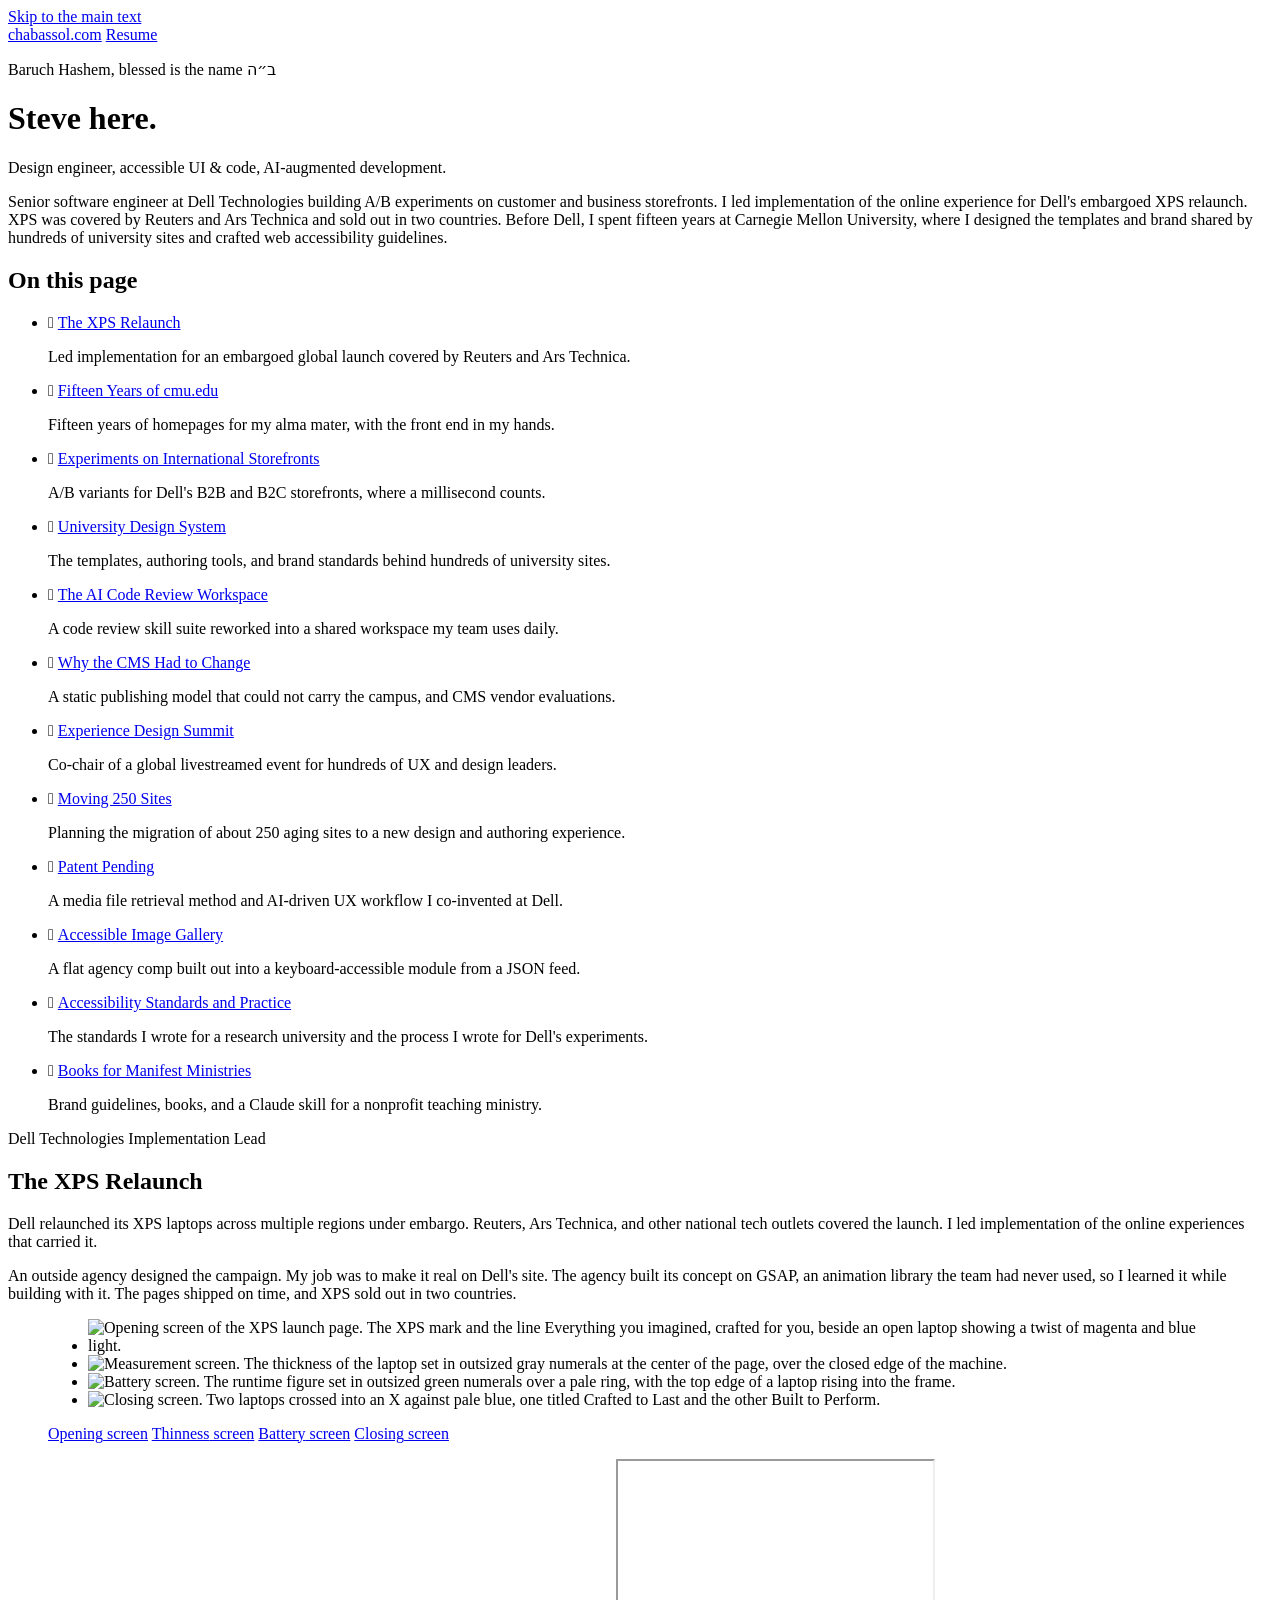
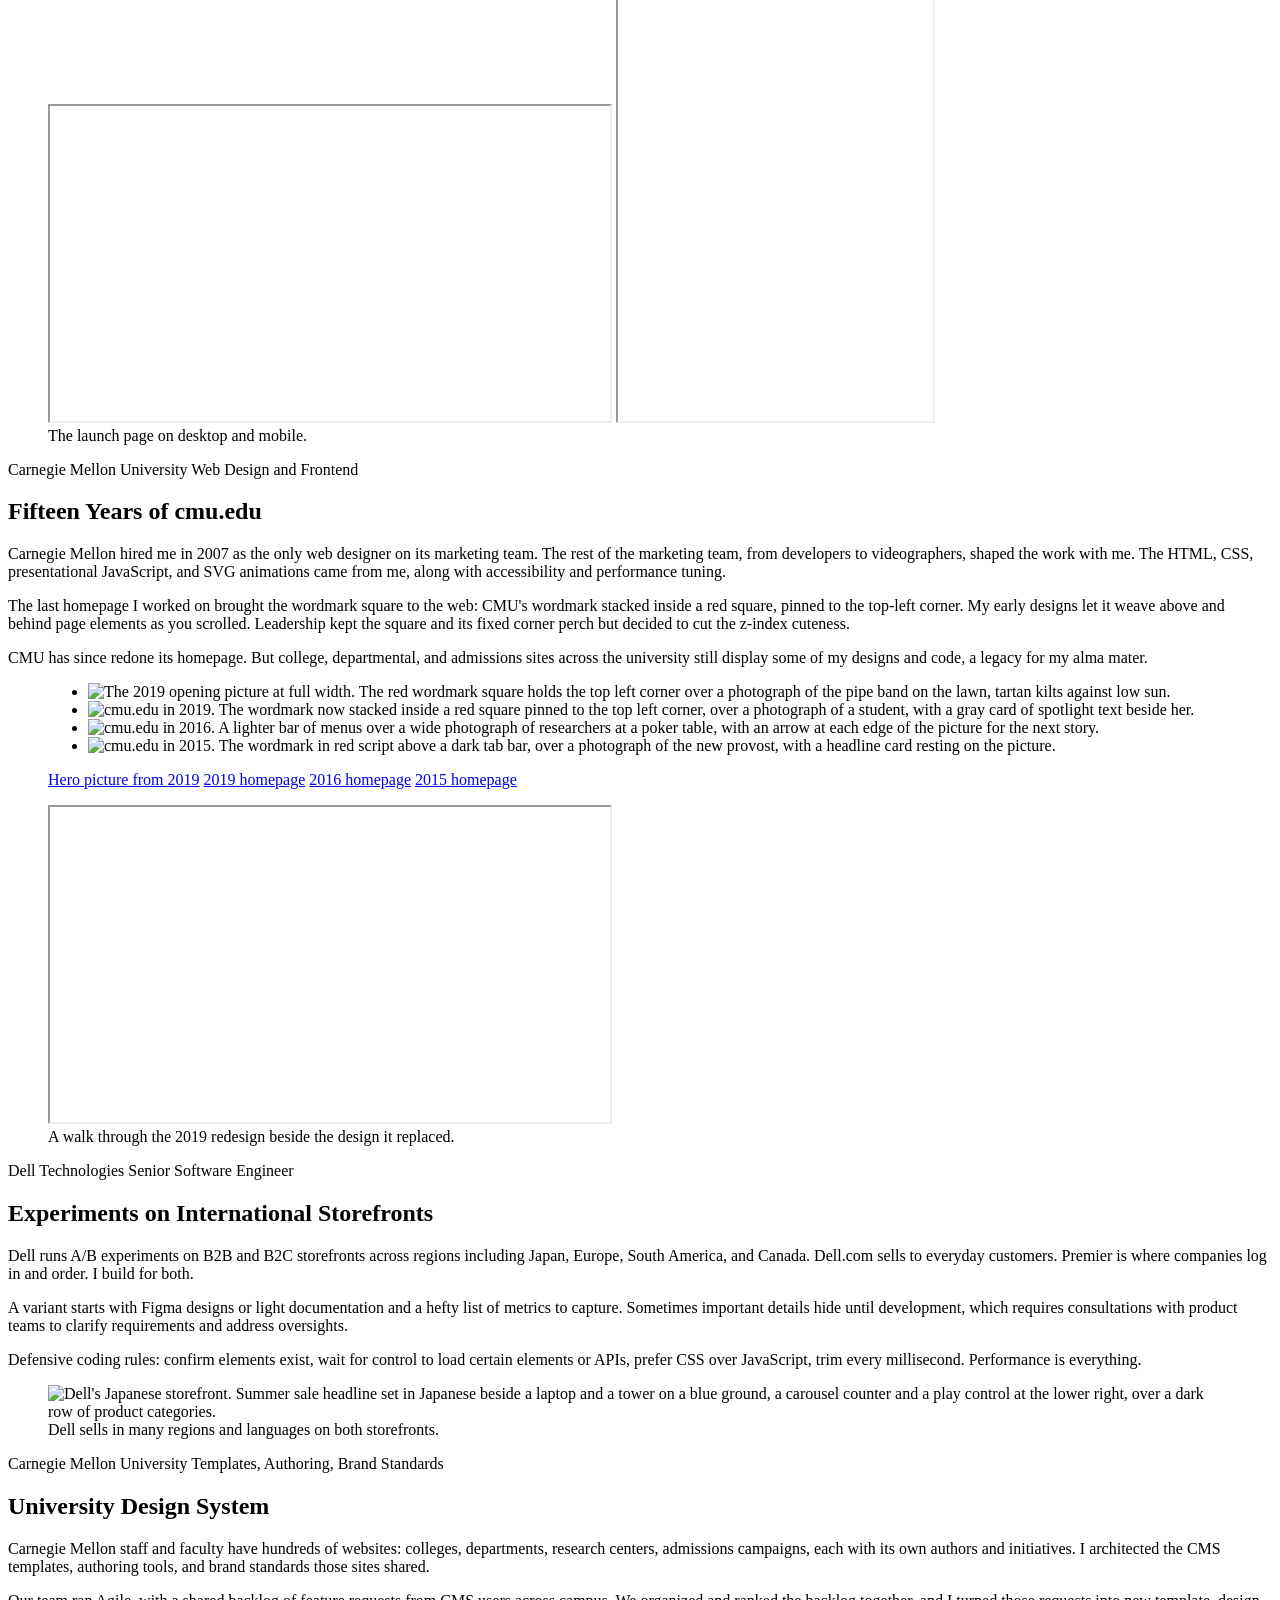
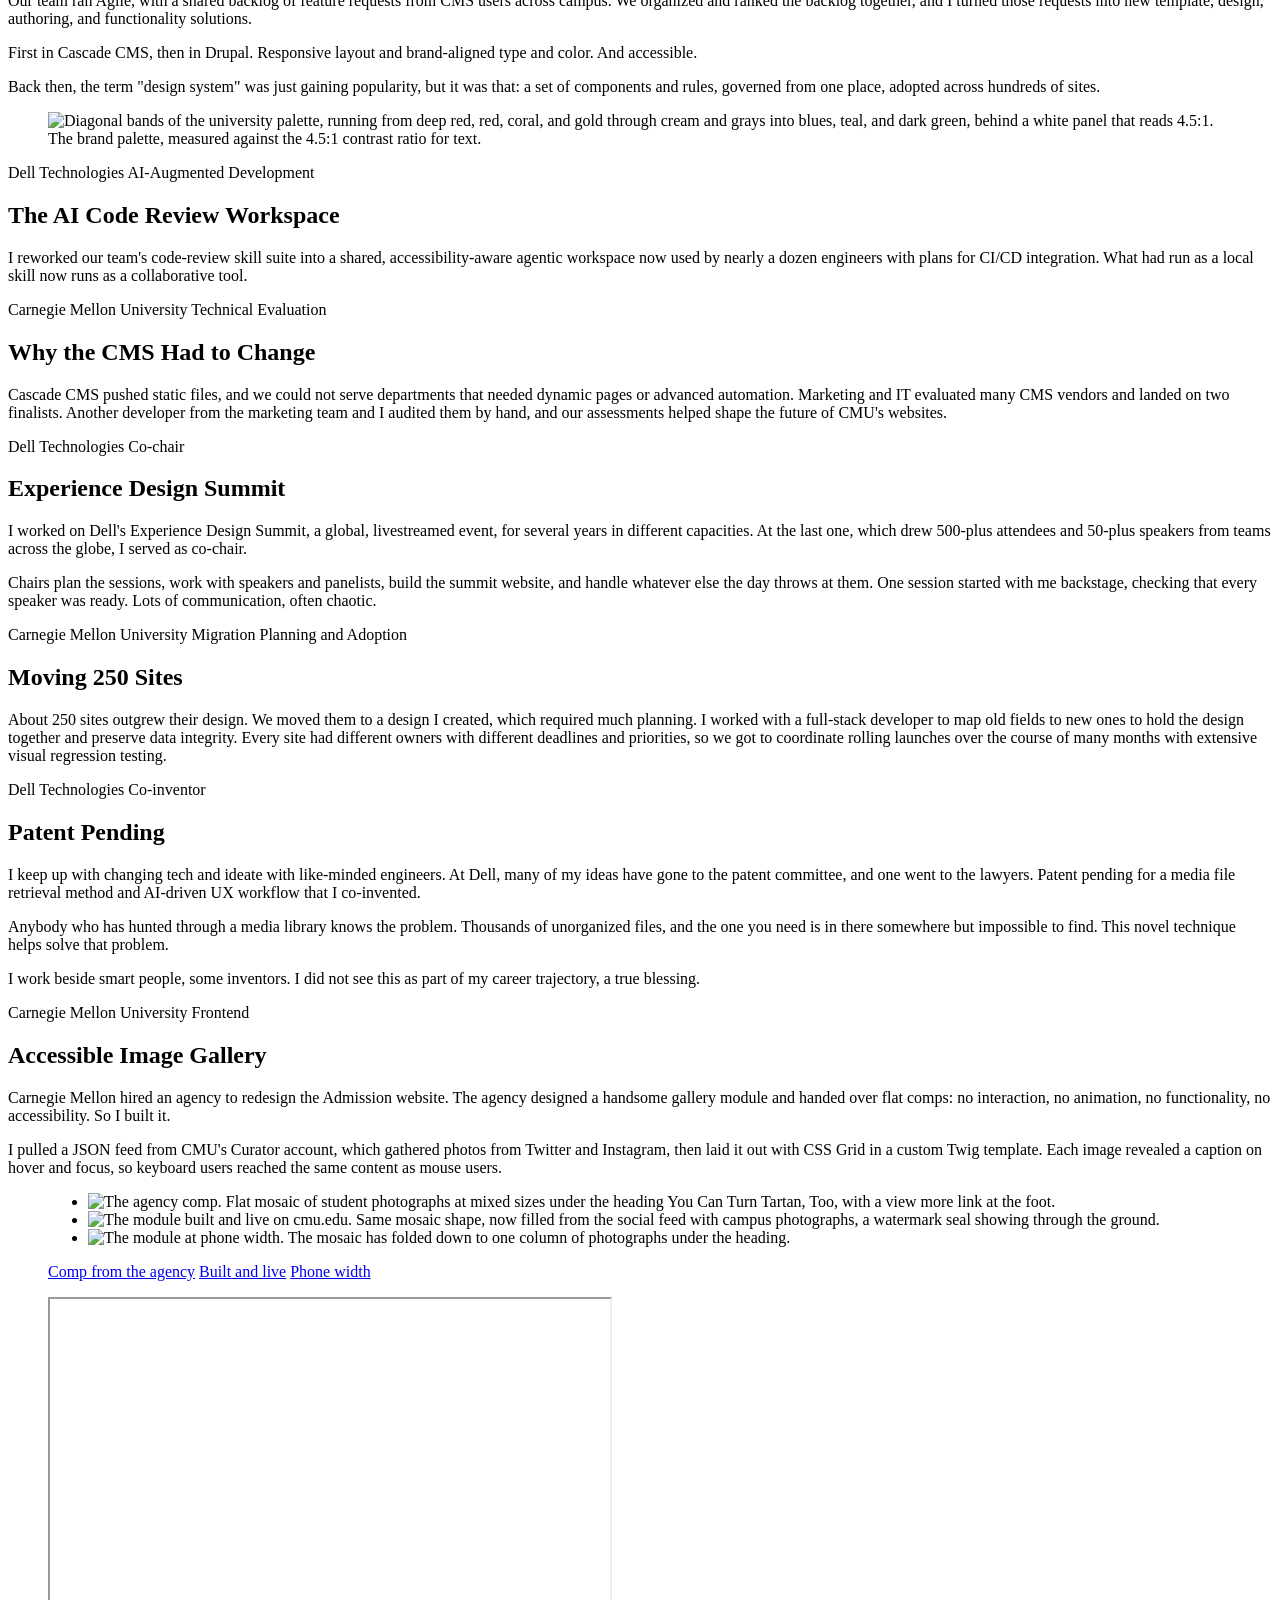
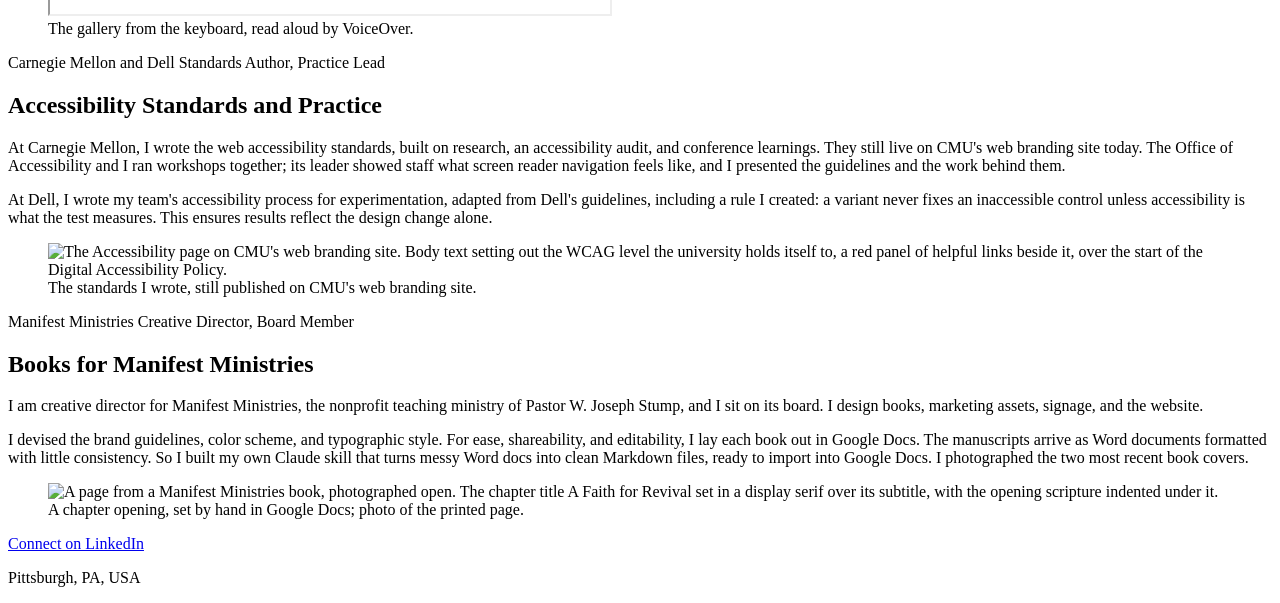
==== index.html @ 5453d1a5 "tweaks" ====
<!doctype html>
<html lang="en">

<head>
  <meta charset="utf-8">
  <title>Steve Chabassol: Design Engineer</title>
  <meta name="description" content="Design engineer Steve Chabassol builds accessible UI and code with AI-augmented development. Work from Dell Technologies and fifteen years at Carnegie Mellon.">
  <meta name="viewport" content="width=device-width, initial-scale=1">
  <link rel="canonical" href="https://chabassol.com/">

  <meta name="robots" content="max-image-preview:large">

  <meta name="author" content="Steve Chabassol">
  <meta name="theme-color" content="#fcfbfa" media="(prefers-color-scheme: light)">
  <meta name="theme-color" content="#0a0a0a" media="(prefers-color-scheme: dark)">

  <meta property="og:type" content="website">
  <meta property="og:site_name" content="Steve Chabassol">
  <meta property="og:url" content="https://chabassol.com/">
  <meta property="og:title" content="Steve Chabassol: Design Engineer">
  <meta property="og:description" content="Design engineer Steve Chabassol builds accessible UI and code with AI-augmented development. Work from Dell Technologies and fifteen years at Carnegie Mellon.">
  <meta property="og:image" content="https://chabassol.com/share-card.png">
  <meta property="og:image:width" content="1200">
  <meta property="og:image:height" content="630">
  <meta property="og:image:alt" content="An SC monogram over the name Steve Chabassol and the line: Design engineer, accessible UI and code, AI-augmented development.">
  <meta name="twitter:card" content="summary_large_image">
  <meta name="twitter:image:alt" content="An SC monogram over the name Steve Chabassol and the line: Design engineer, accessible UI and code, AI-augmented development.">

  <link rel="icon" href="favicon.ico" sizes="32x32">
  <link rel="icon" href="favicon.svg" type="image/svg+xml">
  <link rel="apple-touch-icon" href="icon.png">

  <link rel="preload" href="fonts/roboto-latin.woff2" as="font" type="font/woff2" crossorigin>
  <link rel="preload" href="fonts/roboto-slab-latin.woff2" as="font" type="font/woff2" crossorigin>
  <link rel="preload" href="fonts/material-symbols-subset.woff2" as="font" type="font/woff2" crossorigin>

  <link rel="stylesheet" href="css/site.css">
  <link rel="stylesheet" href="css/home.css">
</head>

<body>
  <a class="skip-link" href="#main">Skip to the main text</a>

  <header class="shell masthead">
    <nav class="nav" aria-label="Main">
      <a class="nav__link" href="./" aria-current="page">chabassol.com</a>
      <a class="nav__link" href="resume/">Resume</a>
    </nav>

    <p class="masthead__baruch" title="Baruch Hashem, blessed is the name"><span class="sr-only">Baruch Hashem, blessed is the name </span><span lang="he">ב״ה</span></p>
  </header>

  <main class="shell" id="main" tabindex="-1">

    <div class="sheet-head">
      <h1 class="sheet-head__title">Steve here.</h1>
      <p class="sheet-head__lede">Design engineer, accessible UI & code, AI-augmented development.</p>
      <p class="sheet-head__body">Senior software engineer at Dell Technologies building A/B experiments on customer and business storefronts. I led implementation of the online experience for Dell's embargoed XPS relaunch. XPS was covered by Reuters and Ars Technica and sold out in two countries. Before Dell, I spent fifteen years at Carnegie Mellon University, where I designed the templates and brand shared by hundreds of university sites and crafted web accessibility guidelines.</p>
    </div>

    <nav class="jump" aria-labelledby="jump-head">
      <h2 class="label jump__label" id="jump-head">On this page</h2>
      <ul class="jump__list">
        <li class="jump__item">
          <span class="jump__icon" aria-hidden="true">&#xeb9b;</span>
          <a class="jump__link" href="#xps">The XPS Relaunch</a>
          <p class="jump__line">Led implementation for an embargoed global launch covered by Reuters and Ars Technica.</p>
        </li>
        <li class="jump__item">
          <span class="jump__icon" aria-hidden="true">&#xe66a;</span>
          <a class="jump__link" href="#cmu">Fifteen Years of cmu.edu</a>
          <p class="jump__line">Fifteen years of homepages for my alma mater, with the front end in my hands.</p>
        </li>
        <li class="jump__item">
          <span class="jump__icon" aria-hidden="true">&#xea4b;</span>
          <a class="jump__link" href="#experiments">Experiments on International Storefronts</a>
          <p class="jump__line">A/B variants for Dell's B2B and B2C storefronts, where a millisecond counts.</p>
        </li>
        <li class="jump__item">
          <span class="jump__icon" aria-hidden="true">&#xe1bd;</span>
          <a class="jump__link" href="#design-system">University Design System</a>
          <p class="jump__line">The templates, authoring tools, and brand standards behind hundreds of university sites.</p>
        </li>
        <li class="jump__item">
          <span class="jump__icon" aria-hidden="true">&#xf06c;</span>
          <a class="jump__link" href="#ai-review">The AI Code Review Workspace</a>
          <p class="jump__line">A code review skill suite reworked into a shared workspace my team uses daily.</p>
        </li>
        <li class="jump__item">
          <span class="jump__icon" aria-hidden="true">&#xf0c5;</span>
          <a class="jump__link" href="#platform">Why the CMS Had to Change</a>
          <p class="jump__line">A static publishing model that could not carry the campus, and CMS vendor evaluations.</p>
        </li>
        <li class="jump__item">
          <span class="jump__icon" aria-hidden="true">&#xf233;</span>
          <a class="jump__link" href="#summit">Experience Design Summit</a>
          <p class="jump__line">Co-chair of a global livestreamed event for hundreds of UX and design leaders.</p>
        </li>
        <li class="jump__item">
          <span class="jump__icon" aria-hidden="true">&#xe8d4;</span>
          <a class="jump__link" href="#migration">Moving 250 Sites</a>
          <p class="jump__line">Planning the migration of about 250 aging sites to a new design and authoring experience.</p>
        </li>
        <li class="jump__item">
          <span class="jump__icon" aria-hidden="true">&#xe90f;</span>
          <a class="jump__link" href="#patent">Patent Pending</a>
          <p class="jump__line">A media file retrieval method and AI-driven UX workflow I co-invented at Dell.</p>
        </li>
        <li class="jump__item">
          <span class="jump__icon" aria-hidden="true">&#xe413;</span>
          <a class="jump__link" href="#gallery">Accessible Image Gallery</a>
          <p class="jump__line">A flat agency comp built out into a keyboard-accessible module from a JSON feed.</p>
        </li>
        <li class="jump__item">
          <span class="jump__icon" aria-hidden="true">&#xe92c;</span>
          <a class="jump__link" href="#accessibility">Accessibility Standards and Practice</a>
          <p class="jump__line">The standards I wrote for a research university and the process I wrote for Dell's experiments.</p>
        </li>
        <li class="jump__item">
          <span class="jump__icon" aria-hidden="true">&#xea19;</span>
          <a class="jump__link" href="#manifest">Books for Manifest Ministries</a>
          <p class="jump__line">Brand guidelines, books, and a Claude skill for a nonprofit teaching ministry.</p>
        </li>
      </ul>
    </nav>

    <div class="cases">
      <section class="case" id="xps" tabindex="-1" aria-labelledby="xps-title">
        <p class="case__meta"><span class="case__org">Dell Technologies</span> Implementation Lead</p>

        <h2 class="case__title" id="xps-title">The XPS Relaunch</h2>

        <div class="case__body">
          <p>Dell relaunched its XPS laptops across multiple regions under embargo. Reuters, Ars Technica, and other national tech outlets covered the launch. I led implementation of the online experiences that carried it.</p>
          <p>An outside agency designed the campaign. My job was to make it real on Dell's site. The agency built its concept on GSAP, an animation library the team had never used, so I learned it while building with it. The pages shipped on time, and XPS sold out in two countries.</p>
        </div>

        <figure class="case__figure">
          <div class="reel">
            <section class="reel__scroller" aria-label="The XPS launch page" tabindex="0">
              <ul class="reel__strip">
                <li class="reel__slide" id="xps-opening" tabindex="-1">
                  <img src="images/xps-hero.jpg" width="1400" height="788" decoding="async"
                       alt="Opening screen of the XPS launch page. The XPS mark and the line Everything you imagined, crafted for you, beside an open laptop showing a twist of magenta and blue light.">
                </li>
                <li class="reel__slide" id="xps-thinness" tabindex="-1">
                  <img src="images/xps-thin.jpg" width="1400" height="788" loading="lazy" decoding="async"
                       alt="Measurement screen. The thickness of the laptop set in outsized gray numerals at the center of the page, over the closed edge of the machine.">
                </li>
                <li class="reel__slide" id="xps-battery" tabindex="-1">
                  <img src="images/xps-battery.jpg" width="1400" height="787" loading="lazy" decoding="async"
                       alt="Battery screen. The runtime figure set in outsized green numerals over a pale ring, with the top edge of a laptop rising into the frame.">
                </li>
                <li class="reel__slide" id="xps-closing" tabindex="-1">
                  <img src="images/xps-crafted.jpg" width="1400" height="788" loading="lazy" decoding="async"
                       alt="Closing screen. Two laptops crossed into an X against pale blue, one titled Crafted to Last and the other Built to Perform.">
                </li>
              </ul>
            </section>
            <p class="reel__index">
              <a href="#xps-opening">Opening<span class="sr-only"> screen</span></a>
              <a href="#xps-thinness">Thinness<span class="sr-only"> screen</span></a>
              <a href="#xps-battery">Battery<span class="sr-only"> screen</span></a>
              <a href="#xps-closing">Closing<span class="sr-only"> screen</span></a>
            </p>
          </div>

          <iframe class="case__embed"
                  title="The XPS launch page running on desktop, scrolled from the top of the story to the bottom"
                  src="https://www.youtube-nocookie.com/embed/6ZJd-k1sNEI"
                  width="560" height="315" loading="lazy"
                  referrerpolicy="strict-origin-when-cross-origin"
                  allow="encrypted-media; picture-in-picture; fullscreen"
                  allowfullscreen></iframe>

          <iframe class="case__embed case__embed--phone"
                  title="The same XPS launch page running at phone width"
                  src="https://www.youtube-nocookie.com/embed/xsrgnvV104s"
                  width="315" height="560" loading="lazy"
                  referrerpolicy="strict-origin-when-cross-origin"
                  allow="encrypted-media; picture-in-picture; fullscreen"
                  allowfullscreen></iframe>

          <figcaption class="case__caption">The launch page on desktop and mobile.</figcaption>
        </figure>
      </section>

      <section class="case" id="cmu" tabindex="-1" aria-labelledby="cmu-title">
        <p class="case__meta"><span class="case__org">Carnegie Mellon University</span> Web Design and Frontend</p>

        <h2 class="case__title" id="cmu-title">Fifteen Years of cmu.edu</h2>

        <div class="case__body">
          <p>Carnegie Mellon hired me in 2007 as the only web designer on its marketing team. The rest of the marketing team, from developers to videographers, shaped the work with me. The HTML, CSS, presentational JavaScript, and SVG animations came from me, along with accessibility and performance tuning.</p>
          <p>The last homepage I worked on brought the wordmark square to the web: CMU's wordmark stacked inside a red square, pinned to the top-left corner. My early designs let it weave above and behind page elements as you scrolled. Leadership kept the square and its fixed corner perch but decided to cut the z-index cuteness.</p>
          <p>CMU has since redone its homepage. But college, departmental, and admissions sites across the university still display some of my designs and code, a legacy for my alma mater.</p>
        </div>

        <figure class="case__figure">
          <div class="reel">
            <section class="reel__scroller" aria-label="cmu.edu homepages" tabindex="0">
              <ul class="reel__strip">
                <li class="reel__slide" id="cmu-hero" tabindex="-1">
                  <img src="images/cmu-2019-hero.jpg" width="1400" height="787" loading="lazy" decoding="async"
                       alt="The 2019 opening picture at full width. The red wordmark square holds the top left corner over a photograph of the pipe band on the lawn, tartan kilts against low sun.">
                </li>
                <li class="reel__slide" id="cmu-2019" tabindex="-1">
                  <img src="images/cmu-2019.jpg" width="1400" height="788" loading="lazy" decoding="async"
                       alt="cmu.edu in 2019. The wordmark now stacked inside a red square pinned to the top left corner, over a photograph of a student, with a gray card of spotlight text beside her.">
                </li>
                <li class="reel__slide" id="cmu-2016" tabindex="-1">
                  <img src="images/cmu-2016.jpg" width="1400" height="788" loading="lazy" decoding="async"
                       alt="cmu.edu in 2016. A lighter bar of menus over a wide photograph of researchers at a poker table, with an arrow at each edge of the picture for the next story.">
                </li>
                <li class="reel__slide" id="cmu-2015" tabindex="-1">
                  <img src="images/cmu-2015.jpg" width="1400" height="788" loading="lazy" decoding="async"
                       alt="cmu.edu in 2015. The wordmark in red script above a dark tab bar, over a photograph of the new provost, with a headline card resting on the picture.">
                </li>
              </ul>
            </section>
            <p class="reel__index">
              <a href="#cmu-hero">Hero<span class="sr-only"> picture from 2019</span></a>
              <a href="#cmu-2019">2019<span class="sr-only"> homepage</span></a>
              <a href="#cmu-2016">2016<span class="sr-only"> homepage</span></a>
              <a href="#cmu-2015">2015<span class="sr-only"> homepage</span></a>
            </p>
          </div>

          <iframe class="case__embed"
                  title="Steve Chabassol walks through the 2019 cmu.edu redesign beside the design it replaced"
                  src="https://www.youtube-nocookie.com/embed/d80NMSJjb8s"
                  width="560" height="315" loading="lazy"
                  referrerpolicy="strict-origin-when-cross-origin"
                  allow="encrypted-media; picture-in-picture; fullscreen"
                  allowfullscreen></iframe>

          <figcaption class="case__caption">A walk through the 2019 redesign beside the design it replaced.</figcaption>
        </figure>
      </section>

      <section class="case" id="experiments" tabindex="-1" aria-labelledby="experiments-title">
        <p class="case__meta"><span class="case__org">Dell Technologies</span> Senior Software Engineer</p>

        <h2 class="case__title" id="experiments-title">Experiments on International Storefronts</h2>

        <div class="case__body">
          <p>Dell runs A/B experiments on B2B and B2C storefronts across regions including Japan, Europe, South America, and Canada. Dell.com sells to everyday customers. Premier is where companies log in and order. I build for both.</p>
          <p>A variant starts with Figma designs or light documentation and a hefty list of metrics to capture. Sometimes important details hide until development, which requires consultations with product teams to clarify requirements and address oversights.</p>
          <p>Defensive coding rules: confirm elements exist, wait for control to load certain elements or APIs, prefer CSS over JavaScript, trim every millisecond. Performance is everything.</p>
        </div>

        <figure class="case__figure">
          <img src="images/dell-jp.jpg" width="1400" height="787" loading="lazy" decoding="async"
               alt="Dell's Japanese storefront. Summer sale headline set in Japanese beside a laptop and a tower on a blue ground, a carousel counter and a play control at the lower right, over a dark row of product categories.">
          <figcaption class="case__caption">Dell sells in many regions and languages on both storefronts.</figcaption>
        </figure>
      </section>

      <section class="case" id="design-system" tabindex="-1" aria-labelledby="design-system-title">
        <p class="case__meta"><span class="case__org">Carnegie Mellon University</span> Templates, Authoring, Brand Standards</p>

        <h2 class="case__title" id="design-system-title">University Design System</h2>

        <div class="case__body">
          <p>Carnegie Mellon staff and faculty have hundreds of websites: colleges, departments, research centers, admissions campaigns, each with its own authors and initiatives. I architected the CMS templates, authoring tools, and brand standards those sites shared.</p>
          <p>Our team ran Agile, with a shared backlog of feature requests from CMS users across campus. We organized and ranked the backlog together, and I turned those requests into new template, design, authoring, and functionality solutions.</p>
          <p>First in Cascade CMS, then in Drupal. Responsive layout and brand-aligned type and color. And accessible.</p>
          <p>Back then, the term "design system" was just gaining popularity, but it was that: a set of components and rules, governed from one place, adopted across hundreds of sites.</p>
        </div>

        <figure class="case__figure">
          <img src="images/cmu-design-system.jpg" width="808" height="632" loading="lazy" decoding="async"
               alt="Diagonal bands of the university palette, running from deep red, red, coral, and gold through cream and grays into blues, teal, and dark green, behind a white panel that reads 4.5:1.">
          <figcaption class="case__caption">The brand palette, measured against the 4.5:1 contrast ratio for text.</figcaption>
        </figure>
      </section>

      <section class="case" id="ai-review" tabindex="-1" aria-labelledby="ai-review-title">
        <p class="case__meta"><span class="case__org">Dell Technologies</span> AI-Augmented Development</p>

        <h2 class="case__title" id="ai-review-title">The AI Code Review Workspace</h2>

        <div class="case__body">
          <p>I reworked our team's code-review skill suite into a shared, accessibility-aware agentic workspace now used by nearly a dozen engineers with plans for CI/CD integration. What had run as a local skill now runs as a collaborative tool.</p>
        </div>

      </section>

      <section class="case" id="platform" tabindex="-1" aria-labelledby="platform-title">
        <p class="case__meta"><span class="case__org">Carnegie Mellon University</span> Technical Evaluation</p>

        <h2 class="case__title" id="platform-title">Why the CMS Had to Change</h2>

        <div class="case__body">
          <p>Cascade CMS pushed static files, and we could not serve departments that needed dynamic pages or advanced automation. Marketing and IT evaluated many CMS vendors and landed on two finalists. Another developer from the marketing team and I audited them by hand, and our assessments helped shape the future of CMU's websites.</p>
        </div>

      </section>

      <section class="case" id="summit" tabindex="-1" aria-labelledby="summit-title">
        <p class="case__meta"><span class="case__org">Dell Technologies</span> Co-chair</p>

        <h2 class="case__title" id="summit-title">Experience Design Summit</h2>

        <div class="case__body">
          <p>I worked on Dell's Experience Design Summit, a global, livestreamed event, for several years in different capacities. At the last one, which drew 500-plus attendees and 50-plus speakers from teams across the globe, I served as co-chair.</p>
          <p>Chairs plan the sessions, work with speakers and panelists, build the summit website, and handle whatever else the day throws at them. One session started with me backstage, checking that every speaker was ready. Lots of communication, often chaotic.</p>
        </div>
      </section>

      <section class="case" id="migration" tabindex="-1" aria-labelledby="migration-title">
        <p class="case__meta"><span class="case__org">Carnegie Mellon University</span> Migration Planning and Adoption</p>

        <h2 class="case__title" id="migration-title">Moving 250 Sites</h2>

        <div class="case__body">
          <p>About 250 sites outgrew their design. We moved them to a design I created, which required much planning. I worked with a full-stack developer to map old fields to new ones to hold the design together and preserve data integrity. Every site had different owners with different deadlines and priorities, so we got to coordinate rolling launches over the course of many months with extensive visual regression testing.</p>
        </div>

      </section>

      <section class="case" id="patent" tabindex="-1" aria-labelledby="patent-title">
        <p class="case__meta"><span class="case__org">Dell Technologies</span> Co-inventor</p>

        <h2 class="case__title" id="patent-title">Patent Pending</h2>

        <div class="case__body">
          <p>I keep up with changing tech and ideate with like-minded engineers. At Dell, many of my ideas have gone to the patent committee, and one went to the lawyers. Patent pending for a media file retrieval method and AI-driven UX workflow that I co-invented.</p>
          <p>Anybody who has hunted through a media library knows the problem. Thousands of unorganized files, and the one you need is in there somewhere but impossible to find. This novel technique helps solve that problem.</p>
          <p>I work beside smart people, some inventors. I did not see this as part of my career trajectory, a true blessing.</p>
        </div>
      </section>

      <section class="case" id="gallery" tabindex="-1" aria-labelledby="gallery-title">
        <p class="case__meta"><span class="case__org">Carnegie Mellon University</span> Frontend</p>

        <h2 class="case__title" id="gallery-title">Accessible Image Gallery</h2>

        <div class="case__body">
          <p>Carnegie Mellon hired an agency to redesign the Admission website. The agency designed a handsome gallery module and handed over flat comps: no interaction, no animation, no functionality, no accessibility. So I built it.</p>
          <p>I pulled a JSON feed from CMU's Curator account, which gathered photos from Twitter and Instagram, then laid it out with CSS Grid in a custom Twig template. Each image revealed a caption on hover and focus, so keyboard users reached the same content as mouse users.</p>
        </div>

        <figure class="case__figure">
          <div class="reel reel--square">
            <section class="reel__scroller" aria-label="The Admission gallery module" tabindex="0">
              <ul class="reel__strip">
                <li class="reel__slide" id="gallery-comp" tabindex="-1">
                  <img src="images/gallery-comp.jpg" width="1000" height="1000" loading="lazy" decoding="async"
                       alt="The agency comp. Flat mosaic of student photographs at mixed sizes under the heading You Can Turn Tartan, Too, with a view more link at the foot.">
                </li>
                <li class="reel__slide" id="gallery-built" tabindex="-1">
                  <img src="images/gallery-built.jpg" width="1000" height="1000" loading="lazy" decoding="async"
                       alt="The module built and live on cmu.edu. Same mosaic shape, now filled from the social feed with campus photographs, a watermark seal showing through the ground.">
                </li>
                <li class="reel__slide" id="gallery-phone" tabindex="-1">
                  <img src="images/gallery-phone.jpg" width="900" height="1125" loading="lazy" decoding="async"
                       alt="The module at phone width. The mosaic has folded down to one column of photographs under the heading.">
                </li>
              </ul>
            </section>
            <p class="reel__index">
              <a href="#gallery-comp">Comp<span class="sr-only"> from the agency</span></a>
              <a href="#gallery-built">Built<span class="sr-only"> and live</span></a>
              <a href="#gallery-phone">Phone<span class="sr-only"> width</span></a>
            </p>
          </div>

          <iframe class="case__embed"
                  title="Steve Chabassol tabs through the Admission gallery with the VoiceOver screen reader"
                  src="https://www.youtube-nocookie.com/embed/8-nrS20ba5w"
                  width="560" height="315" loading="lazy"
                  referrerpolicy="strict-origin-when-cross-origin"
                  allow="encrypted-media; picture-in-picture; fullscreen"
                  allowfullscreen></iframe>

          <figcaption class="case__caption">The gallery from the keyboard, read aloud by VoiceOver.</figcaption>
        </figure>
      </section>

      <section class="case" id="accessibility" tabindex="-1" aria-labelledby="accessibility-title">
        <p class="case__meta"><span class="case__org">Carnegie Mellon and Dell</span> Standards Author, Practice Lead</p>

        <h2 class="case__title" id="accessibility-title">Accessibility Standards and Practice</h2>

        <div class="case__body">
          <p>At Carnegie Mellon, I wrote the web accessibility standards, built on research, an accessibility audit, and conference learnings. They still live on CMU's web branding site today. The Office of Accessibility and I ran workshops together; its leader showed staff what screen reader navigation feels like, and I presented the guidelines and the work behind them.</p>
          <p>At Dell, I wrote my team's accessibility process for experimentation, adapted from Dell's guidelines, including a rule I created: a variant never fixes an inaccessible control unless accessibility is what the test measures. This ensures results reflect the design change alone.</p>
        </div>

        <figure class="case__figure">
          <img src="images/cmu-a11y.jpg" width="1080" height="527" loading="lazy" decoding="async"
               alt="The Accessibility page on CMU's web branding site. Body text setting out the WCAG level the university holds itself to, a red panel of helpful links beside it, over the start of the Digital Accessibility Policy.">
          <figcaption class="case__caption">The standards I wrote, still published on CMU's web branding site.</figcaption>
        </figure>
      </section>

      <section class="case" id="manifest" tabindex="-1" aria-labelledby="manifest-title">
        <p class="case__meta"><span class="case__org">Manifest Ministries</span> Creative Director, Board Member</p>

        <h2 class="case__title" id="manifest-title">Books for Manifest Ministries</h2>

        <div class="case__body">
          <p>I am creative director for Manifest Ministries, the nonprofit teaching ministry of Pastor W. Joseph Stump, and I sit on its board. I design books, marketing assets, signage, and the website.</p>
          <p>I devised the brand guidelines, color scheme, and typographic style. For ease, shareability, and editability, I lay each book out in Google Docs. The manuscripts arrive as Word documents formatted with little consistency. So I built my own Claude skill that turns messy Word docs into clean Markdown files, ready to import into Google Docs. I photographed the two most recent book covers.</p>
        </div>

        <figure class="case__figure">
          <img src="images/mm-book.jpg" width="1080" height="527" loading="lazy" decoding="async"
               alt="A page from a Manifest Ministries book, photographed open. The chapter title A Faith for Revival set in a display serif over its subtitle, with the opening scripture indented under it.">
          <figcaption class="case__caption">A chapter opening, set by hand in Google Docs; photo of the printed page.</figcaption>
        </figure>
      </section>

    </div>

  </main>

  <footer class="shell site-footer">
    <nav class="site-footer__nav" aria-label="Elsewhere">
      <a href="https://www.linkedin.com/in/stevechabassol/">Connect on LinkedIn</a>
    </nav>
    <p class="site-footer__place">Pittsburgh, PA, USA</p>
  </footer>

  <script src="js/jump.js" defer></script>

</body>

</html>
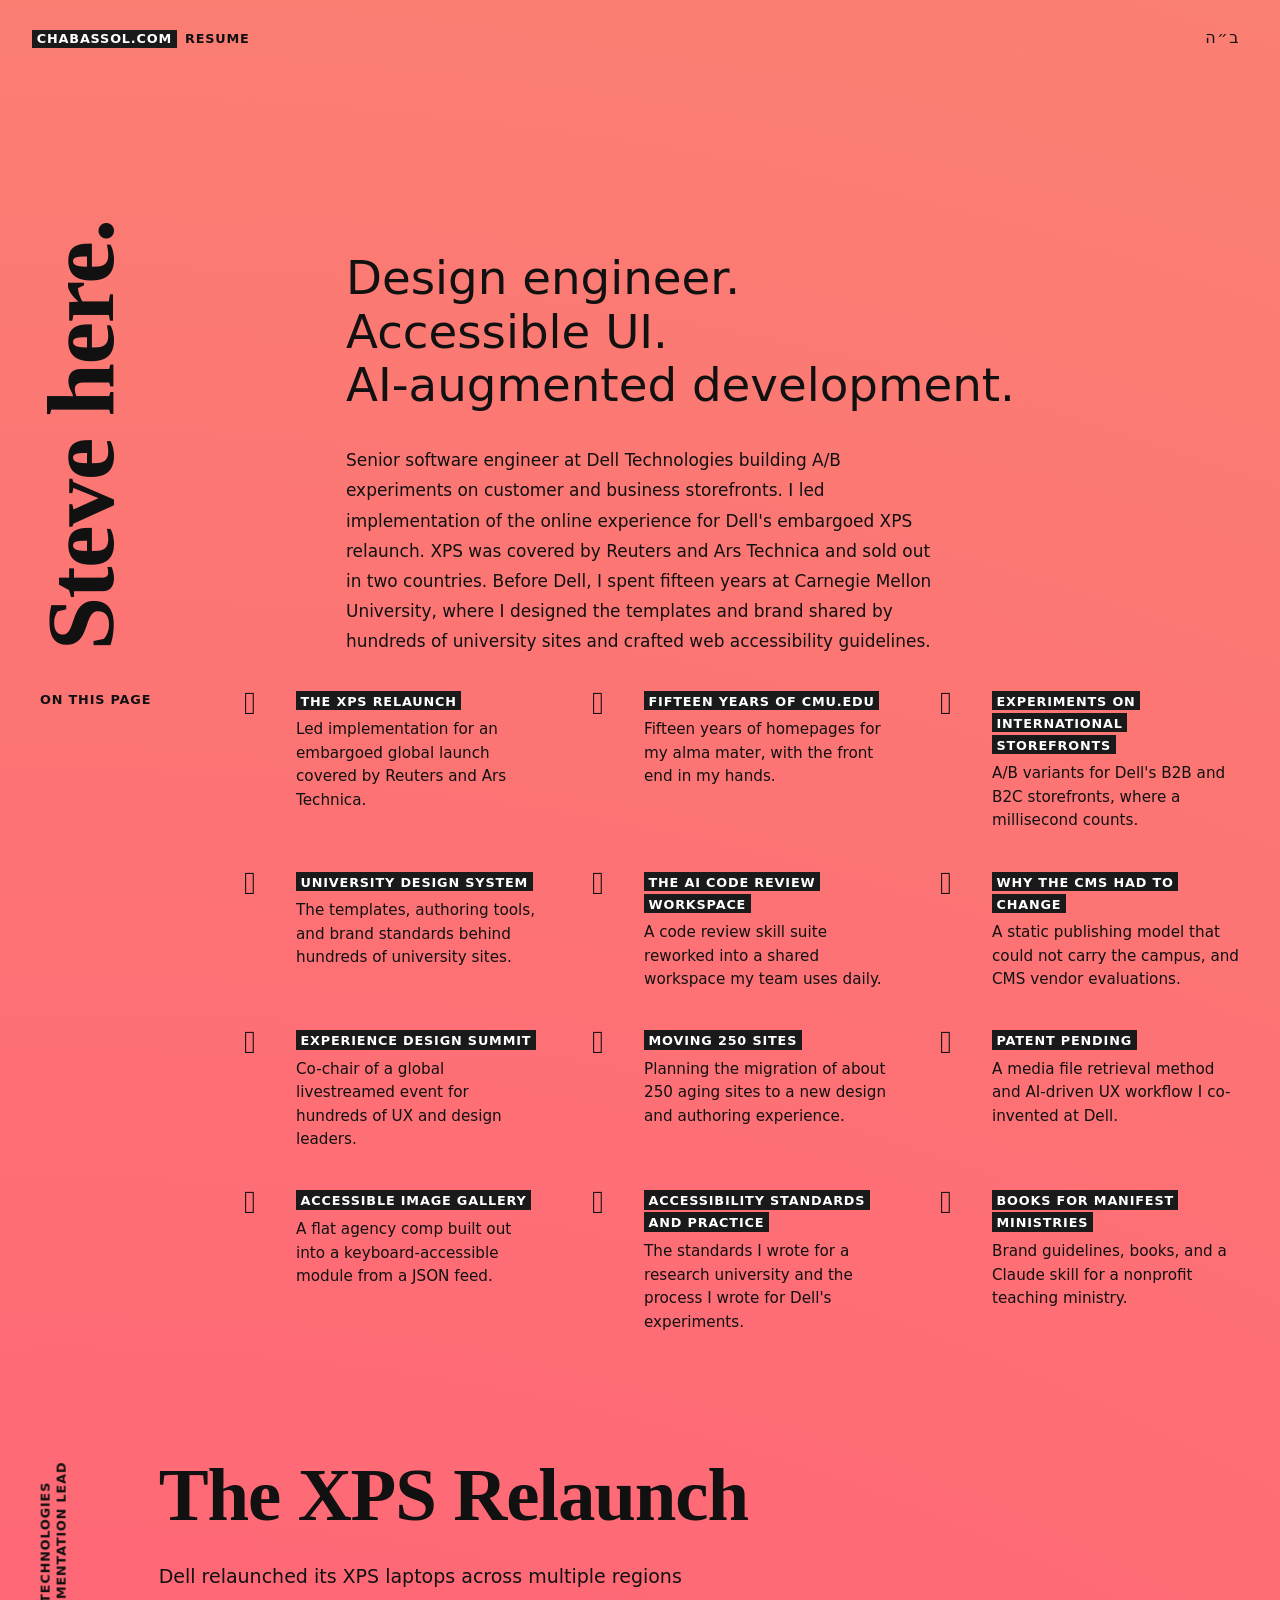
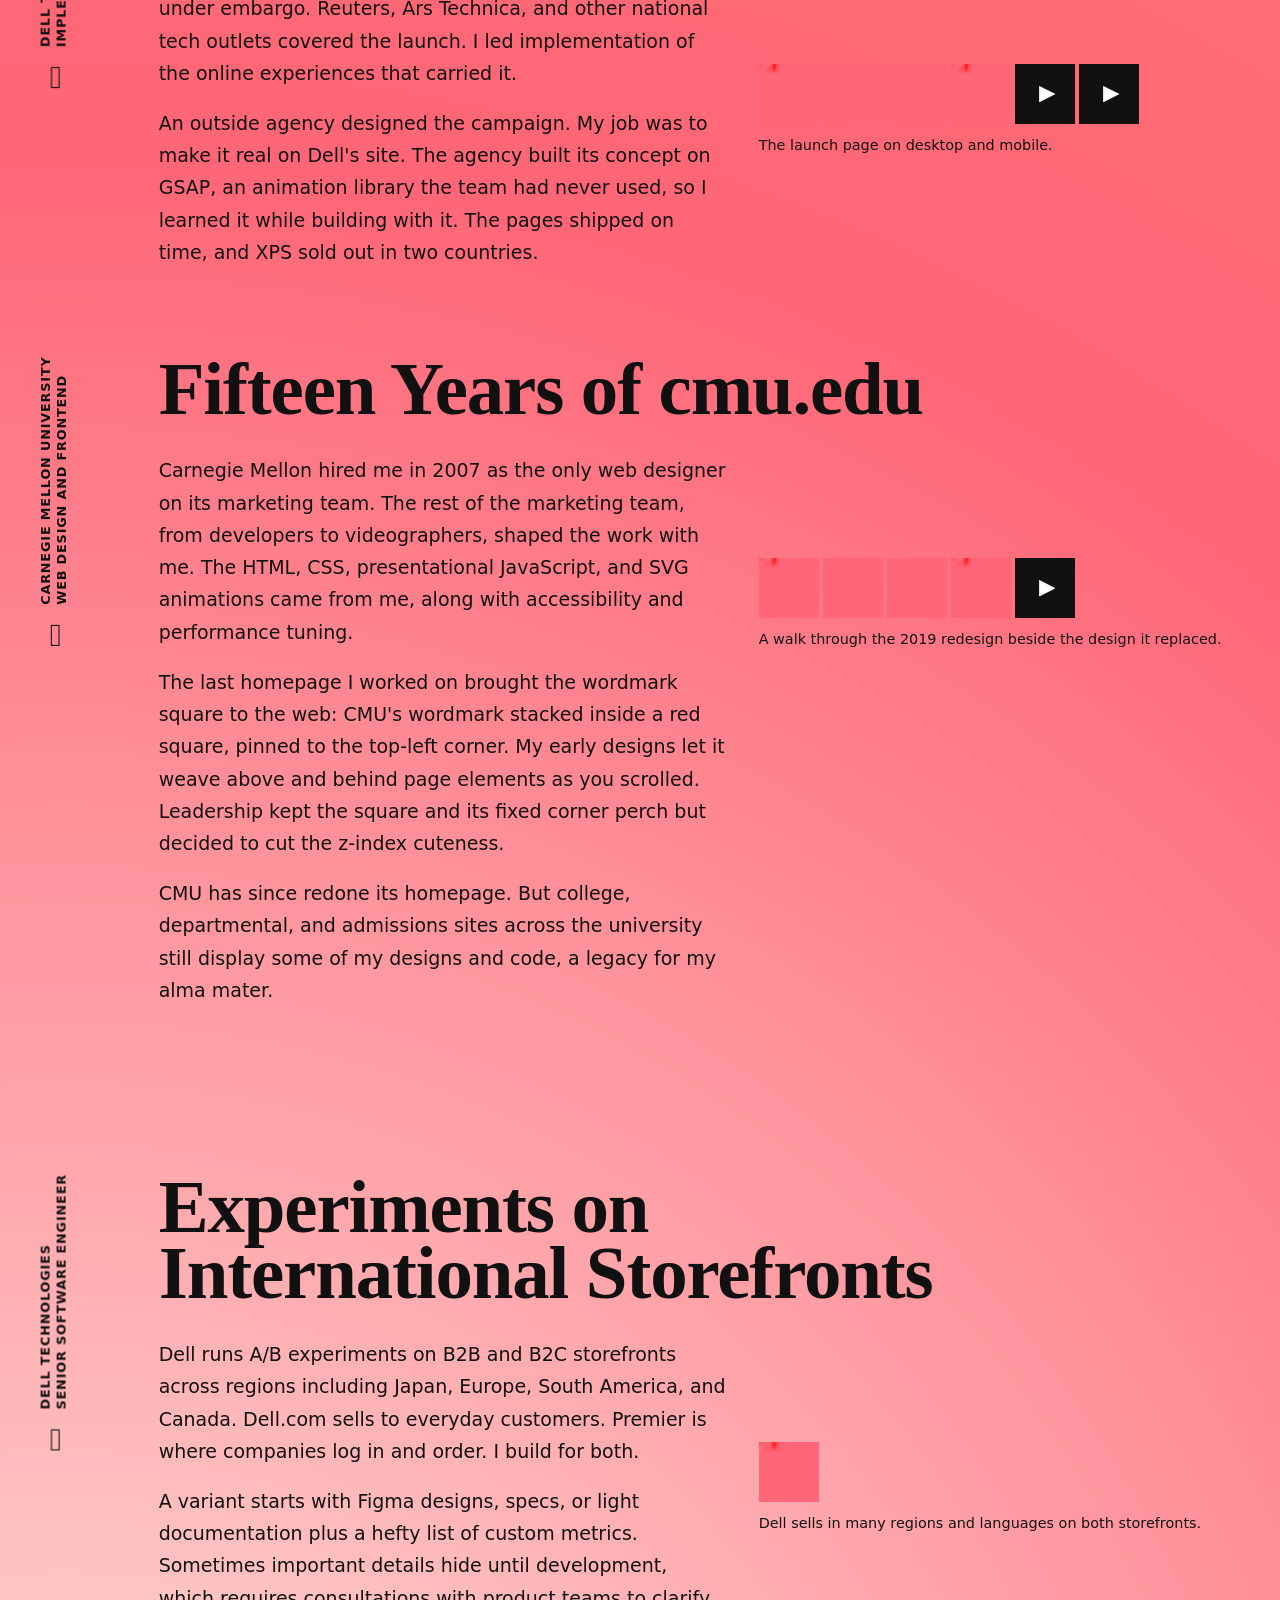
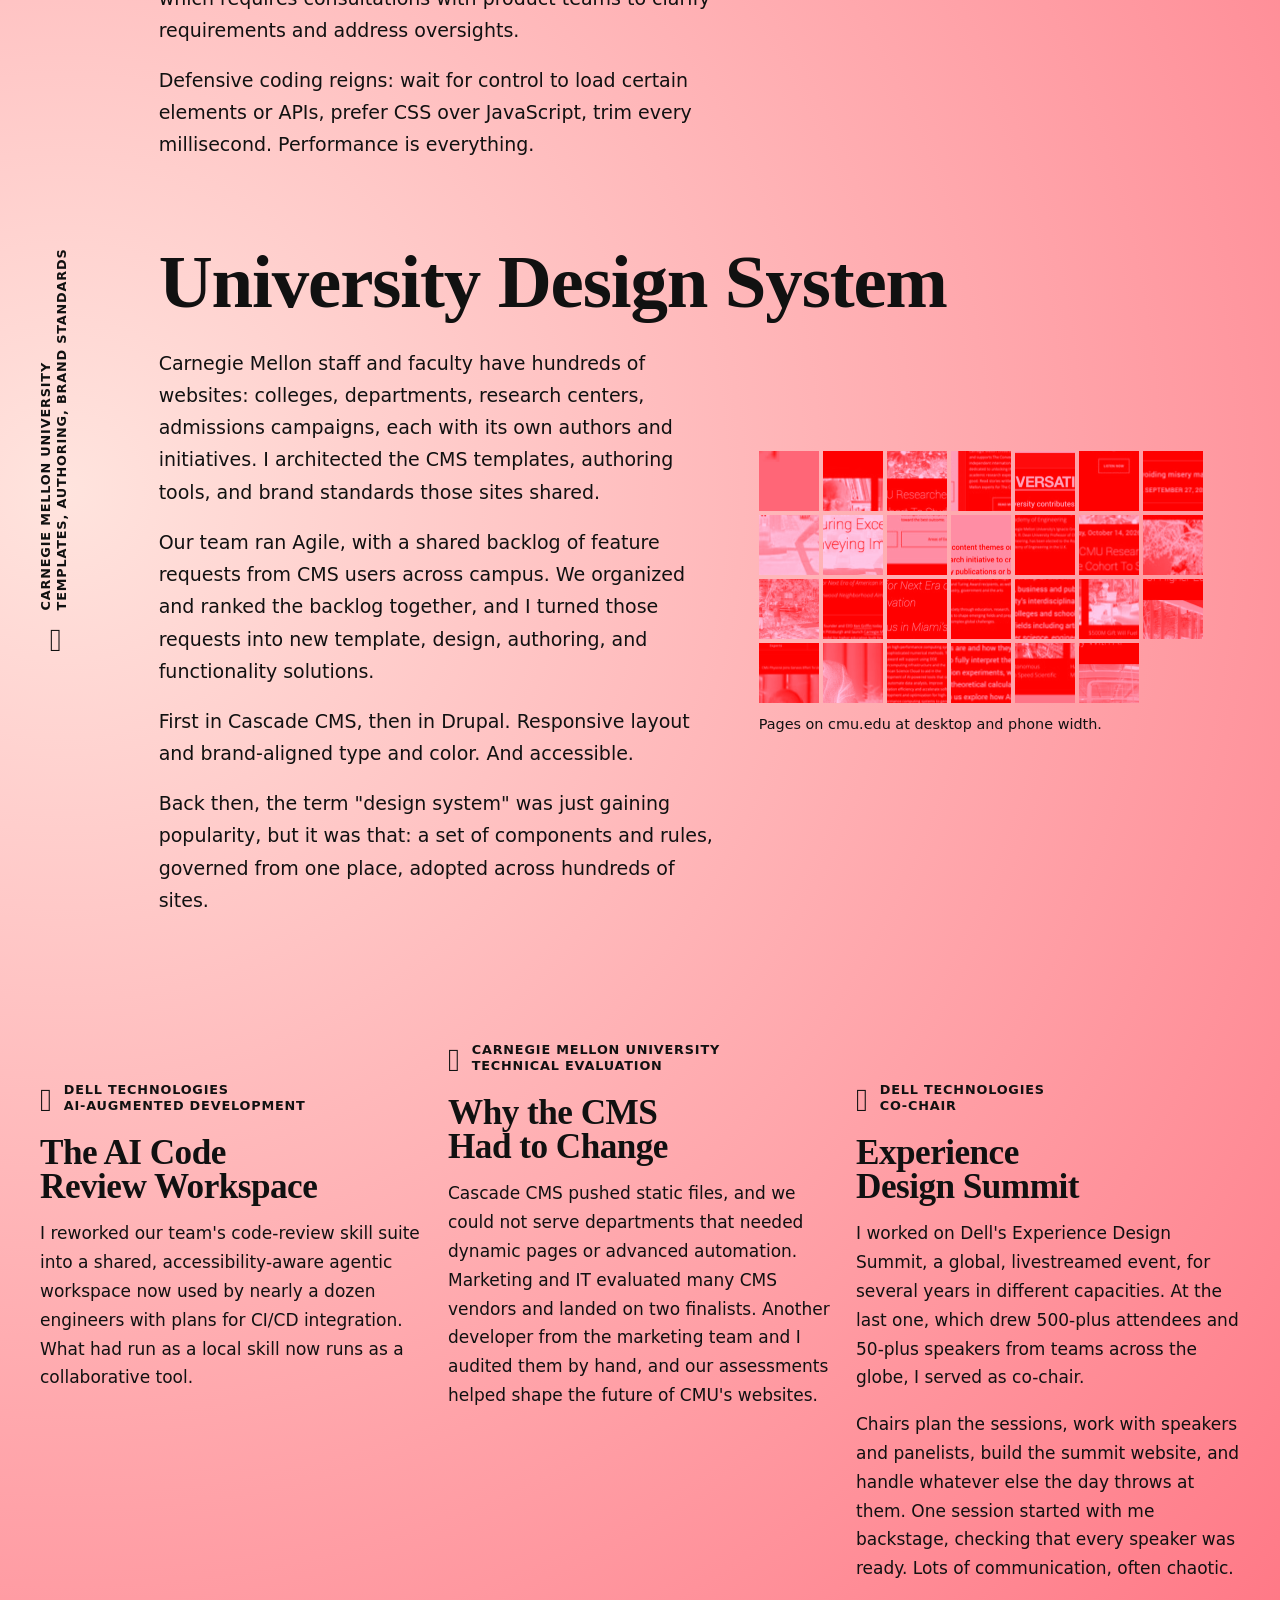
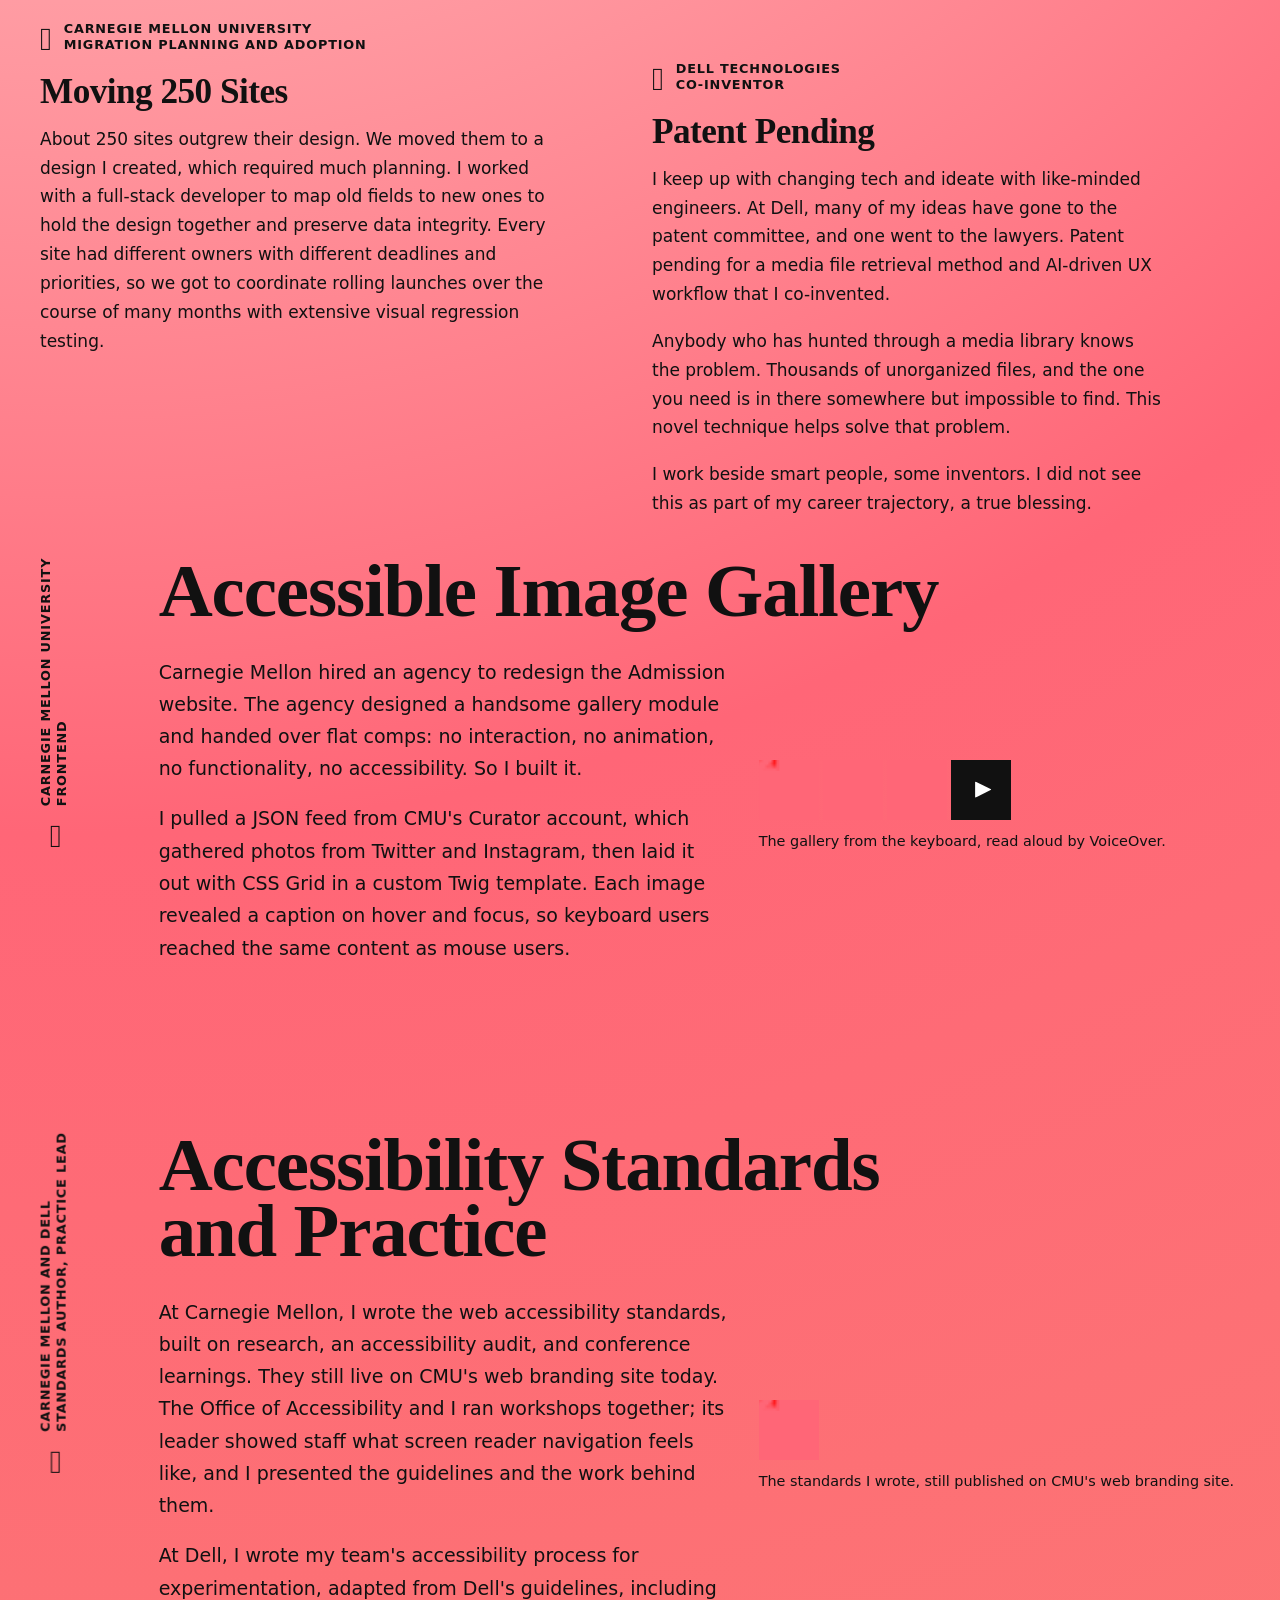
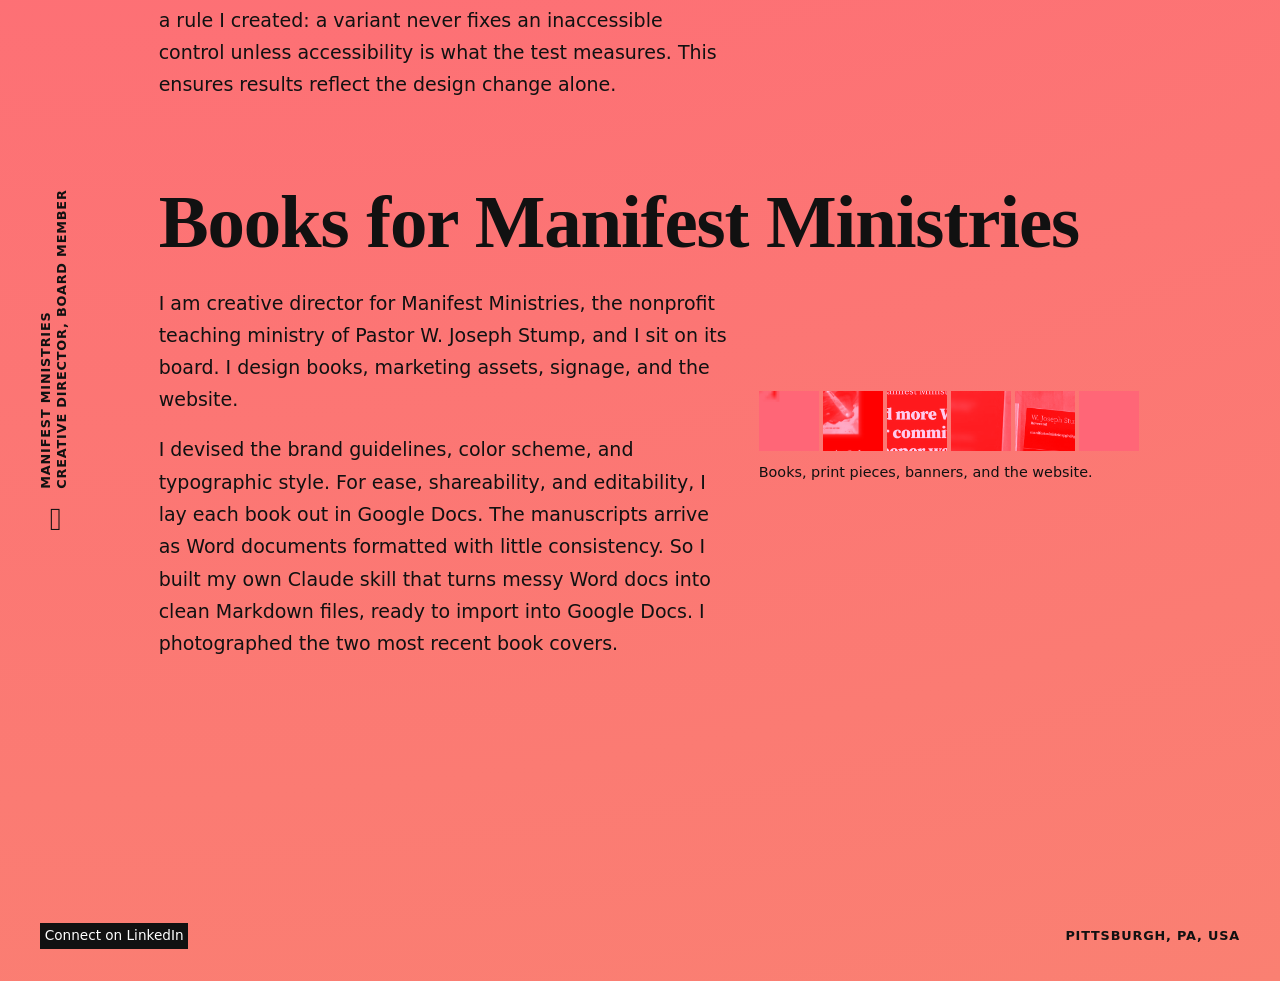
==== commit 9c781646: "redesign" ====
--- a/index.html
+++ b/index.html
@@ -4,27 +4,26 @@
 <head>
   <meta charset="utf-8">
   <title>Steve Chabassol: Design Engineer</title>
-  <meta name="description" content="Design engineer Steve Chabassol builds accessible UI and code with AI-augmented development. Work from Dell Technologies and fifteen years at Carnegie Mellon.">
+  <meta name="description" content="Designer and front-end engineer Steve Chabassol builds accessible UI and code with AI-augmented development. Work from Dell Technologies and fifteen years at Carnegie Mellon.">
   <meta name="viewport" content="width=device-width, initial-scale=1">
   <link rel="canonical" href="https://chabassol.com/">
 
   <meta name="robots" content="max-image-preview:large">
 
   <meta name="author" content="Steve Chabassol">
-  <meta name="theme-color" content="#fcfbfa" media="(prefers-color-scheme: light)">
-  <meta name="theme-color" content="#0a0a0a" media="(prefers-color-scheme: dark)">
+  <meta name="theme-color" content="#fcfbfa">
 
   <meta property="og:type" content="website">
   <meta property="og:site_name" content="Steve Chabassol">
   <meta property="og:url" content="https://chabassol.com/">
   <meta property="og:title" content="Steve Chabassol: Design Engineer">
-  <meta property="og:description" content="Design engineer Steve Chabassol builds accessible UI and code with AI-augmented development. Work from Dell Technologies and fifteen years at Carnegie Mellon.">
+  <meta property="og:description" content="Designer and front-end engineer Steve Chabassol builds accessible UI and code with AI-augmented development. Work from Dell Technologies and fifteen years at Carnegie Mellon.">
   <meta property="og:image" content="https://chabassol.com/share-card.png">
   <meta property="og:image:width" content="1200">
   <meta property="og:image:height" content="630">
-  <meta property="og:image:alt" content="An SC monogram over the name Steve Chabassol and the line: Design engineer, accessible UI and code, AI-augmented development.">
+  <meta property="og:image:alt" content="The name Steve Chabassol in large slab letters under a black SC monogram on a salmon gradient, with the lines: Design engineer. Accessible UI. AI-augmented development.">
   <meta name="twitter:card" content="summary_large_image">
-  <meta name="twitter:image:alt" content="An SC monogram over the name Steve Chabassol and the line: Design engineer, accessible UI and code, AI-augmented development.">
+  <meta name="twitter:image:alt" content="The name Steve Chabassol in large slab letters under a black SC monogram on a salmon gradient, with the lines: Design engineer. Accessible UI. AI-augmented development.">
 
   <link rel="icon" href="favicon.ico" sizes="32x32">
   <link rel="icon" href="favicon.svg" type="image/svg+xml">
@@ -36,6 +35,7 @@
 
   <link rel="stylesheet" href="css/site.css">
   <link rel="stylesheet" href="css/home.css">
+  <link rel="stylesheet" href="css/animations.css">
 </head>
 
 <body>
@@ -52,11 +52,11 @@
 
   <main class="shell" id="main" tabindex="-1">
 
-    <div class="sheet-head">
+    <header class="sheet-head">
       <h1 class="sheet-head__title">Steve here.</h1>
-      <p class="sheet-head__lede">Design engineer, accessible UI & code, AI-augmented development.</p>
+      <p class="sheet-head__lede">Design engineer.<br>Accessible UI.<br>AI-augmented development.</p>
       <p class="sheet-head__body">Senior software engineer at Dell Technologies building A/B experiments on customer and business storefronts. I led implementation of the online experience for Dell's embargoed XPS relaunch. XPS was covered by Reuters and Ars Technica and sold out in two countries. Before Dell, I spent fifteen years at Carnegie Mellon University, where I designed the templates and brand shared by hundreds of university sites and crafted web accessibility guidelines.</p>
-    </div>
+    </header>
 
     <nav class="jump" aria-labelledby="jump-head">
       <h2 class="label jump__label" id="jump-head">On this page</h2>
@@ -136,51 +136,106 @@
         </div>
 
         <figure class="case__figure">
-          <div class="reel">
-            <section class="reel__scroller" aria-label="The XPS launch page" tabindex="0">
-              <ul class="reel__strip">
-                <li class="reel__slide" id="xps-opening" tabindex="-1">
-                  <img src="images/xps-hero.jpg" width="1400" height="788" decoding="async"
-                       alt="Opening screen of the XPS launch page. The XPS mark and the line Everything you imagined, crafted for you, beside an open laptop showing a twist of magenta and blue light.">
-                </li>
-                <li class="reel__slide" id="xps-thinness" tabindex="-1">
-                  <img src="images/xps-thin.jpg" width="1400" height="788" loading="lazy" decoding="async"
-                       alt="Measurement screen. The thickness of the laptop set in outsized gray numerals at the center of the page, over the closed edge of the machine.">
-                </li>
-                <li class="reel__slide" id="xps-battery" tabindex="-1">
-                  <img src="images/xps-battery.jpg" width="1400" height="787" loading="lazy" decoding="async"
-                       alt="Battery screen. The runtime figure set in outsized green numerals over a pale ring, with the top edge of a laptop rising into the frame.">
-                </li>
-                <li class="reel__slide" id="xps-closing" tabindex="-1">
-                  <img src="images/xps-crafted.jpg" width="1400" height="788" loading="lazy" decoding="async"
-                       alt="Closing screen. Two laptops crossed into an X against pale blue, one titled Crafted to Last and the other Built to Perform.">
-                </li>
-              </ul>
+          <ul class="gallery__thumbs">
+            <li>
+              <button type="button" class="gallery__thumb" commandfor="xps-viewer" command="show-modal" data-slide="xps-v1" aria-label="Open image 1 of 6: Opening screen">
+                <span class="gallery__tile">
+                  <img src="images/xps-hero.jpg" alt="" loading="lazy" decoding="async">
+                </span>
+              </button>
+            </li>
+            <li>
+              <button type="button" class="gallery__thumb" commandfor="xps-viewer" command="show-modal" data-slide="xps-v2" aria-label="Open image 2 of 6: Thinness screen">
+                <span class="gallery__tile">
+                  <img src="images/xps-thin.jpg" alt="" loading="lazy" decoding="async">
+                </span>
+              </button>
+            </li>
+            <li>
+              <button type="button" class="gallery__thumb" commandfor="xps-viewer" command="show-modal" data-slide="xps-v3" aria-label="Open image 3 of 6: Battery screen">
+                <span class="gallery__tile">
+                  <img src="images/xps-battery.jpg" alt="" loading="lazy" decoding="async">
+                </span>
+              </button>
+            </li>
+            <li>
+              <button type="button" class="gallery__thumb" commandfor="xps-viewer" command="show-modal" data-slide="xps-v4" aria-label="Open image 4 of 6: Closing screen">
+                <span class="gallery__tile">
+                  <img src="images/xps-crafted.jpg" alt="" loading="lazy" decoding="async">
+                </span>
+              </button>
+            </li>
+            <li>
+              <button type="button" class="gallery__thumb gallery__thumb--video" commandfor="xps-viewer" command="show-modal" data-slide="xps-v5" aria-label="Open video 5 of 6: Desktop video"><span class="gallery__tile"></span></button>
+            </li>
+            <li>
+              <button type="button" class="gallery__thumb gallery__thumb--video" commandfor="xps-viewer" command="show-modal" data-slide="xps-v6" aria-label="Open video 6 of 6: Phone video"><span class="gallery__tile"></span></button>
+            </li>
+          </ul>
+          <dialog class="viewer" id="xps-viewer" aria-labelledby="xps-viewer-title">
+            <header class="viewer__bar">
+              <h3 class="viewer__title" id="xps-viewer-title">The XPS Relaunch</h3>
+              <form method="dialog">
+                <button class="viewer__close">Close<span class="sr-only"> viewer</span></button>
+              </form>
+            </header>
+            <section class="viewer__track" aria-roledescription="carousel" aria-label="The XPS Relaunch, 6 items" tabindex="0">
+              <div class="viewer__slide" id="xps-v1" tabindex="-1" role="group" aria-roledescription="slide" aria-label="1 of 6, Opening screen">
+                <figure class="viewer__fig">
+                  <div class="viewer__media">
+                    <img src="images/xps-hero.jpg" width="1400" height="788" loading="lazy" decoding="async" alt="Opening screen of the XPS launch page. The XPS mark and the line Everything you imagined, crafted for you, beside an open laptop showing a twist of magenta and blue light.">
+                  </div>
+                  <figcaption class="viewer__caption"><strong>Opening</strong> The launch page on desktop and mobile.</figcaption>
+                </figure>
+                <nav class="viewer__nav" aria-label="The XPS Relaunch, slide 1"><a href="#xps-v6" aria-label="Previous, 6 of 6">Previous</a><span class="viewer__count">1 of 6</span><a href="#xps-v2" aria-label="Next, 2 of 6">Next</a></nav>
+              </div>
+              <div class="viewer__slide" id="xps-v2" tabindex="-1" role="group" aria-roledescription="slide" aria-label="2 of 6, Thinness screen">
+                <figure class="viewer__fig">
+                  <div class="viewer__media">
+                    <img src="images/xps-thin.jpg" width="1400" height="788" loading="lazy" decoding="async" alt="Measurement screen. The thickness of the laptop set in outsized gray numerals at the center of the page, over the closed edge of the machine.">
+                  </div>
+                  <figcaption class="viewer__caption"><strong>Thinness</strong> The launch page on desktop and mobile.</figcaption>
+                </figure>
+                <nav class="viewer__nav" aria-label="The XPS Relaunch, slide 2"><a href="#xps-v1" aria-label="Previous, 1 of 6">Previous</a><span class="viewer__count">2 of 6</span><a href="#xps-v3" aria-label="Next, 3 of 6">Next</a></nav>
+              </div>
+              <div class="viewer__slide" id="xps-v3" tabindex="-1" role="group" aria-roledescription="slide" aria-label="3 of 6, Battery screen">
+                <figure class="viewer__fig">
+                  <div class="viewer__media">
+                    <img src="images/xps-battery.jpg" width="1400" height="787" loading="lazy" decoding="async" alt="Battery screen. The runtime figure set in outsized green numerals over a pale ring, with the top edge of a laptop rising into the frame.">
+                  </div>
+                  <figcaption class="viewer__caption"><strong>Battery</strong> The launch page on desktop and mobile.</figcaption>
+                </figure>
+                <nav class="viewer__nav" aria-label="The XPS Relaunch, slide 3"><a href="#xps-v2" aria-label="Previous, 2 of 6">Previous</a><span class="viewer__count">3 of 6</span><a href="#xps-v4" aria-label="Next, 4 of 6">Next</a></nav>
+              </div>
+              <div class="viewer__slide" id="xps-v4" tabindex="-1" role="group" aria-roledescription="slide" aria-label="4 of 6, Closing screen">
+                <figure class="viewer__fig">
+                  <div class="viewer__media">
+                    <img src="images/xps-crafted.jpg" width="1400" height="788" loading="lazy" decoding="async" alt="Closing screen. Two laptops crossed into an X against pale blue, one titled Crafted to Last and the other Built to Perform.">
+                  </div>
+                  <figcaption class="viewer__caption"><strong>Closing</strong> The launch page on desktop and mobile.</figcaption>
+                </figure>
+                <nav class="viewer__nav" aria-label="The XPS Relaunch, slide 4"><a href="#xps-v3" aria-label="Previous, 3 of 6">Previous</a><span class="viewer__count">4 of 6</span><a href="#xps-v5" aria-label="Next, 5 of 6">Next</a></nav>
+              </div>
+              <div class="viewer__slide" id="xps-v5" tabindex="-1" role="group" aria-roledescription="slide" aria-label="5 of 6, Desktop video">
+                <figure class="viewer__fig">
+                  <div class="viewer__media">
+                    <iframe class="viewer__video" title="The XPS launch page running on desktop, scrolled from the top of the story to the bottom" src="https://www.youtube-nocookie.com/embed/6ZJd-k1sNEI" loading="lazy" referrerpolicy="strict-origin-when-cross-origin" allow="encrypted-media; picture-in-picture; fullscreen"></iframe>
+                  </div>
+                  <figcaption class="viewer__caption"><strong>Desktop video</strong> The launch page on desktop and mobile.</figcaption>
+                </figure>
+                <nav class="viewer__nav" aria-label="The XPS Relaunch, slide 5"><a href="#xps-v4" aria-label="Previous, 4 of 6">Previous</a><span class="viewer__count">5 of 6</span><a href="#xps-v6" aria-label="Next, 6 of 6">Next</a></nav>
+              </div>
+              <div class="viewer__slide" id="xps-v6" tabindex="-1" role="group" aria-roledescription="slide" aria-label="6 of 6, Phone video">
+                <figure class="viewer__fig">
+                  <div class="viewer__media">
+                    <iframe class="viewer__video viewer__video--phone" title="The same XPS launch page running at phone width" src="https://www.youtube-nocookie.com/embed/xsrgnvV104s" loading="lazy" referrerpolicy="strict-origin-when-cross-origin" allow="encrypted-media; picture-in-picture; fullscreen"></iframe>
+                  </div>
+                  <figcaption class="viewer__caption"><strong>Phone video</strong> The launch page on desktop and mobile.</figcaption>
+                </figure>
+                <nav class="viewer__nav" aria-label="The XPS Relaunch, slide 6"><a href="#xps-v5" aria-label="Previous, 5 of 6">Previous</a><span class="viewer__count">6 of 6</span><a href="#xps-v1" aria-label="Next, 1 of 6">Next</a></nav>
+              </div>
             </section>
-            <p class="reel__index">
-              <a href="#xps-opening">Opening<span class="sr-only"> screen</span></a>
-              <a href="#xps-thinness">Thinness<span class="sr-only"> screen</span></a>
-              <a href="#xps-battery">Battery<span class="sr-only"> screen</span></a>
-              <a href="#xps-closing">Closing<span class="sr-only"> screen</span></a>
-            </p>
-          </div>
-
-          <iframe class="case__embed"
-                  title="The XPS launch page running on desktop, scrolled from the top of the story to the bottom"
-                  src="https://www.youtube-nocookie.com/embed/6ZJd-k1sNEI"
-                  width="560" height="315" loading="lazy"
-                  referrerpolicy="strict-origin-when-cross-origin"
-                  allow="encrypted-media; picture-in-picture; fullscreen"
-                  allowfullscreen></iframe>
-
-          <iframe class="case__embed case__embed--phone"
-                  title="The same XPS launch page running at phone width"
-                  src="https://www.youtube-nocookie.com/embed/xsrgnvV104s"
-                  width="315" height="560" loading="lazy"
-                  referrerpolicy="strict-origin-when-cross-origin"
-                  allow="encrypted-media; picture-in-picture; fullscreen"
-                  allowfullscreen></iframe>
-
+          </dialog>
           <figcaption class="case__caption">The launch page on desktop and mobile.</figcaption>
         </figure>
       </section>
@@ -197,43 +252,94 @@
         </div>
 
         <figure class="case__figure">
-          <div class="reel">
-            <section class="reel__scroller" aria-label="cmu.edu homepages" tabindex="0">
-              <ul class="reel__strip">
-                <li class="reel__slide" id="cmu-hero" tabindex="-1">
-                  <img src="images/cmu-2019-hero.jpg" width="1400" height="787" loading="lazy" decoding="async"
-                       alt="The 2019 opening picture at full width. The red wordmark square holds the top left corner over a photograph of the pipe band on the lawn, tartan kilts against low sun.">
-                </li>
-                <li class="reel__slide" id="cmu-2019" tabindex="-1">
-                  <img src="images/cmu-2019.jpg" width="1400" height="788" loading="lazy" decoding="async"
-                       alt="cmu.edu in 2019. The wordmark now stacked inside a red square pinned to the top left corner, over a photograph of a student, with a gray card of spotlight text beside her.">
-                </li>
-                <li class="reel__slide" id="cmu-2016" tabindex="-1">
-                  <img src="images/cmu-2016.jpg" width="1400" height="788" loading="lazy" decoding="async"
-                       alt="cmu.edu in 2016. A lighter bar of menus over a wide photograph of researchers at a poker table, with an arrow at each edge of the picture for the next story.">
-                </li>
-                <li class="reel__slide" id="cmu-2015" tabindex="-1">
-                  <img src="images/cmu-2015.jpg" width="1400" height="788" loading="lazy" decoding="async"
-                       alt="cmu.edu in 2015. The wordmark in red script above a dark tab bar, over a photograph of the new provost, with a headline card resting on the picture.">
-                </li>
-              </ul>
+          <ul class="gallery__thumbs">
+            <li>
+              <button type="button" class="gallery__thumb" commandfor="cmu-viewer" command="show-modal" data-slide="cmu-v1" aria-label="Open image 1 of 5: Hero picture from 2019">
+                <span class="gallery__tile">
+                  <img src="images/cmu-2019-hero.jpg" alt="" loading="lazy" decoding="async">
+                </span>
+              </button>
+            </li>
+            <li>
+              <button type="button" class="gallery__thumb" commandfor="cmu-viewer" command="show-modal" data-slide="cmu-v2" aria-label="Open image 2 of 5: 2019 homepage">
+                <span class="gallery__tile">
+                  <img src="images/cmu-2019.jpg" alt="" loading="lazy" decoding="async">
+                </span>
+              </button>
+            </li>
+            <li>
+              <button type="button" class="gallery__thumb" commandfor="cmu-viewer" command="show-modal" data-slide="cmu-v3" aria-label="Open image 3 of 5: 2016 homepage">
+                <span class="gallery__tile">
+                  <img src="images/cmu-2016.jpg" alt="" loading="lazy" decoding="async">
+                </span>
+              </button>
+            </li>
+            <li>
+              <button type="button" class="gallery__thumb" commandfor="cmu-viewer" command="show-modal" data-slide="cmu-v4" aria-label="Open image 4 of 5: 2015 homepage">
+                <span class="gallery__tile">
+                  <img src="images/cmu-2015.jpg" alt="" loading="lazy" decoding="async">
+                </span>
+              </button>
+            </li>
+            <li>
+              <button type="button" class="gallery__thumb gallery__thumb--video" commandfor="cmu-viewer" command="show-modal" data-slide="cmu-v5" aria-label="Open video 5 of 5: Video"><span class="gallery__tile"></span></button>
+            </li>
+          </ul>
+          <dialog class="viewer" id="cmu-viewer" aria-labelledby="cmu-viewer-title">
+            <header class="viewer__bar">
+              <h3 class="viewer__title" id="cmu-viewer-title">Fifteen Years of cmu.edu</h3>
+              <form method="dialog">
+                <button class="viewer__close">Close<span class="sr-only"> viewer</span></button>
+              </form>
+            </header>
+            <section class="viewer__track" aria-roledescription="carousel" aria-label="Fifteen Years of cmu.edu, 5 items" tabindex="0">
+              <div class="viewer__slide" id="cmu-v1" tabindex="-1" role="group" aria-roledescription="slide" aria-label="1 of 5, Hero picture from 2019">
+                <figure class="viewer__fig">
+                  <div class="viewer__media">
+                    <img src="images/cmu-2019-hero.jpg" width="1400" height="787" loading="lazy" decoding="async" alt="The 2019 opening picture at full width. The red wordmark square holds the top left corner over a photograph of the pipe band on the lawn, tartan kilts against low sun.">
+                  </div>
+                  <figcaption class="viewer__caption"><strong>Hero</strong> A walk through the 2019 redesign beside the design it replaced.</figcaption>
+                </figure>
+                <nav class="viewer__nav" aria-label="Fifteen Years of cmu.edu, slide 1"><a href="#cmu-v5" aria-label="Previous, 5 of 5">Previous</a><span class="viewer__count">1 of 5</span><a href="#cmu-v2" aria-label="Next, 2 of 5">Next</a></nav>
+              </div>
+              <div class="viewer__slide" id="cmu-v2" tabindex="-1" role="group" aria-roledescription="slide" aria-label="2 of 5, 2019 homepage">
+                <figure class="viewer__fig">
+                  <div class="viewer__media">
+                    <img src="images/cmu-2019.jpg" width="1400" height="788" loading="lazy" decoding="async" alt="cmu.edu in 2019. The wordmark now stacked inside a red square pinned to the top left corner, over a photograph of a student, with a gray card of spotlight text beside her.">
+                  </div>
+                  <figcaption class="viewer__caption"><strong>2019</strong> A walk through the 2019 redesign beside the design it replaced.</figcaption>
+                </figure>
+                <nav class="viewer__nav" aria-label="Fifteen Years of cmu.edu, slide 2"><a href="#cmu-v1" aria-label="Previous, 1 of 5">Previous</a><span class="viewer__count">2 of 5</span><a href="#cmu-v3" aria-label="Next, 3 of 5">Next</a></nav>
+              </div>
+              <div class="viewer__slide" id="cmu-v3" tabindex="-1" role="group" aria-roledescription="slide" aria-label="3 of 5, 2016 homepage">
+                <figure class="viewer__fig">
+                  <div class="viewer__media">
+                    <img src="images/cmu-2016.jpg" width="1400" height="788" loading="lazy" decoding="async" alt="cmu.edu in 2016. A lighter bar of menus over a wide photograph of researchers at a poker table, with an arrow at each edge of the picture for the next story.">
+                  </div>
+                  <figcaption class="viewer__caption"><strong>2016</strong> A walk through the 2019 redesign beside the design it replaced.</figcaption>
+                </figure>
+                <nav class="viewer__nav" aria-label="Fifteen Years of cmu.edu, slide 3"><a href="#cmu-v2" aria-label="Previous, 2 of 5">Previous</a><span class="viewer__count">3 of 5</span><a href="#cmu-v4" aria-label="Next, 4 of 5">Next</a></nav>
+              </div>
+              <div class="viewer__slide" id="cmu-v4" tabindex="-1" role="group" aria-roledescription="slide" aria-label="4 of 5, 2015 homepage">
+                <figure class="viewer__fig">
+                  <div class="viewer__media">
+                    <img src="images/cmu-2015.jpg" width="1400" height="788" loading="lazy" decoding="async" alt="cmu.edu in 2015. The wordmark in red script above a dark tab bar, over a photograph of the new provost, with a headline card resting on the picture.">
+                  </div>
+                  <figcaption class="viewer__caption"><strong>2015</strong> A walk through the 2019 redesign beside the design it replaced.</figcaption>
+                </figure>
+                <nav class="viewer__nav" aria-label="Fifteen Years of cmu.edu, slide 4"><a href="#cmu-v3" aria-label="Previous, 3 of 5">Previous</a><span class="viewer__count">4 of 5</span><a href="#cmu-v5" aria-label="Next, 5 of 5">Next</a></nav>
+              </div>
+              <div class="viewer__slide" id="cmu-v5" tabindex="-1" role="group" aria-roledescription="slide" aria-label="5 of 5, Video">
+                <figure class="viewer__fig">
+                  <div class="viewer__media">
+                    <iframe class="viewer__video" title="Steve Chabassol walks through the 2019 cmu.edu redesign beside the design it replaced" src="https://www.youtube-nocookie.com/embed/d80NMSJjb8s" loading="lazy" referrerpolicy="strict-origin-when-cross-origin" allow="encrypted-media; picture-in-picture; fullscreen"></iframe>
+                  </div>
+                  <figcaption class="viewer__caption"><strong>Video</strong> A walk through the 2019 redesign beside the design it replaced.</figcaption>
+                </figure>
+                <nav class="viewer__nav" aria-label="Fifteen Years of cmu.edu, slide 5"><a href="#cmu-v4" aria-label="Previous, 4 of 5">Previous</a><span class="viewer__count">5 of 5</span><a href="#cmu-v1" aria-label="Next, 1 of 5">Next</a></nav>
+              </div>
             </section>
-            <p class="reel__index">
-              <a href="#cmu-hero">Hero<span class="sr-only"> picture from 2019</span></a>
-              <a href="#cmu-2019">2019<span class="sr-only"> homepage</span></a>
-              <a href="#cmu-2016">2016<span class="sr-only"> homepage</span></a>
-              <a href="#cmu-2015">2015<span class="sr-only"> homepage</span></a>
-            </p>
-          </div>
-
-          <iframe class="case__embed"
-                  title="Steve Chabassol walks through the 2019 cmu.edu redesign beside the design it replaced"
-                  src="https://www.youtube-nocookie.com/embed/d80NMSJjb8s"
-                  width="560" height="315" loading="lazy"
-                  referrerpolicy="strict-origin-when-cross-origin"
-                  allow="encrypted-media; picture-in-picture; fullscreen"
-                  allowfullscreen></iframe>
-
+          </dialog>
           <figcaption class="case__caption">A walk through the 2019 redesign beside the design it replaced.</figcaption>
         </figure>
       </section>
@@ -245,13 +351,38 @@
 
         <div class="case__body">
           <p>Dell runs A/B experiments on B2B and B2C storefronts across regions including Japan, Europe, South America, and Canada. Dell.com sells to everyday customers. Premier is where companies log in and order. I build for both.</p>
-          <p>A variant starts with Figma designs or light documentation and a hefty list of metrics to capture. Sometimes important details hide until development, which requires consultations with product teams to clarify requirements and address oversights.</p>
-          <p>Defensive coding rules: confirm elements exist, wait for control to load certain elements or APIs, prefer CSS over JavaScript, trim every millisecond. Performance is everything.</p>
+          <p>A variant starts with Figma designs, specs, or light documentation plus a hefty list of custom metrics. Sometimes important details hide until development, which requires consultations with product teams to clarify requirements and address oversights.</p>
+          <p>Defensive coding reigns: wait for control to load certain elements or APIs, prefer CSS over JavaScript, trim every millisecond. Performance is everything.</p>
         </div>
 
         <figure class="case__figure">
-          <img src="images/dell-jp.jpg" width="1400" height="787" loading="lazy" decoding="async"
-               alt="Dell's Japanese storefront. Summer sale headline set in Japanese beside a laptop and a tower on a blue ground, a carousel counter and a play control at the lower right, over a dark row of product categories.">
+          <ul class="gallery__thumbs">
+            <li>
+              <button type="button" class="gallery__thumb" commandfor="experiments-viewer" command="show-modal" data-slide="experiments-v1" aria-label="Open image 1 of 1">
+                <span class="gallery__tile">
+                  <img src="images/dell-jp.jpg" alt="" loading="lazy" decoding="async">
+                </span>
+              </button>
+            </li>
+          </ul>
+          <dialog class="viewer" id="experiments-viewer" aria-labelledby="experiments-viewer-title">
+            <header class="viewer__bar">
+              <h3 class="viewer__title" id="experiments-viewer-title">Experiments on International Storefronts</h3>
+              <form method="dialog">
+                <button class="viewer__close">Close<span class="sr-only"> viewer</span></button>
+              </form>
+            </header>
+            <div class="viewer__track">
+              <div class="viewer__slide" id="experiments-v1" tabindex="-1">
+                <figure class="viewer__fig">
+                  <div class="viewer__media">
+                    <img src="images/dell-jp.jpg" width="1400" height="787" loading="lazy" decoding="async" alt="Dell's Japanese storefront. Summer sale headline set in Japanese beside a laptop and a tower on a blue ground, a carousel counter and a play control at the lower right, over a dark row of product categories.">
+                  </div>
+                  <figcaption class="viewer__caption">Dell sells in many regions and languages on both storefronts.</figcaption>
+                </figure>
+              </div>
+            </div>
+          </dialog>
           <figcaption class="case__caption">Dell sells in many regions and languages on both storefronts.</figcaption>
         </figure>
       </section>
@@ -269,9 +400,451 @@
         </div>
 
         <figure class="case__figure">
-          <img src="images/cmu-design-system.jpg" width="808" height="632" loading="lazy" decoding="async"
-               alt="Diagonal bands of the university palette, running from deep red, red, coral, and gold through cream and grays into blues, teal, and dark green, behind a white panel that reads 4.5:1.">
-          <figcaption class="case__caption">The brand palette, measured against the 4.5:1 contrast ratio for text.</figcaption>
+          <ul class="gallery__thumbs">
+            <li>
+              <button type="button" class="gallery__thumb" commandfor="design-system-viewer" command="show-modal" data-slide="design-system-v1" aria-label="Open image 1 of 27: Palette">
+                <span class="gallery__tile">
+                  <img src="images/cmu-design-system.jpg" alt="" loading="lazy" decoding="async">
+                </span>
+              </button>
+            </li>
+            <li>
+              <button type="button" class="gallery__thumb" commandfor="design-system-viewer" command="show-modal" data-slide="design-system-v2" aria-label="Open image 2 of 27: News">
+                <span class="gallery__tile">
+                  <img src="images/thumbs/cmu-ds-news-top-desktop.jpg" alt="" loading="lazy" decoding="async">
+                </span>
+              </button>
+            </li>
+            <li>
+              <button type="button" class="gallery__thumb" commandfor="design-system-viewer" command="show-modal" data-slide="design-system-v3" aria-label="Open image 3 of 27: News, phone">
+                <span class="gallery__tile">
+                  <img src="images/thumbs/cmu-ds-news-top-mobile.jpg" alt="" loading="lazy" decoding="async">
+                </span>
+              </button>
+            </li>
+            <li>
+              <button type="button" class="gallery__thumb" commandfor="design-system-viewer" command="show-modal" data-slide="design-system-v4" aria-label="Open image 4 of 27: Resources">
+                <span class="gallery__tile">
+                  <img src="images/thumbs/cmu-ds-news-resources-desktop.jpg" alt="" loading="lazy" decoding="async">
+                </span>
+              </button>
+            </li>
+            <li>
+              <button type="button" class="gallery__thumb" commandfor="design-system-viewer" command="show-modal" data-slide="design-system-v5" aria-label="Open image 5 of 27: Resources, phone">
+                <span class="gallery__tile">
+                  <img src="images/thumbs/cmu-ds-news-resources-mobile.jpg" alt="" loading="lazy" decoding="async">
+                </span>
+              </button>
+            </li>
+            <li>
+              <button type="button" class="gallery__thumb" commandfor="design-system-viewer" command="show-modal" data-slide="design-system-v6" aria-label="Open image 6 of 27: In the news">
+                <span class="gallery__tile">
+                  <img src="images/thumbs/cmu-ds-news-more-desktop.jpg" alt="" loading="lazy" decoding="async">
+                </span>
+              </button>
+            </li>
+            <li>
+              <button type="button" class="gallery__thumb" commandfor="design-system-viewer" command="show-modal" data-slide="design-system-v7" aria-label="Open image 7 of 27: In the news, phone">
+                <span class="gallery__tile">
+                  <img src="images/thumbs/cmu-ds-news-more-mobile.jpg" alt="" loading="lazy" decoding="async">
+                </span>
+              </button>
+            </li>
+            <li>
+              <button type="button" class="gallery__thumb" commandfor="design-system-viewer" command="show-modal" data-slide="design-system-v8" aria-label="Open image 8 of 27: Communications">
+                <span class="gallery__tile">
+                  <img src="images/thumbs/cmu-ds-marcom-top-desktop.jpg" alt="" loading="lazy" decoding="async">
+                </span>
+              </button>
+            </li>
+            <li>
+              <button type="button" class="gallery__thumb" commandfor="design-system-viewer" command="show-modal" data-slide="design-system-v9" aria-label="Open image 9 of 27: Communications, phone">
+                <span class="gallery__tile">
+                  <img src="images/thumbs/cmu-ds-marcom-top-mobile.jpg" alt="" loading="lazy" decoding="async">
+                </span>
+              </button>
+            </li>
+            <li>
+              <button type="button" class="gallery__thumb" commandfor="design-system-viewer" command="show-modal" data-slide="design-system-v10" aria-label="Open image 10 of 27: Three columns">
+                <span class="gallery__tile">
+                  <img src="images/thumbs/cmu-ds-marcom-purpose-desktop.jpg" alt="" loading="lazy" decoding="async">
+                </span>
+              </button>
+            </li>
+            <li>
+              <button type="button" class="gallery__thumb" commandfor="design-system-viewer" command="show-modal" data-slide="design-system-v11" aria-label="Open image 11 of 27: Three columns, phone">
+                <span class="gallery__tile">
+                  <img src="images/thumbs/cmu-ds-marcom-purpose-mobile.jpg" alt="" loading="lazy" decoding="async">
+                </span>
+              </button>
+            </li>
+            <li>
+              <button type="button" class="gallery__thumb" commandfor="design-system-viewer" command="show-modal" data-slide="design-system-v12" aria-label="Open image 12 of 27: University news">
+                <span class="gallery__tile">
+                  <img src="images/thumbs/cmu-ds-marcom-news-desktop.jpg" alt="" loading="lazy" decoding="async">
+                </span>
+              </button>
+            </li>
+            <li>
+              <button type="button" class="gallery__thumb" commandfor="design-system-viewer" command="show-modal" data-slide="design-system-v13" aria-label="Open image 13 of 27: University news, phone">
+                <span class="gallery__tile">
+                  <img src="images/thumbs/cmu-ds-marcom-news-mobile.jpg" alt="" loading="lazy" decoding="async">
+                </span>
+              </button>
+            </li>
+            <li>
+              <button type="button" class="gallery__thumb" commandfor="design-system-viewer" command="show-modal" data-slide="design-system-v14" aria-label="Open image 14 of 27: Feature story">
+                <span class="gallery__tile">
+                  <img src="images/thumbs/cmu-ds-gift-top-desktop.jpg" alt="" loading="lazy" decoding="async">
+                </span>
+              </button>
+            </li>
+            <li>
+              <button type="button" class="gallery__thumb" commandfor="design-system-viewer" command="show-modal" data-slide="design-system-v15" aria-label="Open image 15 of 27: Feature story, phone">
+                <span class="gallery__tile">
+                  <img src="images/thumbs/cmu-ds-gift-top-mobile.jpg" alt="" loading="lazy" decoding="async">
+                </span>
+              </button>
+            </li>
+            <li>
+              <button type="button" class="gallery__thumb" commandfor="design-system-viewer" command="show-modal" data-slide="design-system-v16" aria-label="Open image 16 of 27: Summary">
+                <span class="gallery__tile">
+                  <img src="images/thumbs/cmu-ds-gift-summary-desktop.jpg" alt="" loading="lazy" decoding="async">
+                </span>
+              </button>
+            </li>
+            <li>
+              <button type="button" class="gallery__thumb" commandfor="design-system-viewer" command="show-modal" data-slide="design-system-v17" aria-label="Open image 17 of 27: Summary, phone">
+                <span class="gallery__tile">
+                  <img src="images/thumbs/cmu-ds-gift-summary-mobile.jpg" alt="" loading="lazy" decoding="async">
+                </span>
+              </button>
+            </li>
+            <li>
+              <button type="button" class="gallery__thumb" commandfor="design-system-viewer" command="show-modal" data-slide="design-system-v18" aria-label="Open image 18 of 27: Boilerplate">
+                <span class="gallery__tile">
+                  <img src="images/thumbs/cmu-ds-gift-about-desktop.jpg" alt="" loading="lazy" decoding="async">
+                </span>
+              </button>
+            </li>
+            <li>
+              <button type="button" class="gallery__thumb" commandfor="design-system-viewer" command="show-modal" data-slide="design-system-v19" aria-label="Open image 19 of 27: Boilerplate, phone">
+                <span class="gallery__tile">
+                  <img src="images/thumbs/cmu-ds-gift-about-mobile.jpg" alt="" loading="lazy" decoding="async">
+                </span>
+              </button>
+            </li>
+            <li>
+              <button type="button" class="gallery__thumb" commandfor="design-system-viewer" command="show-modal" data-slide="design-system-v20" aria-label="Open image 20 of 27: Related">
+                <span class="gallery__tile">
+                  <img src="images/thumbs/cmu-ds-gift-related-desktop.jpg" alt="" loading="lazy" decoding="async">
+                </span>
+              </button>
+            </li>
+            <li>
+              <button type="button" class="gallery__thumb" commandfor="design-system-viewer" command="show-modal" data-slide="design-system-v21" aria-label="Open image 21 of 27: Related, phone">
+                <span class="gallery__tile">
+                  <img src="images/thumbs/cmu-ds-gift-related-mobile.jpg" alt="" loading="lazy" decoding="async">
+                </span>
+              </button>
+            </li>
+            <li>
+              <button type="button" class="gallery__thumb" commandfor="design-system-viewer" command="show-modal" data-slide="design-system-v22" aria-label="Open image 22 of 27: Research story">
+                <span class="gallery__tile">
+                  <img src="images/thumbs/cmu-ds-genesis-top-desktop.jpg" alt="" loading="lazy" decoding="async">
+                </span>
+              </button>
+            </li>
+            <li>
+              <button type="button" class="gallery__thumb" commandfor="design-system-viewer" command="show-modal" data-slide="design-system-v23" aria-label="Open image 23 of 27: Research story, phone">
+                <span class="gallery__tile">
+                  <img src="images/thumbs/cmu-ds-genesis-top-mobile.jpg" alt="" loading="lazy" decoding="async">
+                </span>
+              </button>
+            </li>
+            <li>
+              <button type="button" class="gallery__thumb" commandfor="design-system-viewer" command="show-modal" data-slide="design-system-v24" aria-label="Open image 24 of 27: Article">
+                <span class="gallery__tile">
+                  <img src="images/thumbs/cmu-ds-genesis-article-desktop.jpg" alt="" loading="lazy" decoding="async">
+                </span>
+              </button>
+            </li>
+            <li>
+              <button type="button" class="gallery__thumb" commandfor="design-system-viewer" command="show-modal" data-slide="design-system-v25" aria-label="Open image 25 of 27: Article, phone">
+                <span class="gallery__tile">
+                  <img src="images/thumbs/cmu-ds-genesis-article-mobile.jpg" alt="" loading="lazy" decoding="async">
+                </span>
+              </button>
+            </li>
+            <li>
+              <button type="button" class="gallery__thumb" commandfor="design-system-viewer" command="show-modal" data-slide="design-system-v26" aria-label="Open image 26 of 27: Related and footer">
+                <span class="gallery__tile">
+                  <img src="images/thumbs/cmu-ds-genesis-related-desktop.jpg" alt="" loading="lazy" decoding="async">
+                </span>
+              </button>
+            </li>
+            <li>
+              <button type="button" class="gallery__thumb" commandfor="design-system-viewer" command="show-modal" data-slide="design-system-v27" aria-label="Open image 27 of 27: Related and footer, phone">
+                <span class="gallery__tile">
+                  <img src="images/thumbs/cmu-ds-genesis-related-mobile.jpg" alt="" loading="lazy" decoding="async">
+                </span>
+              </button>
+            </li>
+          </ul>
+          <dialog class="viewer" id="design-system-viewer" aria-labelledby="design-system-viewer-title">
+            <header class="viewer__bar">
+              <h3 class="viewer__title" id="design-system-viewer-title">University Design System</h3>
+              <form method="dialog">
+                <button class="viewer__close">Close<span class="sr-only"> viewer</span></button>
+              </form>
+            </header>
+            <section class="viewer__track" aria-roledescription="carousel" aria-label="University Design System, 27 items" tabindex="0">
+              <div class="viewer__slide" id="design-system-v1" tabindex="-1" role="group" aria-roledescription="slide" aria-label="1 of 27, Palette">
+                <figure class="viewer__fig">
+                  <div class="viewer__media">
+                    <img src="images/cmu-design-system.jpg" width="808" height="632" loading="lazy" decoding="async" alt="Diagonal bands of the university palette, running from deep red, red, coral, and gold through cream and grays into blues, teal, and dark green, behind a white panel that reads 4.5:1.">
+                  </div>
+                  <figcaption class="viewer__caption"><strong>Palette</strong> The brand palette, measured against the 4.5:1 contrast ratio for text.</figcaption>
+                </figure>
+                <nav class="viewer__nav" aria-label="University Design System, slide 1"><a href="#design-system-v27" aria-label="Previous, 27 of 27">Previous</a><span class="viewer__count">1 of 27</span><a href="#design-system-v2" aria-label="Next, 2 of 27">Next</a></nav>
+              </div>
+              <div class="viewer__slide" id="design-system-v2" tabindex="-1" role="group" aria-roledescription="slide" aria-label="2 of 27, News">
+                <figure class="viewer__fig">
+                  <div class="viewer__media">
+                    <img src="images/cmu-ds-news-top-desktop.jpg" width="1400" height="788" loading="lazy" decoding="async" alt="The cmu.edu News page at desktop width. The red wordmark bar, a row of four section tabs, and the heading Latest Stories over a grid of three story cards: yellow flowers before a brick hall, a gray-haired man before bookshelves, and a man in a tweed jacket before white columns.">
+                  </div>
+                  <figcaption class="viewer__caption"><strong>News</strong> The newsroom front page at desktop width, section tabs over the latest stories.</figcaption>
+                </figure>
+                <nav class="viewer__nav" aria-label="University Design System, slide 2"><a href="#design-system-v1" aria-label="Previous, 1 of 27">Previous</a><span class="viewer__count">2 of 27</span><a href="#design-system-v3" aria-label="Next, 3 of 27">Next</a></nav>
+              </div>
+              <div class="viewer__slide" id="design-system-v3" tabindex="-1" role="group" aria-roledescription="slide" aria-label="3 of 27, News, phone">
+                <figure class="viewer__fig">
+                  <div class="viewer__media">
+                    <img src="images/cmu-ds-news-top-mobile.jpg" width="780" height="1688" loading="lazy" decoding="async" alt="The News page at phone width. The wordmark bar with a menu icon, the heading Latest Stories, and the first story card with a photograph of yellow flowers before a brick hall, a headline, and a date.">
+                  </div>
+                  <figcaption class="viewer__caption"><strong>News, phone</strong> The same front page at phone width, one story to a row.</figcaption>
+                </figure>
+                <nav class="viewer__nav" aria-label="University Design System, slide 3"><a href="#design-system-v2" aria-label="Previous, 2 of 27">Previous</a><span class="viewer__count">3 of 27</span><a href="#design-system-v4" aria-label="Next, 4 of 27">Next</a></nav>
+              </div>
+              <div class="viewer__slide" id="design-system-v4" tabindex="-1" role="group" aria-roledescription="slide" aria-label="4 of 27, Resources">
+                <figure class="viewer__fig">
+                  <div class="viewer__media">
+                    <img src="images/cmu-ds-news-resources-desktop.jpg" width="1400" height="788" loading="lazy" decoding="async" alt="The More Resources band on the News page. A red card headed Work That Matters, a white card for The Conversation, and a white card for the university experts, each with an outlined button. Below them, the headings In the News, Podcasts, and Social Media.">
+                  </div>
+                  <figcaption class="viewer__caption"><strong>Resources</strong> Resource modules on a gray band below the stories.</figcaption>
+                </figure>
+                <nav class="viewer__nav" aria-label="University Design System, slide 4"><a href="#design-system-v3" aria-label="Previous, 3 of 27">Previous</a><span class="viewer__count">4 of 27</span><a href="#design-system-v5" aria-label="Next, 5 of 27">Next</a></nav>
+              </div>
+              <div class="viewer__slide" id="design-system-v5" tabindex="-1" role="group" aria-roledescription="slide" aria-label="5 of 27, Resources, phone">
+                <figure class="viewer__fig">
+                  <div class="viewer__media">
+                    <img src="images/cmu-ds-news-resources-mobile.jpg" width="780" height="1688" loading="lazy" decoding="async" alt="The More Resources band at phone width. The modules stack in one column, each with an outlined button.">
+                  </div>
+                  <figcaption class="viewer__caption"><strong>Resources, phone</strong> The same modules stacked at phone width.</figcaption>
+                </figure>
+                <nav class="viewer__nav" aria-label="University Design System, slide 5"><a href="#design-system-v4" aria-label="Previous, 4 of 27">Previous</a><span class="viewer__count">5 of 27</span><a href="#design-system-v6" aria-label="Next, 6 of 27">Next</a></nav>
+              </div>
+              <div class="viewer__slide" id="design-system-v6" tabindex="-1" role="group" aria-roledescription="slide" aria-label="6 of 27, In the news">
+                <figure class="viewer__fig">
+                  <div class="viewer__media">
+                    <img src="images/cmu-ds-news-more-desktop.jpg" width="1400" height="788" loading="lazy" decoding="async" alt="The lower News page at desktop width. A list of four headlines from outside outlets, each with a date, beside a red podcast card and a column of social photographs.">
+                  </div>
+                  <figcaption class="viewer__caption"><strong>In the news</strong> Outside coverage, a podcast, and the social feed.</figcaption>
+                </figure>
+                <nav class="viewer__nav" aria-label="University Design System, slide 6"><a href="#design-system-v5" aria-label="Previous, 5 of 27">Previous</a><span class="viewer__count">6 of 27</span><a href="#design-system-v7" aria-label="Next, 7 of 27">Next</a></nav>
+              </div>
+              <div class="viewer__slide" id="design-system-v7" tabindex="-1" role="group" aria-roledescription="slide" aria-label="7 of 27, In the news, phone">
+                <figure class="viewer__fig">
+                  <div class="viewer__media">
+                    <img src="images/cmu-ds-news-more-mobile.jpg" width="780" height="1688" loading="lazy" decoding="async" alt="The lower News page at phone width. Four headlines with dates, each an outside link, then the heading Podcasts over a red podcast card.">
+                  </div>
+                  <figcaption class="viewer__caption"><strong>In the news, phone</strong> The same three columns, now one under another.</figcaption>
+                </figure>
+                <nav class="viewer__nav" aria-label="University Design System, slide 7"><a href="#design-system-v6" aria-label="Previous, 6 of 27">Previous</a><span class="viewer__count">7 of 27</span><a href="#design-system-v8" aria-label="Next, 8 of 27">Next</a></nav>
+              </div>
+              <div class="viewer__slide" id="design-system-v8" tabindex="-1" role="group" aria-roledescription="slide" aria-label="8 of 27, Communications">
+                <figure class="viewer__fig">
+                  <div class="viewer__media">
+                    <img src="images/cmu-ds-marcom-top-desktop.jpg" width="1400" height="788" loading="lazy" decoding="async" alt="The University Communications &amp; Marketing home page at desktop width. A translucent title bar with four section links sits over a wide aerial photograph of the campus at dusk. Intro text begins below, with a CMU Brand menu on the right.">
+                  </div>
+                  <figcaption class="viewer__caption"><strong>Communications</strong> The communications office home page at desktop width.</figcaption>
+                </figure>
+                <nav class="viewer__nav" aria-label="University Design System, slide 8"><a href="#design-system-v7" aria-label="Previous, 7 of 27">Previous</a><span class="viewer__count">8 of 27</span><a href="#design-system-v9" aria-label="Next, 9 of 27">Next</a></nav>
+              </div>
+              <div class="viewer__slide" id="design-system-v9" tabindex="-1" role="group" aria-roledescription="slide" aria-label="9 of 27, Communications, phone">
+                <figure class="viewer__fig">
+                  <div class="viewer__media">
+                    <img src="images/cmu-ds-marcom-top-mobile.jpg" width="780" height="1688" loading="lazy" decoding="async" alt="The University Communications &amp; Marketing page at phone width. The title in large type, then a photograph of the campus at dusk with the line Capturing Excellence. Conveying Impact. across it, then the first lines of the intro.">
+                  </div>
+                  <figcaption class="viewer__caption"><strong>Communications, phone</strong> The same page at phone width, with the title set large.</figcaption>
+                </figure>
+                <nav class="viewer__nav" aria-label="University Design System, slide 9"><a href="#design-system-v8" aria-label="Previous, 8 of 27">Previous</a><span class="viewer__count">9 of 27</span><a href="#design-system-v10" aria-label="Next, 10 of 27">Next</a></nav>
+              </div>
+              <div class="viewer__slide" id="design-system-v10" tabindex="-1" role="group" aria-roledescription="slide" aria-label="10 of 27, Three columns">
+                <figure class="viewer__fig">
+                  <div class="viewer__media">
+                    <img src="images/cmu-ds-marcom-purpose-desktop.jpg" width="1400" height="788" loading="lazy" decoding="async" alt="A dark gray band on the communications page at desktop width. Three columns headed Our Purpose, Our People, and Our Places, each with a short paragraph, and the first two with an outlined button.">
+                  </div>
+                  <figcaption class="viewer__caption"><strong>Three columns</strong> A dark band of three short pitches, each with an outlined button.</figcaption>
+                </figure>
+                <nav class="viewer__nav" aria-label="University Design System, slide 10"><a href="#design-system-v9" aria-label="Previous, 9 of 27">Previous</a><span class="viewer__count">10 of 27</span><a href="#design-system-v11" aria-label="Next, 11 of 27">Next</a></nav>
+              </div>
+              <div class="viewer__slide" id="design-system-v11" tabindex="-1" role="group" aria-roledescription="slide" aria-label="11 of 27, Three columns, phone">
+                <figure class="viewer__fig">
+                  <div class="viewer__media">
+                    <img src="images/cmu-ds-marcom-purpose-mobile.jpg" width="780" height="1688" loading="lazy" decoding="async" alt="The dark gray band at phone width. Our Purpose, Our People, and Our Places stack in one column, with a full-width outlined button after the first two.">
+                  </div>
+                  <figcaption class="viewer__caption"><strong>Three columns, phone</strong> The same band, stacked.</figcaption>
+                </figure>
+                <nav class="viewer__nav" aria-label="University Design System, slide 11"><a href="#design-system-v10" aria-label="Previous, 10 of 27">Previous</a><span class="viewer__count">11 of 27</span><a href="#design-system-v12" aria-label="Next, 12 of 27">Next</a></nav>
+              </div>
+              <div class="viewer__slide" id="design-system-v12" tabindex="-1" role="group" aria-roledescription="slide" aria-label="12 of 27, University news">
+                <figure class="viewer__fig">
+                  <div class="viewer__media">
+                    <img src="images/cmu-ds-marcom-news-desktop.jpg" width="1400" height="788" loading="lazy" decoding="async" alt="The University News heading over three story cards at desktop width. Each has a photograph, a date, a red headline, and a short summary.">
+                  </div>
+                  <figcaption class="viewer__caption"><strong>University news</strong> Story cards from the newsroom, with dates and summaries.</figcaption>
+                </figure>
+                <nav class="viewer__nav" aria-label="University Design System, slide 12"><a href="#design-system-v11" aria-label="Previous, 11 of 27">Previous</a><span class="viewer__count">12 of 27</span><a href="#design-system-v13" aria-label="Next, 13 of 27">Next</a></nav>
+              </div>
+              <div class="viewer__slide" id="design-system-v13" tabindex="-1" role="group" aria-roledescription="slide" aria-label="13 of 27, University news, phone">
+                <figure class="viewer__fig">
+                  <div class="viewer__media">
+                    <img src="images/cmu-ds-marcom-news-mobile.jpg" width="780" height="1688" loading="lazy" decoding="async" alt="The University News section at phone width, with the story cards in a single column.">
+                  </div>
+                  <figcaption class="viewer__caption"><strong>University news, phone</strong> The same cards in a single column.</figcaption>
+                </figure>
+                <nav class="viewer__nav" aria-label="University Design System, slide 13"><a href="#design-system-v12" aria-label="Previous, 12 of 27">Previous</a><span class="viewer__count">13 of 27</span><a href="#design-system-v14" aria-label="Next, 14 of 27">Next</a></nav>
+              </div>
+              <div class="viewer__slide" id="design-system-v14" tabindex="-1" role="group" aria-roledescription="slide" aria-label="14 of 27, Feature story">
+                <figure class="viewer__fig">
+                  <div class="viewer__media">
+                    <img src="images/cmu-ds-gift-top-desktop.jpg" width="1400" height="788" loading="lazy" decoding="async" alt="A news story at desktop width. The News header and section tabs, a breadcrumb trail that ends in the story title, and a full-width photograph of a landscaped campus courtyard under a wooden canopy.">
+                  </div>
+                  <figcaption class="viewer__caption"><strong>Feature story</strong> A feature story at desktop width, with breadcrumbs above a full-width picture.</figcaption>
+                </figure>
+                <nav class="viewer__nav" aria-label="University Design System, slide 14"><a href="#design-system-v13" aria-label="Previous, 13 of 27">Previous</a><span class="viewer__count">14 of 27</span><a href="#design-system-v15" aria-label="Next, 15 of 27">Next</a></nav>
+              </div>
+              <div class="viewer__slide" id="design-system-v15" tabindex="-1" role="group" aria-roledescription="slide" aria-label="15 of 27, Feature story, phone">
+                <figure class="viewer__fig">
+                  <div class="viewer__media">
+                    <img src="images/cmu-ds-gift-top-mobile.jpg" width="780" height="1688" loading="lazy" decoding="async" alt="The story at phone width. The News heading, a link back to the month, and an edge-to-edge rendering of a campus courtyard with a caption under it.">
+                  </div>
+                  <figcaption class="viewer__caption"><strong>Feature story, phone</strong> The same story at phone width, with the picture edge to edge.</figcaption>
+                </figure>
+                <nav class="viewer__nav" aria-label="University Design System, slide 15"><a href="#design-system-v14" aria-label="Previous, 14 of 27">Previous</a><span class="viewer__count">15 of 27</span><a href="#design-system-v16" aria-label="Next, 16 of 27">Next</a></nav>
+              </div>
+              <div class="viewer__slide" id="design-system-v16" tabindex="-1" role="group" aria-roledescription="slide" aria-label="16 of 27, Summary">
+                <figure class="viewer__fig">
+                  <div class="viewer__media">
+                    <img src="images/cmu-ds-gift-summary-desktop.jpg" width="1400" height="788" loading="lazy" decoding="async" alt="The story body at desktop width. Three italic summary bullets and the opening paragraph beside a black sidebar tile with the Carnegie Mellon University Miami wordmark, a button, and an Additional Resources list. An embedded video player begins below the paragraph.">
+                  </div>
+                  <figcaption class="viewer__caption"><strong>Summary</strong> Summary bullets and a sidebar with a video below the opening paragraph.</figcaption>
+                </figure>
+                <nav class="viewer__nav" aria-label="University Design System, slide 16"><a href="#design-system-v15" aria-label="Previous, 15 of 27">Previous</a><span class="viewer__count">16 of 27</span><a href="#design-system-v17" aria-label="Next, 17 of 27">Next</a></nav>
+              </div>
+              <div class="viewer__slide" id="design-system-v17" tabindex="-1" role="group" aria-roledescription="slide" aria-label="17 of 27, Summary, phone">
+                <figure class="viewer__fig">
+                  <div class="viewer__media">
+                    <img src="images/cmu-ds-gift-summary-mobile.jpg" width="780" height="1688" loading="lazy" decoding="async" alt="The story body at phone width. Three italic summary bullets, a rule, and the opening paragraph with red underlined links.">
+                  </div>
+                  <figcaption class="viewer__caption"><strong>Summary, phone</strong> The same summary at phone width.</figcaption>
+                </figure>
+                <nav class="viewer__nav" aria-label="University Design System, slide 17"><a href="#design-system-v16" aria-label="Previous, 16 of 27">Previous</a><span class="viewer__count">17 of 27</span><a href="#design-system-v18" aria-label="Next, 18 of 27">Next</a></nav>
+              </div>
+              <div class="viewer__slide" id="design-system-v18" tabindex="-1" role="group" aria-roledescription="slide" aria-label="18 of 27, Boilerplate">
+                <figure class="viewer__fig">
+                  <div class="viewer__media">
+                    <img src="images/cmu-ds-gift-about-desktop.jpg" width="1400" height="788" loading="lazy" decoding="async" alt="Two About sections at desktop width, About Carnegie Mellon University and About Ken Griffin and Griffin Catalyst, set in a single readable column.">
+                  </div>
+                  <figcaption class="viewer__caption"><strong>Boilerplate</strong> The long text at a readable line length.</figcaption>
+                </figure>
+                <nav class="viewer__nav" aria-label="University Design System, slide 18"><a href="#design-system-v17" aria-label="Previous, 17 of 27">Previous</a><span class="viewer__count">18 of 27</span><a href="#design-system-v19" aria-label="Next, 19 of 27">Next</a></nav>
+              </div>
+              <div class="viewer__slide" id="design-system-v19" tabindex="-1" role="group" aria-roledescription="slide" aria-label="19 of 27, Boilerplate, phone">
+                <figure class="viewer__fig">
+                  <div class="viewer__media">
+                    <img src="images/cmu-ds-gift-about-mobile.jpg" width="780" height="1688" loading="lazy" decoding="async" alt="The About sections at phone width, set in a single column with generous line spacing.">
+                  </div>
+                  <figcaption class="viewer__caption"><strong>Boilerplate, phone</strong> The same text at phone width.</figcaption>
+                </figure>
+                <nav class="viewer__nav" aria-label="University Design System, slide 19"><a href="#design-system-v18" aria-label="Previous, 18 of 27">Previous</a><span class="viewer__count">19 of 27</span><a href="#design-system-v20" aria-label="Next, 20 of 27">Next</a></nav>
+              </div>
+              <div class="viewer__slide" id="design-system-v20" tabindex="-1" role="group" aria-roledescription="slide" aria-label="20 of 27, Related">
+                <figure class="viewer__fig">
+                  <div class="viewer__media">
+                    <img src="images/cmu-ds-gift-related-desktop.jpg" width="1400" height="788" loading="lazy" decoding="async" alt="A red band headed Related Content over two large story cards at desktop width, one with a portrait of a man in a suit before a city skyline, and one with students at tables beside a wall of windows. More cards begin below.">
+                  </div>
+                  <figcaption class="viewer__caption"><strong>Related</strong> Related stories under a red band.</figcaption>
+                </figure>
+                <nav class="viewer__nav" aria-label="University Design System, slide 20"><a href="#design-system-v19" aria-label="Previous, 19 of 27">Previous</a><span class="viewer__count">20 of 27</span><a href="#design-system-v21" aria-label="Next, 21 of 27">Next</a></nav>
+              </div>
+              <div class="viewer__slide" id="design-system-v21" tabindex="-1" role="group" aria-roledescription="slide" aria-label="21 of 27, Related, phone">
+                <figure class="viewer__fig">
+                  <div class="viewer__media">
+                    <img src="images/cmu-ds-gift-related-mobile.jpg" width="780" height="1688" loading="lazy" decoding="async" alt="The Related Content band at phone width, with a story card to each row.">
+                  </div>
+                  <figcaption class="viewer__caption"><strong>Related, phone</strong> The same cards, one to a row.</figcaption>
+                </figure>
+                <nav class="viewer__nav" aria-label="University Design System, slide 21"><a href="#design-system-v20" aria-label="Previous, 20 of 27">Previous</a><span class="viewer__count">21 of 27</span><a href="#design-system-v22" aria-label="Next, 22 of 27">Next</a></nav>
+              </div>
+              <div class="viewer__slide" id="design-system-v22" tabindex="-1" role="group" aria-roledescription="slide" aria-label="22 of 27, Research story">
+                <figure class="viewer__fig">
+                  <div class="viewer__media">
+                    <img src="images/cmu-ds-genesis-top-desktop.jpg" width="1400" height="788" loading="lazy" decoding="async" alt="A research news story at desktop width. The News header and section tabs, a breadcrumb trail ending in the story title, and a wide portrait of a man in a tweed jacket before white columns.">
+                  </div>
+                  <figcaption class="viewer__caption"><strong>Research story</strong> A second story, with the same header and breadcrumbs.</figcaption>
+                </figure>
+                <nav class="viewer__nav" aria-label="University Design System, slide 22"><a href="#design-system-v21" aria-label="Previous, 21 of 27">Previous</a><span class="viewer__count">22 of 27</span><a href="#design-system-v23" aria-label="Next, 23 of 27">Next</a></nav>
+              </div>
+              <div class="viewer__slide" id="design-system-v23" tabindex="-1" role="group" aria-roledescription="slide" aria-label="23 of 27, Research story, phone">
+                <figure class="viewer__fig">
+                  <div class="viewer__media">
+                    <img src="images/cmu-ds-genesis-top-mobile.jpg" width="780" height="1688" loading="lazy" decoding="async" alt="The research story at phone width. The News heading, a link back to the month, a tall portrait of a man in a tweed jacket, and a caption under it.">
+                  </div>
+                  <figcaption class="viewer__caption"><strong>Research story, phone</strong> The same story at phone width.</figcaption>
+                </figure>
+                <nav class="viewer__nav" aria-label="University Design System, slide 23"><a href="#design-system-v22" aria-label="Previous, 22 of 27">Previous</a><span class="viewer__count">23 of 27</span><a href="#design-system-v24" aria-label="Next, 24 of 27">Next</a></nav>
+              </div>
+              <div class="viewer__slide" id="design-system-v24" tabindex="-1" role="group" aria-roledescription="slide" aria-label="24 of 27, Article">
+                <figure class="viewer__fig">
+                  <div class="viewer__media">
+                    <img src="images/cmu-ds-genesis-article-desktop.jpg" width="1400" height="788" loading="lazy" decoding="async" alt="The article body at desktop width. Paragraphs of text above a portrait of a gray-haired man seated at a desk, floated left with a caption, and text wrapped on its right.">
+                  </div>
+                  <figcaption class="viewer__caption"><strong>Article</strong> Body text with a portrait floated to the left.</figcaption>
+                </figure>
+                <nav class="viewer__nav" aria-label="University Design System, slide 24"><a href="#design-system-v23" aria-label="Previous, 23 of 27">Previous</a><span class="viewer__count">24 of 27</span><a href="#design-system-v25" aria-label="Next, 25 of 27">Next</a></nav>
+              </div>
+              <div class="viewer__slide" id="design-system-v25" tabindex="-1" role="group" aria-roledescription="slide" aria-label="25 of 27, Article, phone">
+                <figure class="viewer__fig">
+                  <div class="viewer__media">
+                    <img src="images/cmu-ds-genesis-article-mobile.jpg" width="780" height="1688" loading="lazy" decoding="async" alt="The article body at phone width, set in a single column.">
+                  </div>
+                  <figcaption class="viewer__caption"><strong>Article, phone</strong> The same article at phone width.</figcaption>
+                </figure>
+                <nav class="viewer__nav" aria-label="University Design System, slide 25"><a href="#design-system-v24" aria-label="Previous, 24 of 27">Previous</a><span class="viewer__count">25 of 27</span><a href="#design-system-v26" aria-label="Next, 26 of 27">Next</a></nav>
+              </div>
+              <div class="viewer__slide" id="design-system-v26" tabindex="-1" role="group" aria-roledescription="slide" aria-label="26 of 27, Related and footer">
+                <figure class="viewer__fig">
+                  <div class="viewer__media">
+                    <img src="images/cmu-ds-genesis-related-desktop.jpg" width="1400" height="788" loading="lazy" decoding="async" alt="A red Related Content band over three story cards at desktop width: a field of stars, a long laboratory hall, and an aerial view of terrain. Below them, a gray strip of two links and a dark footer with an address and social icons.">
+                  </div>
+                  <figcaption class="viewer__caption"><strong>Related and footer</strong> Related stories, then the footer with links and social icons.</figcaption>
+                </figure>
+                <nav class="viewer__nav" aria-label="University Design System, slide 26"><a href="#design-system-v25" aria-label="Previous, 25 of 27">Previous</a><span class="viewer__count">26 of 27</span><a href="#design-system-v27" aria-label="Next, 27 of 27">Next</a></nav>
+              </div>
+              <div class="viewer__slide" id="design-system-v27" tabindex="-1" role="group" aria-roledescription="slide" aria-label="27 of 27, Related and footer, phone">
+                <figure class="viewer__fig">
+                  <div class="viewer__media">
+                    <img src="images/cmu-ds-genesis-related-mobile.jpg" width="780" height="1688" loading="lazy" decoding="async" alt="The Related Content band at phone width, with a story card to each row.">
+                  </div>
+                  <figcaption class="viewer__caption"><strong>Related and footer, phone</strong> The same cards and footer at phone width.</figcaption>
+                </figure>
+                <nav class="viewer__nav" aria-label="University Design System, slide 27"><a href="#design-system-v26" aria-label="Previous, 26 of 27">Previous</a><span class="viewer__count">27 of 27</span><a href="#design-system-v1" aria-label="Next, 1 of 27">Next</a></nav>
+              </div>
+            </section>
+          </dialog>
+          <figcaption class="case__caption">Pages on cmu.edu at desktop and phone width.</figcaption>
         </figure>
       </section>
 
@@ -283,7 +856,6 @@
         <div class="case__body">
           <p>I reworked our team's code-review skill suite into a shared, accessibility-aware agentic workspace now used by nearly a dozen engineers with plans for CI/CD integration. What had run as a local skill now runs as a collaborative tool.</p>
         </div>
-
       </section>
 
       <section class="case" id="platform" tabindex="-1" aria-labelledby="platform-title">
@@ -294,7 +866,6 @@
         <div class="case__body">
           <p>Cascade CMS pushed static files, and we could not serve departments that needed dynamic pages or advanced automation. Marketing and IT evaluated many CMS vendors and landed on two finalists. Another developer from the marketing team and I audited them by hand, and our assessments helped shape the future of CMU's websites.</p>
         </div>
-
       </section>
 
       <section class="case" id="summit" tabindex="-1" aria-labelledby="summit-title">
@@ -316,7 +887,6 @@
         <div class="case__body">
           <p>About 250 sites outgrew their design. We moved them to a design I created, which required much planning. I worked with a full-stack developer to map old fields to new ones to hold the design together and preserve data integrity. Every site had different owners with different deadlines and priorities, so we got to coordinate rolling launches over the course of many months with extensive visual regression testing.</p>
         </div>
-
       </section>
 
       <section class="case" id="patent" tabindex="-1" aria-labelledby="patent-title">
@@ -342,38 +912,78 @@
         </div>
 
         <figure class="case__figure">
-          <div class="reel reel--square">
-            <section class="reel__scroller" aria-label="The Admission gallery module" tabindex="0">
-              <ul class="reel__strip">
-                <li class="reel__slide" id="gallery-comp" tabindex="-1">
-                  <img src="images/gallery-comp.jpg" width="1000" height="1000" loading="lazy" decoding="async"
-                       alt="The agency comp. Flat mosaic of student photographs at mixed sizes under the heading You Can Turn Tartan, Too, with a view more link at the foot.">
-                </li>
-                <li class="reel__slide" id="gallery-built" tabindex="-1">
-                  <img src="images/gallery-built.jpg" width="1000" height="1000" loading="lazy" decoding="async"
-                       alt="The module built and live on cmu.edu. Same mosaic shape, now filled from the social feed with campus photographs, a watermark seal showing through the ground.">
-                </li>
-                <li class="reel__slide" id="gallery-phone" tabindex="-1">
-                  <img src="images/gallery-phone.jpg" width="900" height="1125" loading="lazy" decoding="async"
-                       alt="The module at phone width. The mosaic has folded down to one column of photographs under the heading.">
-                </li>
-              </ul>
+          <ul class="gallery__thumbs">
+            <li>
+              <button type="button" class="gallery__thumb" commandfor="gallery-viewer" command="show-modal" data-slide="gallery-v1" aria-label="Open image 1 of 4: Comp from the agency">
+                <span class="gallery__tile">
+                  <img src="images/gallery-comp.jpg" alt="" loading="lazy" decoding="async">
+                </span>
+              </button>
+            </li>
+            <li>
+              <button type="button" class="gallery__thumb" commandfor="gallery-viewer" command="show-modal" data-slide="gallery-v2" aria-label="Open image 2 of 4: Built and live">
+                <span class="gallery__tile">
+                  <img src="images/gallery-built.jpg" alt="" loading="lazy" decoding="async">
+                </span>
+              </button>
+            </li>
+            <li>
+              <button type="button" class="gallery__thumb" commandfor="gallery-viewer" command="show-modal" data-slide="gallery-v3" aria-label="Open image 3 of 4: Phone width">
+                <span class="gallery__tile">
+                  <img src="images/gallery-phone.jpg" alt="" loading="lazy" decoding="async">
+                </span>
+              </button>
+            </li>
+            <li>
+              <button type="button" class="gallery__thumb gallery__thumb--video" commandfor="gallery-viewer" command="show-modal" data-slide="gallery-v4" aria-label="Open video 4 of 4: Video"><span class="gallery__tile"></span></button>
+            </li>
+          </ul>
+          <dialog class="viewer" id="gallery-viewer" aria-labelledby="gallery-viewer-title">
+            <header class="viewer__bar">
+              <h3 class="viewer__title" id="gallery-viewer-title">Accessible Image Gallery</h3>
+              <form method="dialog">
+                <button class="viewer__close">Close<span class="sr-only"> viewer</span></button>
+              </form>
+            </header>
+            <section class="viewer__track" aria-roledescription="carousel" aria-label="Accessible Image Gallery, 4 items" tabindex="0">
+              <div class="viewer__slide" id="gallery-v1" tabindex="-1" role="group" aria-roledescription="slide" aria-label="1 of 4, Comp from the agency">
+                <figure class="viewer__fig">
+                  <div class="viewer__media">
+                    <img src="images/gallery-comp.jpg" width="1000" height="1000" loading="lazy" decoding="async" alt="The agency comp. Flat mosaic of student photographs at mixed sizes under the heading You Can Turn Tartan, Too, with a view more link at the foot.">
+                  </div>
+                  <figcaption class="viewer__caption"><strong>Comp</strong> The gallery from the keyboard, read aloud by VoiceOver.</figcaption>
+                </figure>
+                <nav class="viewer__nav" aria-label="Accessible Image Gallery, slide 1"><a href="#gallery-v4" aria-label="Previous, 4 of 4">Previous</a><span class="viewer__count">1 of 4</span><a href="#gallery-v2" aria-label="Next, 2 of 4">Next</a></nav>
+              </div>
+              <div class="viewer__slide" id="gallery-v2" tabindex="-1" role="group" aria-roledescription="slide" aria-label="2 of 4, Built and live">
+                <figure class="viewer__fig">
+                  <div class="viewer__media">
+                    <img src="images/gallery-built.jpg" width="1000" height="1000" loading="lazy" decoding="async" alt="The module built and live on cmu.edu. Same mosaic shape, now filled from the social feed with campus photographs, a watermark seal showing through the ground.">
+                  </div>
+                  <figcaption class="viewer__caption"><strong>Built</strong> The gallery from the keyboard, read aloud by VoiceOver.</figcaption>
+                </figure>
+                <nav class="viewer__nav" aria-label="Accessible Image Gallery, slide 2"><a href="#gallery-v1" aria-label="Previous, 1 of 4">Previous</a><span class="viewer__count">2 of 4</span><a href="#gallery-v3" aria-label="Next, 3 of 4">Next</a></nav>
+              </div>
+              <div class="viewer__slide" id="gallery-v3" tabindex="-1" role="group" aria-roledescription="slide" aria-label="3 of 4, Phone width">
+                <figure class="viewer__fig">
+                  <div class="viewer__media">
+                    <img src="images/gallery-phone.jpg" width="900" height="1125" loading="lazy" decoding="async" alt="The module at phone width. The mosaic has folded down to one column of photographs under the heading.">
+                  </div>
+                  <figcaption class="viewer__caption"><strong>Phone</strong> The gallery from the keyboard, read aloud by VoiceOver.</figcaption>
+                </figure>
+                <nav class="viewer__nav" aria-label="Accessible Image Gallery, slide 3"><a href="#gallery-v2" aria-label="Previous, 2 of 4">Previous</a><span class="viewer__count">3 of 4</span><a href="#gallery-v4" aria-label="Next, 4 of 4">Next</a></nav>
+              </div>
+              <div class="viewer__slide" id="gallery-v4" tabindex="-1" role="group" aria-roledescription="slide" aria-label="4 of 4, Video">
+                <figure class="viewer__fig">
+                  <div class="viewer__media">
+                    <iframe class="viewer__video" title="Steve Chabassol tabs through the Admission gallery with the VoiceOver screen reader" src="https://www.youtube-nocookie.com/embed/8-nrS20ba5w" loading="lazy" referrerpolicy="strict-origin-when-cross-origin" allow="encrypted-media; picture-in-picture; fullscreen"></iframe>
+                  </div>
+                  <figcaption class="viewer__caption"><strong>Video</strong> The gallery from the keyboard, read aloud by VoiceOver.</figcaption>
+                </figure>
+                <nav class="viewer__nav" aria-label="Accessible Image Gallery, slide 4"><a href="#gallery-v3" aria-label="Previous, 3 of 4">Previous</a><span class="viewer__count">4 of 4</span><a href="#gallery-v1" aria-label="Next, 1 of 4">Next</a></nav>
+              </div>
             </section>
-            <p class="reel__index">
-              <a href="#gallery-comp">Comp<span class="sr-only"> from the agency</span></a>
-              <a href="#gallery-built">Built<span class="sr-only"> and live</span></a>
-              <a href="#gallery-phone">Phone<span class="sr-only"> width</span></a>
-            </p>
-          </div>
-
-          <iframe class="case__embed"
-                  title="Steve Chabassol tabs through the Admission gallery with the VoiceOver screen reader"
-                  src="https://www.youtube-nocookie.com/embed/8-nrS20ba5w"
-                  width="560" height="315" loading="lazy"
-                  referrerpolicy="strict-origin-when-cross-origin"
-                  allow="encrypted-media; picture-in-picture; fullscreen"
-                  allowfullscreen></iframe>
-
+          </dialog>
           <figcaption class="case__caption">The gallery from the keyboard, read aloud by VoiceOver.</figcaption>
         </figure>
       </section>
@@ -389,8 +999,33 @@
         </div>
 
         <figure class="case__figure">
-          <img src="images/cmu-a11y.jpg" width="1080" height="527" loading="lazy" decoding="async"
-               alt="The Accessibility page on CMU's web branding site. Body text setting out the WCAG level the university holds itself to, a red panel of helpful links beside it, over the start of the Digital Accessibility Policy.">
+          <ul class="gallery__thumbs">
+            <li>
+              <button type="button" class="gallery__thumb" commandfor="accessibility-viewer" command="show-modal" data-slide="accessibility-v1" aria-label="Open image 1 of 1">
+                <span class="gallery__tile">
+                  <img src="images/cmu-a11y.jpg" alt="" loading="lazy" decoding="async">
+                </span>
+              </button>
+            </li>
+          </ul>
+          <dialog class="viewer" id="accessibility-viewer" aria-labelledby="accessibility-viewer-title">
+            <header class="viewer__bar">
+              <h3 class="viewer__title" id="accessibility-viewer-title">Accessibility Standards and Practice</h3>
+              <form method="dialog">
+                <button class="viewer__close">Close<span class="sr-only"> viewer</span></button>
+              </form>
+            </header>
+            <div class="viewer__track">
+              <div class="viewer__slide" id="accessibility-v1" tabindex="-1">
+                <figure class="viewer__fig">
+                  <div class="viewer__media">
+                    <img src="images/cmu-a11y.jpg" width="1080" height="527" loading="lazy" decoding="async" alt="The Accessibility page on CMU's web branding site. Body text setting out the WCAG level the university holds itself to, a red panel of helpful links beside it, over the start of the Digital Accessibility Policy.">
+                  </div>
+                  <figcaption class="viewer__caption">The standards I wrote, still published on CMU's web branding site.</figcaption>
+                </figure>
+              </div>
+            </div>
+          </dialog>
           <figcaption class="case__caption">The standards I wrote, still published on CMU's web branding site.</figcaption>
         </figure>
       </section>
@@ -406,9 +1041,115 @@
         </div>
 
         <figure class="case__figure">
-          <img src="images/mm-book.jpg" width="1080" height="527" loading="lazy" decoding="async"
-               alt="A page from a Manifest Ministries book, photographed open. The chapter title A Faith for Revival set in a display serif over its subtitle, with the opening scripture indented under it.">
-          <figcaption class="case__caption">A chapter opening, set by hand in Google Docs; photo of the printed page.</figcaption>
+          <ul class="gallery__thumbs">
+            <li>
+              <button type="button" class="gallery__thumb" commandfor="manifest-viewer" command="show-modal" data-slide="manifest-v1" aria-label="Open image 1 of 6: Book">
+                <span class="gallery__tile">
+                  <img src="images/mm-book.jpg" alt="" loading="lazy" decoding="async">
+                </span>
+              </button>
+            </li>
+            <li>
+              <button type="button" class="gallery__thumb" commandfor="manifest-viewer" command="show-modal" data-slide="manifest-v2" aria-label="Open image 2 of 6: Covers">
+                <span class="gallery__tile">
+                  <img src="images/mm-books.jpg" alt="" loading="lazy" decoding="async">
+                </span>
+              </button>
+            </li>
+            <li>
+              <button type="button" class="gallery__thumb" commandfor="manifest-viewer" command="show-modal" data-slide="manifest-v3" aria-label="Open image 3 of 6: Website">
+                <span class="gallery__tile">
+                  <img src="images/mm-site-hero.jpg" alt="" loading="lazy" decoding="async">
+                </span>
+              </button>
+            </li>
+            <li>
+              <button type="button" class="gallery__thumb" commandfor="manifest-viewer" command="show-modal" data-slide="manifest-v4" aria-label="Open image 4 of 6: Handouts">
+                <span class="gallery__tile">
+                  <img src="images/mm-cards.jpg" alt="" loading="lazy" decoding="async">
+                </span>
+              </button>
+            </li>
+            <li>
+              <button type="button" class="gallery__thumb" commandfor="manifest-viewer" command="show-modal" data-slide="manifest-v5" aria-label="Open image 5 of 6: Cards">
+                <span class="gallery__tile">
+                  <img src="images/mm-stationery.jpg" alt="" loading="lazy" decoding="async">
+                </span>
+              </button>
+            </li>
+            <li>
+              <button type="button" class="gallery__thumb" commandfor="manifest-viewer" command="show-modal" data-slide="manifest-v6" aria-label="Open image 6 of 6: Banners">
+                <span class="gallery__tile">
+                  <img src="images/mm-banners.jpg" alt="" loading="lazy" decoding="async">
+                </span>
+              </button>
+            </li>
+          </ul>
+          <dialog class="viewer" id="manifest-viewer" aria-labelledby="manifest-viewer-title">
+            <header class="viewer__bar">
+              <h3 class="viewer__title" id="manifest-viewer-title">Books for Manifest Ministries</h3>
+              <form method="dialog">
+                <button class="viewer__close">Close<span class="sr-only"> viewer</span></button>
+              </form>
+            </header>
+            <section class="viewer__track" aria-roledescription="carousel" aria-label="Books for Manifest Ministries, 6 items" tabindex="0">
+              <div class="viewer__slide" id="manifest-v1" tabindex="-1" role="group" aria-roledescription="slide" aria-label="1 of 6, Book">
+                <figure class="viewer__fig">
+                  <div class="viewer__media">
+                    <img src="images/mm-book.jpg" width="1080" height="527" loading="lazy" decoding="async" alt="A page from a Manifest Ministries book, photographed open. The chapter title A Faith for Revival set in a display serif over its subtitle, with the opening scripture indented under it.">
+                  </div>
+                  <figcaption class="viewer__caption"><strong>Book</strong> A chapter opening, set by hand in Google Docs; photo of the printed page.</figcaption>
+                </figure>
+                <nav class="viewer__nav" aria-label="Books for Manifest Ministries, slide 1"><a href="#manifest-v6" aria-label="Previous, 6 of 6">Previous</a><span class="viewer__count">1 of 6</span><a href="#manifest-v2" aria-label="Next, 2 of 6">Next</a></nav>
+              </div>
+              <div class="viewer__slide" id="manifest-v2" tabindex="-1" role="group" aria-roledescription="slide" aria-label="2 of 6, Covers">
+                <figure class="viewer__fig">
+                  <div class="viewer__media">
+                    <img src="images/mm-books.jpg" width="1400" height="796" loading="lazy" decoding="async" alt="The Books page at desktop width. Three book covers in a row: a sunflower for Soak in the Son: Prayer, a garden trowel on painted color for Good Soil: Knowing God, and a figure on a mountain ridge for A Faith That Pleases God, each over a short description and a button.">
+                  </div>
+                  <figcaption class="viewer__caption"><strong>Covers</strong> The three books on the ministry website.</figcaption>
+                </figure>
+                <nav class="viewer__nav" aria-label="Books for Manifest Ministries, slide 2"><a href="#manifest-v1" aria-label="Previous, 1 of 6">Previous</a><span class="viewer__count">2 of 6</span><a href="#manifest-v3" aria-label="Next, 3 of 6">Next</a></nav>
+              </div>
+              <div class="viewer__slide" id="manifest-v3" tabindex="-1" role="group" aria-roledescription="slide" aria-label="3 of 6, Website">
+                <figure class="viewer__fig">
+                  <div class="viewer__media">
+                    <img src="images/mm-site-hero.jpg" width="1400" height="716" loading="lazy" decoding="async" alt="The opening screen of the Manifest Ministries website. The circled mm monogram at the left and a menu icon at the right, over the headline Need more Word? Fuller commitment? Deeper walk? on a warm cream ground.">
+                  </div>
+                  <figcaption class="viewer__caption"><strong>Website</strong> The opening screen of the website.</figcaption>
+                </figure>
+                <nav class="viewer__nav" aria-label="Books for Manifest Ministries, slide 3"><a href="#manifest-v2" aria-label="Previous, 2 of 6">Previous</a><span class="viewer__count">3 of 6</span><a href="#manifest-v4" aria-label="Next, 4 of 6">Next</a></nav>
+              </div>
+              <div class="viewer__slide" id="manifest-v4" tabindex="-1" role="group" aria-roledescription="slide" aria-label="4 of 6, Handouts">
+                <figure class="viewer__fig">
+                  <div class="viewer__media">
+                    <img src="images/mm-cards.jpg" width="1400" height="414" loading="lazy" decoding="async" alt="Two printed cards on a wooden table. On the left, a cream card with a portrait of a smiling man in glasses, the script wordmark, and a block of blurred text. On the right, a deep purple card that asks Hungry for more Word? Fuller commitment? Deeper walk?">
+                  </div>
+                  <figcaption class="viewer__caption"><strong>Handouts</strong> Two printed handouts: a bio card and a question card.</figcaption>
+                </figure>
+                <nav class="viewer__nav" aria-label="Books for Manifest Ministries, slide 4"><a href="#manifest-v3" aria-label="Previous, 3 of 6">Previous</a><span class="viewer__count">4 of 6</span><a href="#manifest-v5" aria-label="Next, 5 of 6">Next</a></nav>
+              </div>
+              <div class="viewer__slide" id="manifest-v5" tabindex="-1" role="group" aria-roledescription="slide" aria-label="5 of 6, Cards">
+                <figure class="viewer__fig">
+                  <div class="viewer__media">
+                    <img src="images/mm-stationery.jpg" width="1200" height="614" loading="lazy" decoding="async" alt="Four small printed pieces on a wooden table: a card with the script wordmark and web address, a card with the circled mm monogram beside the line Prepare for Christ&#x27;s ultimate manifestation, a narrow card with the same line over the web address, and a business card with the wordmark along the foot.">
+                  </div>
+                  <figcaption class="viewer__caption"><strong>Cards</strong> The wordmark, the monogram, and the tagline, printed small.</figcaption>
+                </figure>
+                <nav class="viewer__nav" aria-label="Books for Manifest Ministries, slide 5"><a href="#manifest-v4" aria-label="Previous, 4 of 6">Previous</a><span class="viewer__count">5 of 6</span><a href="#manifest-v6" aria-label="Next, 6 of 6">Next</a></nav>
+              </div>
+              <div class="viewer__slide" id="manifest-v6" tabindex="-1" role="group" aria-roledescription="slide" aria-label="6 of 6, Banners">
+                <figure class="viewer__fig">
+                  <div class="viewer__media">
+                    <img src="images/mm-banners.jpg" width="1100" height="1216" loading="lazy" decoding="async" alt="Two white standing banners in a living room. The left banner repeats the script wordmark in rows around the circled mm monogram and the web address. The right banner carries the monogram at the top, the line Prepare for Christ&#x27;s ultimate manifestation in a serif, the web address, and the wordmark along a curved rule at the foot.">
+                  </div>
+                  <figcaption class="viewer__caption"><strong>Banners</strong> Two standing banners, one a field of wordmarks and one the tagline.</figcaption>
+                </figure>
+                <nav class="viewer__nav" aria-label="Books for Manifest Ministries, slide 6"><a href="#manifest-v5" aria-label="Previous, 5 of 6">Previous</a><span class="viewer__count">6 of 6</span><a href="#manifest-v1" aria-label="Next, 1 of 6">Next</a></nav>
+              </div>
+            </section>
+          </dialog>
+          <figcaption class="case__caption">Books, print pieces, banners, and the website.</figcaption>
         </figure>
       </section>
 
@@ -425,6 +1166,7 @@
 
   <script src="js/jump.js" defer></script>
 
+  <script src="js/viewer.js" defer></script>
 </body>
 
 </html>
--- a/css/site.css
+++ b/css/site.css
@@ -0,0 +1,346 @@
+/* block, not swap: a missing icon glyph flashes a tofu box. */
+@font-face {
+  font-family: 'Material Symbols Outlined';
+  font-style: normal;
+  font-weight: 400;
+  font-display: block;
+  src: url(../fonts/material-symbols-subset.woff2) format('woff2');
+}
+
+@font-face {
+  font-family: 'Roboto';
+  font-style: normal;
+  font-weight: 100 900;
+  font-display: swap;
+  src: url(../fonts/roboto-latin-ext.woff2) format('woff2');
+  unicode-range: U+0100-02BA, U+02BD-02C5, U+02C7-02CC, U+02CE-02D7, U+02DD-02FF,
+    U+0304, U+0308, U+0329, U+1D00-1DBF, U+1E00-1E9F, U+1EF2-1EFF, U+2020,
+    U+20A0-20AB, U+20AD-20C0, U+2113, U+2C60-2C7F, U+A720-A7FF;
+}
+
+@font-face {
+  font-family: 'Roboto';
+  font-style: normal;
+  font-weight: 100 900;
+  font-display: swap;
+  src: url(../fonts/roboto-latin.woff2) format('woff2');
+  unicode-range: U+0000-00FF, U+0131, U+0152-0153, U+02BB-02BC, U+02C6, U+02DA, U+02DC,
+    U+0304, U+0308, U+0329, U+2000-206F, U+20AC, U+2122, U+2191, U+2193,
+    U+2212, U+2215, U+FEFF, U+FFFD;
+}
+
+@font-face {
+  font-family: 'Roboto Slab';
+  font-style: normal;
+  font-weight: 100 900;
+  font-display: swap;
+  src: url(../fonts/roboto-slab-latin-ext.woff2) format('woff2');
+  unicode-range: U+0100-02BA, U+02BD-02C5, U+02C7-02CC, U+02CE-02D7, U+02DD-02FF,
+    U+0304, U+0308, U+0329, U+1D00-1DBF, U+1E00-1E9F, U+1EF2-1EFF, U+2020,
+    U+20A0-20AB, U+20AD-20C0, U+2113, U+2C60-2C7F, U+A720-A7FF;
+}
+
+@font-face {
+  font-family: 'Roboto Slab';
+  font-style: normal;
+  font-weight: 100 900;
+  font-display: swap;
+  src: url(../fonts/roboto-slab-latin.woff2) format('woff2');
+  unicode-range: U+0000-00FF, U+0131, U+0152-0153, U+02BB-02BC, U+02C6, U+02DA, U+02DC,
+    U+0304, U+0308, U+0329, U+2000-206F, U+20AC, U+2122, U+2191, U+2193,
+    U+2212, U+2215, U+FEFF, U+FFFD;
+}
+
+:root {
+  color-scheme: light;
+  --font-slab: 'Roboto Slab', Georgia, 'Times New Roman', serif;
+  --font-sans: 'Roboto', system-ui, -apple-system, sans-serif;
+  --eyebrow-size: .8rem;
+  --eyebrow-weight: 700;
+  --eyebrow-track: .065em;
+  --eyebrow-leading: 1em;
+  --eyebrow-ink: #111;
+  --tape: #1a1a1a;
+  --tape-ink: #fff;
+  --tape-pad: 0.2em 0.35em 0.15em;
+  --tape-leading: 1em;
+  --track-display: -.015em;
+  --gap: 1.5rem;
+  --shell-pad: 2.5rem;
+  --tint-pale: #ffe4de;
+  --tint-salmon: #fa8072;
+  --tint-coral: #ff6677;
+}
+
+*, *::before, *::after { box-sizing: border-box; }
+
+html {
+  -webkit-text-size-adjust: 100%;
+  scroll-behavior: smooth;
+}
+
+body {
+  margin: 0;
+  color: #111;
+  font: 400 1.0625rem / 1.75 var(--font-sans);
+  background: radial-gradient(
+    circle at 5% 50%,
+    var(--tint-pale),
+    var(--tint-coral),
+    var(--tint-salmon)
+  );
+}
+
+::selection { background: #d4d4d4; color: #111; }
+
+img, iframe { max-width: 100%; vertical-align: middle; }
+
+img { height: auto; }
+
+a:focus-visible,
+[tabindex]:focus-visible {
+  outline: 3px solid #111;
+  outline-offset: 3px;
+}
+
+/* Jump targets take focus only from jump.js, so they draw no ring. */
+[tabindex="-1"]:focus { outline: none; }
+
+.sr-only {
+  position: absolute;
+  width: 1px;
+  height: 1px;
+  padding: 0;
+  margin: -1px;
+  overflow: hidden;
+  clip: rect(0, 0, 0, 0);
+  white-space: nowrap;
+  border: 0;
+}
+
+.label,
+.nav__link,
+.site-footer__place,
+.jump__link,
+.case__meta,
+.case__org,
+.viewer__count,
+.viewer__close,
+.viewer__step,
+.viewer__nav a,
+.roles,
+.job__place,
+.role__title {
+  font-family: var(--font-sans);
+  font-size: var(--eyebrow-size);
+  font-weight: var(--eyebrow-weight);
+  letter-spacing: var(--eyebrow-track);
+  line-height: var(--eyebrow-leading);
+  text-transform: uppercase;
+  color: var(--eyebrow-ink);
+}
+
+a:not([class]),
+.skip-link {
+  padding: .05em .35em .1em;
+  background: #111;
+  color: #fff;
+  text-decoration: none;
+  box-decoration-break: clone;
+  -webkit-box-decoration-break: clone;
+}
+
+.nav__link[aria-current="page"],
+.jump__link,
+.viewer__close,
+.viewer__step,
+.viewer__nav a {
+  padding: var(--tape-pad);
+  border: 0;
+  background: var(--tape);
+  color: var(--tape-ink);
+  line-height: var(--tape-leading);
+  text-decoration: none;
+}
+
+a:not([class]):hover,
+.skip-link:hover,
+.nav__link:hover,
+.jump__link:hover,
+.viewer__close:hover,
+.viewer__step:hover,
+.viewer__nav a:hover {
+  background: #fff;
+  color: #111;
+  box-shadow: inset 0 0 0 2px #111;
+}
+
+.skip-link {
+  position: absolute;
+  left: .5rem;
+  top: .5rem;
+  z-index: 10000;
+  border: 2px solid #111;
+  transform: translateY(-250%);
+  transition: transform .18s cubic-bezier(.22, 1, .36, 1);
+}
+
+.skip-link:focus { transform: none; }
+
+.shell {
+  max-width: 1560px;
+  margin: 0 auto;
+  padding-inline: var(--shell-pad);
+}
+
+/* The auto margin on ב״ה, not space-between, keeps it right when it wraps. */
+.masthead {
+  display: flex;
+  flex-wrap: wrap;
+  align-items: baseline;
+  justify-content: space-between;
+  gap: 1rem 2rem;
+  padding-block: 1.5rem;
+}
+
+.masthead__baruch {
+  margin: 0;
+  margin-inline-start: auto;
+  font-family: system-ui, sans-serif;
+  font-size: 16px;
+  letter-spacing: .1em;
+}
+
+.nav {
+  display: flex;
+  flex-wrap: wrap;
+  align-items: baseline;
+  gap: 0 .25rem;
+}
+
+.nav__link {
+  padding: var(--tape-pad);
+  text-decoration: none;
+}
+
+/* Plain nav text lines up with the page edge; its padding only shows on hover and when active. */
+.nav__link:first-child { margin-left: -.6em; }
+
+.sheet-head {
+  display: grid;
+  row-gap: 1.5rem;
+  padding: 1.5rem 0 5rem;
+}
+
+.sheet-head__title {
+  margin: 0;
+  font: 900 clamp(3rem, .5rem + 12vw, 9rem) / .9 var(--font-slab);
+  letter-spacing: var(--track-display);
+  text-wrap: balance;
+}
+
+.sheet-head__lede {
+  max-width: 65ch;
+  margin: 0;
+  font-size: clamp(1.6rem, 1rem + 2.4vw, 3.5rem);
+  font-weight: 300;
+  line-height: 1.15em;
+}
+
+.site-footer {
+  display: flex;
+  flex-wrap: wrap;
+  align-items: center;
+  justify-content: space-between;
+  gap: 1rem;
+  padding-block: 6rem 2rem;
+}
+
+.site-footer__nav {
+  display: flex;
+  flex-wrap: wrap;
+  gap: 1.1rem;
+  font-size: .85rem;
+}
+
+.site-footer__place { margin: 0; }
+
+@media (max-width: 767px) {
+  :root { --shell-pad: 1.25rem; }
+  .masthead { column-gap: .75rem; }
+}
+
+@media (max-width: 1139px) {
+  .sheet-head {
+    max-width: 40rem;
+    margin-inline: auto;
+  }
+}
+
+@media (min-width: 1140px) {
+  .sheet-head {
+    grid-template-columns: repeat(12, minmax(0, 1fr));
+    grid-template-rows: 1fr auto auto 1fr;
+    gap: 2rem var(--gap);
+    padding: 3rem 0 6rem;
+  }
+
+  /* Set sideways and turned a half turn, so it reads bottom to top. */
+  .sheet-head__title {
+    grid-column: 1 / span 2;
+    grid-row: 1 / span 4;
+    justify-self: start;
+    font-size: clamp(4.5rem, 2rem + 5vw, 8rem);
+    line-height: .85;
+    text-align: end;
+    white-space: nowrap;
+    writing-mode: vertical-rl;
+    transform: rotate(180deg);
+  }
+
+  .sheet-head__lede {
+    grid-column: 4 / -1;
+    grid-row: 2;
+  }
+}
+
+@media (prefers-reduced-motion: reduce) {
+  html { scroll-behavior: auto; }
+
+  *, *::before, *::after {
+    transition-duration: .001ms !important;
+    transition-delay: 0ms !important;
+  }
+}
+
+@media (forced-colors: active) {
+  a { text-decoration: underline; }
+}
+
+@media print {
+  *, *::before, *::after {
+    background: none !important;
+    box-shadow: none !important;
+    translate: none !important;
+  }
+
+  body {
+    color: #000;
+    font-size: 11pt;
+  }
+
+  a:not([class]) { color: #000; }
+
+  .skip-link,
+  .masthead { display: none; }
+
+  .sheet-head__title {
+    font-size: 26pt;
+    line-height: 1.1;
+    letter-spacing: 0;
+    color: #000;
+  }
+
+  .sheet-head__lede { font-size: 12pt; }
+  .site-footer { color: #000; }
+}
--- a/css/home.css
+++ b/css/home.css
@@ -0,0 +1,443 @@
+.sheet-head__body {
+  max-width: 65ch;
+  margin: 0;
+  font-size: 1.06rem;
+  line-height: 1.78;
+}
+
+.jump { padding: 0 0 8rem; }
+
+.jump__label {
+  justify-self: start;
+  margin: .35rem 0 1rem;
+}
+
+.jump__list {
+  display: grid;
+  grid-template-columns: minmax(0, 1fr);
+  align-items: start;
+  gap: 2.25rem 3rem;
+  margin: 0;
+  padding: 0;
+  list-style: none;
+}
+
+.jump__item {
+  position: relative;
+  padding-left: 3.25rem;
+  line-height: 22px;
+}
+
+.jump__icon {
+  position: absolute;
+  left: 0;
+  top: -.1rem;
+  font: 400 2rem / 1 'Material Symbols Outlined';
+  font-variant-ligatures: none;
+}
+
+.jump__link {
+  box-decoration-break: clone;
+  -webkit-box-decoration-break: clone;
+}
+
+.jump__line {
+  max-width: 34ch;
+  margin: .5rem 0 0;
+  font-size: .95rem;
+  line-height: 1.55;
+}
+
+.case {
+  padding: 0 0 8rem;
+  scroll-margin-top: 1.5rem;
+}
+
+.case__meta {
+  display: grid;
+  grid-template-columns: auto auto;
+  justify-content: start;
+  align-content: start;
+  align-items: start;
+  column-gap: .75rem;
+  margin: 0 0 1.5rem;
+}
+
+.case__meta::before {
+  display: block;
+  grid-column: 1;
+  grid-row: 1 / span 2;
+  font: 400 2rem / 1 'Material Symbols Outlined';
+  font-variant-ligatures: none;
+  letter-spacing: 0;
+  text-transform: none;
+}
+
+.case[id="xps"] .case__meta::before { content: "\eb9b"; content: "\eb9b" / ""; }
+.case[id="cmu"] .case__meta::before { content: "\e66a"; content: "\e66a" / ""; }
+.case[id="experiments"] .case__meta::before { content: "\ea4b"; content: "\ea4b" / ""; }
+.case[id="design-system"] .case__meta::before { content: "\e1bd"; content: "\e1bd" / ""; }
+.case[id="ai-review"] .case__meta::before { content: "\f06c"; content: "\f06c" / ""; }
+.case[id="platform"] .case__meta::before { content: "\f0c5"; content: "\f0c5" / ""; }
+.case[id="summit"] .case__meta::before { content: "\f233"; content: "\f233" / ""; }
+.case[id="migration"] .case__meta::before { content: "\e8d4"; content: "\e8d4" / ""; }
+.case[id="patent"] .case__meta::before { content: "\e90f"; content: "\e90f" / ""; }
+.case[id="gallery"] .case__meta::before { content: "\e413"; content: "\e413" / ""; }
+.case[id="accessibility"] .case__meta::before { content: "\e92c"; content: "\e92c" / ""; }
+.case[id="manifest"] .case__meta::before { content: "\ea19"; content: "\ea19" / ""; }
+
+.case__org {
+  grid-column: 2;
+  grid-row: 1;
+}
+
+.case__title {
+  margin: 0 0 2rem;
+  font: 900 clamp(2.6rem, 1rem + 4.6vw, 6.5rem) / .88 var(--font-slab);
+  letter-spacing: var(--track-display);
+  text-wrap: balance;
+}
+
+.case__body p {
+  max-width: 38rem;
+  margin: 0 0 1.1rem;
+  font-size: 1.1875rem;
+  line-height: 1.7;
+}
+
+.case__body p:last-child { margin-bottom: 0; }
+
+.case__figure {
+  margin: 1.5rem 0 0;
+  align-self: start;
+}
+
+.case__figure img,
+.case__figure iframe {
+  display: block;
+  width: 100%;
+  border: 0;
+}
+
+.case__caption {
+  max-width: 65ch;
+  margin: .75rem 0 0;
+  font-size: .9rem;
+  line-height: 1.35;
+}
+
+.gallery__thumbs {
+  display: grid;
+  grid-template-columns: repeat(auto-fill, 3.75rem);
+  justify-content: start;
+  gap: .25rem;
+  margin: 0;
+  padding: 0;
+  list-style: none;
+}
+
+.gallery__thumb {
+  display: block;
+  margin: 0;
+  padding: 0;
+  border: 0;
+  background: var(--tint-coral);
+  color: inherit;
+  font: inherit;
+  cursor: pointer;
+}
+
+.gallery__thumb:hover .gallery__tile { outline: 2px solid #111; outline-offset: 2px; }
+.gallery__thumb:focus-visible { position: relative; z-index: 1; outline: none; }
+.gallery__thumb:focus-visible .gallery__tile { outline: 3px solid #111; outline-offset: 3px; }
+
+.gallery__tile {
+  position: relative;
+  display: block;
+  width: 3.75rem;
+  height: 3.75rem;
+  overflow: hidden;
+}
+
+/* A 3x zoom crops each tile to a detail; the origin picks which one. */
+.gallery__tile img {
+  height: 100%;
+  object-fit: cover;
+  transform: scale(3);
+  mix-blend-mode: overlay;
+  filter: grayscale(1) invert(1);
+}
+
+.gallery__thumbs li:nth-child(3n + 1) .gallery__tile img { transform-origin: 28% 36%; }
+.gallery__thumbs li:nth-child(3n + 2) .gallery__tile img { transform-origin: 70% 58%; }
+.gallery__thumbs li:nth-child(3n) .gallery__tile img { transform-origin: 46% 82%; }
+
+.gallery__thumb--video .gallery__tile { background: #111; }
+
+.gallery__thumb--video .gallery__tile::after {
+  content: "";
+  position: absolute;
+  inset: 50% auto auto 50%;
+  width: 28%;
+  aspect-ratio: 1;
+  transform: translate(-35%, -50%);
+  background: #fff;
+  clip-path: polygon(0 0, 100% 50%, 0 100%);
+}
+
+.viewer {
+  position: fixed;
+  inset: 0;
+  width: 100%;
+  height: 100%;
+  max-width: none;
+  max-height: none;
+  margin: 0;
+  padding: 0;
+  border: 0;
+  overflow: hidden;
+  background: #fff;
+  color: #111;
+}
+
+.viewer::backdrop { background: #fff; }
+
+.viewer[open] {
+  display: grid;
+  grid-template-rows: auto minmax(0, 1fr);
+}
+
+body:has(.viewer[open]) { overflow: hidden; }
+
+.viewer__bar {
+  display: flex;
+  flex-wrap: wrap;
+  align-items: center;
+  justify-content: space-between;
+  gap: 1rem;
+  padding: 1.25rem var(--shell-pad);
+}
+
+.viewer__bar form { display: flex; margin: 0; }
+
+.viewer__title {
+  margin: 0;
+  font: 900 1.5rem / 1 var(--font-slab);
+  letter-spacing: var(--track-display);
+}
+
+.viewer__close {
+  margin: 0;
+  cursor: pointer;
+}
+
+.viewer__close:focus-visible,
+.viewer__step:focus-visible { outline: 3px solid #111; outline-offset: 3px; }
+
+.viewer__steps {
+  display: flex;
+  align-items: center;
+  gap: 1rem;
+}
+
+.viewer__step {
+  margin: 0;
+  cursor: pointer;
+}
+
+.viewer--stepped .viewer__nav { display: none; }
+
+.viewer__track {
+  display: flex;
+  min-height: 0;
+  overflow-x: auto;
+  overflow-y: hidden;
+  overscroll-behavior: contain;
+  scroll-snap-type: x mandatory;
+}
+
+.viewer__track:focus-visible { outline: 3px solid #111; outline-offset: -3px; }
+
+.viewer__slide {
+  display: grid;
+  grid-template-rows: minmax(0, 1fr) auto;
+  justify-items: center;
+  gap: .75rem;
+  flex: 0 0 100%;
+  min-width: 0;
+  padding: 0 var(--shell-pad) 1.25rem;
+  scroll-snap-align: start;
+  scroll-snap-stop: always;
+}
+
+.viewer__slide:focus { outline: none; }
+
+.viewer__fig {
+  display: grid;
+  grid-template-rows: minmax(0, 1fr) auto;
+  justify-items: center;
+  align-self: center;
+  gap: .5rem;
+  max-width: 100%;
+  min-height: 0;
+  margin: 0;
+  padding: .5rem;
+  background: #eee;
+}
+
+.viewer__media {
+  display: grid;
+  place-items: center;
+  min-height: 0;
+}
+
+.viewer__media img {
+  width: auto;
+  max-height: calc(100dvh - 14.5rem);
+  object-fit: contain;
+}
+
+.viewer__video { aspect-ratio: 16 / 9; }
+
+.viewer__video--phone {
+  height: calc(100dvh - 14.5rem);
+  aspect-ratio: 9 / 16;
+}
+
+.viewer__caption {
+  justify-self: stretch;
+  padding: .125rem .25rem .25rem;
+  font-size: .9rem;
+  line-height: 1.4;
+}
+
+.viewer__nav {
+  display: flex;
+  align-items: center;
+  justify-content: center;
+  gap: 1.5rem;
+}
+
+.viewer__count {
+  min-width: 6rem;
+  text-align: center;
+}
+
+@media (prefers-reduced-motion: no-preference) {
+  .viewer__track { scroll-behavior: smooth; }
+}
+
+@media (min-width: 700px) {
+  .jump__list { grid-template-columns: repeat(2, minmax(0, 1fr)); }
+}
+
+@media (max-width: 1139px) {
+  .jump,
+  .cases {
+    max-width: 40rem;
+    margin-inline: auto;
+  }
+}
+
+@media (min-width: 1140px) {
+  .sheet-head__body {
+    grid-column: 4 / span 6;
+    grid-row: 3;
+    align-self: start;
+  }
+
+  .jump {
+    display: grid;
+    grid-template-columns: repeat(12, minmax(0, 1fr));
+    align-items: start;
+    column-gap: var(--gap);
+  }
+
+  .jump__label { grid-column: 1 / span 2; }
+
+  .jump__list {
+    grid-column: 3 / -1;
+    grid-template-columns: repeat(3, minmax(0, 1fr));
+  }
+
+  .cases {
+    display: grid;
+    grid-template-columns: repeat(12, minmax(0, 1fr));
+    column-gap: var(--gap);
+  }
+
+  .case:has(.case__figure) {
+    display: grid;
+    grid-column: 1 / -1;
+    grid-template-columns: repeat(12, minmax(0, 1fr));
+    grid-template-rows: auto 1fr;
+    grid-template-areas:
+      "meta title title title title title title title title title title title"
+      "meta body  body  body  body  body  body  figure figure figure figure figure";
+    align-items: start;
+    column-gap: 2rem;
+  }
+
+  .case:has(.case__figure) .case__meta {
+    grid-area: meta;
+    justify-content: end;
+    height: 100%;
+    margin: 0;
+    text-align: start;
+    writing-mode: vertical-rl;
+    transform: rotate(180deg);
+  }
+
+  /* The label is set sideways and rotated, so the icon stands upright and takes the same half turn back. */
+  .case:has(.case__figure) .case__meta::before {
+    text-orientation: upright;
+    transform: rotate(180deg);
+  }
+
+  .case:has(.case__figure) .case__title {
+    grid-area: title;
+    padding-left: 1rem;
+  }
+
+  .case:has(.case__figure) .case__body {
+    grid-area: body;
+    padding-left: 1rem;
+  }
+
+  .case__figure { grid-area: figure; }
+
+  .case:not(:has(.case__figure)) {
+    grid-column: span 4;
+    padding-bottom: 5rem;
+  }
+
+  .case[id="migration"],
+  .case[id="patent"] { grid-column: span 6; }
+
+  .case:not(:has(.case__figure)) .case__meta { margin: 0 0 1.25rem; }
+
+  .case:not(:has(.case__figure)) .case__title {
+    margin: 0 0 1rem;
+    font-size: clamp(1.75rem, 1rem + 1.5vw, 2.6rem);
+    line-height: .95;
+  }
+
+  .case:not(:has(.case__figure)) .case__body p {
+    max-width: 32rem;
+    font-size: 1.0625rem;
+  }
+}
+
+@media print {
+  .jump { display: none; }
+  .viewer { display: none !important; }
+
+  .case {
+    padding: 1.2rem 0;
+    border-bottom: 1px solid #999;
+    break-inside: avoid;
+  }
+
+  .case__meta::before { display: none; }
+  .case__title { color: #000; }
+}
--- a/css/animations.css
+++ b/css/animations.css
@@ -0,0 +1,48 @@
+:root {
+  --drift: 5rem;
+}
+
+@media (prefers-reduced-motion: no-preference) {
+  @supports (animation-timeline: view()) {
+    @keyframes drift-slow { from { translate: 0 calc(var(--drift) * -.5); } to { translate: 0 var(--drift); } }
+    @keyframes drift-fast { from { translate: 0 var(--drift); } to { translate: 0 calc(var(--drift) * -1); } }
+    @keyframes drift-hero { to { translate: 0 calc(var(--drift) * 1.2); } }
+
+    /* Three viewports of gradient slide past one fixed viewport as the page scrolls. */
+    @keyframes tint-travel { to {
+      translate: 0 -75%;
+    } }
+
+    @media (min-width: 1140px) {
+      .sheet-head {
+        animation: drift-hero linear both;
+        animation-timeline: scroll(root);
+        animation-range: 0 80vh;
+      }
+
+      .case:nth-of-type(even),
+      .record__section:is(:nth-of-type(1), :nth-of-type(even)),
+      .job:first-of-type {
+        animation: drift-slow linear both;
+        animation-timeline: view();
+        animation-range: cover;
+      }
+
+      .case__figure,
+      .job:not(:first-of-type) {
+        animation: drift-fast linear both;
+        animation-timeline: view();
+        animation-range: cover;
+      }
+
+      body::before {
+        animation: tint-travel ease both;
+        animation-timeline: scroll(root);
+      }
+    }
+  }
+}
+
+@media print {
+  *, *::before, *::after { animation: none !important; }
+}
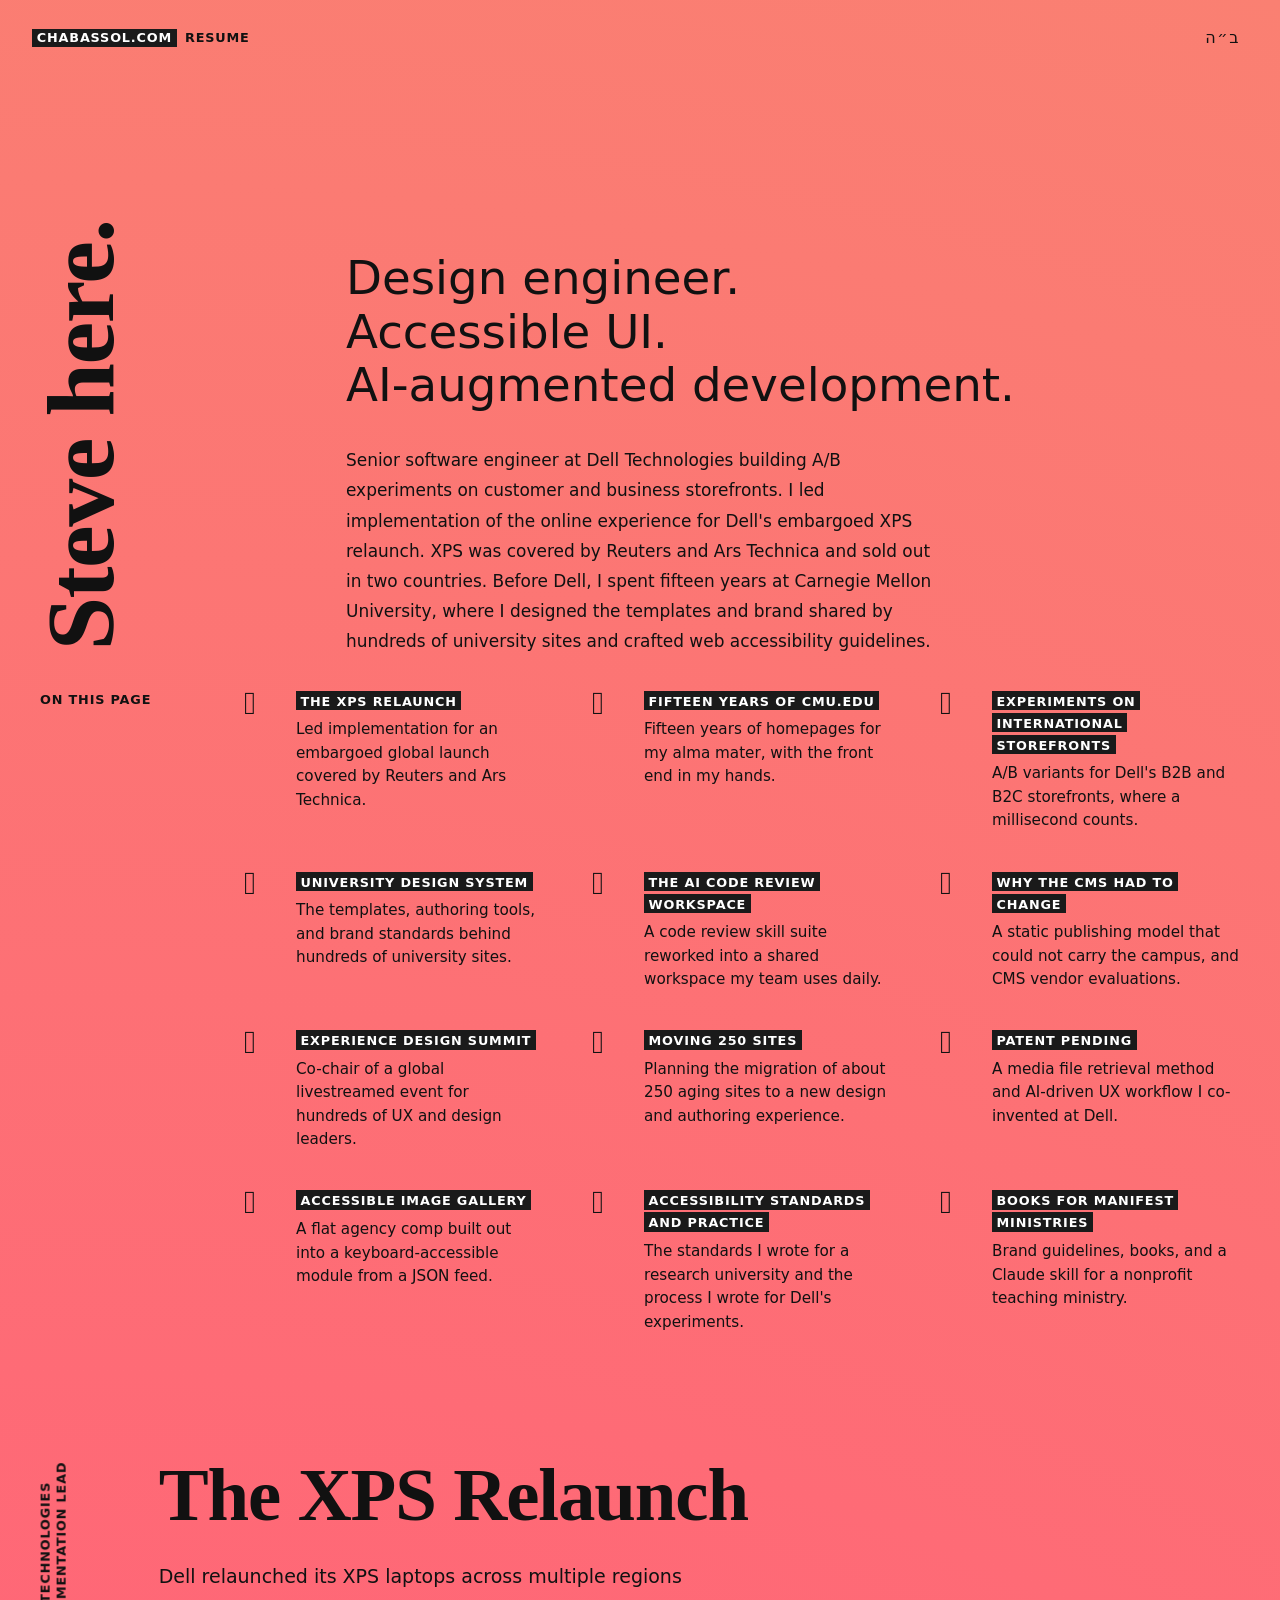
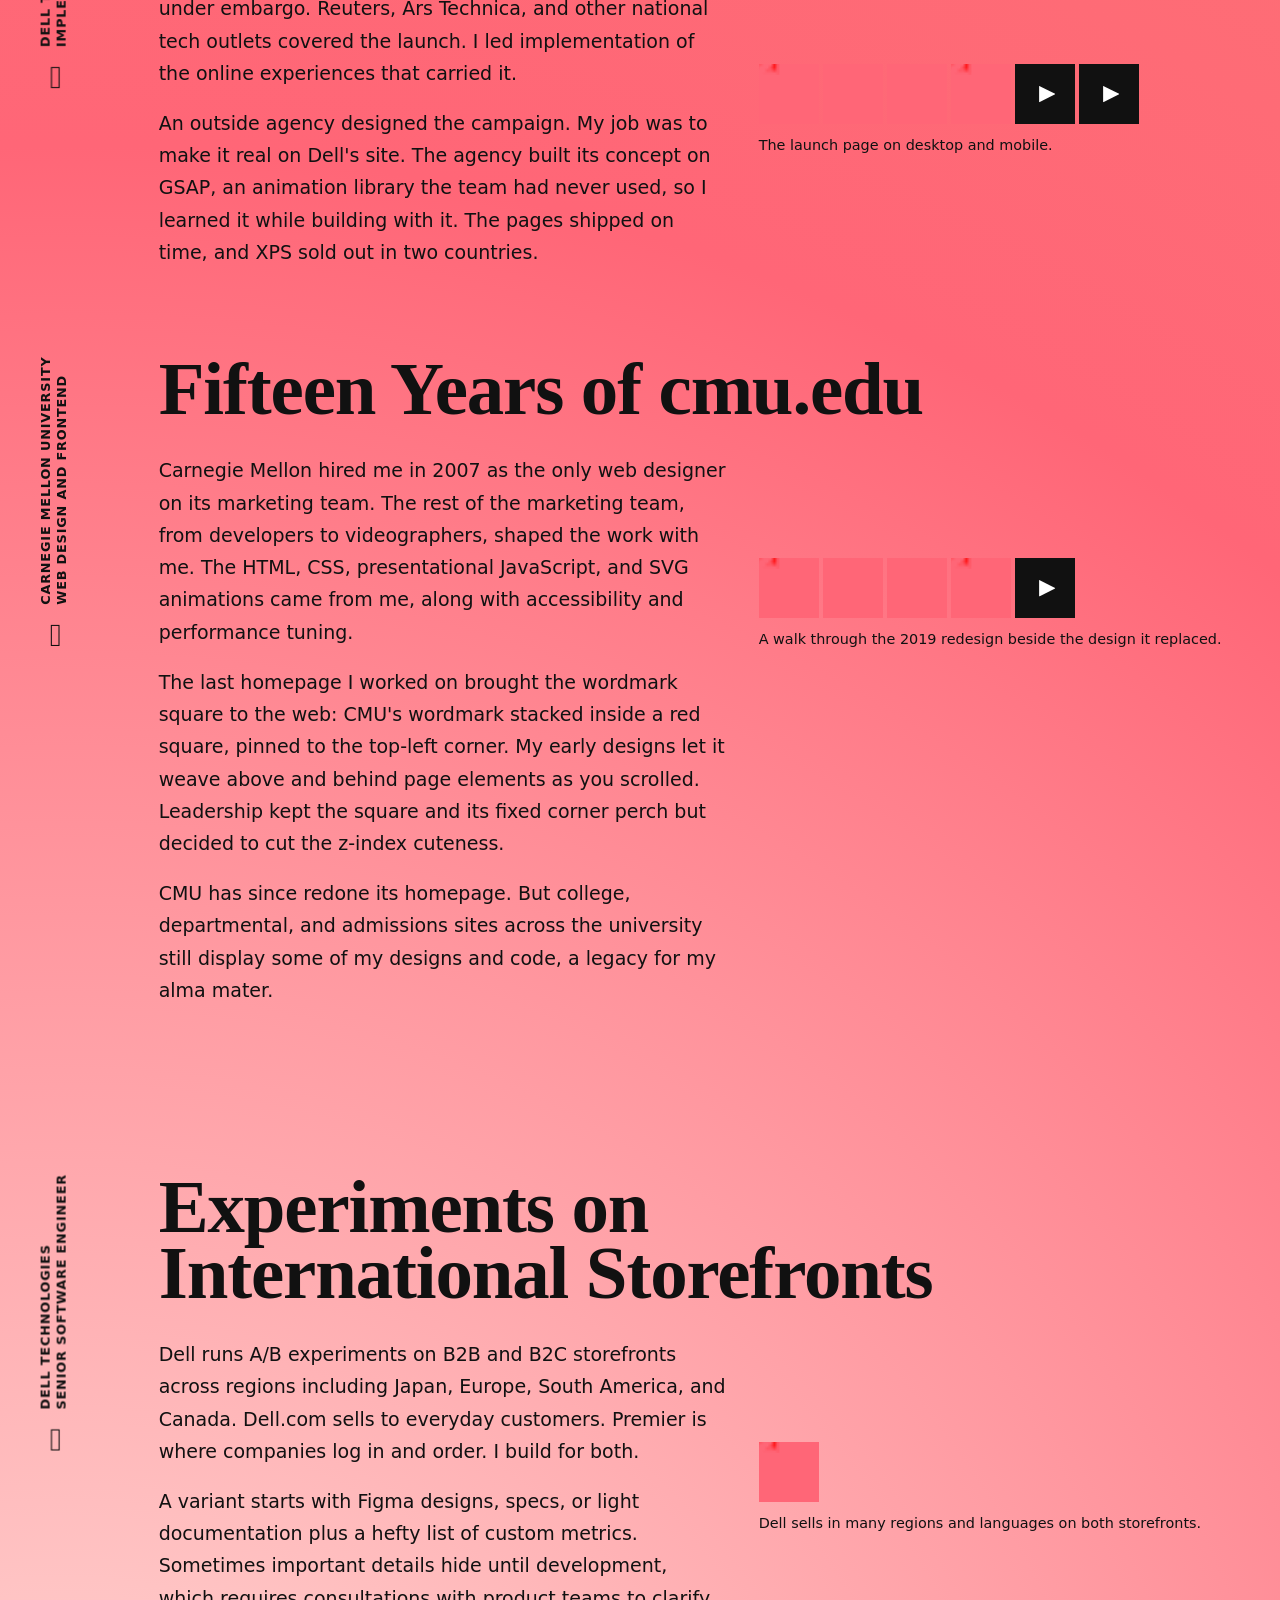
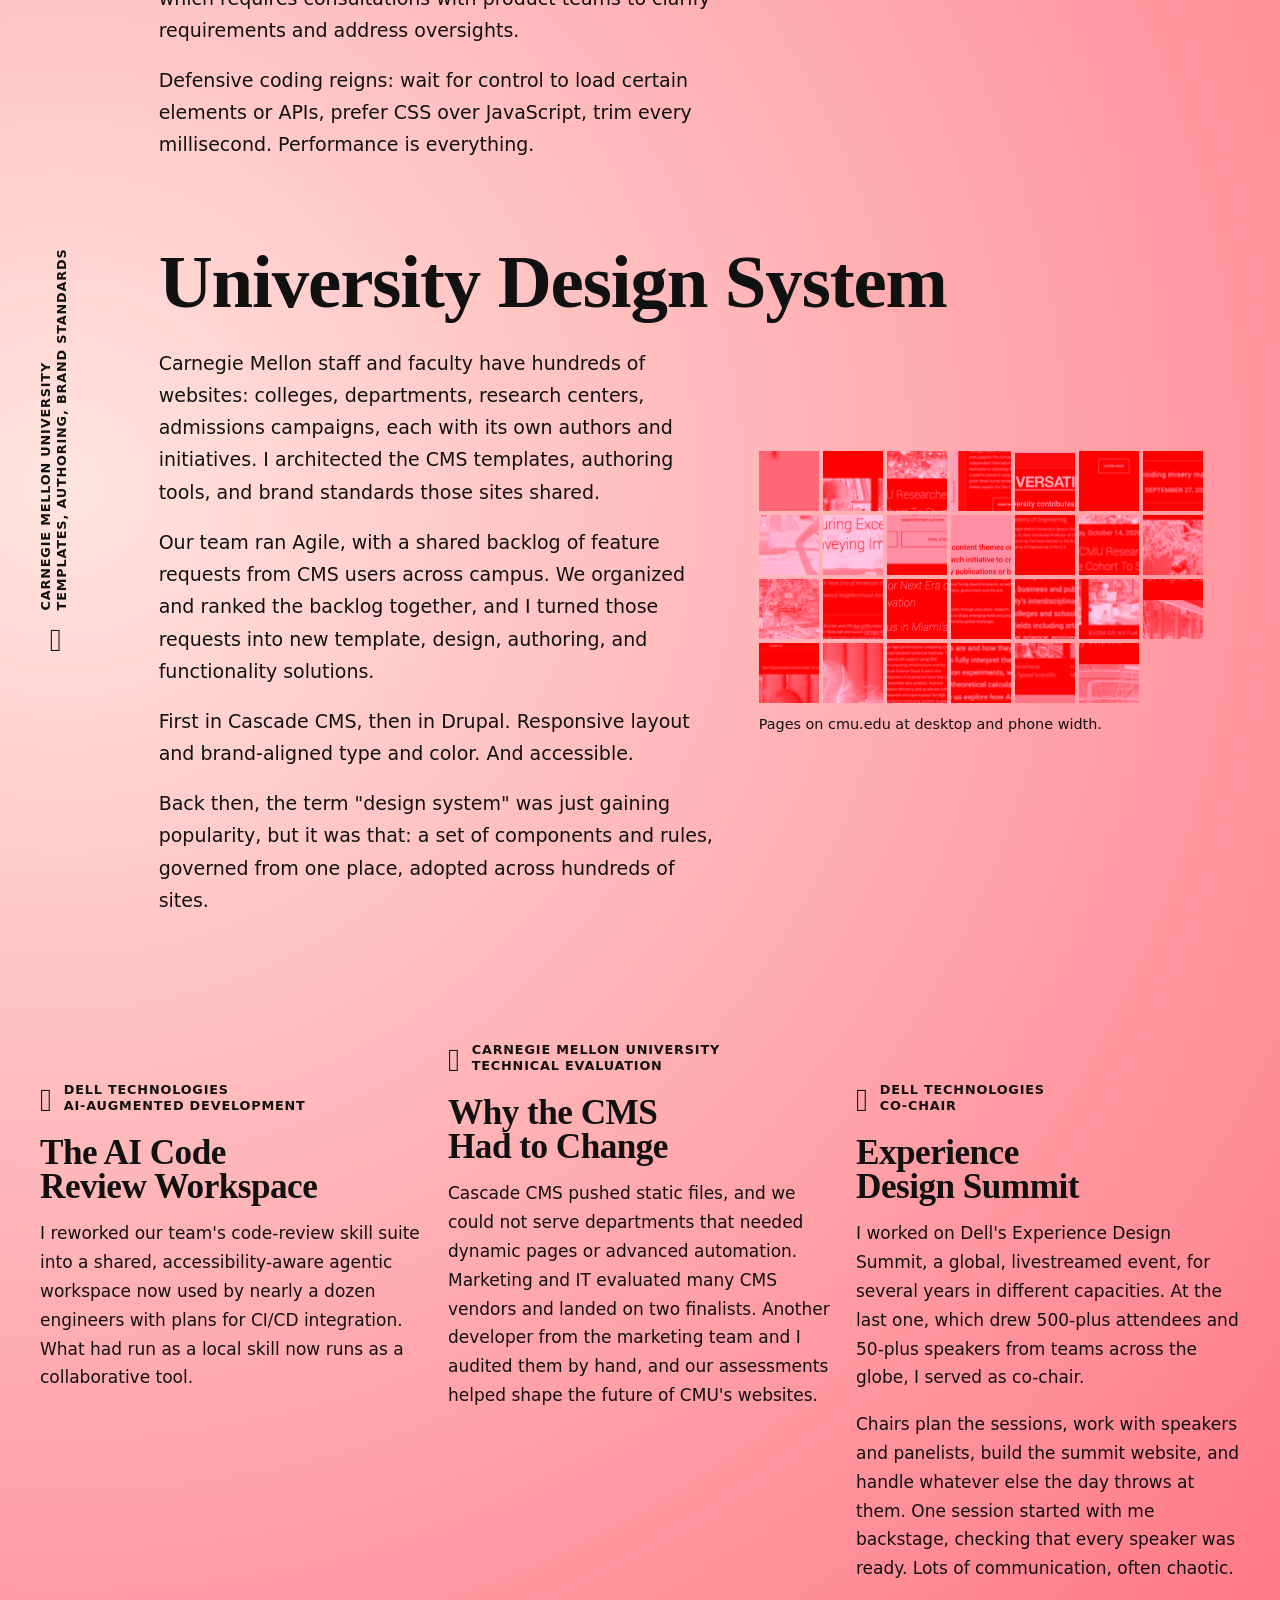
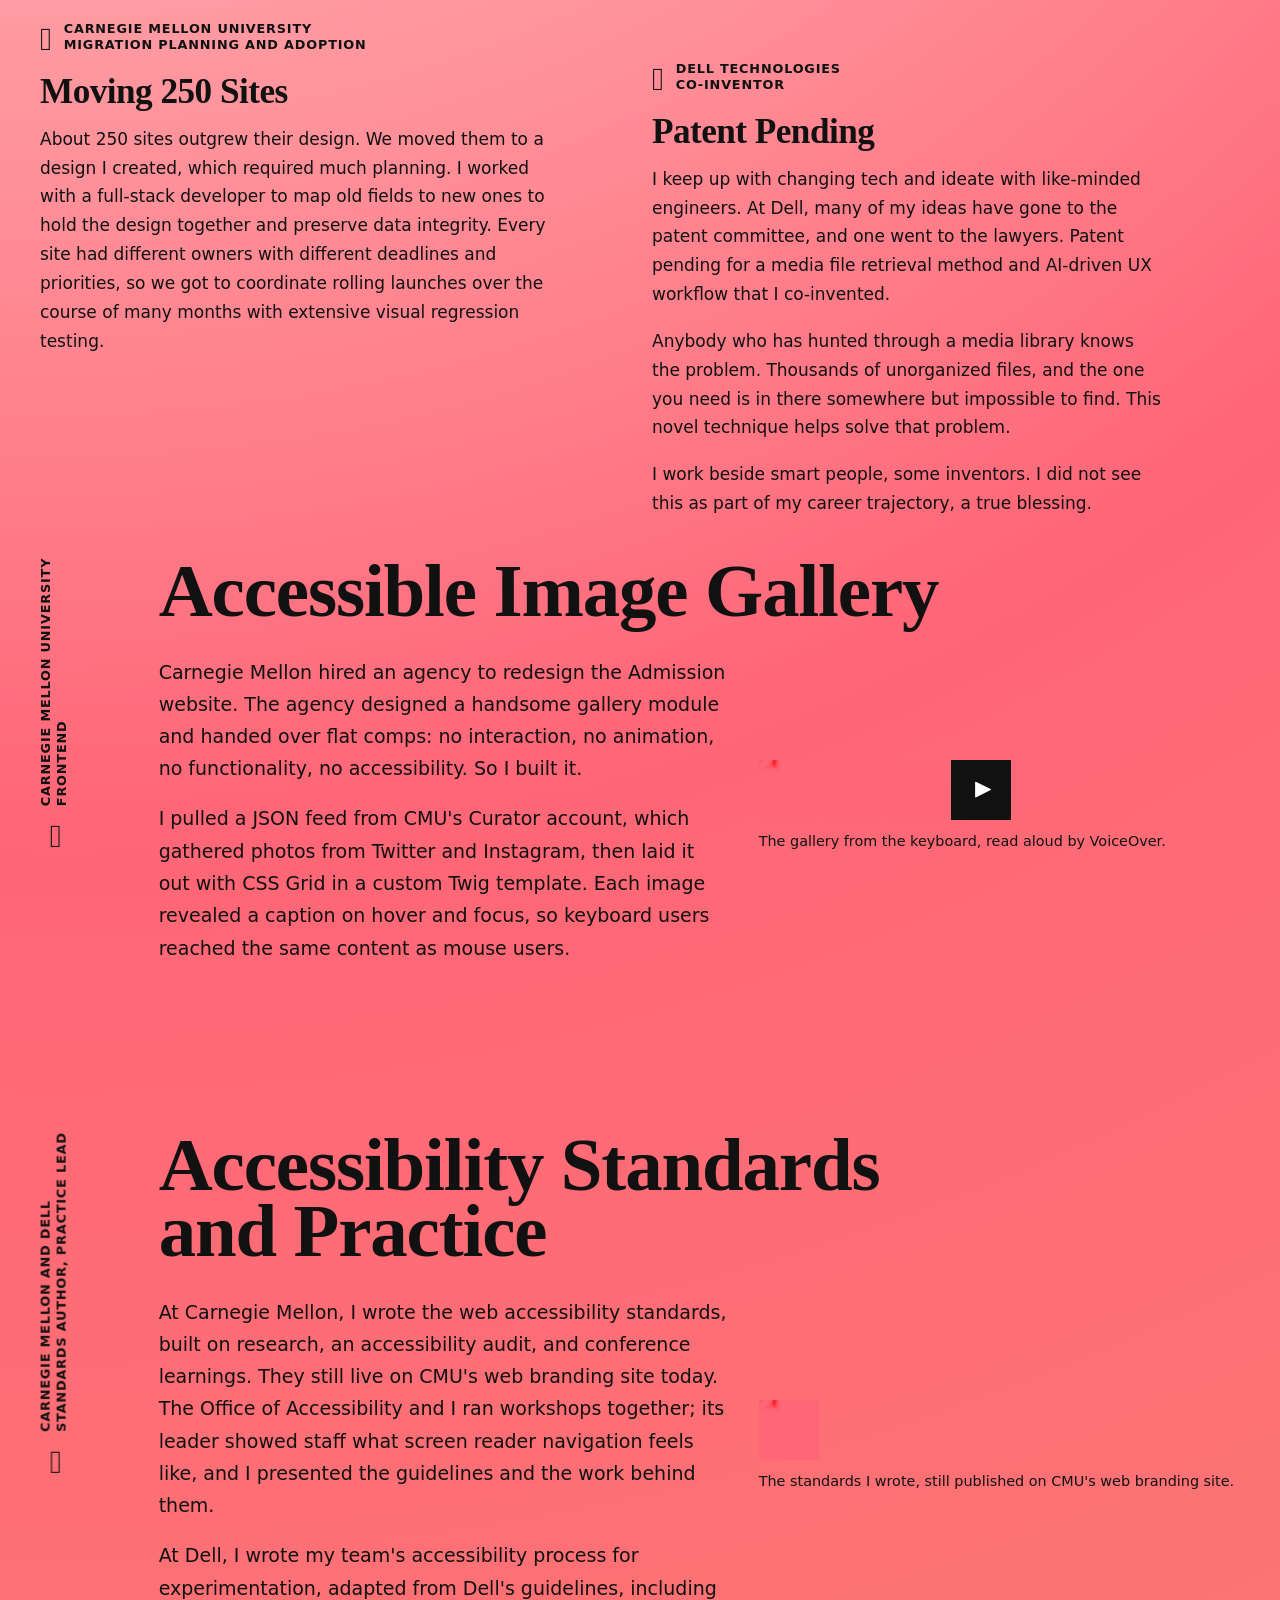
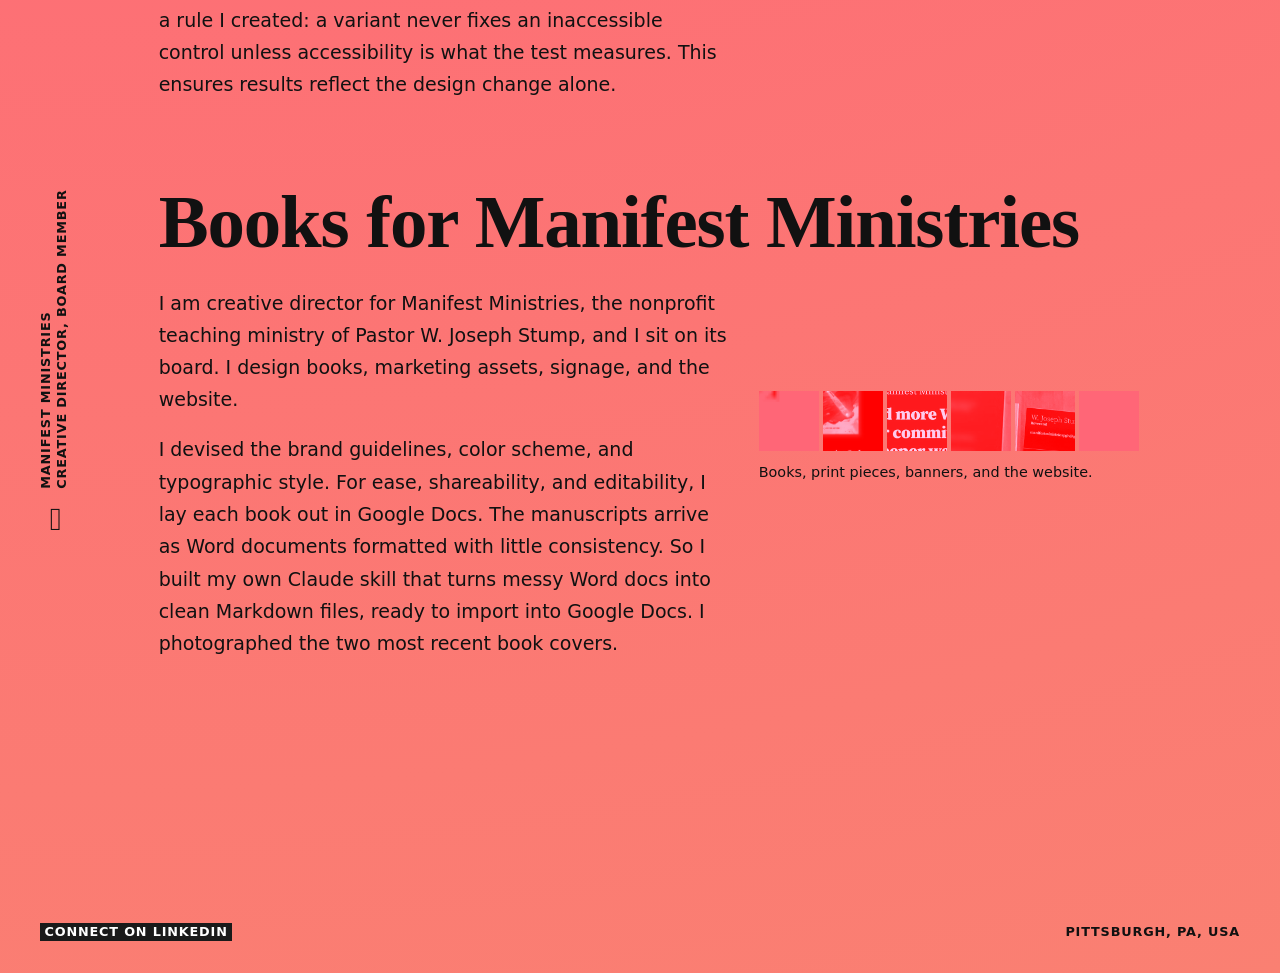
==== commit ab3f9884: "tweaks" ====
--- a/index.html
+++ b/index.html
@@ -38,7 +38,7 @@
   <link rel="stylesheet" href="css/animations.css">
 </head>
 
-<body>
+<body id="top">
   <a class="skip-link" href="#main">Skip to the main text</a>
 
   <header class="shell masthead">
@@ -46,6 +46,8 @@
       <a class="nav__link" href="./" aria-current="page">chabassol.com</a>
       <a class="nav__link" href="resume/">Resume</a>
     </nav>
+
+    <a class="to-top" href="#top">Top<span class="sr-only"> of the page</span></a>
 
     <p class="masthead__baruch" title="Baruch Hashem, blessed is the name"><span class="sr-only">Baruch Hashem, blessed is the name </span><span lang="he">ב״ה</span></p>
   </header>
@@ -1159,7 +1161,7 @@
 
   <footer class="shell site-footer">
     <nav class="site-footer__nav" aria-label="Elsewhere">
-      <a href="https://www.linkedin.com/in/stevechabassol/">Connect on LinkedIn</a>
+      <a class="site-footer__link" href="https://www.linkedin.com/in/stevechabassol/">Connect on LinkedIn</a>
     </nav>
     <p class="site-footer__place">Pittsburgh, PA, USA</p>
   </footer>
--- a/css/site.css
+++ b/css/site.css
@@ -67,6 +67,7 @@
   --track-display: -.015em;
   --gap: 1.5rem;
   --shell-pad: 2.5rem;
+  --edge: max(var(--shell-pad), calc((100% - 1560px) / 2 + var(--shell-pad)));
   --tint-pale: #ffe4de;
   --tint-salmon: #fa8072;
   --tint-coral: #ff6677;
@@ -120,6 +121,8 @@
 
 .label,
 .nav__link,
+.to-top,
+.site-footer__link,
 .site-footer__place,
 .jump__link,
 .case__meta,
@@ -151,6 +154,8 @@
 }
 
 .nav__link[aria-current="page"],
+.to-top,
+.site-footer__link,
 .jump__link,
 .viewer__close,
 .viewer__step,
@@ -166,6 +171,8 @@
 a:not([class]):hover,
 .skip-link:hover,
 .nav__link:hover,
+.to-top:hover,
+.site-footer__link:hover,
 .jump__link:hover,
 .viewer__close:hover,
 .viewer__step:hover,
@@ -193,29 +200,42 @@
   padding-inline: var(--shell-pad);
 }
 
-/* The auto margin on ב״ה, not space-between, keeps it right when it wraps. */
+/* Nav and Top are fixed at the same height; ב״ה scrolls away and Top takes its corner. */
 .masthead {
   display: flex;
-  flex-wrap: wrap;
-  align-items: baseline;
-  justify-content: space-between;
-  gap: 1rem 2rem;
+  justify-content: flex-end;
+  align-items: center;
   padding-block: 1.5rem;
+}
+
+.nav,
+.to-top {
+  position: fixed;
+  top: 1.5rem;
+  z-index: 100;
+  display: flex;
+  align-items: center;
+  height: 1.75rem;
+}
+
+.nav {
+  left: var(--edge);
+  gap: 0 .25rem;
+}
+
+/* Top is its own tape box, so it centers on the nav's line by its own height: 1em of text plus .35em of tape padding. */
+.to-top {
+  top: calc(1.5rem + (1.75rem - 1.35em) / 2);
+  right: var(--edge);
+  height: auto;
 }
 
 .masthead__baruch {
   margin: 0;
-  margin-inline-start: auto;
   font-family: system-ui, sans-serif;
   font-size: 16px;
+  line-height: 1.75rem;
   letter-spacing: .1em;
-}
-
-.nav {
-  display: flex;
-  flex-wrap: wrap;
-  align-items: baseline;
-  gap: 0 .25rem;
 }
 
 .nav__link {
@@ -259,8 +279,7 @@
 .site-footer__nav {
   display: flex;
   flex-wrap: wrap;
-  gap: 1.1rem;
-  font-size: .85rem;
+  gap: .5rem 1.1rem;
 }
 
 .site-footer__place { margin: 0; }
@@ -329,7 +348,8 @@
     font-size: 11pt;
   }
 
-  a:not([class]) { color: #000; }
+  a:not([class]),
+  .site-footer__link { color: #000; }
 
   .skip-link,
   .masthead { display: none; }
--- a/css/animations.css
+++ b/css/animations.css
@@ -8,11 +8,6 @@
     @keyframes drift-fast { from { translate: 0 var(--drift); } to { translate: 0 calc(var(--drift) * -1); } }
     @keyframes drift-hero { to { translate: 0 calc(var(--drift) * 1.2); } }
 
-    /* Three viewports of gradient slide past one fixed viewport as the page scrolls. */
-    @keyframes tint-travel { to {
-      translate: 0 -75%;
-    } }
-
     @media (min-width: 1140px) {
       .sheet-head {
         animation: drift-hero linear both;
@@ -20,6 +15,7 @@
         animation-range: 0 80vh;
       }
 
+      .spec,
       .case:nth-of-type(even),
       .record__section:is(:nth-of-type(1), :nth-of-type(even)),
       .job:first-of-type {
@@ -28,18 +24,40 @@
         animation-range: cover;
       }
 
+      .spec:nth-of-type(odd),
       .case__figure,
       .job:not(:first-of-type) {
         animation: drift-fast linear both;
         animation-timeline: view();
         animation-range: cover;
       }
+    }
+  }
+}
 
-      body::before {
-        animation: tint-travel ease both;
-        animation-timeline: scroll(root);
-      }
-    }
+/* Top shares ב״ה's corner, so without scroll-driven animation it stays hidden. */
+.to-top { visibility: hidden; }
+
+/* Once the page is 1vh past the fold Top slides down from above, or fades when motion is reduced. */
+@supports (animation-timeline: scroll()) {
+  @keyframes top-slide {
+    from { translate: 0 -5rem; visibility: hidden; }
+    to { translate: 0 0; visibility: visible; }
+  }
+
+  @keyframes top-fade {
+    from { opacity: 0; visibility: hidden; }
+    to { opacity: 1; visibility: visible; }
+  }
+
+  .to-top {
+    animation: top-slide linear both;
+    animation-timeline: scroll(root);
+    animation-range: 101vh 111vh;
+  }
+
+  @media (prefers-reduced-motion: reduce) {
+    .to-top { animation-name: top-fade; }
   }
 }
 
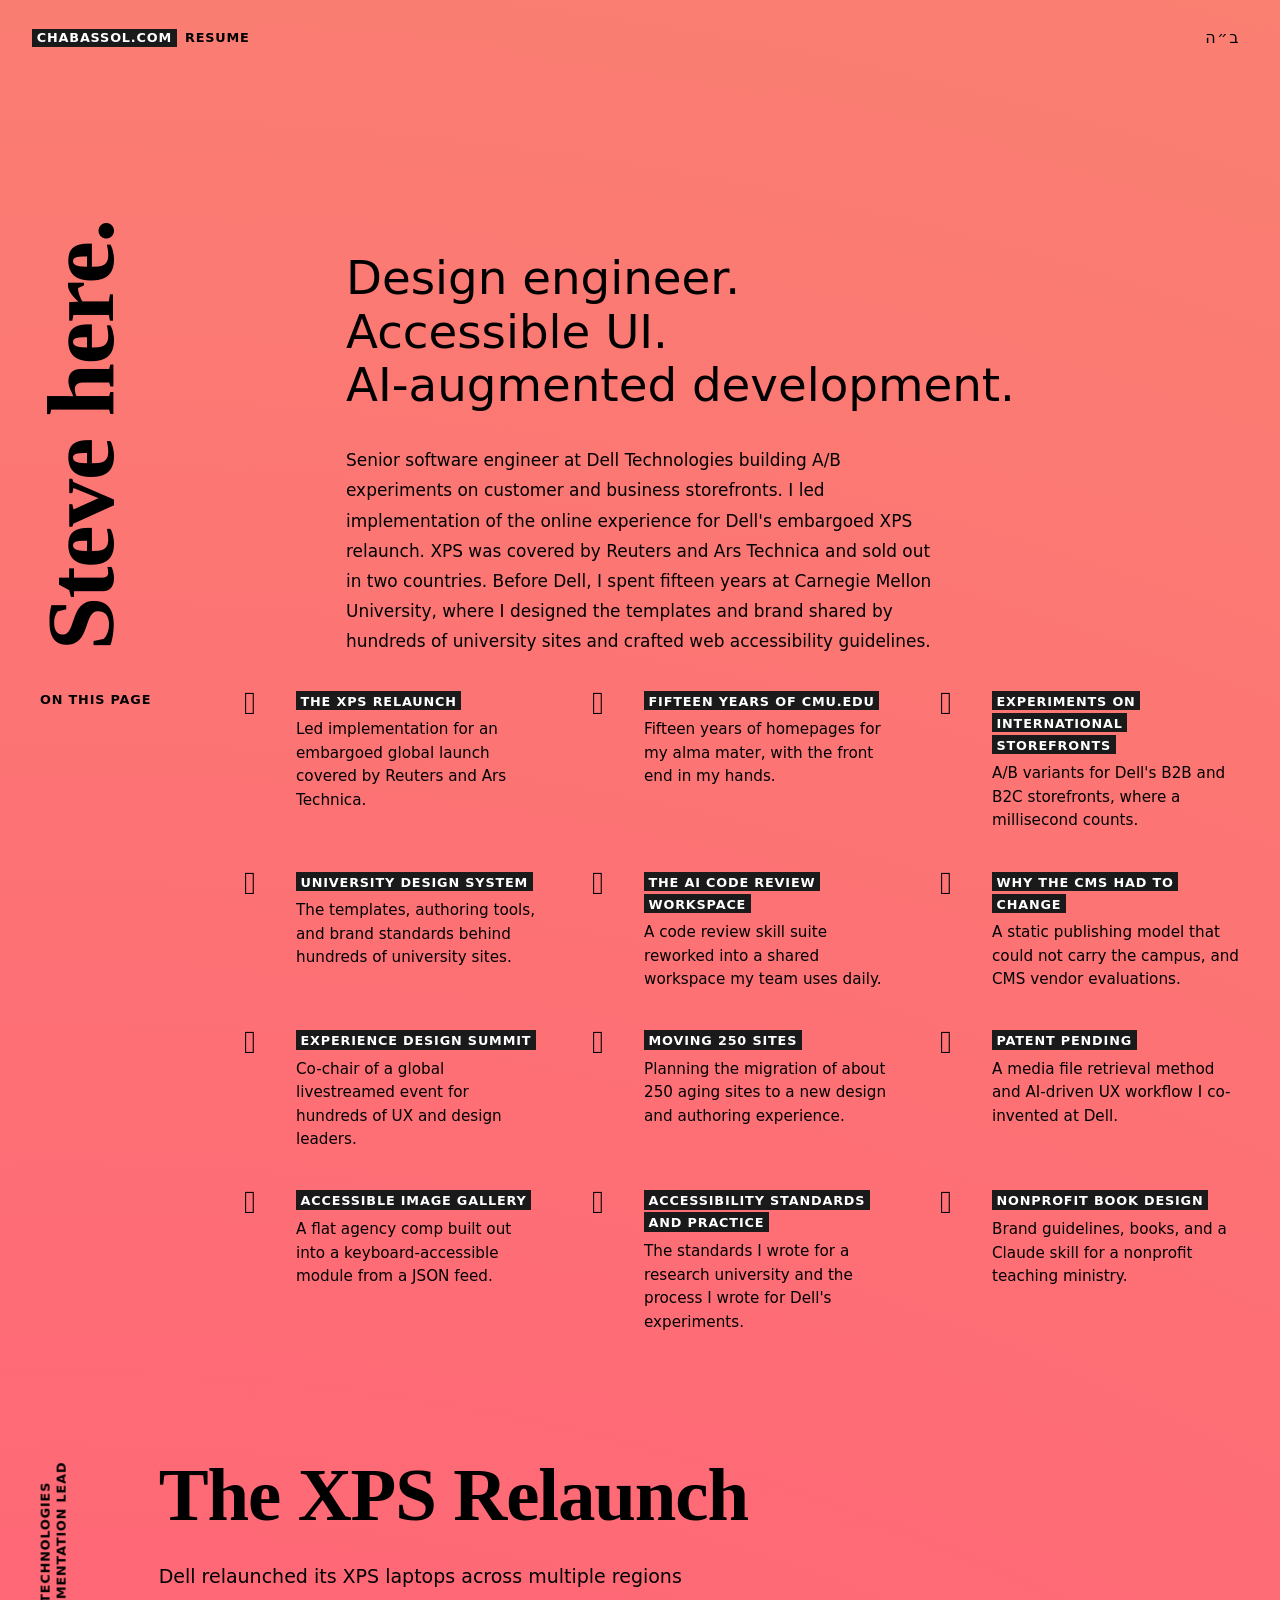
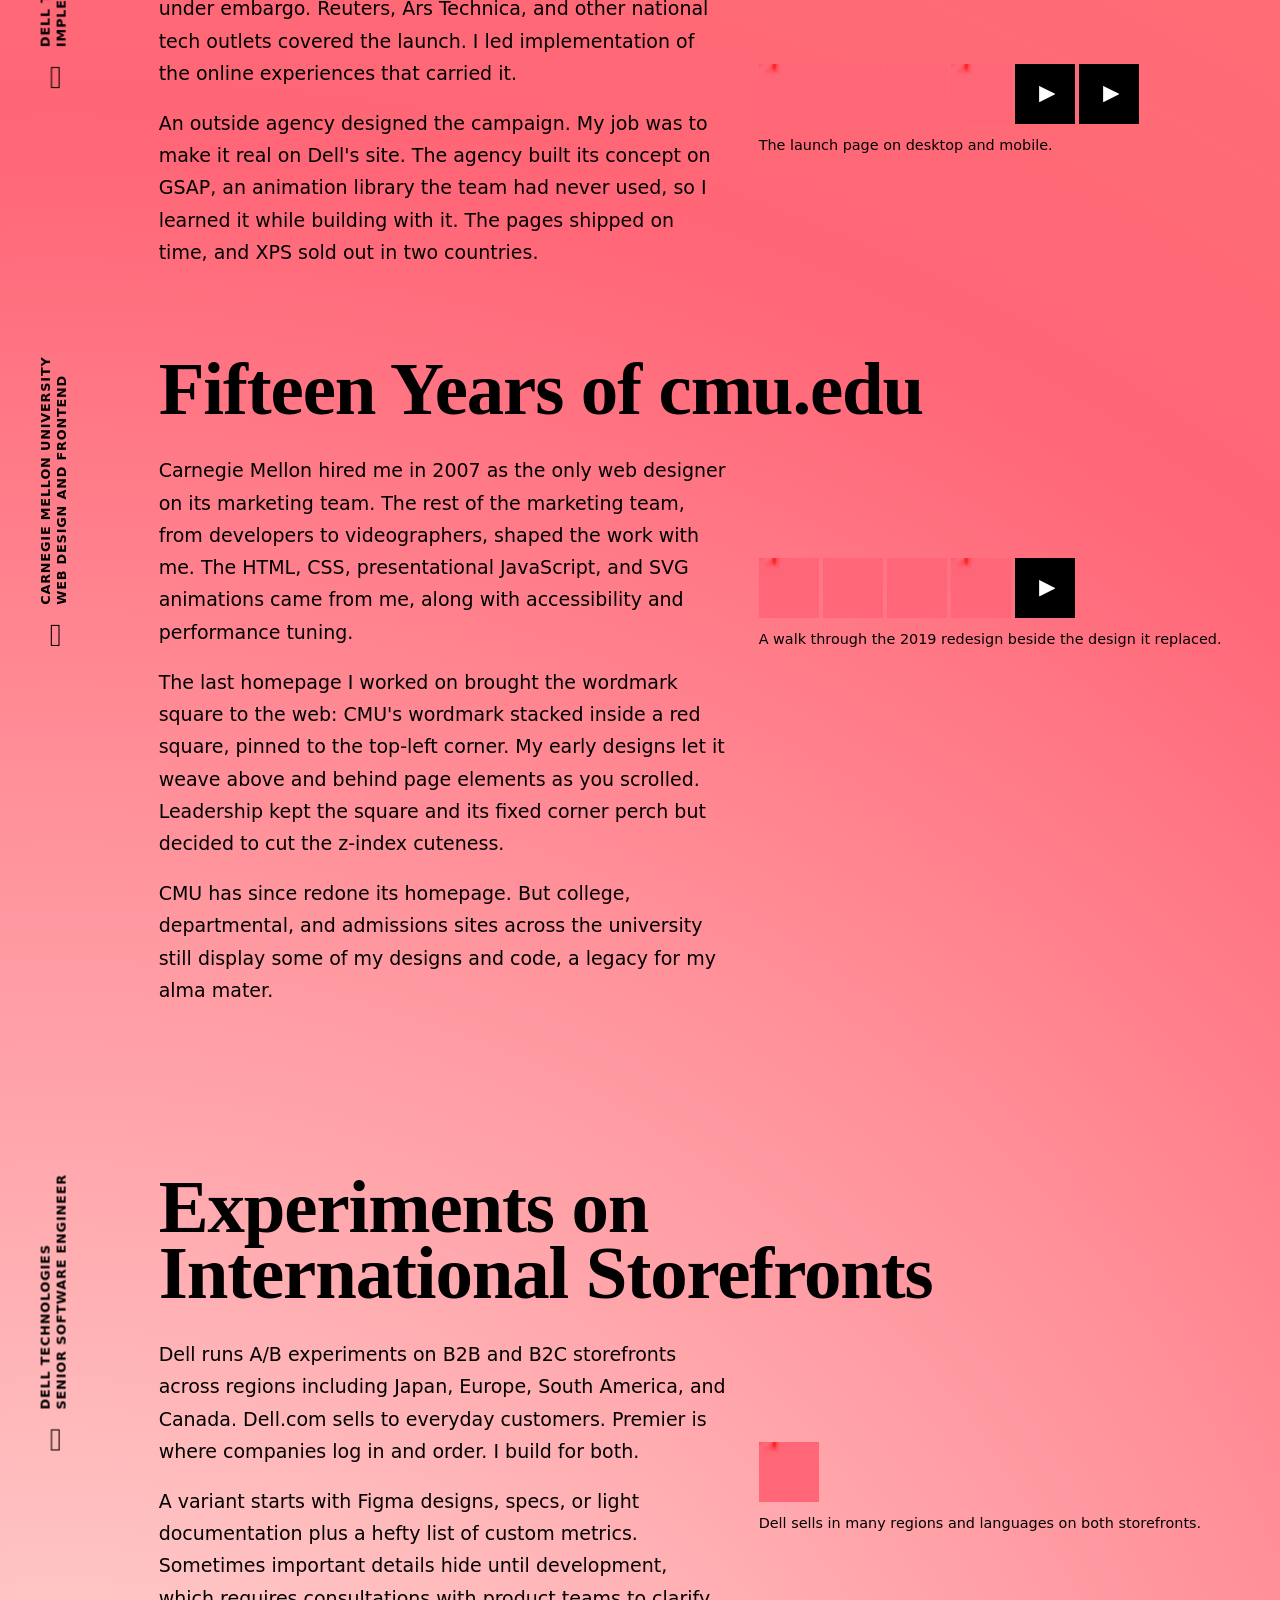
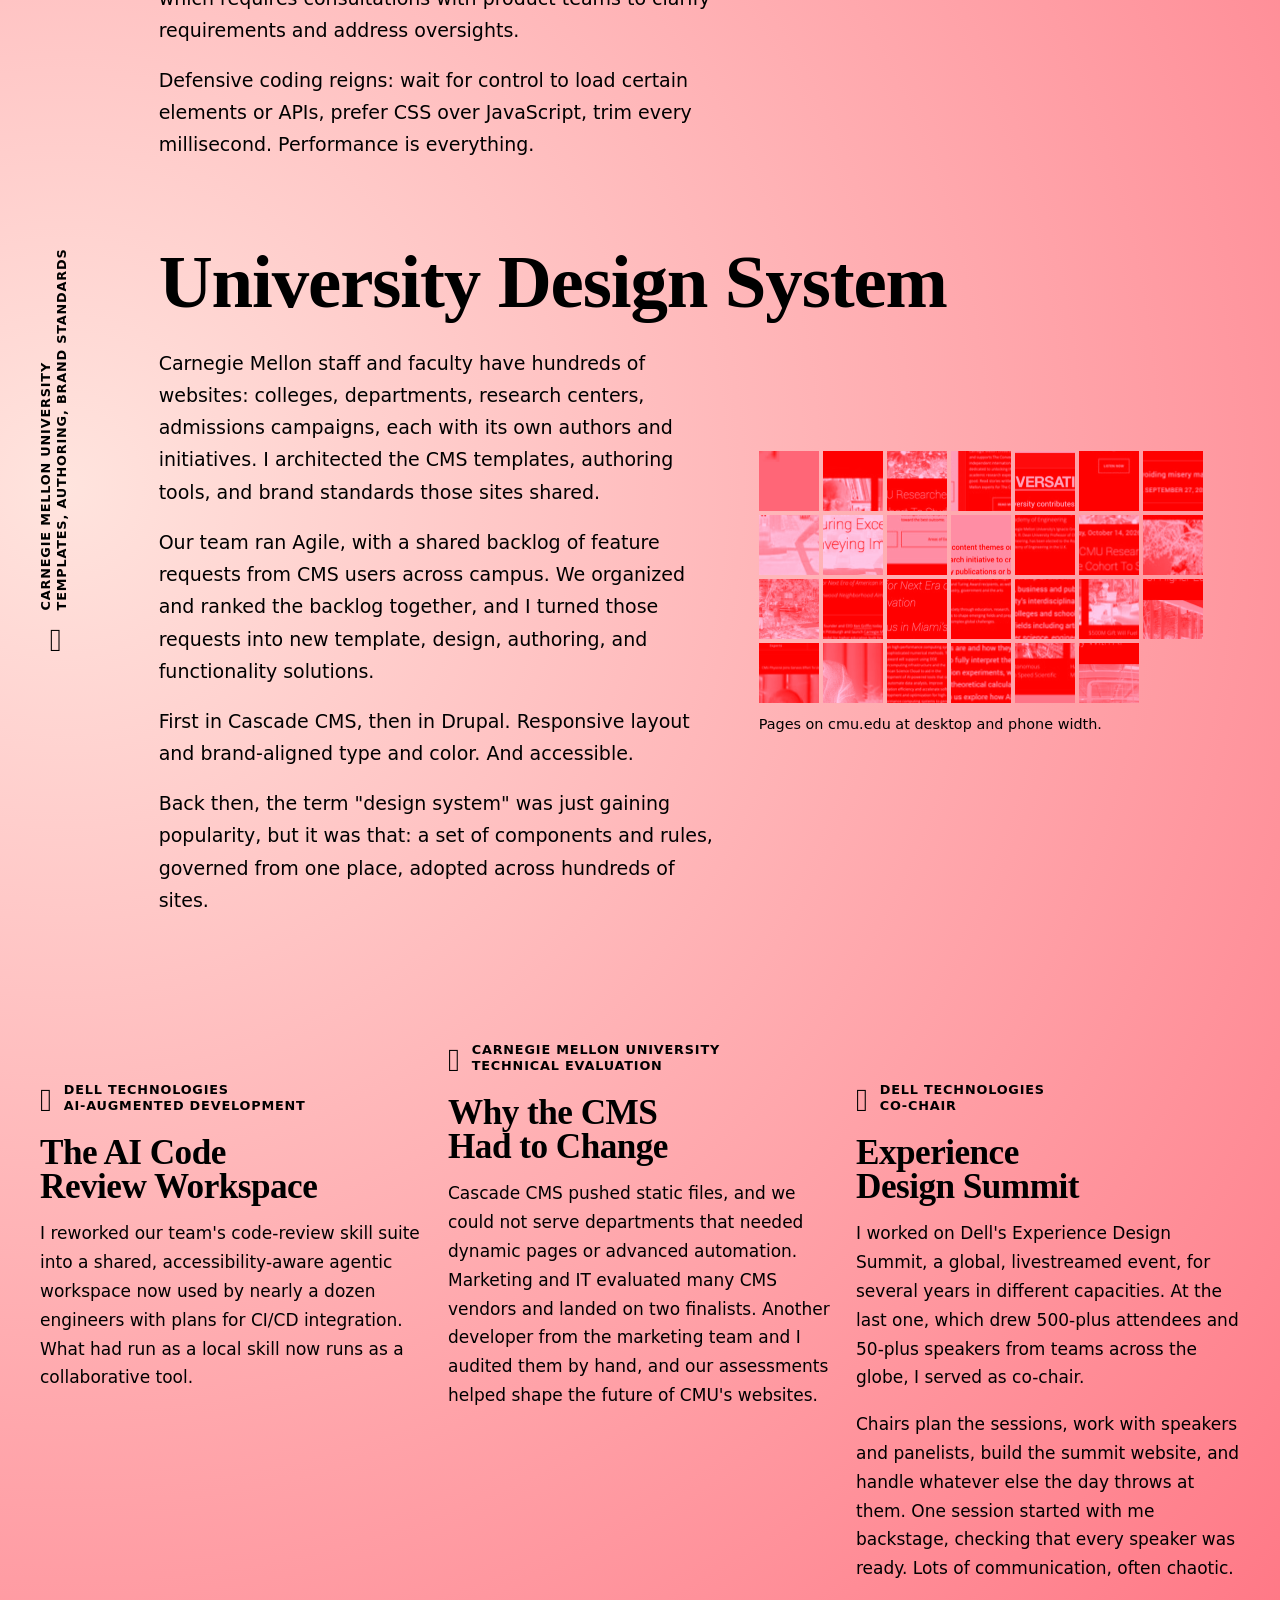
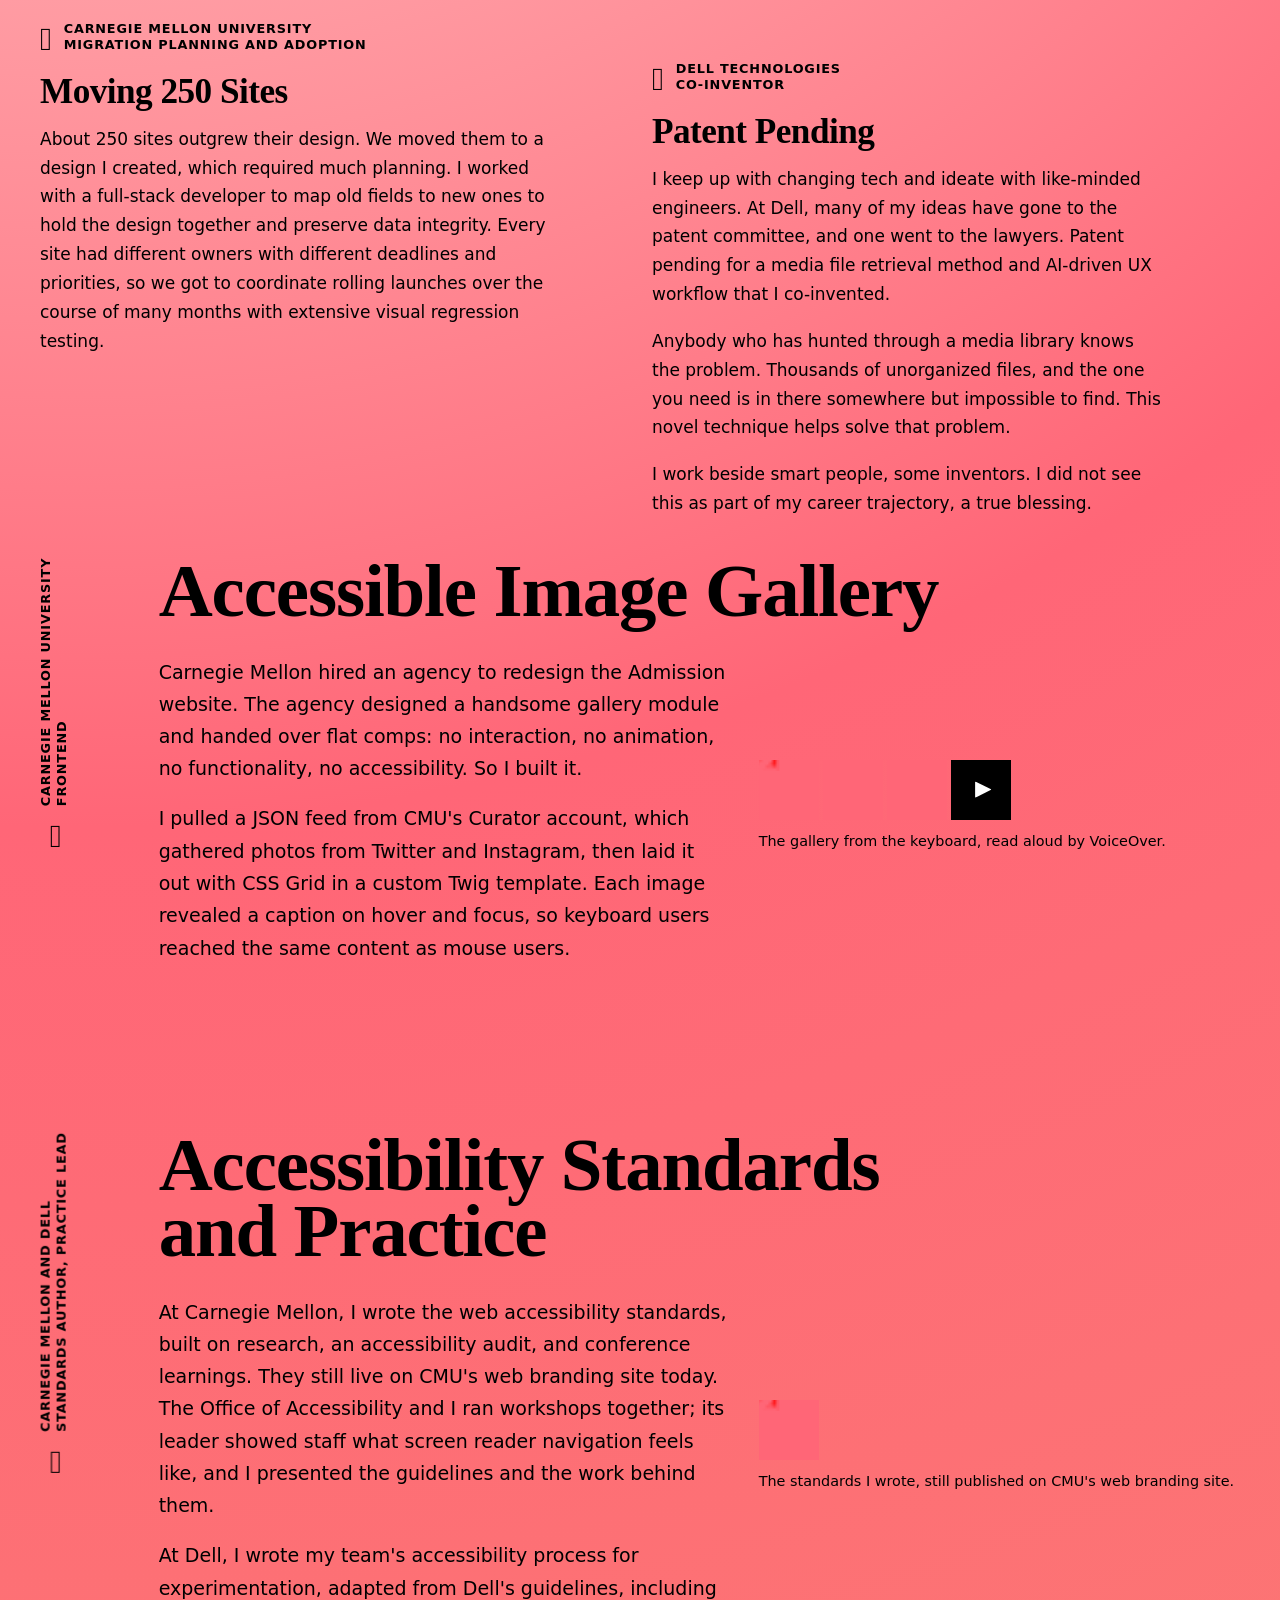
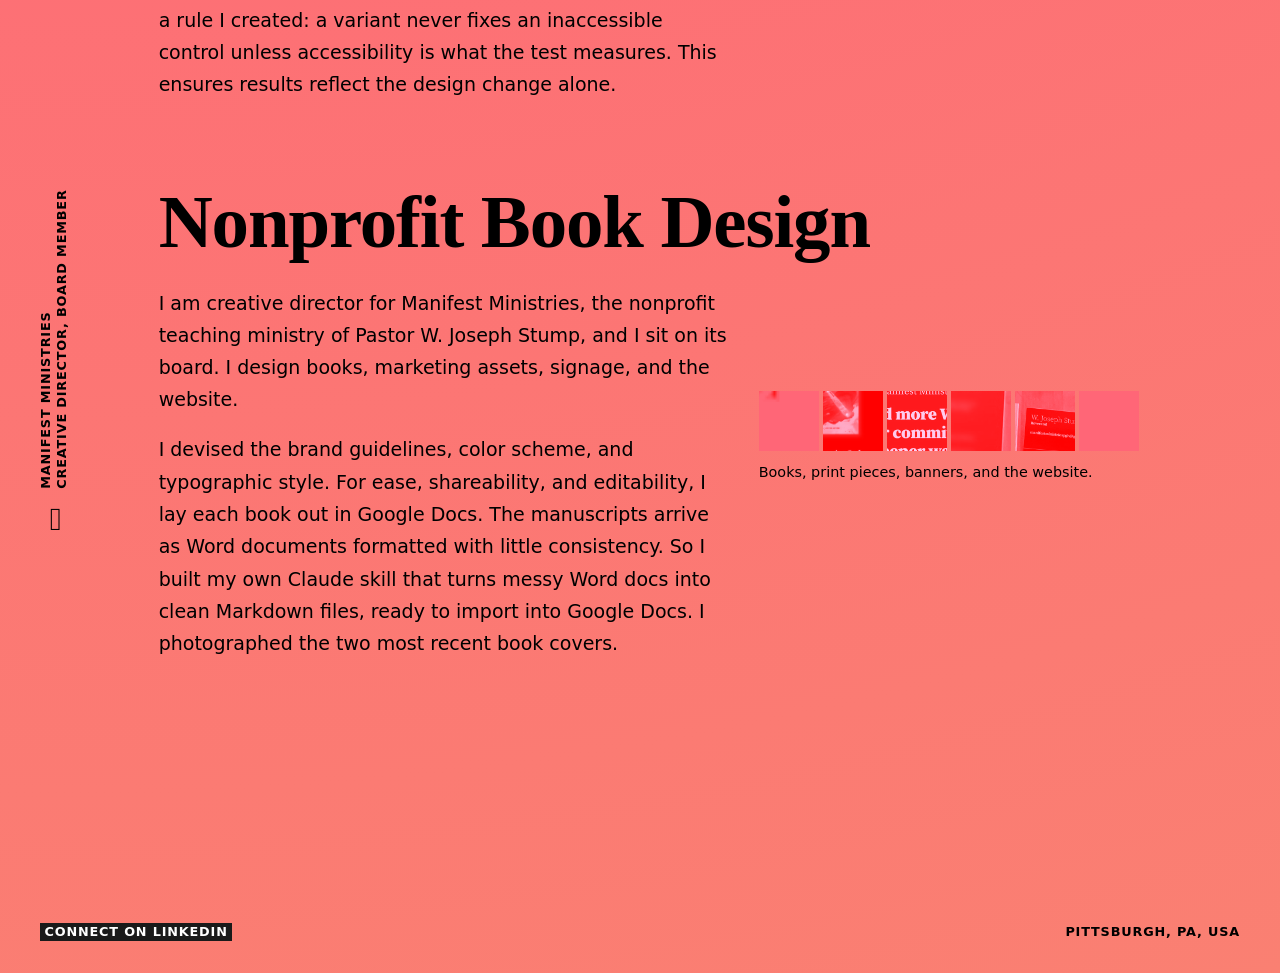
==== commit c18db352: "better carousel, improve contrast, more vars" ====
--- a/index.html
+++ b/index.html
@@ -120,7 +120,7 @@
         </li>
         <li class="jump__item">
           <span class="jump__icon" aria-hidden="true">&#xea19;</span>
-          <a class="jump__link" href="#manifest">Books for Manifest Ministries</a>
+          <a class="jump__link" href="#manifest">Nonprofit Book Design</a>
           <p class="jump__line">Brand guidelines, books, and a Claude skill for a nonprofit teaching ministry.</p>
         </li>
       </ul>
@@ -1035,7 +1035,7 @@
       <section class="case" id="manifest" tabindex="-1" aria-labelledby="manifest-title">
         <p class="case__meta"><span class="case__org">Manifest Ministries</span> Creative Director, Board Member</p>
 
-        <h2 class="case__title" id="manifest-title">Books for Manifest Ministries</h2>
+        <h2 class="case__title" id="manifest-title">Nonprofit Book Design</h2>
 
         <div class="case__body">
           <p>I am creative director for Manifest Ministries, the nonprofit teaching ministry of Pastor W. Joseph Stump, and I sit on its board. I design books, marketing assets, signage, and the website.</p>
@@ -1089,7 +1089,7 @@
           </ul>
           <dialog class="viewer" id="manifest-viewer" aria-labelledby="manifest-viewer-title">
             <header class="viewer__bar">
-              <h3 class="viewer__title" id="manifest-viewer-title">Books for Manifest Ministries</h3>
+              <h3 class="viewer__title" id="manifest-viewer-title">Nonprofit Book Design</h3>
               <form method="dialog">
                 <button class="viewer__close">Close<span class="sr-only"> viewer</span></button>
               </form>
--- a/css/site.css
+++ b/css/site.css
@@ -59,7 +59,7 @@
   --eyebrow-weight: 700;
   --eyebrow-track: .065em;
   --eyebrow-leading: 1em;
-  --eyebrow-ink: #111;
+  --eyebrow-ink: #000;
   --tape: #1a1a1a;
   --tape-ink: #fff;
   --tape-pad: 0.2em 0.35em 0.15em;
@@ -82,7 +82,7 @@
 
 body {
   margin: 0;
-  color: #111;
+  color: var(--eyebrow-ink);
   font: 400 1.0625rem / 1.75 var(--font-sans);
   background: radial-gradient(
     circle at 5% 50%,
@@ -92,7 +92,7 @@
   );
 }
 
-::selection { background: #d4d4d4; color: #111; }
+::selection { background: #d4d4d4; color: var(--eyebrow-ink); }
 
 img, iframe { max-width: 100%; vertical-align: middle; }
 
@@ -100,7 +100,7 @@
 
 a:focus-visible,
 [tabindex]:focus-visible {
-  outline: 3px solid #111;
+  outline: 3px solid var(--eyebrow-ink);
   outline-offset: 3px;
 }
 
@@ -146,8 +146,8 @@
 a:not([class]),
 .skip-link {
   padding: .05em .35em .1em;
-  background: #111;
-  color: #fff;
+  background: var(--eyebrow-ink);
+  color: var(--tape-ink);
   text-decoration: none;
   box-decoration-break: clone;
   -webkit-box-decoration-break: clone;
@@ -177,9 +177,9 @@
 .viewer__close:hover,
 .viewer__step:hover,
 .viewer__nav a:hover {
-  background: #fff;
-  color: #111;
-  box-shadow: inset 0 0 0 2px #111;
+  background: var(--tape-ink);
+  color: var(--eyebrow-ink);
+  box-shadow: inset 0 0 0 2px var(--eyebrow-ink);
 }
 
 .skip-link {
@@ -187,7 +187,7 @@
   left: .5rem;
   top: .5rem;
   z-index: 10000;
-  border: 2px solid #111;
+  border: 2px solid var(--eyebrow-ink);
   transform: translateY(-250%);
   transition: transform .18s cubic-bezier(.22, 1, .36, 1);
 }
@@ -248,7 +248,7 @@
 
 .sheet-head {
   display: grid;
-  row-gap: 1.5rem;
+  row-gap: var(--gap);
   padding: 1.5rem 0 5rem;
 }
 
@@ -344,12 +344,12 @@
   }
 
   body {
-    color: #000;
+    color: var(--eyebrow-ink);
     font-size: 11pt;
   }
 
   a:not([class]),
-  .site-footer__link { color: #000; }
+  .site-footer__link { color: var(--eyebrow-ink); }
 
   .skip-link,
   .masthead { display: none; }
@@ -358,9 +358,9 @@
     font-size: 26pt;
     line-height: 1.1;
     letter-spacing: 0;
-    color: #000;
+    color: var(--eyebrow-ink);
   }
 
   .sheet-head__lede { font-size: 12pt; }
-  .site-footer { color: #000; }
-}
+  .site-footer { color: var(--eyebrow-ink); }
+}
--- a/css/home.css
+++ b/css/home.css
@@ -147,9 +147,9 @@
   cursor: pointer;
 }
 
-.gallery__thumb:hover .gallery__tile { outline: 2px solid #111; outline-offset: 2px; }
+.gallery__thumb:hover .gallery__tile { outline: 2px solid var(--eyebrow-ink); outline-offset: 2px; }
 .gallery__thumb:focus-visible { position: relative; z-index: 1; outline: none; }
-.gallery__thumb:focus-visible .gallery__tile { outline: 3px solid #111; outline-offset: 3px; }
+.gallery__thumb:focus-visible .gallery__tile { outline: 3px solid var(--eyebrow-ink); outline-offset: 3px; }
 
 .gallery__tile {
   position: relative;
@@ -172,7 +172,7 @@
 .gallery__thumbs li:nth-child(3n + 2) .gallery__tile img { transform-origin: 70% 58%; }
 .gallery__thumbs li:nth-child(3n) .gallery__tile img { transform-origin: 46% 82%; }
 
-.gallery__thumb--video .gallery__tile { background: #111; }
+.gallery__thumb--video .gallery__tile { background: var(--eyebrow-ink); }
 
 .gallery__thumb--video .gallery__tile::after {
   content: "";
@@ -181,7 +181,7 @@
   width: 28%;
   aspect-ratio: 1;
   transform: translate(-35%, -50%);
-  background: #fff;
+  background: var(--tape-ink);
   clip-path: polygon(0 0, 100% 50%, 0 100%);
 }
 
@@ -197,7 +197,7 @@
   border: 0;
   overflow: hidden;
   background: #fff;
-  color: #111;
+  color: var(--eyebrow-ink);
 }
 
 .viewer::backdrop { background: #fff; }
@@ -232,7 +232,7 @@
 }
 
 .viewer__close:focus-visible,
-.viewer__step:focus-visible { outline: 3px solid #111; outline-offset: 3px; }
+.viewer__step:focus-visible { outline: 3px solid var(--eyebrow-ink); outline-offset: 3px; }
 
 .viewer__steps {
   display: flex;
@@ -244,8 +244,6 @@
   margin: 0;
   cursor: pointer;
 }
-
-.viewer--stepped .viewer__nav { display: none; }
 
 .viewer__track {
   display: flex;
@@ -256,7 +254,7 @@
   scroll-snap-type: x mandatory;
 }
 
-.viewer__track:focus-visible { outline: 3px solid #111; outline-offset: -3px; }
+.viewer__track:focus-visible { outline: 3px solid var(--eyebrow-ink); outline-offset: -3px; }
 
 .viewer__slide {
   display: grid;
@@ -315,7 +313,7 @@
   display: flex;
   align-items: center;
   justify-content: center;
-  gap: 1.5rem;
+  gap: var(--gap);
 }
 
 .viewer__count {
@@ -439,5 +437,5 @@
   }
 
   .case__meta::before { display: none; }
-  .case__title { color: #000; }
-}
+  .case__title { color: var(--eyebrow-ink); }
+}
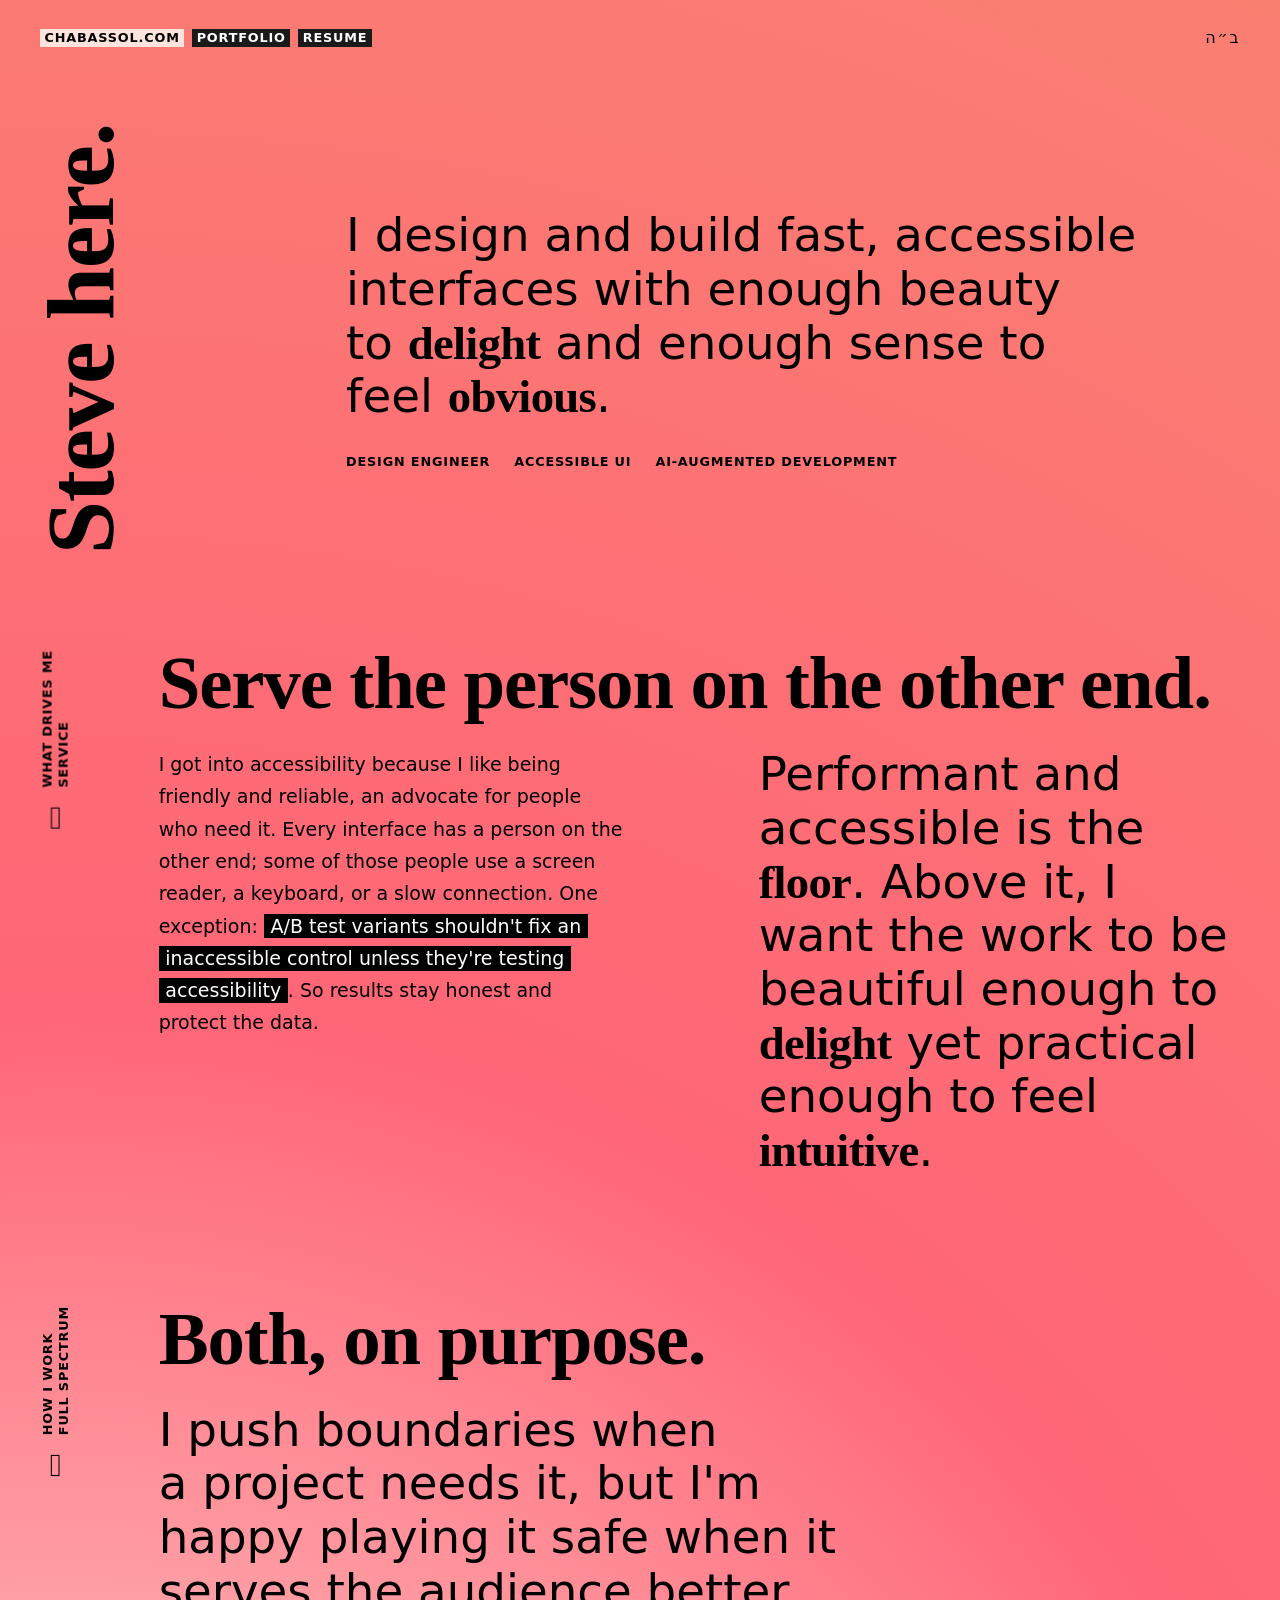
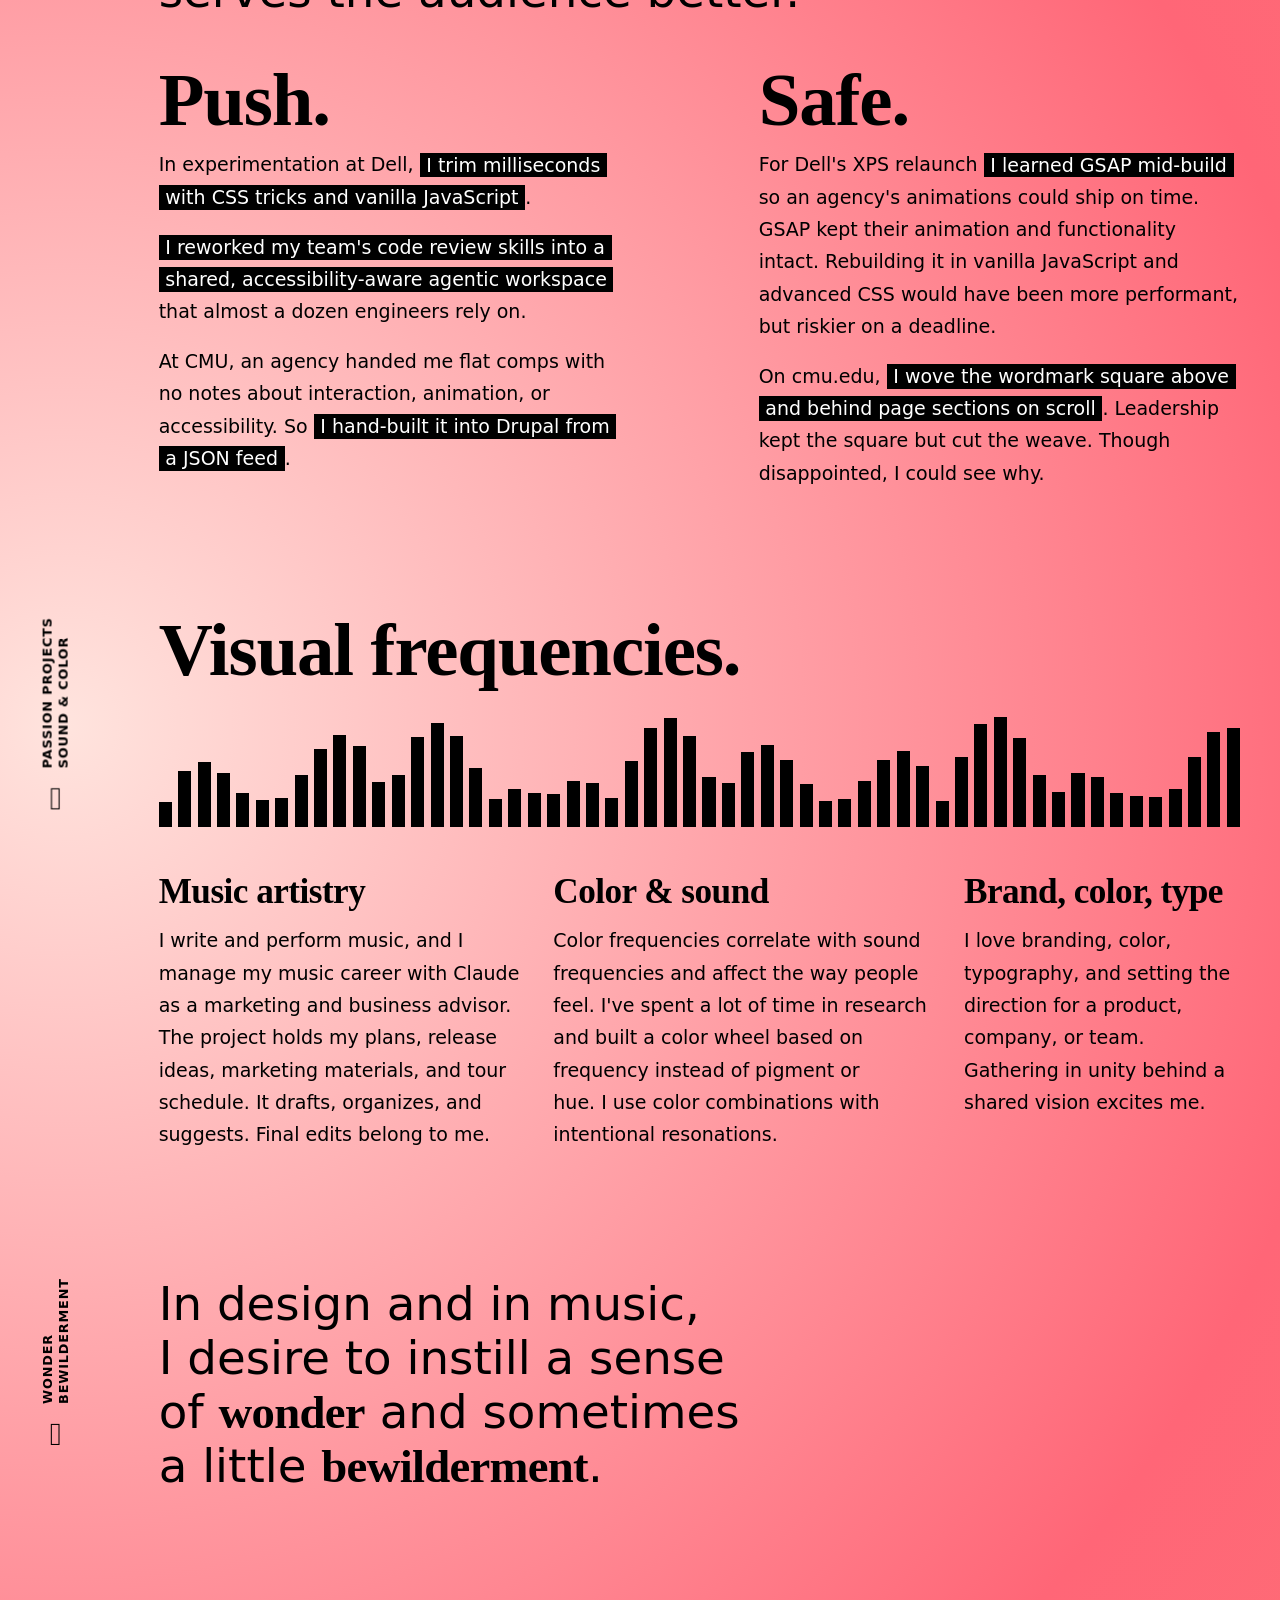
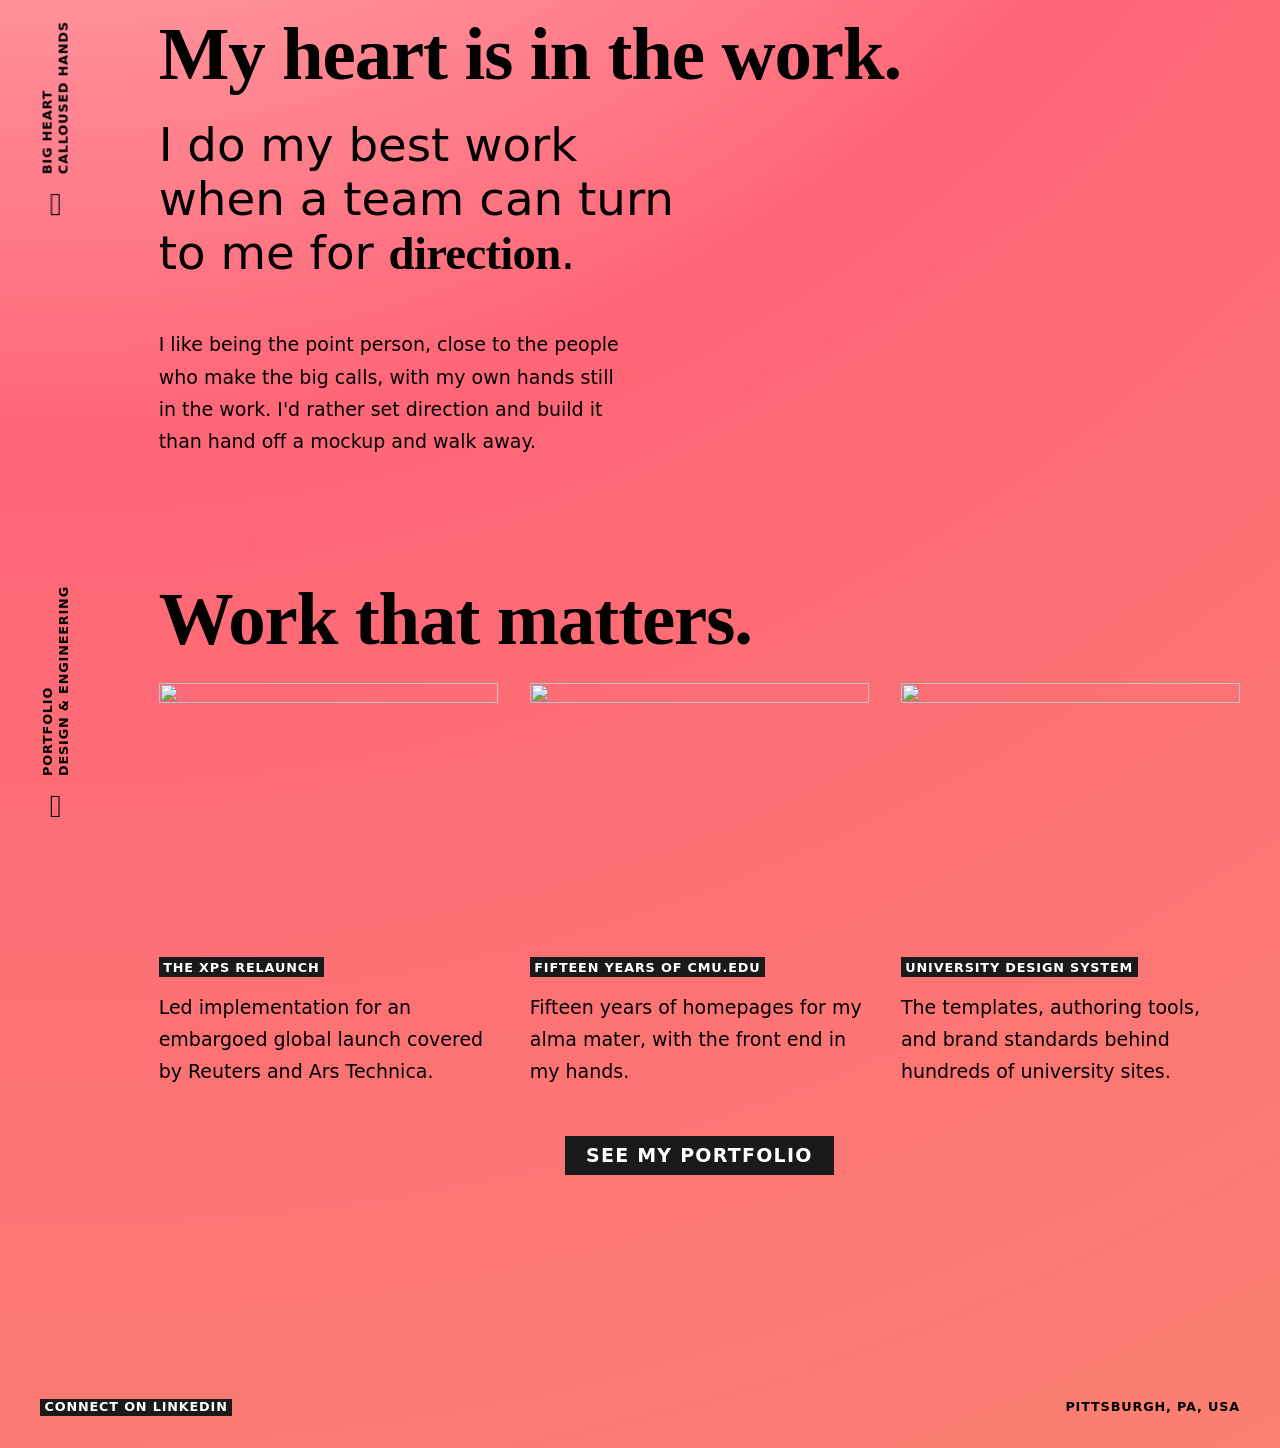
==== commit 0ff23643: "more friendly, less boring" ====
--- a/index.html
+++ b/index.html
@@ -4,7 +4,7 @@
 <head>
   <meta charset="utf-8">
   <title>Steve Chabassol: Design Engineer</title>
-  <meta name="description" content="Designer and front-end engineer Steve Chabassol builds accessible UI and code with AI-augmented development. Work from Dell Technologies and fifteen years at Carnegie Mellon.">
+  <meta name="description" content="Steve Chabassol designs fast, accessible interfaces. Made to serve. Built to delight. Work from Dell Technologies and fifteen years at Carnegie Mellon.">
   <meta name="viewport" content="width=device-width, initial-scale=1">
   <link rel="canonical" href="https://chabassol.com/">
 
@@ -17,13 +17,13 @@
   <meta property="og:site_name" content="Steve Chabassol">
   <meta property="og:url" content="https://chabassol.com/">
   <meta property="og:title" content="Steve Chabassol: Design Engineer">
-  <meta property="og:description" content="Designer and front-end engineer Steve Chabassol builds accessible UI and code with AI-augmented development. Work from Dell Technologies and fifteen years at Carnegie Mellon.">
+  <meta property="og:description" content="Steve Chabassol designs fast, accessible interfaces. Made to serve. Built to delight. Work from Dell Technologies and fifteen years at Carnegie Mellon.">
   <meta property="og:image" content="https://chabassol.com/share-card.png">
   <meta property="og:image:width" content="1200">
   <meta property="og:image:height" content="630">
-  <meta property="og:image:alt" content="The name Steve Chabassol in large slab letters under a black SC monogram on a salmon gradient, with the lines: Design engineer. Accessible UI. AI-augmented development.">
+  <meta property="og:image:alt" content="The words Steve here set sideways in heavy slab letters, beside the lines Made to serve and Built to delight, above three black tags reading Design engineer, Accessible UI, and AI-augmented development, on a salmon gradient.">
   <meta name="twitter:card" content="summary_large_image">
-  <meta name="twitter:image:alt" content="The name Steve Chabassol in large slab letters under a black SC monogram on a salmon gradient, with the lines: Design engineer. Accessible UI. AI-augmented development.">
+  <meta name="twitter:image:alt" content="The words Steve here set sideways in heavy slab letters, beside the lines Made to serve and Built to delight, above three black tags reading Design engineer, Accessible UI, and AI-augmented development, on a salmon gradient.">
 
   <link rel="icon" href="favicon.ico" sizes="32x32">
   <link rel="icon" href="favicon.svg" type="image/svg+xml">
@@ -44,6 +44,7 @@
   <header class="shell masthead">
     <nav class="nav" aria-label="Main">
       <a class="nav__link" href="./" aria-current="page">chabassol.com</a>
+      <a class="nav__link" href="portfolio/">Portfolio</a>
       <a class="nav__link" href="resume/">Resume</a>
     </nav>
 
@@ -56,1103 +57,106 @@
 
     <header class="sheet-head">
       <h1 class="sheet-head__title">Steve here.</h1>
-      <p class="sheet-head__lede">Design engineer.<br>Accessible UI.<br>AI-augmented development.</p>
-      <p class="sheet-head__body">Senior software engineer at Dell Technologies building A/B experiments on customer and business storefronts. I led implementation of the online experience for Dell's embargoed XPS relaunch. XPS was covered by Reuters and Ars Technica and sold out in two countries. Before Dell, I spent fifteen years at Carnegie Mellon University, where I designed the templates and brand shared by hundreds of university sites and crafted web accessibility guidelines.</p>
+      <p class="sheet-head__lede">I design and build fast, accessible interfaces with enough beauty to <strong>delight</strong> and enough sense to feel <strong>obvious</strong>.</p>
+      <ul class="sheet-head__labels">
+        <li class="label">Design engineer</li>
+        <li class="label">Accessible UI</li>
+        <li class="label">AI-augmented development</li>
+      </ul>
     </header>
 
-    <nav class="jump" aria-labelledby="jump-head">
-      <h2 class="label jump__label" id="jump-head">On this page</h2>
-      <ul class="jump__list">
-        <li class="jump__item">
-          <span class="jump__icon" aria-hidden="true">&#xeb9b;</span>
-          <a class="jump__link" href="#xps">The XPS Relaunch</a>
-          <p class="jump__line">Led implementation for an embargoed global launch covered by Reuters and Ars Technica.</p>
-        </li>
-        <li class="jump__item">
-          <span class="jump__icon" aria-hidden="true">&#xe66a;</span>
-          <a class="jump__link" href="#cmu">Fifteen Years of cmu.edu</a>
-          <p class="jump__line">Fifteen years of homepages for my alma mater, with the front end in my hands.</p>
-        </li>
-        <li class="jump__item">
-          <span class="jump__icon" aria-hidden="true">&#xea4b;</span>
-          <a class="jump__link" href="#experiments">Experiments on International Storefronts</a>
-          <p class="jump__line">A/B variants for Dell's B2B and B2C storefronts, where a millisecond counts.</p>
-        </li>
-        <li class="jump__item">
-          <span class="jump__icon" aria-hidden="true">&#xe1bd;</span>
-          <a class="jump__link" href="#design-system">University Design System</a>
-          <p class="jump__line">The templates, authoring tools, and brand standards behind hundreds of university sites.</p>
-        </li>
-        <li class="jump__item">
-          <span class="jump__icon" aria-hidden="true">&#xf06c;</span>
-          <a class="jump__link" href="#ai-review">The AI Code Review Workspace</a>
-          <p class="jump__line">A code review skill suite reworked into a shared workspace my team uses daily.</p>
-        </li>
-        <li class="jump__item">
-          <span class="jump__icon" aria-hidden="true">&#xf0c5;</span>
-          <a class="jump__link" href="#platform">Why the CMS Had to Change</a>
-          <p class="jump__line">A static publishing model that could not carry the campus, and CMS vendor evaluations.</p>
-        </li>
-        <li class="jump__item">
-          <span class="jump__icon" aria-hidden="true">&#xf233;</span>
-          <a class="jump__link" href="#summit">Experience Design Summit</a>
-          <p class="jump__line">Co-chair of a global livestreamed event for hundreds of UX and design leaders.</p>
-        </li>
-        <li class="jump__item">
-          <span class="jump__icon" aria-hidden="true">&#xe8d4;</span>
-          <a class="jump__link" href="#migration">Moving 250 Sites</a>
-          <p class="jump__line">Planning the migration of about 250 aging sites to a new design and authoring experience.</p>
-        </li>
-        <li class="jump__item">
-          <span class="jump__icon" aria-hidden="true">&#xe90f;</span>
-          <a class="jump__link" href="#patent">Patent Pending</a>
-          <p class="jump__line">A media file retrieval method and AI-driven UX workflow I co-invented at Dell.</p>
-        </li>
-        <li class="jump__item">
-          <span class="jump__icon" aria-hidden="true">&#xe413;</span>
-          <a class="jump__link" href="#gallery">Accessible Image Gallery</a>
-          <p class="jump__line">A flat agency comp built out into a keyboard-accessible module from a JSON feed.</p>
-        </li>
-        <li class="jump__item">
-          <span class="jump__icon" aria-hidden="true">&#xe92c;</span>
-          <a class="jump__link" href="#accessibility">Accessibility Standards and Practice</a>
-          <p class="jump__line">The standards I wrote for a research university and the process I wrote for Dell's experiments.</p>
-        </li>
-        <li class="jump__item">
-          <span class="jump__icon" aria-hidden="true">&#xea19;</span>
-          <a class="jump__link" href="#manifest">Nonprofit Book Design</a>
-          <p class="jump__line">Brand guidelines, books, and a Claude skill for a nonprofit teaching ministry.</p>
-        </li>
-      </ul>
-    </nav>
+    <div class="bands">
 
-    <div class="cases">
-      <section class="case" id="xps" tabindex="-1" aria-labelledby="xps-title">
-        <p class="case__meta"><span class="case__org">Dell Technologies</span> Implementation Lead</p>
-
-        <h2 class="case__title" id="xps-title">The XPS Relaunch</h2>
-
-        <div class="case__body">
-          <p>Dell relaunched its XPS laptops across multiple regions under embargo. Reuters, Ars Technica, and other national tech outlets covered the launch. I led implementation of the online experiences that carried it.</p>
-          <p>An outside agency designed the campaign. My job was to make it real on Dell's site. The agency built its concept on GSAP, an animation library the team had never used, so I learned it while building with it. The pages shipped on time, and XPS sold out in two countries.</p>
-        </div>
-
-        <figure class="case__figure">
-          <ul class="gallery__thumbs">
-            <li>
-              <button type="button" class="gallery__thumb" commandfor="xps-viewer" command="show-modal" data-slide="xps-v1" aria-label="Open image 1 of 6: Opening screen">
-                <span class="gallery__tile">
-                  <img src="images/xps-hero.jpg" alt="" loading="lazy" decoding="async">
-                </span>
-              </button>
-            </li>
-            <li>
-              <button type="button" class="gallery__thumb" commandfor="xps-viewer" command="show-modal" data-slide="xps-v2" aria-label="Open image 2 of 6: Thinness screen">
-                <span class="gallery__tile">
-                  <img src="images/xps-thin.jpg" alt="" loading="lazy" decoding="async">
-                </span>
-              </button>
-            </li>
-            <li>
-              <button type="button" class="gallery__thumb" commandfor="xps-viewer" command="show-modal" data-slide="xps-v3" aria-label="Open image 3 of 6: Battery screen">
-                <span class="gallery__tile">
-                  <img src="images/xps-battery.jpg" alt="" loading="lazy" decoding="async">
-                </span>
-              </button>
-            </li>
-            <li>
-              <button type="button" class="gallery__thumb" commandfor="xps-viewer" command="show-modal" data-slide="xps-v4" aria-label="Open image 4 of 6: Closing screen">
-                <span class="gallery__tile">
-                  <img src="images/xps-crafted.jpg" alt="" loading="lazy" decoding="async">
-                </span>
-              </button>
-            </li>
-            <li>
-              <button type="button" class="gallery__thumb gallery__thumb--video" commandfor="xps-viewer" command="show-modal" data-slide="xps-v5" aria-label="Open video 5 of 6: Desktop video"><span class="gallery__tile"></span></button>
-            </li>
-            <li>
-              <button type="button" class="gallery__thumb gallery__thumb--video" commandfor="xps-viewer" command="show-modal" data-slide="xps-v6" aria-label="Open video 6 of 6: Phone video"><span class="gallery__tile"></span></button>
-            </li>
-          </ul>
-          <dialog class="viewer" id="xps-viewer" aria-labelledby="xps-viewer-title">
-            <header class="viewer__bar">
-              <h3 class="viewer__title" id="xps-viewer-title">The XPS Relaunch</h3>
-              <form method="dialog">
-                <button class="viewer__close">Close<span class="sr-only"> viewer</span></button>
-              </form>
-            </header>
-            <section class="viewer__track" aria-roledescription="carousel" aria-label="The XPS Relaunch, 6 items" tabindex="0">
-              <div class="viewer__slide" id="xps-v1" tabindex="-1" role="group" aria-roledescription="slide" aria-label="1 of 6, Opening screen">
-                <figure class="viewer__fig">
-                  <div class="viewer__media">
-                    <img src="images/xps-hero.jpg" width="1400" height="788" loading="lazy" decoding="async" alt="Opening screen of the XPS launch page. The XPS mark and the line Everything you imagined, crafted for you, beside an open laptop showing a twist of magenta and blue light.">
-                  </div>
-                  <figcaption class="viewer__caption"><strong>Opening</strong> The launch page on desktop and mobile.</figcaption>
-                </figure>
-                <nav class="viewer__nav" aria-label="The XPS Relaunch, slide 1"><a href="#xps-v6" aria-label="Previous, 6 of 6">Previous</a><span class="viewer__count">1 of 6</span><a href="#xps-v2" aria-label="Next, 2 of 6">Next</a></nav>
-              </div>
-              <div class="viewer__slide" id="xps-v2" tabindex="-1" role="group" aria-roledescription="slide" aria-label="2 of 6, Thinness screen">
-                <figure class="viewer__fig">
-                  <div class="viewer__media">
-                    <img src="images/xps-thin.jpg" width="1400" height="788" loading="lazy" decoding="async" alt="Measurement screen. The thickness of the laptop set in outsized gray numerals at the center of the page, over the closed edge of the machine.">
-                  </div>
-                  <figcaption class="viewer__caption"><strong>Thinness</strong> The launch page on desktop and mobile.</figcaption>
-                </figure>
-                <nav class="viewer__nav" aria-label="The XPS Relaunch, slide 2"><a href="#xps-v1" aria-label="Previous, 1 of 6">Previous</a><span class="viewer__count">2 of 6</span><a href="#xps-v3" aria-label="Next, 3 of 6">Next</a></nav>
-              </div>
-              <div class="viewer__slide" id="xps-v3" tabindex="-1" role="group" aria-roledescription="slide" aria-label="3 of 6, Battery screen">
-                <figure class="viewer__fig">
-                  <div class="viewer__media">
-                    <img src="images/xps-battery.jpg" width="1400" height="787" loading="lazy" decoding="async" alt="Battery screen. The runtime figure set in outsized green numerals over a pale ring, with the top edge of a laptop rising into the frame.">
-                  </div>
-                  <figcaption class="viewer__caption"><strong>Battery</strong> The launch page on desktop and mobile.</figcaption>
-                </figure>
-                <nav class="viewer__nav" aria-label="The XPS Relaunch, slide 3"><a href="#xps-v2" aria-label="Previous, 2 of 6">Previous</a><span class="viewer__count">3 of 6</span><a href="#xps-v4" aria-label="Next, 4 of 6">Next</a></nav>
-              </div>
-              <div class="viewer__slide" id="xps-v4" tabindex="-1" role="group" aria-roledescription="slide" aria-label="4 of 6, Closing screen">
-                <figure class="viewer__fig">
-                  <div class="viewer__media">
-                    <img src="images/xps-crafted.jpg" width="1400" height="788" loading="lazy" decoding="async" alt="Closing screen. Two laptops crossed into an X against pale blue, one titled Crafted to Last and the other Built to Perform.">
-                  </div>
-                  <figcaption class="viewer__caption"><strong>Closing</strong> The launch page on desktop and mobile.</figcaption>
-                </figure>
-                <nav class="viewer__nav" aria-label="The XPS Relaunch, slide 4"><a href="#xps-v3" aria-label="Previous, 3 of 6">Previous</a><span class="viewer__count">4 of 6</span><a href="#xps-v5" aria-label="Next, 5 of 6">Next</a></nav>
-              </div>
-              <div class="viewer__slide" id="xps-v5" tabindex="-1" role="group" aria-roledescription="slide" aria-label="5 of 6, Desktop video">
-                <figure class="viewer__fig">
-                  <div class="viewer__media">
-                    <iframe class="viewer__video" title="The XPS launch page running on desktop, scrolled from the top of the story to the bottom" src="https://www.youtube-nocookie.com/embed/6ZJd-k1sNEI" loading="lazy" referrerpolicy="strict-origin-when-cross-origin" allow="encrypted-media; picture-in-picture; fullscreen"></iframe>
-                  </div>
-                  <figcaption class="viewer__caption"><strong>Desktop video</strong> The launch page on desktop and mobile.</figcaption>
-                </figure>
-                <nav class="viewer__nav" aria-label="The XPS Relaunch, slide 5"><a href="#xps-v4" aria-label="Previous, 4 of 6">Previous</a><span class="viewer__count">5 of 6</span><a href="#xps-v6" aria-label="Next, 6 of 6">Next</a></nav>
-              </div>
-              <div class="viewer__slide" id="xps-v6" tabindex="-1" role="group" aria-roledescription="slide" aria-label="6 of 6, Phone video">
-                <figure class="viewer__fig">
-                  <div class="viewer__media">
-                    <iframe class="viewer__video viewer__video--phone" title="The same XPS launch page running at phone width" src="https://www.youtube-nocookie.com/embed/xsrgnvV104s" loading="lazy" referrerpolicy="strict-origin-when-cross-origin" allow="encrypted-media; picture-in-picture; fullscreen"></iframe>
-                  </div>
-                  <figcaption class="viewer__caption"><strong>Phone video</strong> The launch page on desktop and mobile.</figcaption>
-                </figure>
-                <nav class="viewer__nav" aria-label="The XPS Relaunch, slide 6"><a href="#xps-v5" aria-label="Previous, 5 of 6">Previous</a><span class="viewer__count">6 of 6</span><a href="#xps-v1" aria-label="Next, 1 of 6">Next</a></nav>
-              </div>
-            </section>
-          </dialog>
-          <figcaption class="case__caption">The launch page on desktop and mobile.</figcaption>
-        </figure>
-      </section>
-
-      <section class="case" id="cmu" tabindex="-1" aria-labelledby="cmu-title">
-        <p class="case__meta"><span class="case__org">Carnegie Mellon University</span> Web Design and Frontend</p>
-
-        <h2 class="case__title" id="cmu-title">Fifteen Years of cmu.edu</h2>
-
-        <div class="case__body">
-          <p>Carnegie Mellon hired me in 2007 as the only web designer on its marketing team. The rest of the marketing team, from developers to videographers, shaped the work with me. The HTML, CSS, presentational JavaScript, and SVG animations came from me, along with accessibility and performance tuning.</p>
-          <p>The last homepage I worked on brought the wordmark square to the web: CMU's wordmark stacked inside a red square, pinned to the top-left corner. My early designs let it weave above and behind page elements as you scrolled. Leadership kept the square and its fixed corner perch but decided to cut the z-index cuteness.</p>
-          <p>CMU has since redone its homepage. But college, departmental, and admissions sites across the university still display some of my designs and code, a legacy for my alma mater.</p>
-        </div>
-
-        <figure class="case__figure">
-          <ul class="gallery__thumbs">
-            <li>
-              <button type="button" class="gallery__thumb" commandfor="cmu-viewer" command="show-modal" data-slide="cmu-v1" aria-label="Open image 1 of 5: Hero picture from 2019">
-                <span class="gallery__tile">
-                  <img src="images/cmu-2019-hero.jpg" alt="" loading="lazy" decoding="async">
-                </span>
-              </button>
-            </li>
-            <li>
-              <button type="button" class="gallery__thumb" commandfor="cmu-viewer" command="show-modal" data-slide="cmu-v2" aria-label="Open image 2 of 5: 2019 homepage">
-                <span class="gallery__tile">
-                  <img src="images/cmu-2019.jpg" alt="" loading="lazy" decoding="async">
-                </span>
-              </button>
-            </li>
-            <li>
-              <button type="button" class="gallery__thumb" commandfor="cmu-viewer" command="show-modal" data-slide="cmu-v3" aria-label="Open image 3 of 5: 2016 homepage">
-                <span class="gallery__tile">
-                  <img src="images/cmu-2016.jpg" alt="" loading="lazy" decoding="async">
-                </span>
-              </button>
-            </li>
-            <li>
-              <button type="button" class="gallery__thumb" commandfor="cmu-viewer" command="show-modal" data-slide="cmu-v4" aria-label="Open image 4 of 5: 2015 homepage">
-                <span class="gallery__tile">
-                  <img src="images/cmu-2015.jpg" alt="" loading="lazy" decoding="async">
-                </span>
-              </button>
-            </li>
-            <li>
-              <button type="button" class="gallery__thumb gallery__thumb--video" commandfor="cmu-viewer" command="show-modal" data-slide="cmu-v5" aria-label="Open video 5 of 5: Video"><span class="gallery__tile"></span></button>
-            </li>
-          </ul>
-          <dialog class="viewer" id="cmu-viewer" aria-labelledby="cmu-viewer-title">
-            <header class="viewer__bar">
-              <h3 class="viewer__title" id="cmu-viewer-title">Fifteen Years of cmu.edu</h3>
-              <form method="dialog">
-                <button class="viewer__close">Close<span class="sr-only"> viewer</span></button>
-              </form>
-            </header>
-            <section class="viewer__track" aria-roledescription="carousel" aria-label="Fifteen Years of cmu.edu, 5 items" tabindex="0">
-              <div class="viewer__slide" id="cmu-v1" tabindex="-1" role="group" aria-roledescription="slide" aria-label="1 of 5, Hero picture from 2019">
-                <figure class="viewer__fig">
-                  <div class="viewer__media">
-                    <img src="images/cmu-2019-hero.jpg" width="1400" height="787" loading="lazy" decoding="async" alt="The 2019 opening picture at full width. The red wordmark square holds the top left corner over a photograph of the pipe band on the lawn, tartan kilts against low sun.">
-                  </div>
-                  <figcaption class="viewer__caption"><strong>Hero</strong> A walk through the 2019 redesign beside the design it replaced.</figcaption>
-                </figure>
-                <nav class="viewer__nav" aria-label="Fifteen Years of cmu.edu, slide 1"><a href="#cmu-v5" aria-label="Previous, 5 of 5">Previous</a><span class="viewer__count">1 of 5</span><a href="#cmu-v2" aria-label="Next, 2 of 5">Next</a></nav>
-              </div>
-              <div class="viewer__slide" id="cmu-v2" tabindex="-1" role="group" aria-roledescription="slide" aria-label="2 of 5, 2019 homepage">
-                <figure class="viewer__fig">
-                  <div class="viewer__media">
-                    <img src="images/cmu-2019.jpg" width="1400" height="788" loading="lazy" decoding="async" alt="cmu.edu in 2019. The wordmark now stacked inside a red square pinned to the top left corner, over a photograph of a student, with a gray card of spotlight text beside her.">
-                  </div>
-                  <figcaption class="viewer__caption"><strong>2019</strong> A walk through the 2019 redesign beside the design it replaced.</figcaption>
-                </figure>
-                <nav class="viewer__nav" aria-label="Fifteen Years of cmu.edu, slide 2"><a href="#cmu-v1" aria-label="Previous, 1 of 5">Previous</a><span class="viewer__count">2 of 5</span><a href="#cmu-v3" aria-label="Next, 3 of 5">Next</a></nav>
-              </div>
-              <div class="viewer__slide" id="cmu-v3" tabindex="-1" role="group" aria-roledescription="slide" aria-label="3 of 5, 2016 homepage">
-                <figure class="viewer__fig">
-                  <div class="viewer__media">
-                    <img src="images/cmu-2016.jpg" width="1400" height="788" loading="lazy" decoding="async" alt="cmu.edu in 2016. A lighter bar of menus over a wide photograph of researchers at a poker table, with an arrow at each edge of the picture for the next story.">
-                  </div>
-                  <figcaption class="viewer__caption"><strong>2016</strong> A walk through the 2019 redesign beside the design it replaced.</figcaption>
-                </figure>
-                <nav class="viewer__nav" aria-label="Fifteen Years of cmu.edu, slide 3"><a href="#cmu-v2" aria-label="Previous, 2 of 5">Previous</a><span class="viewer__count">3 of 5</span><a href="#cmu-v4" aria-label="Next, 4 of 5">Next</a></nav>
-              </div>
-              <div class="viewer__slide" id="cmu-v4" tabindex="-1" role="group" aria-roledescription="slide" aria-label="4 of 5, 2015 homepage">
-                <figure class="viewer__fig">
-                  <div class="viewer__media">
-                    <img src="images/cmu-2015.jpg" width="1400" height="788" loading="lazy" decoding="async" alt="cmu.edu in 2015. The wordmark in red script above a dark tab bar, over a photograph of the new provost, with a headline card resting on the picture.">
-                  </div>
-                  <figcaption class="viewer__caption"><strong>2015</strong> A walk through the 2019 redesign beside the design it replaced.</figcaption>
-                </figure>
-                <nav class="viewer__nav" aria-label="Fifteen Years of cmu.edu, slide 4"><a href="#cmu-v3" aria-label="Previous, 3 of 5">Previous</a><span class="viewer__count">4 of 5</span><a href="#cmu-v5" aria-label="Next, 5 of 5">Next</a></nav>
-              </div>
-              <div class="viewer__slide" id="cmu-v5" tabindex="-1" role="group" aria-roledescription="slide" aria-label="5 of 5, Video">
-                <figure class="viewer__fig">
-                  <div class="viewer__media">
-                    <iframe class="viewer__video" title="Steve Chabassol walks through the 2019 cmu.edu redesign beside the design it replaced" src="https://www.youtube-nocookie.com/embed/d80NMSJjb8s" loading="lazy" referrerpolicy="strict-origin-when-cross-origin" allow="encrypted-media; picture-in-picture; fullscreen"></iframe>
-                  </div>
-                  <figcaption class="viewer__caption"><strong>Video</strong> A walk through the 2019 redesign beside the design it replaced.</figcaption>
-                </figure>
-                <nav class="viewer__nav" aria-label="Fifteen Years of cmu.edu, slide 5"><a href="#cmu-v4" aria-label="Previous, 4 of 5">Previous</a><span class="viewer__count">5 of 5</span><a href="#cmu-v1" aria-label="Next, 1 of 5">Next</a></nav>
-              </div>
-            </section>
-          </dialog>
-          <figcaption class="case__caption">A walk through the 2019 redesign beside the design it replaced.</figcaption>
-        </figure>
-      </section>
-
-      <section class="case" id="experiments" tabindex="-1" aria-labelledby="experiments-title">
-        <p class="case__meta"><span class="case__org">Dell Technologies</span> Senior Software Engineer</p>
-
-        <h2 class="case__title" id="experiments-title">Experiments on International Storefronts</h2>
-
-        <div class="case__body">
-          <p>Dell runs A/B experiments on B2B and B2C storefronts across regions including Japan, Europe, South America, and Canada. Dell.com sells to everyday customers. Premier is where companies log in and order. I build for both.</p>
-          <p>A variant starts with Figma designs, specs, or light documentation plus a hefty list of custom metrics. Sometimes important details hide until development, which requires consultations with product teams to clarify requirements and address oversights.</p>
-          <p>Defensive coding reigns: wait for control to load certain elements or APIs, prefer CSS over JavaScript, trim every millisecond. Performance is everything.</p>
-        </div>
-
-        <figure class="case__figure">
-          <ul class="gallery__thumbs">
-            <li>
-              <button type="button" class="gallery__thumb" commandfor="experiments-viewer" command="show-modal" data-slide="experiments-v1" aria-label="Open image 1 of 1">
-                <span class="gallery__tile">
-                  <img src="images/dell-jp.jpg" alt="" loading="lazy" decoding="async">
-                </span>
-              </button>
-            </li>
-          </ul>
-          <dialog class="viewer" id="experiments-viewer" aria-labelledby="experiments-viewer-title">
-            <header class="viewer__bar">
-              <h3 class="viewer__title" id="experiments-viewer-title">Experiments on International Storefronts</h3>
-              <form method="dialog">
-                <button class="viewer__close">Close<span class="sr-only"> viewer</span></button>
-              </form>
-            </header>
-            <div class="viewer__track">
-              <div class="viewer__slide" id="experiments-v1" tabindex="-1">
-                <figure class="viewer__fig">
-                  <div class="viewer__media">
-                    <img src="images/dell-jp.jpg" width="1400" height="787" loading="lazy" decoding="async" alt="Dell's Japanese storefront. Summer sale headline set in Japanese beside a laptop and a tower on a blue ground, a carousel counter and a play control at the lower right, over a dark row of product categories.">
-                  </div>
-                  <figcaption class="viewer__caption">Dell sells in many regions and languages on both storefronts.</figcaption>
-                </figure>
-              </div>
-            </div>
-          </dialog>
-          <figcaption class="case__caption">Dell sells in many regions and languages on both storefronts.</figcaption>
-        </figure>
-      </section>
-
-      <section class="case" id="design-system" tabindex="-1" aria-labelledby="design-system-title">
-        <p class="case__meta"><span class="case__org">Carnegie Mellon University</span> Templates, Authoring, Brand Standards</p>
-
-        <h2 class="case__title" id="design-system-title">University Design System</h2>
-
-        <div class="case__body">
-          <p>Carnegie Mellon staff and faculty have hundreds of websites: colleges, departments, research centers, admissions campaigns, each with its own authors and initiatives. I architected the CMS templates, authoring tools, and brand standards those sites shared.</p>
-          <p>Our team ran Agile, with a shared backlog of feature requests from CMS users across campus. We organized and ranked the backlog together, and I turned those requests into new template, design, authoring, and functionality solutions.</p>
-          <p>First in Cascade CMS, then in Drupal. Responsive layout and brand-aligned type and color. And accessible.</p>
-          <p>Back then, the term "design system" was just gaining popularity, but it was that: a set of components and rules, governed from one place, adopted across hundreds of sites.</p>
-        </div>
-
-        <figure class="case__figure">
-          <ul class="gallery__thumbs">
-            <li>
-              <button type="button" class="gallery__thumb" commandfor="design-system-viewer" command="show-modal" data-slide="design-system-v1" aria-label="Open image 1 of 27: Palette">
-                <span class="gallery__tile">
-                  <img src="images/cmu-design-system.jpg" alt="" loading="lazy" decoding="async">
-                </span>
-              </button>
-            </li>
-            <li>
-              <button type="button" class="gallery__thumb" commandfor="design-system-viewer" command="show-modal" data-slide="design-system-v2" aria-label="Open image 2 of 27: News">
-                <span class="gallery__tile">
-                  <img src="images/thumbs/cmu-ds-news-top-desktop.jpg" alt="" loading="lazy" decoding="async">
-                </span>
-              </button>
-            </li>
-            <li>
-              <button type="button" class="gallery__thumb" commandfor="design-system-viewer" command="show-modal" data-slide="design-system-v3" aria-label="Open image 3 of 27: News, phone">
-                <span class="gallery__tile">
-                  <img src="images/thumbs/cmu-ds-news-top-mobile.jpg" alt="" loading="lazy" decoding="async">
-                </span>
-              </button>
-            </li>
-            <li>
-              <button type="button" class="gallery__thumb" commandfor="design-system-viewer" command="show-modal" data-slide="design-system-v4" aria-label="Open image 4 of 27: Resources">
-                <span class="gallery__tile">
-                  <img src="images/thumbs/cmu-ds-news-resources-desktop.jpg" alt="" loading="lazy" decoding="async">
-                </span>
-              </button>
-            </li>
-            <li>
-              <button type="button" class="gallery__thumb" commandfor="design-system-viewer" command="show-modal" data-slide="design-system-v5" aria-label="Open image 5 of 27: Resources, phone">
-                <span class="gallery__tile">
-                  <img src="images/thumbs/cmu-ds-news-resources-mobile.jpg" alt="" loading="lazy" decoding="async">
-                </span>
-              </button>
-            </li>
-            <li>
-              <button type="button" class="gallery__thumb" commandfor="design-system-viewer" command="show-modal" data-slide="design-system-v6" aria-label="Open image 6 of 27: In the news">
-                <span class="gallery__tile">
-                  <img src="images/thumbs/cmu-ds-news-more-desktop.jpg" alt="" loading="lazy" decoding="async">
-                </span>
-              </button>
-            </li>
-            <li>
-              <button type="button" class="gallery__thumb" commandfor="design-system-viewer" command="show-modal" data-slide="design-system-v7" aria-label="Open image 7 of 27: In the news, phone">
-                <span class="gallery__tile">
-                  <img src="images/thumbs/cmu-ds-news-more-mobile.jpg" alt="" loading="lazy" decoding="async">
-                </span>
-              </button>
-            </li>
-            <li>
-              <button type="button" class="gallery__thumb" commandfor="design-system-viewer" command="show-modal" data-slide="design-system-v8" aria-label="Open image 8 of 27: Communications">
-                <span class="gallery__tile">
-                  <img src="images/thumbs/cmu-ds-marcom-top-desktop.jpg" alt="" loading="lazy" decoding="async">
-                </span>
-              </button>
-            </li>
-            <li>
-              <button type="button" class="gallery__thumb" commandfor="design-system-viewer" command="show-modal" data-slide="design-system-v9" aria-label="Open image 9 of 27: Communications, phone">
-                <span class="gallery__tile">
-                  <img src="images/thumbs/cmu-ds-marcom-top-mobile.jpg" alt="" loading="lazy" decoding="async">
-                </span>
-              </button>
-            </li>
-            <li>
-              <button type="button" class="gallery__thumb" commandfor="design-system-viewer" command="show-modal" data-slide="design-system-v10" aria-label="Open image 10 of 27: Three columns">
-                <span class="gallery__tile">
-                  <img src="images/thumbs/cmu-ds-marcom-purpose-desktop.jpg" alt="" loading="lazy" decoding="async">
-                </span>
-              </button>
-            </li>
-            <li>
-              <button type="button" class="gallery__thumb" commandfor="design-system-viewer" command="show-modal" data-slide="design-system-v11" aria-label="Open image 11 of 27: Three columns, phone">
-                <span class="gallery__tile">
-                  <img src="images/thumbs/cmu-ds-marcom-purpose-mobile.jpg" alt="" loading="lazy" decoding="async">
-                </span>
-              </button>
-            </li>
-            <li>
-              <button type="button" class="gallery__thumb" commandfor="design-system-viewer" command="show-modal" data-slide="design-system-v12" aria-label="Open image 12 of 27: University news">
-                <span class="gallery__tile">
-                  <img src="images/thumbs/cmu-ds-marcom-news-desktop.jpg" alt="" loading="lazy" decoding="async">
-                </span>
-              </button>
-            </li>
-            <li>
-              <button type="button" class="gallery__thumb" commandfor="design-system-viewer" command="show-modal" data-slide="design-system-v13" aria-label="Open image 13 of 27: University news, phone">
-                <span class="gallery__tile">
-                  <img src="images/thumbs/cmu-ds-marcom-news-mobile.jpg" alt="" loading="lazy" decoding="async">
-                </span>
-              </button>
-            </li>
-            <li>
-              <button type="button" class="gallery__thumb" commandfor="design-system-viewer" command="show-modal" data-slide="design-system-v14" aria-label="Open image 14 of 27: Feature story">
-                <span class="gallery__tile">
-                  <img src="images/thumbs/cmu-ds-gift-top-desktop.jpg" alt="" loading="lazy" decoding="async">
-                </span>
-              </button>
-            </li>
-            <li>
-              <button type="button" class="gallery__thumb" commandfor="design-system-viewer" command="show-modal" data-slide="design-system-v15" aria-label="Open image 15 of 27: Feature story, phone">
-                <span class="gallery__tile">
-                  <img src="images/thumbs/cmu-ds-gift-top-mobile.jpg" alt="" loading="lazy" decoding="async">
-                </span>
-              </button>
-            </li>
-            <li>
-              <button type="button" class="gallery__thumb" commandfor="design-system-viewer" command="show-modal" data-slide="design-system-v16" aria-label="Open image 16 of 27: Summary">
-                <span class="gallery__tile">
-                  <img src="images/thumbs/cmu-ds-gift-summary-desktop.jpg" alt="" loading="lazy" decoding="async">
-                </span>
-              </button>
-            </li>
-            <li>
-              <button type="button" class="gallery__thumb" commandfor="design-system-viewer" command="show-modal" data-slide="design-system-v17" aria-label="Open image 17 of 27: Summary, phone">
-                <span class="gallery__tile">
-                  <img src="images/thumbs/cmu-ds-gift-summary-mobile.jpg" alt="" loading="lazy" decoding="async">
-                </span>
-              </button>
-            </li>
-            <li>
-              <button type="button" class="gallery__thumb" commandfor="design-system-viewer" command="show-modal" data-slide="design-system-v18" aria-label="Open image 18 of 27: Boilerplate">
-                <span class="gallery__tile">
-                  <img src="images/thumbs/cmu-ds-gift-about-desktop.jpg" alt="" loading="lazy" decoding="async">
-                </span>
-              </button>
-            </li>
-            <li>
-              <button type="button" class="gallery__thumb" commandfor="design-system-viewer" command="show-modal" data-slide="design-system-v19" aria-label="Open image 19 of 27: Boilerplate, phone">
-                <span class="gallery__tile">
-                  <img src="images/thumbs/cmu-ds-gift-about-mobile.jpg" alt="" loading="lazy" decoding="async">
-                </span>
-              </button>
-            </li>
-            <li>
-              <button type="button" class="gallery__thumb" commandfor="design-system-viewer" command="show-modal" data-slide="design-system-v20" aria-label="Open image 20 of 27: Related">
-                <span class="gallery__tile">
-                  <img src="images/thumbs/cmu-ds-gift-related-desktop.jpg" alt="" loading="lazy" decoding="async">
-                </span>
-              </button>
-            </li>
-            <li>
-              <button type="button" class="gallery__thumb" commandfor="design-system-viewer" command="show-modal" data-slide="design-system-v21" aria-label="Open image 21 of 27: Related, phone">
-                <span class="gallery__tile">
-                  <img src="images/thumbs/cmu-ds-gift-related-mobile.jpg" alt="" loading="lazy" decoding="async">
-                </span>
-              </button>
-            </li>
-            <li>
-              <button type="button" class="gallery__thumb" commandfor="design-system-viewer" command="show-modal" data-slide="design-system-v22" aria-label="Open image 22 of 27: Research story">
-                <span class="gallery__tile">
-                  <img src="images/thumbs/cmu-ds-genesis-top-desktop.jpg" alt="" loading="lazy" decoding="async">
-                </span>
-              </button>
-            </li>
-            <li>
-              <button type="button" class="gallery__thumb" commandfor="design-system-viewer" command="show-modal" data-slide="design-system-v23" aria-label="Open image 23 of 27: Research story, phone">
-                <span class="gallery__tile">
-                  <img src="images/thumbs/cmu-ds-genesis-top-mobile.jpg" alt="" loading="lazy" decoding="async">
-                </span>
-              </button>
-            </li>
-            <li>
-              <button type="button" class="gallery__thumb" commandfor="design-system-viewer" command="show-modal" data-slide="design-system-v24" aria-label="Open image 24 of 27: Article">
-                <span class="gallery__tile">
-                  <img src="images/thumbs/cmu-ds-genesis-article-desktop.jpg" alt="" loading="lazy" decoding="async">
-                </span>
-              </button>
-            </li>
-            <li>
-              <button type="button" class="gallery__thumb" commandfor="design-system-viewer" command="show-modal" data-slide="design-system-v25" aria-label="Open image 25 of 27: Article, phone">
-                <span class="gallery__tile">
-                  <img src="images/thumbs/cmu-ds-genesis-article-mobile.jpg" alt="" loading="lazy" decoding="async">
-                </span>
-              </button>
-            </li>
-            <li>
-              <button type="button" class="gallery__thumb" commandfor="design-system-viewer" command="show-modal" data-slide="design-system-v26" aria-label="Open image 26 of 27: Related and footer">
-                <span class="gallery__tile">
-                  <img src="images/thumbs/cmu-ds-genesis-related-desktop.jpg" alt="" loading="lazy" decoding="async">
-                </span>
-              </button>
-            </li>
-            <li>
-              <button type="button" class="gallery__thumb" commandfor="design-system-viewer" command="show-modal" data-slide="design-system-v27" aria-label="Open image 27 of 27: Related and footer, phone">
-                <span class="gallery__tile">
-                  <img src="images/thumbs/cmu-ds-genesis-related-mobile.jpg" alt="" loading="lazy" decoding="async">
-                </span>
-              </button>
-            </li>
-          </ul>
-          <dialog class="viewer" id="design-system-viewer" aria-labelledby="design-system-viewer-title">
-            <header class="viewer__bar">
-              <h3 class="viewer__title" id="design-system-viewer-title">University Design System</h3>
-              <form method="dialog">
-                <button class="viewer__close">Close<span class="sr-only"> viewer</span></button>
-              </form>
-            </header>
-            <section class="viewer__track" aria-roledescription="carousel" aria-label="University Design System, 27 items" tabindex="0">
-              <div class="viewer__slide" id="design-system-v1" tabindex="-1" role="group" aria-roledescription="slide" aria-label="1 of 27, Palette">
-                <figure class="viewer__fig">
-                  <div class="viewer__media">
-                    <img src="images/cmu-design-system.jpg" width="808" height="632" loading="lazy" decoding="async" alt="Diagonal bands of the university palette, running from deep red, red, coral, and gold through cream and grays into blues, teal, and dark green, behind a white panel that reads 4.5:1.">
-                  </div>
-                  <figcaption class="viewer__caption"><strong>Palette</strong> The brand palette, measured against the 4.5:1 contrast ratio for text.</figcaption>
-                </figure>
-                <nav class="viewer__nav" aria-label="University Design System, slide 1"><a href="#design-system-v27" aria-label="Previous, 27 of 27">Previous</a><span class="viewer__count">1 of 27</span><a href="#design-system-v2" aria-label="Next, 2 of 27">Next</a></nav>
-              </div>
-              <div class="viewer__slide" id="design-system-v2" tabindex="-1" role="group" aria-roledescription="slide" aria-label="2 of 27, News">
-                <figure class="viewer__fig">
-                  <div class="viewer__media">
-                    <img src="images/cmu-ds-news-top-desktop.jpg" width="1400" height="788" loading="lazy" decoding="async" alt="The cmu.edu News page at desktop width. The red wordmark bar, a row of four section tabs, and the heading Latest Stories over a grid of three story cards: yellow flowers before a brick hall, a gray-haired man before bookshelves, and a man in a tweed jacket before white columns.">
-                  </div>
-                  <figcaption class="viewer__caption"><strong>News</strong> The newsroom front page at desktop width, section tabs over the latest stories.</figcaption>
-                </figure>
-                <nav class="viewer__nav" aria-label="University Design System, slide 2"><a href="#design-system-v1" aria-label="Previous, 1 of 27">Previous</a><span class="viewer__count">2 of 27</span><a href="#design-system-v3" aria-label="Next, 3 of 27">Next</a></nav>
-              </div>
-              <div class="viewer__slide" id="design-system-v3" tabindex="-1" role="group" aria-roledescription="slide" aria-label="3 of 27, News, phone">
-                <figure class="viewer__fig">
-                  <div class="viewer__media">
-                    <img src="images/cmu-ds-news-top-mobile.jpg" width="780" height="1688" loading="lazy" decoding="async" alt="The News page at phone width. The wordmark bar with a menu icon, the heading Latest Stories, and the first story card with a photograph of yellow flowers before a brick hall, a headline, and a date.">
-                  </div>
-                  <figcaption class="viewer__caption"><strong>News, phone</strong> The same front page at phone width, one story to a row.</figcaption>
-                </figure>
-                <nav class="viewer__nav" aria-label="University Design System, slide 3"><a href="#design-system-v2" aria-label="Previous, 2 of 27">Previous</a><span class="viewer__count">3 of 27</span><a href="#design-system-v4" aria-label="Next, 4 of 27">Next</a></nav>
-              </div>
-              <div class="viewer__slide" id="design-system-v4" tabindex="-1" role="group" aria-roledescription="slide" aria-label="4 of 27, Resources">
-                <figure class="viewer__fig">
-                  <div class="viewer__media">
-                    <img src="images/cmu-ds-news-resources-desktop.jpg" width="1400" height="788" loading="lazy" decoding="async" alt="The More Resources band on the News page. A red card headed Work That Matters, a white card for The Conversation, and a white card for the university experts, each with an outlined button. Below them, the headings In the News, Podcasts, and Social Media.">
-                  </div>
-                  <figcaption class="viewer__caption"><strong>Resources</strong> Resource modules on a gray band below the stories.</figcaption>
-                </figure>
-                <nav class="viewer__nav" aria-label="University Design System, slide 4"><a href="#design-system-v3" aria-label="Previous, 3 of 27">Previous</a><span class="viewer__count">4 of 27</span><a href="#design-system-v5" aria-label="Next, 5 of 27">Next</a></nav>
-              </div>
-              <div class="viewer__slide" id="design-system-v5" tabindex="-1" role="group" aria-roledescription="slide" aria-label="5 of 27, Resources, phone">
-                <figure class="viewer__fig">
-                  <div class="viewer__media">
-                    <img src="images/cmu-ds-news-resources-mobile.jpg" width="780" height="1688" loading="lazy" decoding="async" alt="The More Resources band at phone width. The modules stack in one column, each with an outlined button.">
-                  </div>
-                  <figcaption class="viewer__caption"><strong>Resources, phone</strong> The same modules stacked at phone width.</figcaption>
-                </figure>
-                <nav class="viewer__nav" aria-label="University Design System, slide 5"><a href="#design-system-v4" aria-label="Previous, 4 of 27">Previous</a><span class="viewer__count">5 of 27</span><a href="#design-system-v6" aria-label="Next, 6 of 27">Next</a></nav>
-              </div>
-              <div class="viewer__slide" id="design-system-v6" tabindex="-1" role="group" aria-roledescription="slide" aria-label="6 of 27, In the news">
-                <figure class="viewer__fig">
-                  <div class="viewer__media">
-                    <img src="images/cmu-ds-news-more-desktop.jpg" width="1400" height="788" loading="lazy" decoding="async" alt="The lower News page at desktop width. A list of four headlines from outside outlets, each with a date, beside a red podcast card and a column of social photographs.">
-                  </div>
-                  <figcaption class="viewer__caption"><strong>In the news</strong> Outside coverage, a podcast, and the social feed.</figcaption>
-                </figure>
-                <nav class="viewer__nav" aria-label="University Design System, slide 6"><a href="#design-system-v5" aria-label="Previous, 5 of 27">Previous</a><span class="viewer__count">6 of 27</span><a href="#design-system-v7" aria-label="Next, 7 of 27">Next</a></nav>
-              </div>
-              <div class="viewer__slide" id="design-system-v7" tabindex="-1" role="group" aria-roledescription="slide" aria-label="7 of 27, In the news, phone">
-                <figure class="viewer__fig">
-                  <div class="viewer__media">
-                    <img src="images/cmu-ds-news-more-mobile.jpg" width="780" height="1688" loading="lazy" decoding="async" alt="The lower News page at phone width. Four headlines with dates, each an outside link, then the heading Podcasts over a red podcast card.">
-                  </div>
-                  <figcaption class="viewer__caption"><strong>In the news, phone</strong> The same three columns, now one under another.</figcaption>
-                </figure>
-                <nav class="viewer__nav" aria-label="University Design System, slide 7"><a href="#design-system-v6" aria-label="Previous, 6 of 27">Previous</a><span class="viewer__count">7 of 27</span><a href="#design-system-v8" aria-label="Next, 8 of 27">Next</a></nav>
-              </div>
-              <div class="viewer__slide" id="design-system-v8" tabindex="-1" role="group" aria-roledescription="slide" aria-label="8 of 27, Communications">
-                <figure class="viewer__fig">
-                  <div class="viewer__media">
-                    <img src="images/cmu-ds-marcom-top-desktop.jpg" width="1400" height="788" loading="lazy" decoding="async" alt="The University Communications &amp; Marketing home page at desktop width. A translucent title bar with four section links sits over a wide aerial photograph of the campus at dusk. Intro text begins below, with a CMU Brand menu on the right.">
-                  </div>
-                  <figcaption class="viewer__caption"><strong>Communications</strong> The communications office home page at desktop width.</figcaption>
-                </figure>
-                <nav class="viewer__nav" aria-label="University Design System, slide 8"><a href="#design-system-v7" aria-label="Previous, 7 of 27">Previous</a><span class="viewer__count">8 of 27</span><a href="#design-system-v9" aria-label="Next, 9 of 27">Next</a></nav>
-              </div>
-              <div class="viewer__slide" id="design-system-v9" tabindex="-1" role="group" aria-roledescription="slide" aria-label="9 of 27, Communications, phone">
-                <figure class="viewer__fig">
-                  <div class="viewer__media">
-                    <img src="images/cmu-ds-marcom-top-mobile.jpg" width="780" height="1688" loading="lazy" decoding="async" alt="The University Communications &amp; Marketing page at phone width. The title in large type, then a photograph of the campus at dusk with the line Capturing Excellence. Conveying Impact. across it, then the first lines of the intro.">
-                  </div>
-                  <figcaption class="viewer__caption"><strong>Communications, phone</strong> The same page at phone width, with the title set large.</figcaption>
-                </figure>
-                <nav class="viewer__nav" aria-label="University Design System, slide 9"><a href="#design-system-v8" aria-label="Previous, 8 of 27">Previous</a><span class="viewer__count">9 of 27</span><a href="#design-system-v10" aria-label="Next, 10 of 27">Next</a></nav>
-              </div>
-              <div class="viewer__slide" id="design-system-v10" tabindex="-1" role="group" aria-roledescription="slide" aria-label="10 of 27, Three columns">
-                <figure class="viewer__fig">
-                  <div class="viewer__media">
-                    <img src="images/cmu-ds-marcom-purpose-desktop.jpg" width="1400" height="788" loading="lazy" decoding="async" alt="A dark gray band on the communications page at desktop width. Three columns headed Our Purpose, Our People, and Our Places, each with a short paragraph, and the first two with an outlined button.">
-                  </div>
-                  <figcaption class="viewer__caption"><strong>Three columns</strong> A dark band of three short pitches, each with an outlined button.</figcaption>
-                </figure>
-                <nav class="viewer__nav" aria-label="University Design System, slide 10"><a href="#design-system-v9" aria-label="Previous, 9 of 27">Previous</a><span class="viewer__count">10 of 27</span><a href="#design-system-v11" aria-label="Next, 11 of 27">Next</a></nav>
-              </div>
-              <div class="viewer__slide" id="design-system-v11" tabindex="-1" role="group" aria-roledescription="slide" aria-label="11 of 27, Three columns, phone">
-                <figure class="viewer__fig">
-                  <div class="viewer__media">
-                    <img src="images/cmu-ds-marcom-purpose-mobile.jpg" width="780" height="1688" loading="lazy" decoding="async" alt="The dark gray band at phone width. Our Purpose, Our People, and Our Places stack in one column, with a full-width outlined button after the first two.">
-                  </div>
-                  <figcaption class="viewer__caption"><strong>Three columns, phone</strong> The same band, stacked.</figcaption>
-                </figure>
-                <nav class="viewer__nav" aria-label="University Design System, slide 11"><a href="#design-system-v10" aria-label="Previous, 10 of 27">Previous</a><span class="viewer__count">11 of 27</span><a href="#design-system-v12" aria-label="Next, 12 of 27">Next</a></nav>
-              </div>
-              <div class="viewer__slide" id="design-system-v12" tabindex="-1" role="group" aria-roledescription="slide" aria-label="12 of 27, University news">
-                <figure class="viewer__fig">
-                  <div class="viewer__media">
-                    <img src="images/cmu-ds-marcom-news-desktop.jpg" width="1400" height="788" loading="lazy" decoding="async" alt="The University News heading over three story cards at desktop width. Each has a photograph, a date, a red headline, and a short summary.">
-                  </div>
-                  <figcaption class="viewer__caption"><strong>University news</strong> Story cards from the newsroom, with dates and summaries.</figcaption>
-                </figure>
-                <nav class="viewer__nav" aria-label="University Design System, slide 12"><a href="#design-system-v11" aria-label="Previous, 11 of 27">Previous</a><span class="viewer__count">12 of 27</span><a href="#design-system-v13" aria-label="Next, 13 of 27">Next</a></nav>
-              </div>
-              <div class="viewer__slide" id="design-system-v13" tabindex="-1" role="group" aria-roledescription="slide" aria-label="13 of 27, University news, phone">
-                <figure class="viewer__fig">
-                  <div class="viewer__media">
-                    <img src="images/cmu-ds-marcom-news-mobile.jpg" width="780" height="1688" loading="lazy" decoding="async" alt="The University News section at phone width, with the story cards in a single column.">
-                  </div>
-                  <figcaption class="viewer__caption"><strong>University news, phone</strong> The same cards in a single column.</figcaption>
-                </figure>
-                <nav class="viewer__nav" aria-label="University Design System, slide 13"><a href="#design-system-v12" aria-label="Previous, 12 of 27">Previous</a><span class="viewer__count">13 of 27</span><a href="#design-system-v14" aria-label="Next, 14 of 27">Next</a></nav>
-              </div>
-              <div class="viewer__slide" id="design-system-v14" tabindex="-1" role="group" aria-roledescription="slide" aria-label="14 of 27, Feature story">
-                <figure class="viewer__fig">
-                  <div class="viewer__media">
-                    <img src="images/cmu-ds-gift-top-desktop.jpg" width="1400" height="788" loading="lazy" decoding="async" alt="A news story at desktop width. The News header and section tabs, a breadcrumb trail that ends in the story title, and a full-width photograph of a landscaped campus courtyard under a wooden canopy.">
-                  </div>
-                  <figcaption class="viewer__caption"><strong>Feature story</strong> A feature story at desktop width, with breadcrumbs above a full-width picture.</figcaption>
-                </figure>
-                <nav class="viewer__nav" aria-label="University Design System, slide 14"><a href="#design-system-v13" aria-label="Previous, 13 of 27">Previous</a><span class="viewer__count">14 of 27</span><a href="#design-system-v15" aria-label="Next, 15 of 27">Next</a></nav>
-              </div>
-              <div class="viewer__slide" id="design-system-v15" tabindex="-1" role="group" aria-roledescription="slide" aria-label="15 of 27, Feature story, phone">
-                <figure class="viewer__fig">
-                  <div class="viewer__media">
-                    <img src="images/cmu-ds-gift-top-mobile.jpg" width="780" height="1688" loading="lazy" decoding="async" alt="The story at phone width. The News heading, a link back to the month, and an edge-to-edge rendering of a campus courtyard with a caption under it.">
-                  </div>
-                  <figcaption class="viewer__caption"><strong>Feature story, phone</strong> The same story at phone width, with the picture edge to edge.</figcaption>
-                </figure>
-                <nav class="viewer__nav" aria-label="University Design System, slide 15"><a href="#design-system-v14" aria-label="Previous, 14 of 27">Previous</a><span class="viewer__count">15 of 27</span><a href="#design-system-v16" aria-label="Next, 16 of 27">Next</a></nav>
-              </div>
-              <div class="viewer__slide" id="design-system-v16" tabindex="-1" role="group" aria-roledescription="slide" aria-label="16 of 27, Summary">
-                <figure class="viewer__fig">
-                  <div class="viewer__media">
-                    <img src="images/cmu-ds-gift-summary-desktop.jpg" width="1400" height="788" loading="lazy" decoding="async" alt="The story body at desktop width. Three italic summary bullets and the opening paragraph beside a black sidebar tile with the Carnegie Mellon University Miami wordmark, a button, and an Additional Resources list. An embedded video player begins below the paragraph.">
-                  </div>
-                  <figcaption class="viewer__caption"><strong>Summary</strong> Summary bullets and a sidebar with a video below the opening paragraph.</figcaption>
-                </figure>
-                <nav class="viewer__nav" aria-label="University Design System, slide 16"><a href="#design-system-v15" aria-label="Previous, 15 of 27">Previous</a><span class="viewer__count">16 of 27</span><a href="#design-system-v17" aria-label="Next, 17 of 27">Next</a></nav>
-              </div>
-              <div class="viewer__slide" id="design-system-v17" tabindex="-1" role="group" aria-roledescription="slide" aria-label="17 of 27, Summary, phone">
-                <figure class="viewer__fig">
-                  <div class="viewer__media">
-                    <img src="images/cmu-ds-gift-summary-mobile.jpg" width="780" height="1688" loading="lazy" decoding="async" alt="The story body at phone width. Three italic summary bullets, a rule, and the opening paragraph with red underlined links.">
-                  </div>
-                  <figcaption class="viewer__caption"><strong>Summary, phone</strong> The same summary at phone width.</figcaption>
-                </figure>
-                <nav class="viewer__nav" aria-label="University Design System, slide 17"><a href="#design-system-v16" aria-label="Previous, 16 of 27">Previous</a><span class="viewer__count">17 of 27</span><a href="#design-system-v18" aria-label="Next, 18 of 27">Next</a></nav>
-              </div>
-              <div class="viewer__slide" id="design-system-v18" tabindex="-1" role="group" aria-roledescription="slide" aria-label="18 of 27, Boilerplate">
-                <figure class="viewer__fig">
-                  <div class="viewer__media">
-                    <img src="images/cmu-ds-gift-about-desktop.jpg" width="1400" height="788" loading="lazy" decoding="async" alt="Two About sections at desktop width, About Carnegie Mellon University and About Ken Griffin and Griffin Catalyst, set in a single readable column.">
-                  </div>
-                  <figcaption class="viewer__caption"><strong>Boilerplate</strong> The long text at a readable line length.</figcaption>
-                </figure>
-                <nav class="viewer__nav" aria-label="University Design System, slide 18"><a href="#design-system-v17" aria-label="Previous, 17 of 27">Previous</a><span class="viewer__count">18 of 27</span><a href="#design-system-v19" aria-label="Next, 19 of 27">Next</a></nav>
-              </div>
-              <div class="viewer__slide" id="design-system-v19" tabindex="-1" role="group" aria-roledescription="slide" aria-label="19 of 27, Boilerplate, phone">
-                <figure class="viewer__fig">
-                  <div class="viewer__media">
-                    <img src="images/cmu-ds-gift-about-mobile.jpg" width="780" height="1688" loading="lazy" decoding="async" alt="The About sections at phone width, set in a single column with generous line spacing.">
-                  </div>
-                  <figcaption class="viewer__caption"><strong>Boilerplate, phone</strong> The same text at phone width.</figcaption>
-                </figure>
-                <nav class="viewer__nav" aria-label="University Design System, slide 19"><a href="#design-system-v18" aria-label="Previous, 18 of 27">Previous</a><span class="viewer__count">19 of 27</span><a href="#design-system-v20" aria-label="Next, 20 of 27">Next</a></nav>
-              </div>
-              <div class="viewer__slide" id="design-system-v20" tabindex="-1" role="group" aria-roledescription="slide" aria-label="20 of 27, Related">
-                <figure class="viewer__fig">
-                  <div class="viewer__media">
-                    <img src="images/cmu-ds-gift-related-desktop.jpg" width="1400" height="788" loading="lazy" decoding="async" alt="A red band headed Related Content over two large story cards at desktop width, one with a portrait of a man in a suit before a city skyline, and one with students at tables beside a wall of windows. More cards begin below.">
-                  </div>
-                  <figcaption class="viewer__caption"><strong>Related</strong> Related stories under a red band.</figcaption>
-                </figure>
-                <nav class="viewer__nav" aria-label="University Design System, slide 20"><a href="#design-system-v19" aria-label="Previous, 19 of 27">Previous</a><span class="viewer__count">20 of 27</span><a href="#design-system-v21" aria-label="Next, 21 of 27">Next</a></nav>
-              </div>
-              <div class="viewer__slide" id="design-system-v21" tabindex="-1" role="group" aria-roledescription="slide" aria-label="21 of 27, Related, phone">
-                <figure class="viewer__fig">
-                  <div class="viewer__media">
-                    <img src="images/cmu-ds-gift-related-mobile.jpg" width="780" height="1688" loading="lazy" decoding="async" alt="The Related Content band at phone width, with a story card to each row.">
-                  </div>
-                  <figcaption class="viewer__caption"><strong>Related, phone</strong> The same cards, one to a row.</figcaption>
-                </figure>
-                <nav class="viewer__nav" aria-label="University Design System, slide 21"><a href="#design-system-v20" aria-label="Previous, 20 of 27">Previous</a><span class="viewer__count">21 of 27</span><a href="#design-system-v22" aria-label="Next, 22 of 27">Next</a></nav>
-              </div>
-              <div class="viewer__slide" id="design-system-v22" tabindex="-1" role="group" aria-roledescription="slide" aria-label="22 of 27, Research story">
-                <figure class="viewer__fig">
-                  <div class="viewer__media">
-                    <img src="images/cmu-ds-genesis-top-desktop.jpg" width="1400" height="788" loading="lazy" decoding="async" alt="A research news story at desktop width. The News header and section tabs, a breadcrumb trail ending in the story title, and a wide portrait of a man in a tweed jacket before white columns.">
-                  </div>
-                  <figcaption class="viewer__caption"><strong>Research story</strong> A second story, with the same header and breadcrumbs.</figcaption>
-                </figure>
-                <nav class="viewer__nav" aria-label="University Design System, slide 22"><a href="#design-system-v21" aria-label="Previous, 21 of 27">Previous</a><span class="viewer__count">22 of 27</span><a href="#design-system-v23" aria-label="Next, 23 of 27">Next</a></nav>
-              </div>
-              <div class="viewer__slide" id="design-system-v23" tabindex="-1" role="group" aria-roledescription="slide" aria-label="23 of 27, Research story, phone">
-                <figure class="viewer__fig">
-                  <div class="viewer__media">
-                    <img src="images/cmu-ds-genesis-top-mobile.jpg" width="780" height="1688" loading="lazy" decoding="async" alt="The research story at phone width. The News heading, a link back to the month, a tall portrait of a man in a tweed jacket, and a caption under it.">
-                  </div>
-                  <figcaption class="viewer__caption"><strong>Research story, phone</strong> The same story at phone width.</figcaption>
-                </figure>
-                <nav class="viewer__nav" aria-label="University Design System, slide 23"><a href="#design-system-v22" aria-label="Previous, 22 of 27">Previous</a><span class="viewer__count">23 of 27</span><a href="#design-system-v24" aria-label="Next, 24 of 27">Next</a></nav>
-              </div>
-              <div class="viewer__slide" id="design-system-v24" tabindex="-1" role="group" aria-roledescription="slide" aria-label="24 of 27, Article">
-                <figure class="viewer__fig">
-                  <div class="viewer__media">
-                    <img src="images/cmu-ds-genesis-article-desktop.jpg" width="1400" height="788" loading="lazy" decoding="async" alt="The article body at desktop width. Paragraphs of text above a portrait of a gray-haired man seated at a desk, floated left with a caption, and text wrapped on its right.">
-                  </div>
-                  <figcaption class="viewer__caption"><strong>Article</strong> Body text with a portrait floated to the left.</figcaption>
-                </figure>
-                <nav class="viewer__nav" aria-label="University Design System, slide 24"><a href="#design-system-v23" aria-label="Previous, 23 of 27">Previous</a><span class="viewer__count">24 of 27</span><a href="#design-system-v25" aria-label="Next, 25 of 27">Next</a></nav>
-              </div>
-              <div class="viewer__slide" id="design-system-v25" tabindex="-1" role="group" aria-roledescription="slide" aria-label="25 of 27, Article, phone">
-                <figure class="viewer__fig">
-                  <div class="viewer__media">
-                    <img src="images/cmu-ds-genesis-article-mobile.jpg" width="780" height="1688" loading="lazy" decoding="async" alt="The article body at phone width, set in a single column.">
-                  </div>
-                  <figcaption class="viewer__caption"><strong>Article, phone</strong> The same article at phone width.</figcaption>
-                </figure>
-                <nav class="viewer__nav" aria-label="University Design System, slide 25"><a href="#design-system-v24" aria-label="Previous, 24 of 27">Previous</a><span class="viewer__count">25 of 27</span><a href="#design-system-v26" aria-label="Next, 26 of 27">Next</a></nav>
-              </div>
-              <div class="viewer__slide" id="design-system-v26" tabindex="-1" role="group" aria-roledescription="slide" aria-label="26 of 27, Related and footer">
-                <figure class="viewer__fig">
-                  <div class="viewer__media">
-                    <img src="images/cmu-ds-genesis-related-desktop.jpg" width="1400" height="788" loading="lazy" decoding="async" alt="A red Related Content band over three story cards at desktop width: a field of stars, a long laboratory hall, and an aerial view of terrain. Below them, a gray strip of two links and a dark footer with an address and social icons.">
-                  </div>
-                  <figcaption class="viewer__caption"><strong>Related and footer</strong> Related stories, then the footer with links and social icons.</figcaption>
-                </figure>
-                <nav class="viewer__nav" aria-label="University Design System, slide 26"><a href="#design-system-v25" aria-label="Previous, 25 of 27">Previous</a><span class="viewer__count">26 of 27</span><a href="#design-system-v27" aria-label="Next, 27 of 27">Next</a></nav>
-              </div>
-              <div class="viewer__slide" id="design-system-v27" tabindex="-1" role="group" aria-roledescription="slide" aria-label="27 of 27, Related and footer, phone">
-                <figure class="viewer__fig">
-                  <div class="viewer__media">
-                    <img src="images/cmu-ds-genesis-related-mobile.jpg" width="780" height="1688" loading="lazy" decoding="async" alt="The Related Content band at phone width, with a story card to each row.">
-                  </div>
-                  <figcaption class="viewer__caption"><strong>Related and footer, phone</strong> The same cards and footer at phone width.</figcaption>
-                </figure>
-                <nav class="viewer__nav" aria-label="University Design System, slide 27"><a href="#design-system-v26" aria-label="Previous, 26 of 27">Previous</a><span class="viewer__count">27 of 27</span><a href="#design-system-v1" aria-label="Next, 1 of 27">Next</a></nav>
-              </div>
-            </section>
-          </dialog>
-          <figcaption class="case__caption">Pages on cmu.edu at desktop and phone width.</figcaption>
-        </figure>
-      </section>
-
-      <section class="case" id="ai-review" tabindex="-1" aria-labelledby="ai-review-title">
-        <p class="case__meta"><span class="case__org">Dell Technologies</span> AI-Augmented Development</p>
-
-        <h2 class="case__title" id="ai-review-title">The AI Code Review Workspace</h2>
-
-        <div class="case__body">
-          <p>I reworked our team's code-review skill suite into a shared, accessibility-aware agentic workspace now used by nearly a dozen engineers with plans for CI/CD integration. What had run as a local skill now runs as a collaborative tool.</p>
+      <section class="band" id="drives" aria-labelledby="drives-title">
+        <p class="case__meta"><span class="case__org">What drives me</span> Service</p>
+        <h2 class="case__title" id="drives-title">Serve the person on the other end.</h2>
+        <div class="band__body">
+          <div class="band__prose band__item--left">
+            <p>I got into accessibility because I like being friendly and reliable, an advocate for people who need it. Every interface has a person on the other end; some of those people use a screen reader, a keyboard, or a slow connection. One exception: <a href="portfolio/#accessibility">A/B test variants shouldn't fix an inaccessible control unless they're testing accessibility</a>. So results stay honest and protect the data.</p>
+          </div>
+          <p class="lede band__lede band__item--right">Performant and accessible is the <strong>floor</strong>. Above it, I want the work to be beautiful enough to <strong>delight</strong> yet practical enough to feel <strong>intuitive</strong>.</p>
         </div>
       </section>
 
-      <section class="case" id="platform" tabindex="-1" aria-labelledby="platform-title">
-        <p class="case__meta"><span class="case__org">Carnegie Mellon University</span> Technical Evaluation</p>
-
-        <h2 class="case__title" id="platform-title">Why the CMS Had to Change</h2>
-
-        <div class="case__body">
-          <p>Cascade CMS pushed static files, and we could not serve departments that needed dynamic pages or advanced automation. Marketing and IT evaluated many CMS vendors and landed on two finalists. Another developer from the marketing team and I audited them by hand, and our assessments helped shape the future of CMU's websites.</p>
+      <section class="band" id="range" aria-labelledby="range-title">
+        <p class="case__meta"><span class="case__org">How I work</span> Full spectrum</p>
+        <h2 class="case__title" id="range-title">Both, on purpose.</h2>
+        <div class="band__body">
+          <p class="lede band__lede band__item--wide">I push boundaries when a project needs it, but I'm happy playing it safe when it serves the audience better.</p>
+          <div class="band__prose band__item--left">
+            <h3 class="band__sub band__sub--display">Push.</h3>
+            <p>In experimentation at Dell, <a href="portfolio/#experiments">I trim milliseconds with CSS tricks and vanilla JavaScript</a>.</p>
+            <p><a href="portfolio/#ai-review">I reworked my team's code review skills into a shared, accessibility-aware agentic workspace</a> that almost a dozen engineers rely on.</p>
+            <p>At CMU, an agency handed me flat comps with no notes about interaction, animation, or accessibility. So <a href="portfolio/#gallery">I hand-built it into Drupal from a JSON feed</a>.</p>
+          </div>
+          <div class="band__prose band__item--right">
+            <h3 class="band__sub band__sub--display">Safe.</h3>
+            <p>For Dell's XPS relaunch <a href="portfolio/#xps">I learned GSAP mid-build</a> so an agency's animations could ship on time. GSAP kept their animation and functionality intact. Rebuilding it in vanilla JavaScript and advanced CSS would have been more performant, but riskier on a deadline.</p>
+            <p>On cmu.edu, <a href="portfolio/#cmu">I wove the wordmark square above and behind page sections on scroll</a>. Leadership kept the square but cut the weave. Though disappointed, I could see why.</p>
+          </div>
         </div>
       </section>
 
-      <section class="case" id="summit" tabindex="-1" aria-labelledby="summit-title">
-        <p class="case__meta"><span class="case__org">Dell Technologies</span> Co-chair</p>
-
-        <h2 class="case__title" id="summit-title">Experience Design Summit</h2>
-
-        <div class="case__body">
-          <p>I worked on Dell's Experience Design Summit, a global, livestreamed event, for several years in different capacities. At the last one, which drew 500-plus attendees and 50-plus speakers from teams across the globe, I served as co-chair.</p>
-          <p>Chairs plan the sessions, work with speakers and panelists, build the summit website, and handle whatever else the day throws at them. One session started with me backstage, checking that every speaker was ready. Lots of communication, often chaotic.</p>
+      <section class="band" id="passion" aria-labelledby="passion-title">
+        <p class="case__meta"><span class="case__org">Passion projects</span> Sound &amp; color</p>
+        <h2 class="case__title" id="passion-title">Visual frequencies.</h2>
+        <div class="band__body">
+          <div class="eq" aria-hidden="true"><span class="eq__bar" style="--h:0.22;--i:0"></span><span class="eq__bar" style="--h:0.50;--i:1"></span><span class="eq__bar" style="--h:0.58;--i:2"></span><span class="eq__bar" style="--h:0.48;--i:3"></span><span class="eq__bar" style="--h:0.30;--i:4"></span><span class="eq__bar" style="--h:0.24;--i:5"></span><span class="eq__bar" style="--h:0.26;--i:6"></span><span class="eq__bar" style="--h:0.46;--i:7"></span><span class="eq__bar" style="--h:0.70;--i:8"></span><span class="eq__bar" style="--h:0.82;--i:9"></span><span class="eq__bar" style="--h:0.72;--i:10"></span><span class="eq__bar" style="--h:0.40;--i:11"></span><span class="eq__bar" style="--h:0.46;--i:12"></span><span class="eq__bar" style="--h:0.80;--i:13"></span><span class="eq__bar" style="--h:0.93;--i:14"></span><span class="eq__bar" style="--h:0.81;--i:15"></span><span class="eq__bar" style="--h:0.53;--i:16"></span><span class="eq__bar" style="--h:0.25;--i:17"></span><span class="eq__bar" style="--h:0.34;--i:18"></span><span class="eq__bar" style="--h:0.30;--i:19"></span><span class="eq__bar" style="--h:0.29;--i:20"></span><span class="eq__bar" style="--h:0.41;--i:21"></span><span class="eq__bar" style="--h:0.39;--i:22"></span><span class="eq__bar" style="--h:0.26;--i:23"></span><span class="eq__bar" style="--h:0.59;--i:24"></span><span class="eq__bar" style="--h:0.88;--i:25"></span><span class="eq__bar" style="--h:0.97;--i:26"></span><span class="eq__bar" style="--h:0.81;--i:27"></span><span class="eq__bar" style="--h:0.45;--i:28"></span><span class="eq__bar" style="--h:0.39;--i:29"></span><span class="eq__bar" style="--h:0.67;--i:30"></span><span class="eq__bar" style="--h:0.73;--i:31"></span><span class="eq__bar" style="--h:0.60;--i:32"></span><span class="eq__bar" style="--h:0.38;--i:33"></span><span class="eq__bar" style="--h:0.23;--i:34"></span><span class="eq__bar" style="--h:0.25;--i:35"></span><span class="eq__bar" style="--h:0.41;--i:36"></span><span class="eq__bar" style="--h:0.60;--i:37"></span><span class="eq__bar" style="--h:0.68;--i:38"></span><span class="eq__bar" style="--h:0.54;--i:39"></span><span class="eq__bar" style="--h:0.23;--i:40"></span><span class="eq__bar" style="--h:0.62;--i:41"></span><span class="eq__bar" style="--h:0.92;--i:42"></span><span class="eq__bar" style="--h:0.98;--i:43"></span><span class="eq__bar" style="--h:0.79;--i:44"></span><span class="eq__bar" style="--h:0.46;--i:45"></span><span class="eq__bar" style="--h:0.31;--i:46"></span><span class="eq__bar" style="--h:0.48;--i:47"></span><span class="eq__bar" style="--h:0.45;--i:48"></span><span class="eq__bar" style="--h:0.30;--i:49"></span><span class="eq__bar" style="--h:0.28;--i:50"></span><span class="eq__bar" style="--h:0.27;--i:51"></span><span class="eq__bar" style="--h:0.34;--i:52"></span><span class="eq__bar" style="--h:0.62;--i:53"></span><span class="eq__bar" style="--h:0.85;--i:54"></span><span class="eq__bar" style="--h:0.88;--i:55"></span></div>
+          <div class="band__prose band__item--col-1">
+            <h3 class="band__sub">Music artistry</h3>
+            <p>I write and perform music, and I manage my music career with Claude as a marketing and business advisor. The project holds my plans, release ideas, marketing materials, and tour schedule. It drafts, organizes, and suggests. Final edits belong to me.</p>
+          </div>
+          <div class="band__prose band__item--col-2">
+            <h3 class="band__sub">Color &amp; sound</h3>
+            <p>Color frequencies correlate with sound frequencies and affect the way people feel. I've spent a lot of time in research and built a color wheel based on frequency instead of pigment or hue. I use color combinations with intentional resonations.</p>
+          </div>
+          <div class="band__prose band__item--col-3">
+            <h3 class="band__sub">Brand, color, type</h3>
+            <p>I love branding, color, typography, and setting the direction for a product, company, or team. Gathering in unity behind a shared vision excites me.</p>
+          </div>
         </div>
       </section>
 
-      <section class="case" id="migration" tabindex="-1" aria-labelledby="migration-title">
-        <p class="case__meta"><span class="case__org">Carnegie Mellon University</span> Migration Planning and Adoption</p>
-
-        <h2 class="case__title" id="migration-title">Moving 250 Sites</h2>
-
-        <div class="case__body">
-          <p>About 250 sites outgrew their design. We moved them to a design I created, which required much planning. I worked with a full-stack developer to map old fields to new ones to hold the design together and preserve data integrity. Every site had different owners with different deadlines and priorities, so we got to coordinate rolling launches over the course of many months with extensive visual regression testing.</p>
+      <section class="band" id="wonder" aria-labelledby="wonder-title">
+        <p class="case__meta"><span class="case__org">Wonder</span> Bewilderment</p>
+        <h2 class="sr-only" id="wonder-title">Desire</h2>
+        <div class="band__body">
+          <p class="lede band__lede band__lede--narrow">In design and in music, I desire to instill a sense of <strong>wonder</strong> and sometimes a little <strong>bewilderment</strong>.</p>
         </div>
       </section>
 
-      <section class="case" id="patent" tabindex="-1" aria-labelledby="patent-title">
-        <p class="case__meta"><span class="case__org">Dell Technologies</span> Co-inventor</p>
-
-        <h2 class="case__title" id="patent-title">Patent Pending</h2>
-
-        <div class="case__body">
-          <p>I keep up with changing tech and ideate with like-minded engineers. At Dell, many of my ideas have gone to the patent committee, and one went to the lawyers. Patent pending for a media file retrieval method and AI-driven UX workflow that I co-invented.</p>
-          <p>Anybody who has hunted through a media library knows the problem. Thousands of unorganized files, and the one you need is in there somewhere but impossible to find. This novel technique helps solve that problem.</p>
-          <p>I work beside smart people, some inventors. I did not see this as part of my career trajectory, a true blessing.</p>
+      <section class="band" id="heart" aria-labelledby="heart-title">
+        <p class="case__meta"><span class="case__org">Big heart</span> Calloused hands</p>
+        <h2 class="case__title" id="heart-title">My heart is in the work.</h2>
+        <div class="band__body">
+          <p class="lede band__lede band__lede--narrow band__item--wide">I do my best work when a team can turn to me for <strong>direction</strong>.</p>
+          <div class="band__prose band__item--left">
+            <p>I like being the point person, close to the people who make the big calls, with my own hands still in the work. I'd rather set direction and build it than hand off a mockup and walk away.</p>
+          </div>
         </div>
       </section>
 
-      <section class="case" id="gallery" tabindex="-1" aria-labelledby="gallery-title">
-        <p class="case__meta"><span class="case__org">Carnegie Mellon University</span> Frontend</p>
-
-        <h2 class="case__title" id="gallery-title">Accessible Image Gallery</h2>
-
-        <div class="case__body">
-          <p>Carnegie Mellon hired an agency to redesign the Admission website. The agency designed a handsome gallery module and handed over flat comps: no interaction, no animation, no functionality, no accessibility. So I built it.</p>
-          <p>I pulled a JSON feed from CMU's Curator account, which gathered photos from Twitter and Instagram, then laid it out with CSS Grid in a custom Twig template. Each image revealed a caption on hover and focus, so keyboard users reached the same content as mouse users.</p>
+      <section class="band band--cards" id="portfolio" aria-labelledby="portfolio-title">
+        <p class="case__meta"><span class="case__org">Portfolio</span> Design &amp; engineering</p>
+        <h2 class="case__title" id="portfolio-title">Work that matters.</h2>
+        <div class="band__body">
+          <article class="card">
+            <img class="card__img" src="images/xps-hero.jpg" alt="" width="600" height="450" loading="lazy" decoding="async">
+            <h3 class="card__title"><a class="jump__link" href="portfolio/#xps">The XPS Relaunch</a></h3>
+            <p class="card__line">Led implementation for an embargoed global launch covered by Reuters and Ars Technica.</p>
+          </article>
+          <article class="card">
+            <img class="card__img" src="images/cmu-2019-hero.jpg" alt="" width="600" height="450" loading="lazy" decoding="async">
+            <h3 class="card__title"><a class="jump__link" href="portfolio/#cmu">Fifteen Years of cmu.edu</a></h3>
+            <p class="card__line">Fifteen years of homepages for my alma mater, with the front end in my hands.</p>
+          </article>
+          <article class="card">
+            <img class="card__img" src="images/cmu-design-system.jpg" alt="" width="600" height="450" loading="lazy" decoding="async">
+            <h3 class="card__title"><a class="jump__link" href="portfolio/#design-system">University Design System</a></h3>
+            <p class="card__line">The templates, authoring tools, and brand standards behind hundreds of university sites.</p>
+          </article>
+          <p class="band__cta"><a class="cta" href="portfolio/">See my portfolio</a></p>
         </div>
-
-        <figure class="case__figure">
-          <ul class="gallery__thumbs">
-            <li>
-              <button type="button" class="gallery__thumb" commandfor="gallery-viewer" command="show-modal" data-slide="gallery-v1" aria-label="Open image 1 of 4: Comp from the agency">
-                <span class="gallery__tile">
-                  <img src="images/gallery-comp.jpg" alt="" loading="lazy" decoding="async">
-                </span>
-              </button>
-            </li>
-            <li>
-              <button type="button" class="gallery__thumb" commandfor="gallery-viewer" command="show-modal" data-slide="gallery-v2" aria-label="Open image 2 of 4: Built and live">
-                <span class="gallery__tile">
-                  <img src="images/gallery-built.jpg" alt="" loading="lazy" decoding="async">
-                </span>
-              </button>
-            </li>
-            <li>
-              <button type="button" class="gallery__thumb" commandfor="gallery-viewer" command="show-modal" data-slide="gallery-v3" aria-label="Open image 3 of 4: Phone width">
-                <span class="gallery__tile">
-                  <img src="images/gallery-phone.jpg" alt="" loading="lazy" decoding="async">
-                </span>
-              </button>
-            </li>
-            <li>
-              <button type="button" class="gallery__thumb gallery__thumb--video" commandfor="gallery-viewer" command="show-modal" data-slide="gallery-v4" aria-label="Open video 4 of 4: Video"><span class="gallery__tile"></span></button>
-            </li>
-          </ul>
-          <dialog class="viewer" id="gallery-viewer" aria-labelledby="gallery-viewer-title">
-            <header class="viewer__bar">
-              <h3 class="viewer__title" id="gallery-viewer-title">Accessible Image Gallery</h3>
-              <form method="dialog">
-                <button class="viewer__close">Close<span class="sr-only"> viewer</span></button>
-              </form>
-            </header>
-            <section class="viewer__track" aria-roledescription="carousel" aria-label="Accessible Image Gallery, 4 items" tabindex="0">
-              <div class="viewer__slide" id="gallery-v1" tabindex="-1" role="group" aria-roledescription="slide" aria-label="1 of 4, Comp from the agency">
-                <figure class="viewer__fig">
-                  <div class="viewer__media">
-                    <img src="images/gallery-comp.jpg" width="1000" height="1000" loading="lazy" decoding="async" alt="The agency comp. Flat mosaic of student photographs at mixed sizes under the heading You Can Turn Tartan, Too, with a view more link at the foot.">
-                  </div>
-                  <figcaption class="viewer__caption"><strong>Comp</strong> The gallery from the keyboard, read aloud by VoiceOver.</figcaption>
-                </figure>
-                <nav class="viewer__nav" aria-label="Accessible Image Gallery, slide 1"><a href="#gallery-v4" aria-label="Previous, 4 of 4">Previous</a><span class="viewer__count">1 of 4</span><a href="#gallery-v2" aria-label="Next, 2 of 4">Next</a></nav>
-              </div>
-              <div class="viewer__slide" id="gallery-v2" tabindex="-1" role="group" aria-roledescription="slide" aria-label="2 of 4, Built and live">
-                <figure class="viewer__fig">
-                  <div class="viewer__media">
-                    <img src="images/gallery-built.jpg" width="1000" height="1000" loading="lazy" decoding="async" alt="The module built and live on cmu.edu. Same mosaic shape, now filled from the social feed with campus photographs, a watermark seal showing through the ground.">
-                  </div>
-                  <figcaption class="viewer__caption"><strong>Built</strong> The gallery from the keyboard, read aloud by VoiceOver.</figcaption>
-                </figure>
-                <nav class="viewer__nav" aria-label="Accessible Image Gallery, slide 2"><a href="#gallery-v1" aria-label="Previous, 1 of 4">Previous</a><span class="viewer__count">2 of 4</span><a href="#gallery-v3" aria-label="Next, 3 of 4">Next</a></nav>
-              </div>
-              <div class="viewer__slide" id="gallery-v3" tabindex="-1" role="group" aria-roledescription="slide" aria-label="3 of 4, Phone width">
-                <figure class="viewer__fig">
-                  <div class="viewer__media">
-                    <img src="images/gallery-phone.jpg" width="900" height="1125" loading="lazy" decoding="async" alt="The module at phone width. The mosaic has folded down to one column of photographs under the heading.">
-                  </div>
-                  <figcaption class="viewer__caption"><strong>Phone</strong> The gallery from the keyboard, read aloud by VoiceOver.</figcaption>
-                </figure>
-                <nav class="viewer__nav" aria-label="Accessible Image Gallery, slide 3"><a href="#gallery-v2" aria-label="Previous, 2 of 4">Previous</a><span class="viewer__count">3 of 4</span><a href="#gallery-v4" aria-label="Next, 4 of 4">Next</a></nav>
-              </div>
-              <div class="viewer__slide" id="gallery-v4" tabindex="-1" role="group" aria-roledescription="slide" aria-label="4 of 4, Video">
-                <figure class="viewer__fig">
-                  <div class="viewer__media">
-                    <iframe class="viewer__video" title="Steve Chabassol tabs through the Admission gallery with the VoiceOver screen reader" src="https://www.youtube-nocookie.com/embed/8-nrS20ba5w" loading="lazy" referrerpolicy="strict-origin-when-cross-origin" allow="encrypted-media; picture-in-picture; fullscreen"></iframe>
-                  </div>
-                  <figcaption class="viewer__caption"><strong>Video</strong> The gallery from the keyboard, read aloud by VoiceOver.</figcaption>
-                </figure>
-                <nav class="viewer__nav" aria-label="Accessible Image Gallery, slide 4"><a href="#gallery-v3" aria-label="Previous, 3 of 4">Previous</a><span class="viewer__count">4 of 4</span><a href="#gallery-v1" aria-label="Next, 1 of 4">Next</a></nav>
-              </div>
-            </section>
-          </dialog>
-          <figcaption class="case__caption">The gallery from the keyboard, read aloud by VoiceOver.</figcaption>
-        </figure>
-      </section>
-
-      <section class="case" id="accessibility" tabindex="-1" aria-labelledby="accessibility-title">
-        <p class="case__meta"><span class="case__org">Carnegie Mellon and Dell</span> Standards Author, Practice Lead</p>
-
-        <h2 class="case__title" id="accessibility-title">Accessibility Standards and Practice</h2>
-
-        <div class="case__body">
-          <p>At Carnegie Mellon, I wrote the web accessibility standards, built on research, an accessibility audit, and conference learnings. They still live on CMU's web branding site today. The Office of Accessibility and I ran workshops together; its leader showed staff what screen reader navigation feels like, and I presented the guidelines and the work behind them.</p>
-          <p>At Dell, I wrote my team's accessibility process for experimentation, adapted from Dell's guidelines, including a rule I created: a variant never fixes an inaccessible control unless accessibility is what the test measures. This ensures results reflect the design change alone.</p>
-        </div>
-
-        <figure class="case__figure">
-          <ul class="gallery__thumbs">
-            <li>
-              <button type="button" class="gallery__thumb" commandfor="accessibility-viewer" command="show-modal" data-slide="accessibility-v1" aria-label="Open image 1 of 1">
-                <span class="gallery__tile">
-                  <img src="images/cmu-a11y.jpg" alt="" loading="lazy" decoding="async">
-                </span>
-              </button>
-            </li>
-          </ul>
-          <dialog class="viewer" id="accessibility-viewer" aria-labelledby="accessibility-viewer-title">
-            <header class="viewer__bar">
-              <h3 class="viewer__title" id="accessibility-viewer-title">Accessibility Standards and Practice</h3>
-              <form method="dialog">
-                <button class="viewer__close">Close<span class="sr-only"> viewer</span></button>
-              </form>
-            </header>
-            <div class="viewer__track">
-              <div class="viewer__slide" id="accessibility-v1" tabindex="-1">
-                <figure class="viewer__fig">
-                  <div class="viewer__media">
-                    <img src="images/cmu-a11y.jpg" width="1080" height="527" loading="lazy" decoding="async" alt="The Accessibility page on CMU's web branding site. Body text setting out the WCAG level the university holds itself to, a red panel of helpful links beside it, over the start of the Digital Accessibility Policy.">
-                  </div>
-                  <figcaption class="viewer__caption">The standards I wrote, still published on CMU's web branding site.</figcaption>
-                </figure>
-              </div>
-            </div>
-          </dialog>
-          <figcaption class="case__caption">The standards I wrote, still published on CMU's web branding site.</figcaption>
-        </figure>
-      </section>
-
-      <section class="case" id="manifest" tabindex="-1" aria-labelledby="manifest-title">
-        <p class="case__meta"><span class="case__org">Manifest Ministries</span> Creative Director, Board Member</p>
-
-        <h2 class="case__title" id="manifest-title">Nonprofit Book Design</h2>
-
-        <div class="case__body">
-          <p>I am creative director for Manifest Ministries, the nonprofit teaching ministry of Pastor W. Joseph Stump, and I sit on its board. I design books, marketing assets, signage, and the website.</p>
-          <p>I devised the brand guidelines, color scheme, and typographic style. For ease, shareability, and editability, I lay each book out in Google Docs. The manuscripts arrive as Word documents formatted with little consistency. So I built my own Claude skill that turns messy Word docs into clean Markdown files, ready to import into Google Docs. I photographed the two most recent book covers.</p>
-        </div>
-
-        <figure class="case__figure">
-          <ul class="gallery__thumbs">
-            <li>
-              <button type="button" class="gallery__thumb" commandfor="manifest-viewer" command="show-modal" data-slide="manifest-v1" aria-label="Open image 1 of 6: Book">
-                <span class="gallery__tile">
-                  <img src="images/mm-book.jpg" alt="" loading="lazy" decoding="async">
-                </span>
-              </button>
-            </li>
-            <li>
-              <button type="button" class="gallery__thumb" commandfor="manifest-viewer" command="show-modal" data-slide="manifest-v2" aria-label="Open image 2 of 6: Covers">
-                <span class="gallery__tile">
-                  <img src="images/mm-books.jpg" alt="" loading="lazy" decoding="async">
-                </span>
-              </button>
-            </li>
-            <li>
-              <button type="button" class="gallery__thumb" commandfor="manifest-viewer" command="show-modal" data-slide="manifest-v3" aria-label="Open image 3 of 6: Website">
-                <span class="gallery__tile">
-                  <img src="images/mm-site-hero.jpg" alt="" loading="lazy" decoding="async">
-                </span>
-              </button>
-            </li>
-            <li>
-              <button type="button" class="gallery__thumb" commandfor="manifest-viewer" command="show-modal" data-slide="manifest-v4" aria-label="Open image 4 of 6: Handouts">
-                <span class="gallery__tile">
-                  <img src="images/mm-cards.jpg" alt="" loading="lazy" decoding="async">
-                </span>
-              </button>
-            </li>
-            <li>
-              <button type="button" class="gallery__thumb" commandfor="manifest-viewer" command="show-modal" data-slide="manifest-v5" aria-label="Open image 5 of 6: Cards">
-                <span class="gallery__tile">
-                  <img src="images/mm-stationery.jpg" alt="" loading="lazy" decoding="async">
-                </span>
-              </button>
-            </li>
-            <li>
-              <button type="button" class="gallery__thumb" commandfor="manifest-viewer" command="show-modal" data-slide="manifest-v6" aria-label="Open image 6 of 6: Banners">
-                <span class="gallery__tile">
-                  <img src="images/mm-banners.jpg" alt="" loading="lazy" decoding="async">
-                </span>
-              </button>
-            </li>
-          </ul>
-          <dialog class="viewer" id="manifest-viewer" aria-labelledby="manifest-viewer-title">
-            <header class="viewer__bar">
-              <h3 class="viewer__title" id="manifest-viewer-title">Nonprofit Book Design</h3>
-              <form method="dialog">
-                <button class="viewer__close">Close<span class="sr-only"> viewer</span></button>
-              </form>
-            </header>
-            <section class="viewer__track" aria-roledescription="carousel" aria-label="Books for Manifest Ministries, 6 items" tabindex="0">
-              <div class="viewer__slide" id="manifest-v1" tabindex="-1" role="group" aria-roledescription="slide" aria-label="1 of 6, Book">
-                <figure class="viewer__fig">
-                  <div class="viewer__media">
-                    <img src="images/mm-book.jpg" width="1080" height="527" loading="lazy" decoding="async" alt="A page from a Manifest Ministries book, photographed open. The chapter title A Faith for Revival set in a display serif over its subtitle, with the opening scripture indented under it.">
-                  </div>
-                  <figcaption class="viewer__caption"><strong>Book</strong> A chapter opening, set by hand in Google Docs; photo of the printed page.</figcaption>
-                </figure>
-                <nav class="viewer__nav" aria-label="Books for Manifest Ministries, slide 1"><a href="#manifest-v6" aria-label="Previous, 6 of 6">Previous</a><span class="viewer__count">1 of 6</span><a href="#manifest-v2" aria-label="Next, 2 of 6">Next</a></nav>
-              </div>
-              <div class="viewer__slide" id="manifest-v2" tabindex="-1" role="group" aria-roledescription="slide" aria-label="2 of 6, Covers">
-                <figure class="viewer__fig">
-                  <div class="viewer__media">
-                    <img src="images/mm-books.jpg" width="1400" height="796" loading="lazy" decoding="async" alt="The Books page at desktop width. Three book covers in a row: a sunflower for Soak in the Son: Prayer, a garden trowel on painted color for Good Soil: Knowing God, and a figure on a mountain ridge for A Faith That Pleases God, each over a short description and a button.">
-                  </div>
-                  <figcaption class="viewer__caption"><strong>Covers</strong> The three books on the ministry website.</figcaption>
-                </figure>
-                <nav class="viewer__nav" aria-label="Books for Manifest Ministries, slide 2"><a href="#manifest-v1" aria-label="Previous, 1 of 6">Previous</a><span class="viewer__count">2 of 6</span><a href="#manifest-v3" aria-label="Next, 3 of 6">Next</a></nav>
-              </div>
-              <div class="viewer__slide" id="manifest-v3" tabindex="-1" role="group" aria-roledescription="slide" aria-label="3 of 6, Website">
-                <figure class="viewer__fig">
-                  <div class="viewer__media">
-                    <img src="images/mm-site-hero.jpg" width="1400" height="716" loading="lazy" decoding="async" alt="The opening screen of the Manifest Ministries website. The circled mm monogram at the left and a menu icon at the right, over the headline Need more Word? Fuller commitment? Deeper walk? on a warm cream ground.">
-                  </div>
-                  <figcaption class="viewer__caption"><strong>Website</strong> The opening screen of the website.</figcaption>
-                </figure>
-                <nav class="viewer__nav" aria-label="Books for Manifest Ministries, slide 3"><a href="#manifest-v2" aria-label="Previous, 2 of 6">Previous</a><span class="viewer__count">3 of 6</span><a href="#manifest-v4" aria-label="Next, 4 of 6">Next</a></nav>
-              </div>
-              <div class="viewer__slide" id="manifest-v4" tabindex="-1" role="group" aria-roledescription="slide" aria-label="4 of 6, Handouts">
-                <figure class="viewer__fig">
-                  <div class="viewer__media">
-                    <img src="images/mm-cards.jpg" width="1400" height="414" loading="lazy" decoding="async" alt="Two printed cards on a wooden table. On the left, a cream card with a portrait of a smiling man in glasses, the script wordmark, and a block of blurred text. On the right, a deep purple card that asks Hungry for more Word? Fuller commitment? Deeper walk?">
-                  </div>
-                  <figcaption class="viewer__caption"><strong>Handouts</strong> Two printed handouts: a bio card and a question card.</figcaption>
-                </figure>
-                <nav class="viewer__nav" aria-label="Books for Manifest Ministries, slide 4"><a href="#manifest-v3" aria-label="Previous, 3 of 6">Previous</a><span class="viewer__count">4 of 6</span><a href="#manifest-v5" aria-label="Next, 5 of 6">Next</a></nav>
-              </div>
-              <div class="viewer__slide" id="manifest-v5" tabindex="-1" role="group" aria-roledescription="slide" aria-label="5 of 6, Cards">
-                <figure class="viewer__fig">
-                  <div class="viewer__media">
-                    <img src="images/mm-stationery.jpg" width="1200" height="614" loading="lazy" decoding="async" alt="Four small printed pieces on a wooden table: a card with the script wordmark and web address, a card with the circled mm monogram beside the line Prepare for Christ&#x27;s ultimate manifestation, a narrow card with the same line over the web address, and a business card with the wordmark along the foot.">
-                  </div>
-                  <figcaption class="viewer__caption"><strong>Cards</strong> The wordmark, the monogram, and the tagline, printed small.</figcaption>
-                </figure>
-                <nav class="viewer__nav" aria-label="Books for Manifest Ministries, slide 5"><a href="#manifest-v4" aria-label="Previous, 4 of 6">Previous</a><span class="viewer__count">5 of 6</span><a href="#manifest-v6" aria-label="Next, 6 of 6">Next</a></nav>
-              </div>
-              <div class="viewer__slide" id="manifest-v6" tabindex="-1" role="group" aria-roledescription="slide" aria-label="6 of 6, Banners">
-                <figure class="viewer__fig">
-                  <div class="viewer__media">
-                    <img src="images/mm-banners.jpg" width="1100" height="1216" loading="lazy" decoding="async" alt="Two white standing banners in a living room. The left banner repeats the script wordmark in rows around the circled mm monogram and the web address. The right banner carries the monogram at the top, the line Prepare for Christ&#x27;s ultimate manifestation in a serif, the web address, and the wordmark along a curved rule at the foot.">
-                  </div>
-                  <figcaption class="viewer__caption"><strong>Banners</strong> Two standing banners, one a field of wordmarks and one the tagline.</figcaption>
-                </figure>
-                <nav class="viewer__nav" aria-label="Books for Manifest Ministries, slide 6"><a href="#manifest-v5" aria-label="Previous, 5 of 6">Previous</a><span class="viewer__count">6 of 6</span><a href="#manifest-v1" aria-label="Next, 1 of 6">Next</a></nav>
-              </div>
-            </section>
-          </dialog>
-          <figcaption class="case__caption">Books, print pieces, banners, and the website.</figcaption>
-        </figure>
       </section>
 
     </div>
@@ -1165,10 +169,7 @@
     </nav>
     <p class="site-footer__place">Pittsburgh, PA, USA</p>
   </footer>
-
   <script src="js/jump.js" defer></script>
-
-  <script src="js/viewer.js" defer></script>
 </body>
 
 </html>
--- a/css/site.css
+++ b/css/site.css
@@ -65,7 +65,12 @@
   --tape-pad: 0.2em 0.35em 0.15em;
   --tape-leading: 1em;
   --track-display: -.015em;
+  --display: clamp(2.6rem, 1rem + 4.6vw, 6.5rem);
+  --lede: clamp(1.6rem, 1rem + 2.4vw, 3.5rem);
+  --sub: clamp(1.75rem, 1rem + 1.5vw, 2.6rem);
+  --body: 1.1875rem;
   --gap: 1.5rem;
+  --para-gap: 1.1rem;
   --shell-pad: 2.5rem;
   --edge: max(var(--shell-pad), calc((100% - 1560px) / 2 + var(--shell-pad)));
   --tint-pale: #ffe4de;
@@ -91,6 +96,10 @@
     var(--tint-salmon)
   );
 }
+
+/* No orphans: pretty avoids a lone last word in running text, balance evens out short display lines. */
+p, li, dd, figcaption, blockquote { text-wrap: pretty; }
+h1, h2, h3, h4, .lede, .band__lede { text-wrap: balance; }
 
 ::selection { background: #d4d4d4; color: var(--eyebrow-ink); }
 
@@ -153,7 +162,7 @@
   -webkit-box-decoration-break: clone;
 }
 
-.nav__link[aria-current="page"],
+.nav__link,
 .to-top,
 .site-footer__link,
 .jump__link,
@@ -168,12 +177,18 @@
   text-decoration: none;
 }
 
+.nav__link[aria-current="page"] {
+  background: var(--tint-pale);
+  color: var(--eyebrow-ink);
+}
+
 a:not([class]):hover,
 .skip-link:hover,
 .nav__link:hover,
 .to-top:hover,
 .site-footer__link:hover,
 .jump__link:hover,
+.cta:hover,
 .viewer__close:hover,
 .viewer__step:hover,
 .viewer__nav a:hover {
@@ -220,7 +235,7 @@
 
 .nav {
   left: var(--edge);
-  gap: 0 .25rem;
+  gap: 0 .5rem;
 }
 
 /* Top is its own tape box, so it centers on the nav's line by its own height: 1em of text plus .35em of tape padding. */
@@ -243,8 +258,28 @@
   text-decoration: none;
 }
 
-/* Plain nav text lines up with the page edge; its padding only shows on hover and when active. */
-.nav__link:first-child { margin-left: -.6em; }
+/* Where the row would run under Top, the home link keeps the first line and the rest drop beneath it. Three items run out of room under 340px, four under 410px. */
+@media (max-width: 339px) {
+  .nav {
+    top: calc(1.5rem + (1.75rem - 1.35 * var(--eyebrow-size)) / 2);
+    flex-wrap: wrap;
+    gap: .5rem;
+    height: auto;
+  }
+
+  .nav .nav__link:first-child { margin-right: 100vw; }
+}
+
+@media (max-width: 409px) {
+  .nav:has(.nav__link:nth-child(4)) {
+    top: calc(1.5rem + (1.75rem - 1.35 * var(--eyebrow-size)) / 2);
+    flex-wrap: wrap;
+    gap: .5rem;
+    height: auto;
+  }
+
+  .nav:has(.nav__link:nth-child(4)) .nav__link:first-child { margin-right: 100vw; }
+}
 
 .sheet-head {
   display: grid;
@@ -262,9 +297,82 @@
 .sheet-head__lede {
   max-width: 65ch;
   margin: 0;
-  font-size: clamp(1.6rem, 1rem + 2.4vw, 3.5rem);
+  font-size: var(--lede);
   font-weight: 300;
   line-height: 1.15em;
+}
+
+.lede {
+  margin: 0;
+  font-size: var(--lede);
+  font-weight: 300;
+  line-height: 1.15;
+}
+
+.sheet-head__lede strong,
+.lede strong {
+  font-family: var(--font-slab);
+  font-weight: 900;
+  letter-spacing: var(--track-display);
+}
+
+.sheet-head__labels {
+  display: flex;
+  flex-wrap: wrap;
+  gap: .5rem 1.5rem;
+  margin: 0;
+  padding: 0;
+  list-style: none;
+}
+
+.cta {
+  display: inline-block;
+  padding: .55em 1.1em .5em;
+  background: var(--tape);
+  color: var(--tape-ink);
+  font-size: var(--body);
+  font-weight: var(--eyebrow-weight);
+  letter-spacing: var(--eyebrow-track);
+  line-height: 1;
+  text-decoration: none;
+  text-transform: uppercase;
+}
+
+.jump__link {
+  box-decoration-break: clone;
+  -webkit-box-decoration-break: clone;
+}
+
+.case__meta {
+  display: grid;
+  grid-template-columns: auto auto;
+  justify-content: start;
+  align-content: start;
+  align-items: center;
+  column-gap: .75rem;
+  margin: 0 0 1.5rem;
+}
+
+.case__meta::before {
+  display: block;
+  grid-column: 1;
+  grid-row: 1 / span 2;
+  font: 400 2rem / 1 'Material Symbols Outlined';
+  font-variant-ligatures: none;
+  letter-spacing: 0;
+  text-transform: none;
+}
+
+.case__org {
+  grid-column: 2;
+  grid-row: 1;
+}
+
+.case__title {
+  margin: 0 0 2rem;
+  font: 900 var(--display) / .88 var(--font-slab);
+  letter-spacing: var(--track-display);
+  text-wrap: balance;
 }
 
 .site-footer {
@@ -294,6 +402,8 @@
     max-width: 40rem;
     margin-inline: auto;
   }
+
+  .sheet-head__labels { margin-top: .5rem; }
 }
 
 @media (min-width: 1140px) {
@@ -315,11 +425,18 @@
     white-space: nowrap;
     writing-mode: vertical-rl;
     transform: rotate(180deg);
+    text-box: trim-both cap alphabetic;
   }
 
   .sheet-head__lede {
     grid-column: 4 / -1;
     grid-row: 2;
+  }
+
+  .sheet-head__labels {
+    grid-column: 4 / -1;
+    grid-row: 3;
+    align-self: start;
   }
 }
 
--- a/css/home.css
+++ b/css/home.css
@@ -1,382 +1,109 @@
-.sheet-head__body {
-  max-width: 65ch;
+.band { padding: 0 0 8rem; scroll-margin-top: 1.5rem; }
+
+.band__body { display: grid; row-gap: 3rem; }
+
+.band__lede { max-width: 30ch; }
+
+.band__lede--narrow { max-width: 22ch; }
+
+.band__prose p,
+.card__line {
+  max-width: 38rem;
   margin: 0;
-  font-size: 1.06rem;
-  line-height: 1.78;
-}
-
-.jump { padding: 0 0 8rem; }
-
-.jump__label {
-  justify-self: start;
-  margin: .35rem 0 1rem;
-}
-
-.jump__list {
-  display: grid;
-  grid-template-columns: minmax(0, 1fr);
-  align-items: start;
-  gap: 2.25rem 3rem;
-  margin: 0;
-  padding: 0;
-  list-style: none;
-}
-
-.jump__item {
-  position: relative;
-  padding-left: 3.25rem;
-  line-height: 22px;
-}
-
-.jump__icon {
-  position: absolute;
-  left: 0;
-  top: -.1rem;
-  font: 400 2rem / 1 'Material Symbols Outlined';
-  font-variant-ligatures: none;
-}
-
-.jump__link {
-  box-decoration-break: clone;
-  -webkit-box-decoration-break: clone;
-}
-
-.jump__line {
-  max-width: 34ch;
-  margin: .5rem 0 0;
-  font-size: .95rem;
-  line-height: 1.55;
-}
-
-.case {
-  padding: 0 0 8rem;
-  scroll-margin-top: 1.5rem;
-}
-
-.case__meta {
-  display: grid;
-  grid-template-columns: auto auto;
-  justify-content: start;
-  align-content: start;
-  align-items: start;
-  column-gap: .75rem;
-  margin: 0 0 1.5rem;
-}
-
-.case__meta::before {
-  display: block;
-  grid-column: 1;
-  grid-row: 1 / span 2;
-  font: 400 2rem / 1 'Material Symbols Outlined';
-  font-variant-ligatures: none;
-  letter-spacing: 0;
-  text-transform: none;
-}
-
-.case[id="xps"] .case__meta::before { content: "\eb9b"; content: "\eb9b" / ""; }
-.case[id="cmu"] .case__meta::before { content: "\e66a"; content: "\e66a" / ""; }
-.case[id="experiments"] .case__meta::before { content: "\ea4b"; content: "\ea4b" / ""; }
-.case[id="design-system"] .case__meta::before { content: "\e1bd"; content: "\e1bd" / ""; }
-.case[id="ai-review"] .case__meta::before { content: "\f06c"; content: "\f06c" / ""; }
-.case[id="platform"] .case__meta::before { content: "\f0c5"; content: "\f0c5" / ""; }
-.case[id="summit"] .case__meta::before { content: "\f233"; content: "\f233" / ""; }
-.case[id="migration"] .case__meta::before { content: "\e8d4"; content: "\e8d4" / ""; }
-.case[id="patent"] .case__meta::before { content: "\e90f"; content: "\e90f" / ""; }
-.case[id="gallery"] .case__meta::before { content: "\e413"; content: "\e413" / ""; }
-.case[id="accessibility"] .case__meta::before { content: "\e92c"; content: "\e92c" / ""; }
-.case[id="manifest"] .case__meta::before { content: "\ea19"; content: "\ea19" / ""; }
-
-.case__org {
-  grid-column: 2;
-  grid-row: 1;
-}
-
-.case__title {
-  margin: 0 0 2rem;
-  font: 900 clamp(2.6rem, 1rem + 4.6vw, 6.5rem) / .88 var(--font-slab);
-  letter-spacing: var(--track-display);
-  text-wrap: balance;
-}
-
-.case__body p {
-  max-width: 38rem;
-  margin: 0 0 1.1rem;
-  font-size: 1.1875rem;
+  font-size: var(--body);
   line-height: 1.7;
 }
+.band__prose p { margin: 0 0 var(--para-gap); }
+.band__prose p:last-child { margin-bottom: 0; }
 
-.case__body p:last-child { margin-bottom: 0; }
-
-.case__figure {
-  margin: 1.5rem 0 0;
-  align-self: start;
-}
-
-.case__figure img,
-.case__figure iframe {
-  display: block;
-  width: 100%;
-  border: 0;
-}
-
-.case__caption {
-  max-width: 65ch;
-  margin: .75rem 0 0;
-  font-size: .9rem;
-  line-height: 1.35;
-}
-
-.gallery__thumbs {
-  display: grid;
-  grid-template-columns: repeat(auto-fill, 3.75rem);
-  justify-content: start;
-  gap: .25rem;
-  margin: 0;
-  padding: 0;
-  list-style: none;
-}
-
-.gallery__thumb {
-  display: block;
-  margin: 0;
-  padding: 0;
-  border: 0;
-  background: var(--tint-coral);
-  color: inherit;
-  font: inherit;
-  cursor: pointer;
-}
-
-.gallery__thumb:hover .gallery__tile { outline: 2px solid var(--eyebrow-ink); outline-offset: 2px; }
-.gallery__thumb:focus-visible { position: relative; z-index: 1; outline: none; }
-.gallery__thumb:focus-visible .gallery__tile { outline: 3px solid var(--eyebrow-ink); outline-offset: 3px; }
-
-.gallery__tile {
-  position: relative;
-  display: block;
-  width: 3.75rem;
-  height: 3.75rem;
-  overflow: hidden;
-}
-
-/* A 3x zoom crops each tile to a detail; the origin picks which one. */
-.gallery__tile img {
-  height: 100%;
-  object-fit: cover;
-  transform: scale(3);
-  mix-blend-mode: overlay;
-  filter: grayscale(1) invert(1);
-}
-
-.gallery__thumbs li:nth-child(3n + 1) .gallery__tile img { transform-origin: 28% 36%; }
-.gallery__thumbs li:nth-child(3n + 2) .gallery__tile img { transform-origin: 70% 58%; }
-.gallery__thumbs li:nth-child(3n) .gallery__tile img { transform-origin: 46% 82%; }
-
-.gallery__thumb--video .gallery__tile { background: var(--eyebrow-ink); }
-
-.gallery__thumb--video .gallery__tile::after {
-  content: "";
-  position: absolute;
-  inset: 50% auto auto 50%;
-  width: 28%;
-  aspect-ratio: 1;
-  transform: translate(-35%, -50%);
-  background: var(--tape-ink);
-  clip-path: polygon(0 0, 100% 50%, 0 100%);
-}
-
-.viewer {
-  position: fixed;
-  inset: 0;
-  width: 100%;
-  height: 100%;
-  max-width: none;
-  max-height: none;
-  margin: 0;
-  padding: 0;
-  border: 0;
-  overflow: hidden;
-  background: #fff;
-  color: var(--eyebrow-ink);
-}
-
-.viewer::backdrop { background: #fff; }
-
-.viewer[open] {
-  display: grid;
-  grid-template-rows: auto minmax(0, 1fr);
-}
-
-body:has(.viewer[open]) { overflow: hidden; }
-
-.viewer__bar {
-  display: flex;
-  flex-wrap: wrap;
-  align-items: center;
-  justify-content: space-between;
-  gap: 1rem;
-  padding: 1.25rem var(--shell-pad);
-}
-
-.viewer__bar form { display: flex; margin: 0; }
-
-.viewer__title {
-  margin: 0;
-  font: 900 1.5rem / 1 var(--font-slab);
+.band__sub {
+  margin: 0 0 1rem;
+  font: 900 var(--sub) / .95 var(--font-slab);
   letter-spacing: var(--track-display);
 }
 
-.viewer__close {
-  margin: 0;
-  cursor: pointer;
+.band__sub--display {
+  font-size: var(--display);
+  line-height: .88;
 }
 
-.viewer__close:focus-visible,
-.viewer__step:focus-visible { outline: 3px solid var(--eyebrow-ink); outline-offset: 3px; }
-
-.viewer__steps {
+.eq {
   display: flex;
-  align-items: center;
-  gap: 1rem;
+  align-items: flex-end;
+  gap: .4rem;
+  height: 7rem;
+  margin: 0;
 }
 
-.viewer__step {
-  margin: 0;
-  cursor: pointer;
+.eq__bar {
+  flex: 1;
+  height: calc(var(--h) * 100%);
+  background: var(--eyebrow-ink);
+  transform-origin: bottom;
 }
 
-.viewer__track {
-  display: flex;
-  min-height: 0;
-  overflow-x: auto;
-  overflow-y: hidden;
-  overscroll-behavior: contain;
-  scroll-snap-type: x mandatory;
+@keyframes eq { from { transform: scaleY(.4); } to { transform: scaleY(1); } }
+
+@media (prefers-reduced-motion: no-preference) {
+  .eq__bar {
+    animation: eq 2.6s ease-in-out infinite alternate;
+    animation-delay: calc(var(--i) * -110ms);
+  }
 }
 
-.viewer__track:focus-visible { outline: 3px solid var(--eyebrow-ink); outline-offset: -3px; }
-
-.viewer__slide {
-  display: grid;
-  grid-template-rows: minmax(0, 1fr) auto;
-  justify-items: center;
-  gap: .75rem;
-  flex: 0 0 100%;
-  min-width: 0;
-  padding: 0 var(--shell-pad) 1.25rem;
-  scroll-snap-align: start;
-  scroll-snap-stop: always;
+.card__img {
+  display: block;
+  width: 100%;
+  aspect-ratio: 4 / 3;
+  margin: 0 0 1.25rem;
+  object-fit: cover;
 }
 
-.viewer__slide:focus { outline: none; }
+.card__title { margin: 0 0 1rem; font: inherit; line-height: 1; }
 
-.viewer__fig {
-  display: grid;
-  grid-template-rows: minmax(0, 1fr) auto;
-  justify-items: center;
-  align-self: center;
-  gap: .5rem;
-  max-width: 100%;
-  min-height: 0;
-  margin: 0;
-  padding: .5rem;
-  background: #eee;
-}
+.band__cta { margin: 0; text-align: center; }
 
-.viewer__media {
-  display: grid;
-  place-items: center;
-  min-height: 0;
-}
+#drives .case__meta::before { content: "\e92c"; content: "\e92c" / ""; }
+#range .case__meta::before { content: "\e1bd"; content: "\e1bd" / ""; }
+#passion .case__meta::before { content: "\ea19"; content: "\ea19" / ""; }
+#wonder .case__meta::before { content: "\e66a"; content: "\e66a" / ""; }
+#heart .case__meta::before { content: "\eb9b"; content: "\eb9b" / ""; }
+#portfolio .case__meta::before { content: "\f06c"; content: "\f06c" / ""; }
 
-.viewer__media img {
-  width: auto;
-  max-height: calc(100dvh - 14.5rem);
-  object-fit: contain;
-}
+.band--cards .band__body { grid-template-columns: minmax(0, 1fr); }
 
-.viewer__video { aspect-ratio: 16 / 9; }
-
-.viewer__video--phone {
-  height: calc(100dvh - 14.5rem);
-  aspect-ratio: 9 / 16;
-}
-
-.viewer__caption {
-  justify-self: stretch;
-  padding: .125rem .25rem .25rem;
-  font-size: .9rem;
-  line-height: 1.4;
-}
-
-.viewer__nav {
-  display: flex;
-  align-items: center;
-  justify-content: center;
-  gap: var(--gap);
-}
-
-.viewer__count {
-  min-width: 6rem;
-  text-align: center;
-}
-
-@media (prefers-reduced-motion: no-preference) {
-  .viewer__track { scroll-behavior: smooth; }
-}
-
-@media (min-width: 700px) {
-  .jump__list { grid-template-columns: repeat(2, minmax(0, 1fr)); }
+@media (max-width: 767px) {
+  .eq__bar:nth-child(n+25) { display: none; }
 }
 
 @media (max-width: 1139px) {
-  .jump,
-  .cases {
-    max-width: 40rem;
-    margin-inline: auto;
-  }
+  .bands { max-width: 40rem; margin-inline: auto; }
+}
+
+@media (min-width: 700px) and (max-width: 1139px) {
+  .band--cards .band__body { grid-template-columns: repeat(3, minmax(0, 1fr)); gap: 1.5rem; }
+  .band--cards .band__cta { grid-column: 1 / -1; }
 }
 
 @media (min-width: 1140px) {
-  .sheet-head__body {
-    grid-column: 4 / span 6;
-    grid-row: 3;
-    align-self: start;
+  .bands {
+    display: grid;
+    grid-template-columns: repeat(12, minmax(0, 1fr));
+    column-gap: 2rem;
   }
 
-  .jump {
-    display: grid;
-    grid-template-columns: repeat(12, minmax(0, 1fr));
-    align-items: start;
-    column-gap: var(--gap);
-  }
-
-  .jump__label { grid-column: 1 / span 2; }
-
-  .jump__list {
-    grid-column: 3 / -1;
-    grid-template-columns: repeat(3, minmax(0, 1fr));
-  }
-
-  .cases {
-    display: grid;
-    grid-template-columns: repeat(12, minmax(0, 1fr));
-    column-gap: var(--gap);
-  }
-
-  .case:has(.case__figure) {
+  .band {
     display: grid;
     grid-column: 1 / -1;
-    grid-template-columns: repeat(12, minmax(0, 1fr));
+    grid-template-columns: subgrid;
     grid-template-rows: auto 1fr;
     grid-template-areas:
       "meta title title title title title title title title title title title"
-      "meta body  body  body  body  body  body  figure figure figure figure figure";
+      "meta body  body  body  body  body  body  body  body  body  body  body";
     align-items: start;
-    column-gap: 2rem;
   }
 
-  .case:has(.case__figure) .case__meta {
+  .band .case__meta {
     grid-area: meta;
     justify-content: end;
     height: 100%;
@@ -386,56 +113,36 @@
     transform: rotate(180deg);
   }
 
-  /* The label is set sideways and rotated, so the icon stands upright and takes the same half turn back. */
-  .case:has(.case__figure) .case__meta::before {
+  .band .case__meta::before {
     text-orientation: upright;
     transform: rotate(180deg);
   }
 
-  .case:has(.case__figure) .case__title {
-    grid-area: title;
+  .band .case__title { grid-area: title; padding-left: 1rem; }
+
+  .band__body {
+    grid-area: body;
+    grid-template-columns: subgrid;
+    column-gap: 2rem;
     padding-left: 1rem;
   }
 
-  .case:has(.case__figure) .case__body {
-    grid-area: body;
-    padding-left: 1rem;
-  }
+  .band__body > * { grid-column: 1 / -1; }
 
-  .case__figure { grid-area: figure; }
+  .band__item--left { grid-column: 1 / span 5; }
+  .band__item--right { grid-column: 7 / -1; }
+  .band__item--wide { grid-column: 1 / span 9; }
+  .band__item--col-1 { grid-column: 1 / span 4; }
+  .band__item--col-2 { grid-column: 5 / span 4; }
+  .band__item--col-3 { grid-column: 9 / -1; }
 
-  .case:not(:has(.case__figure)) {
-    grid-column: span 4;
-    padding-bottom: 5rem;
-  }
-
-  .case[id="migration"],
-  .case[id="patent"] { grid-column: span 6; }
-
-  .case:not(:has(.case__figure)) .case__meta { margin: 0 0 1.25rem; }
-
-  .case:not(:has(.case__figure)) .case__title {
-    margin: 0 0 1rem;
-    font-size: clamp(1.75rem, 1rem + 1.5vw, 2.6rem);
-    line-height: .95;
-  }
-
-  .case:not(:has(.case__figure)) .case__body p {
-    max-width: 32rem;
-    font-size: 1.0625rem;
-  }
+  .band--cards .band__body { grid-template-columns: repeat(3, minmax(0, 1fr)); }
+  .band--cards .band__body > * { grid-column: auto; }
+  .band--cards .band__cta { grid-column: 1 / -1; }
 }
 
 @media print {
-  .jump { display: none; }
-  .viewer { display: none !important; }
-
-  .case {
-    padding: 1.2rem 0;
-    border-bottom: 1px solid #999;
-    break-inside: avoid;
-  }
-
+  .band { padding: 1.2rem 0; break-inside: avoid; }
   .case__meta::before { display: none; }
-  .case__title { color: var(--eyebrow-ink); }
+  .eq { display: none; }
 }
--- a/css/animations.css
+++ b/css/animations.css
@@ -17,6 +17,7 @@
 
       .spec,
       .case:nth-of-type(even),
+      .band:nth-of-type(even),
       .record__section:is(:nth-of-type(1), :nth-of-type(even)),
       .job:first-of-type {
         animation: drift-slow linear both;
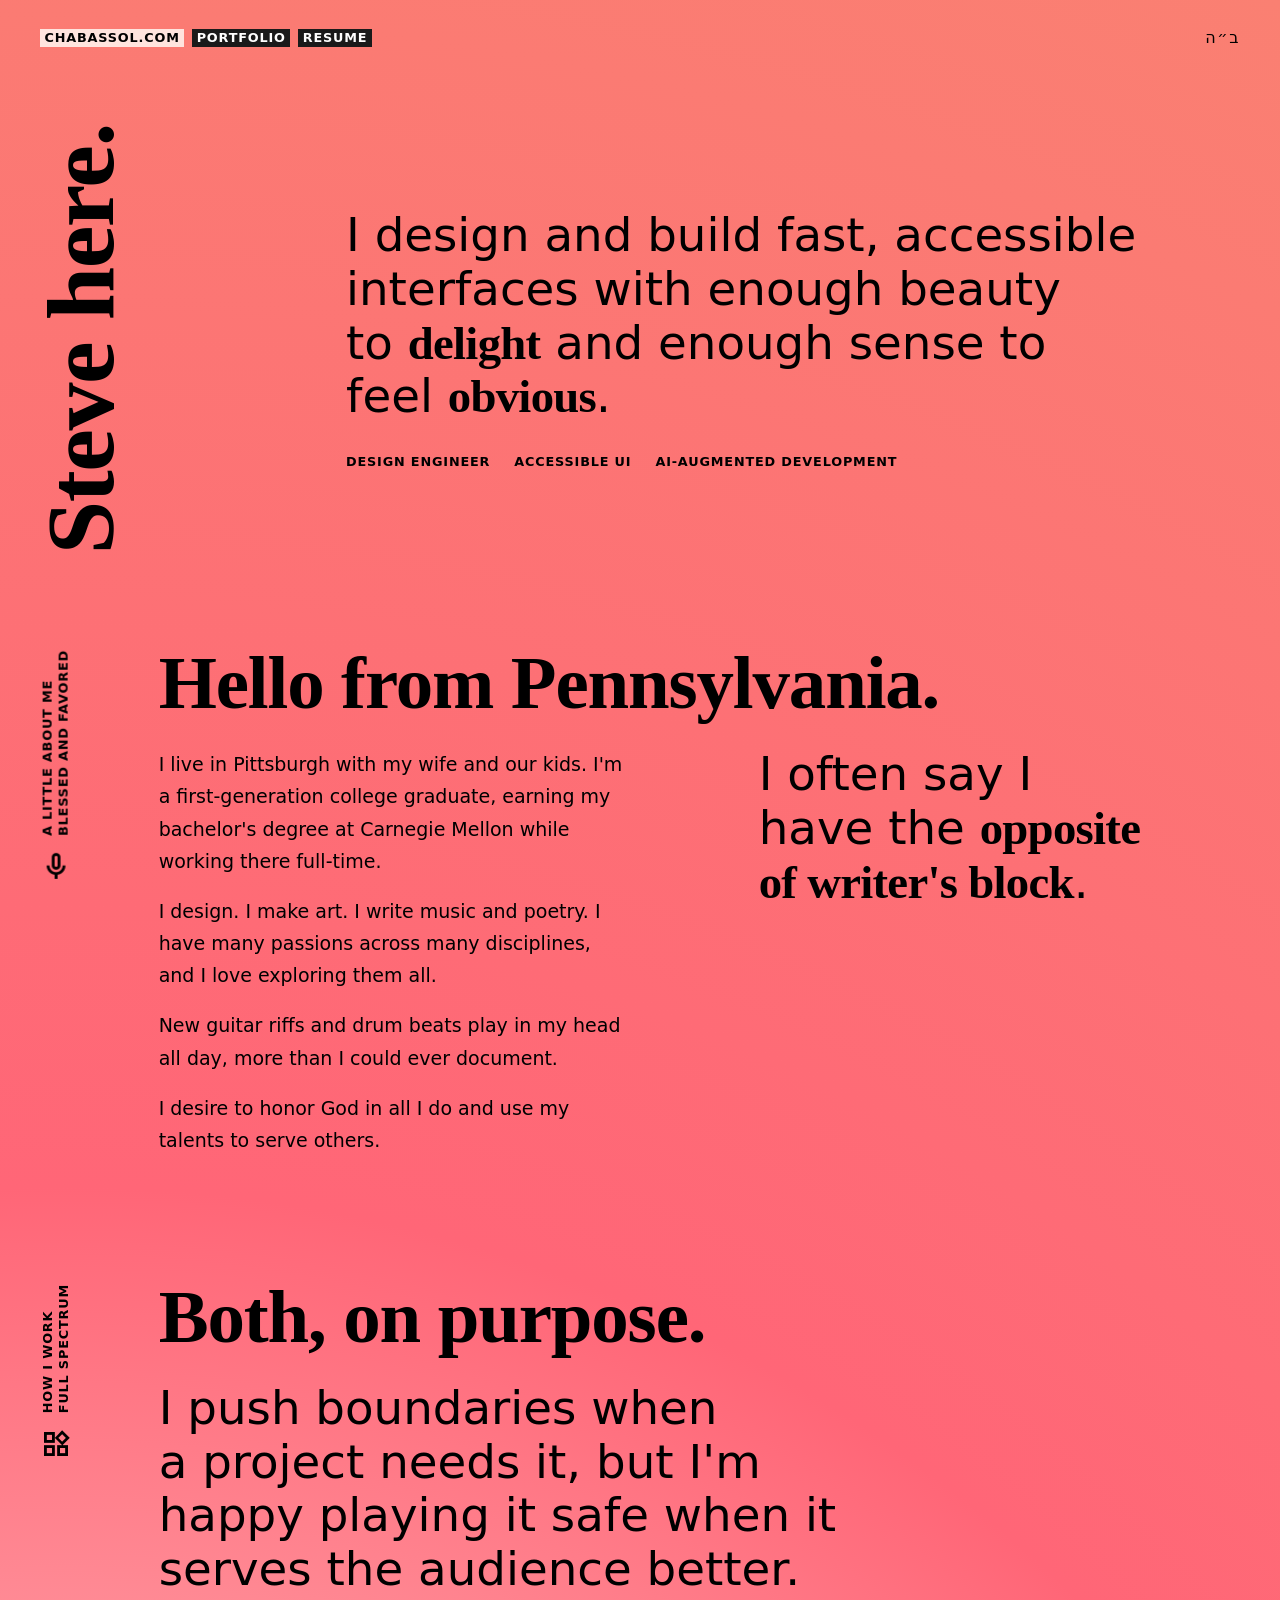
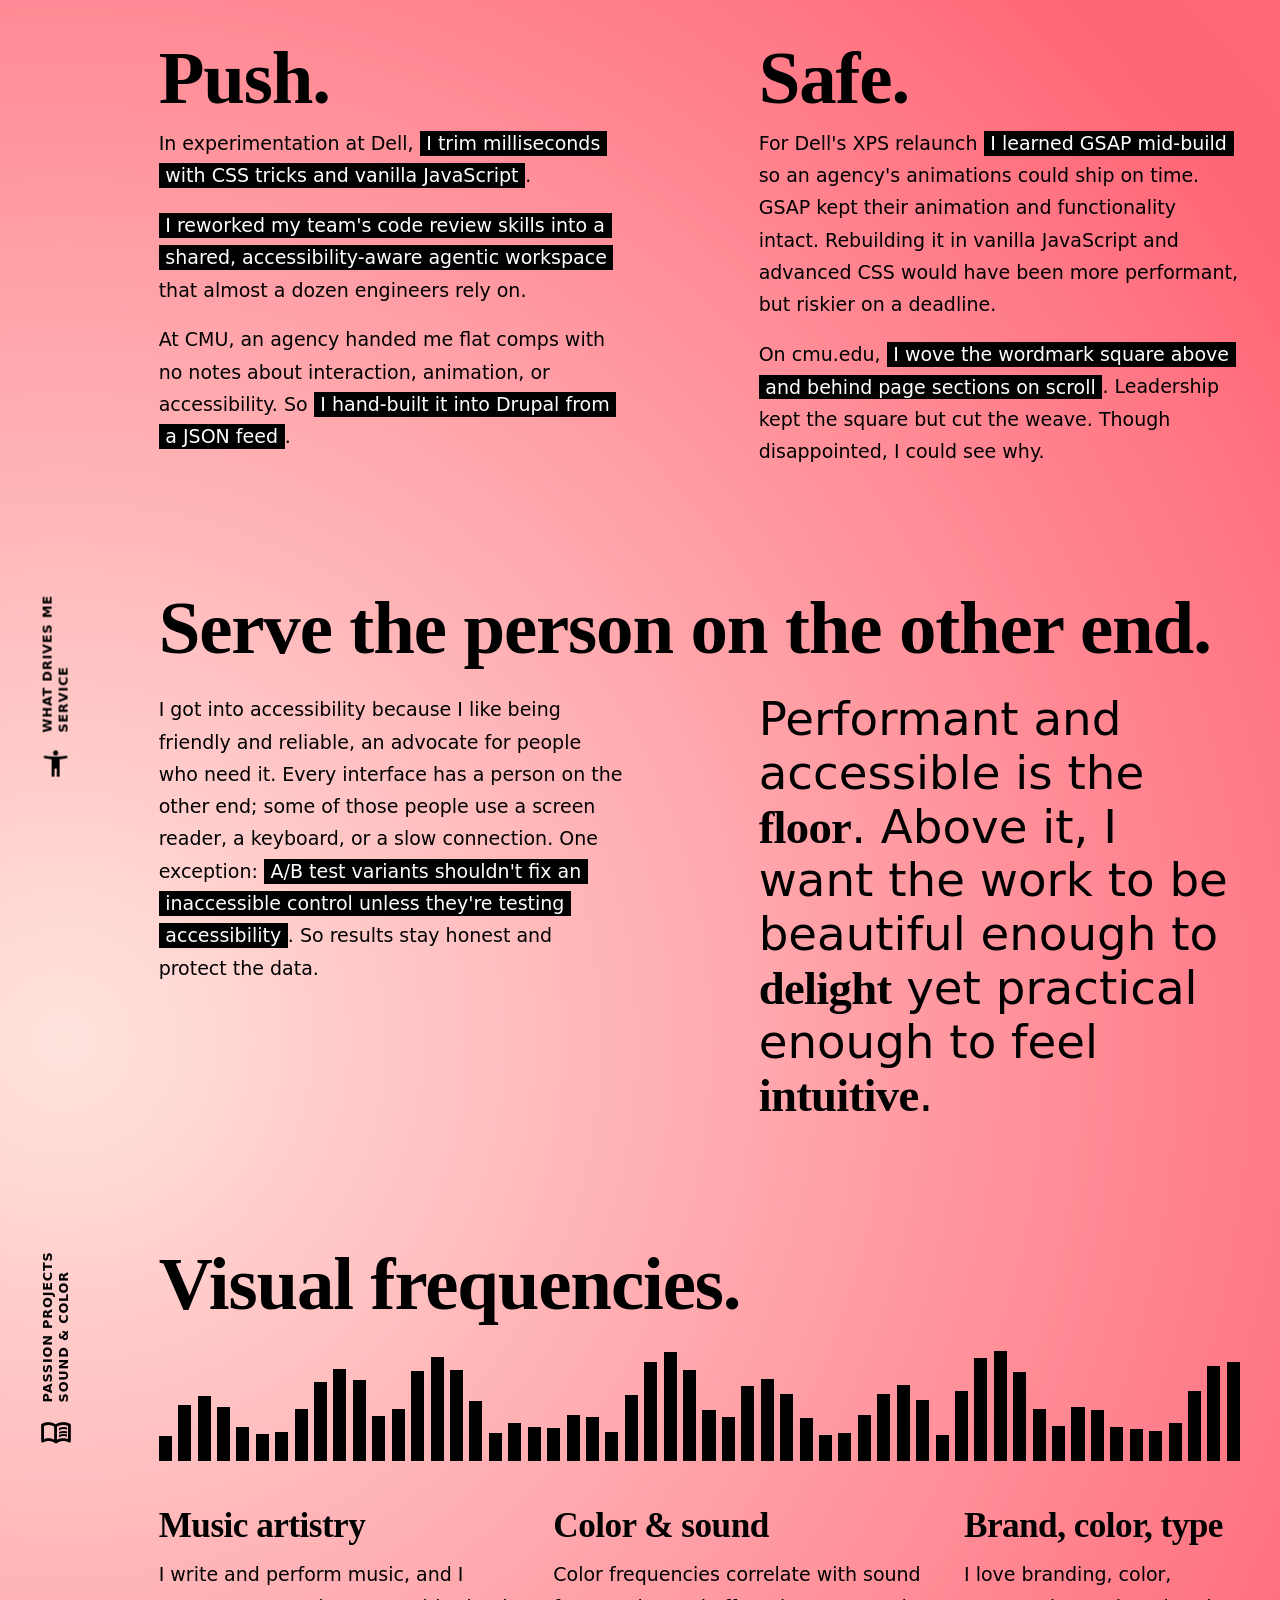
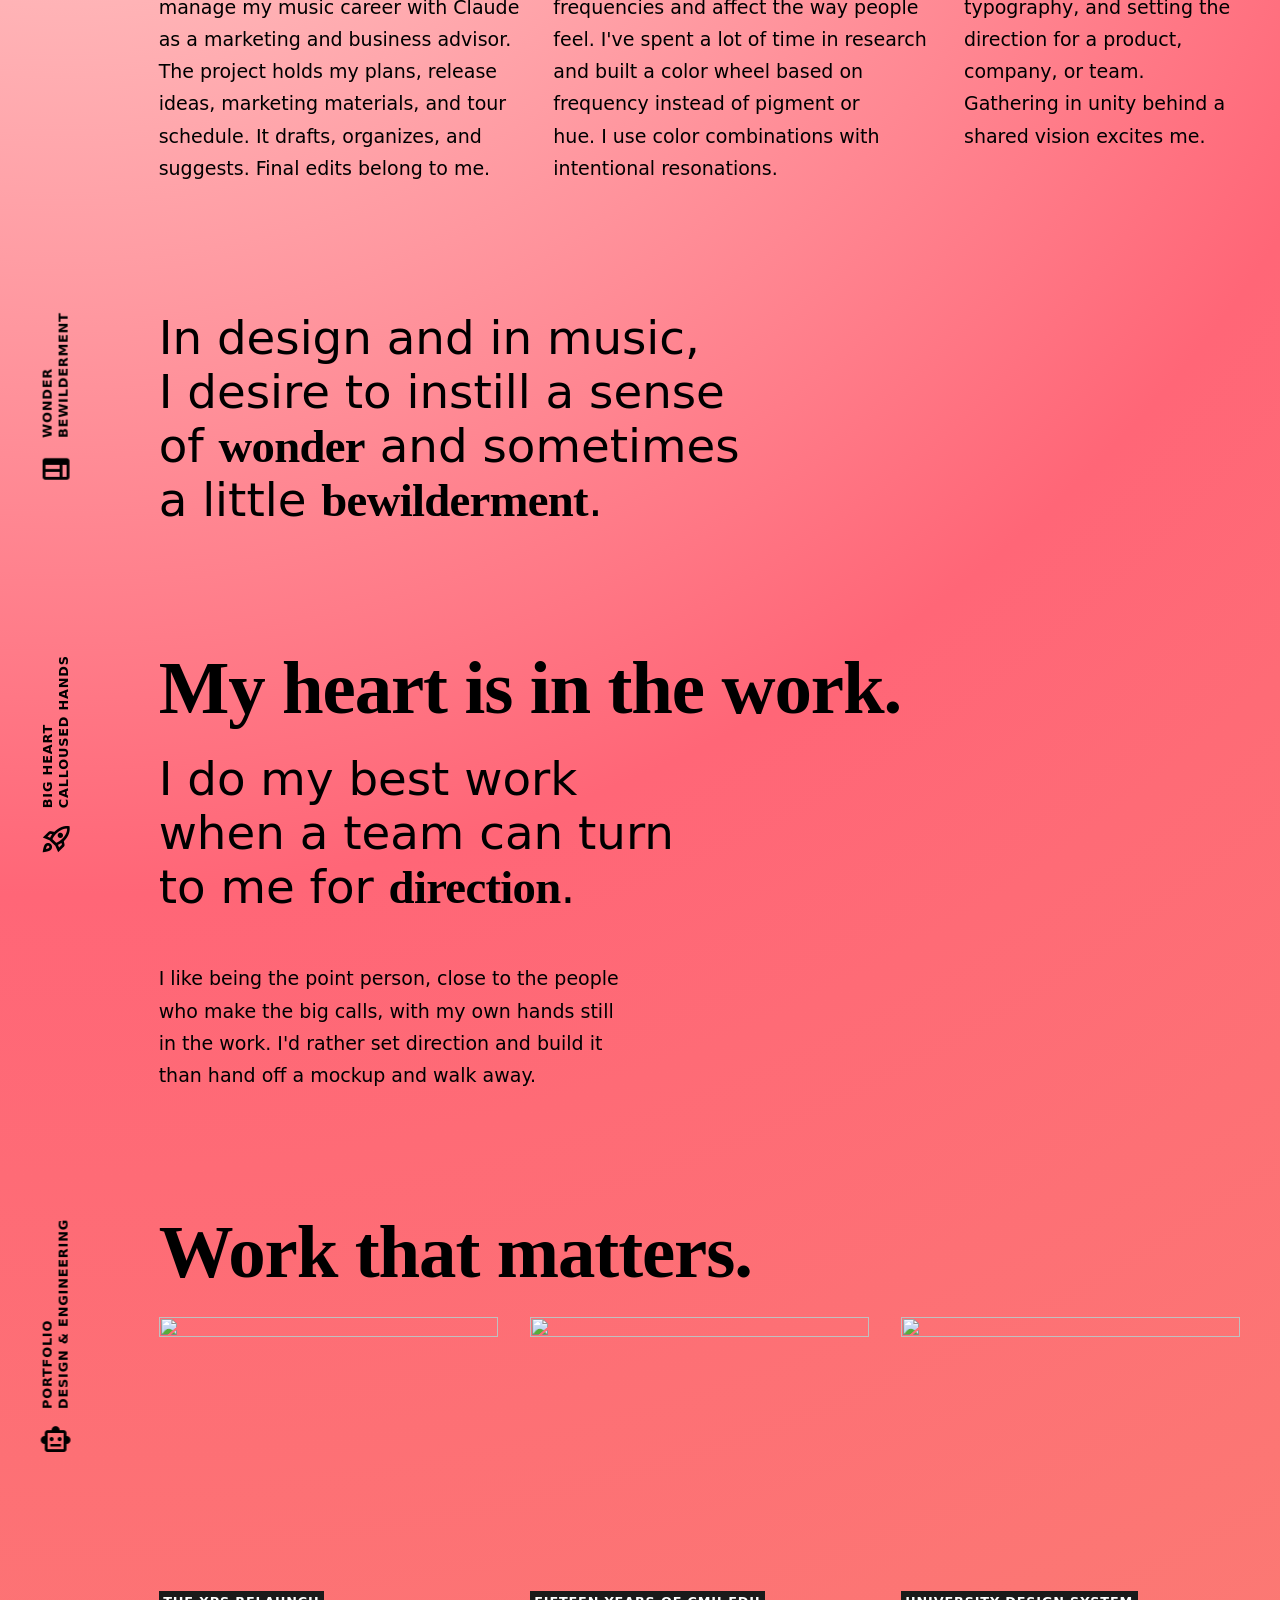
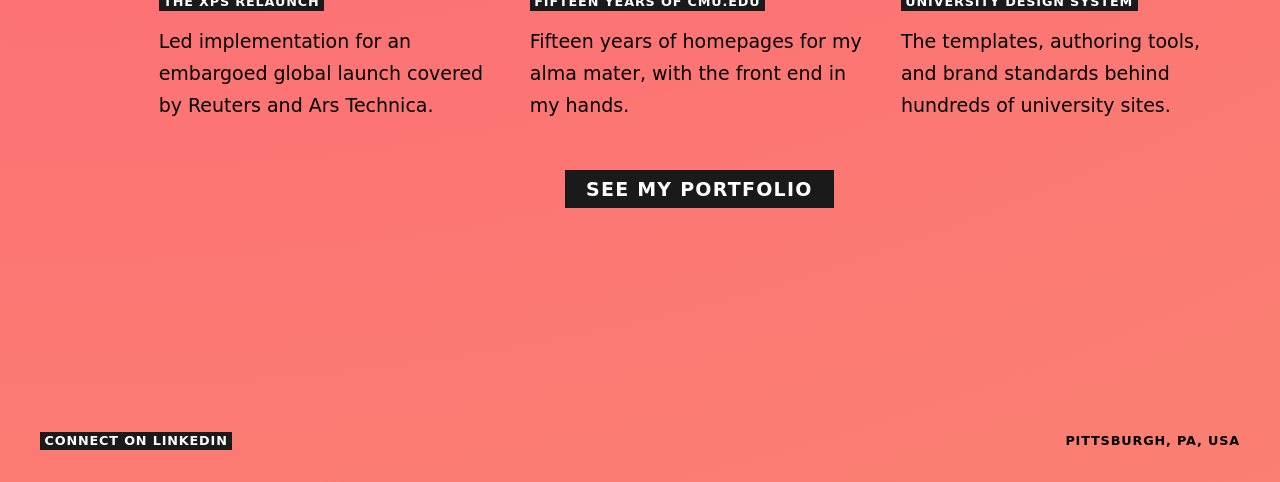
==== commit f8b70929: "little about me" ====
--- a/index.html
+++ b/index.html
@@ -67,14 +67,17 @@
 
     <div class="bands">
 
-      <section class="band" id="drives" aria-labelledby="drives-title">
-        <p class="case__meta"><span class="case__org">What drives me</span> Service</p>
-        <h2 class="case__title" id="drives-title">Serve the person on the other end.</h2>
+      <section class="band" id="about" aria-labelledby="about-title">
+        <p class="case__meta"><span class="case__org">A little about me</span> Blessed and favored</p>
+        <h2 class="case__title" id="about-title">Hello from Pennsylvania.</h2>
         <div class="band__body">
           <div class="band__prose band__item--left">
-            <p>I got into accessibility because I like being friendly and reliable, an advocate for people who need it. Every interface has a person on the other end; some of those people use a screen reader, a keyboard, or a slow connection. One exception: <a href="portfolio/#accessibility">A/B test variants shouldn't fix an inaccessible control unless they're testing accessibility</a>. So results stay honest and protect the data.</p>
+            <p>I live in Pittsburgh with my wife and our kids. I'm a first-generation college graduate, earning my bachelor's degree at Carnegie Mellon while working there full-time.</p>
+            <p>I design. I make art. I write music and poetry. I have many passions across many disciplines, and I love exploring them all.</p>
+            <p>New guitar riffs and drum beats play in my head all day, more than I could ever document.</p>
+            <p>I desire to honor God in all I do and use my talents to serve others.</p>
           </div>
-          <p class="lede band__lede band__item--right">Performant and accessible is the <strong>floor</strong>. Above it, I want the work to be beautiful enough to <strong>delight</strong> yet practical enough to feel <strong>intuitive</strong>.</p>
+          <p class="lede band__lede band__item--right">I often say I have the <strong>opposite of writer's block</strong>.</p>
         </div>
       </section>
 
@@ -94,6 +97,17 @@
             <p>For Dell's XPS relaunch <a href="portfolio/#xps">I learned GSAP mid-build</a> so an agency's animations could ship on time. GSAP kept their animation and functionality intact. Rebuilding it in vanilla JavaScript and advanced CSS would have been more performant, but riskier on a deadline.</p>
             <p>On cmu.edu, <a href="portfolio/#cmu">I wove the wordmark square above and behind page sections on scroll</a>. Leadership kept the square but cut the weave. Though disappointed, I could see why.</p>
           </div>
+        </div>
+      </section>
+
+      <section class="band" id="drives" aria-labelledby="drives-title">
+        <p class="case__meta"><span class="case__org">What drives me</span> Service</p>
+        <h2 class="case__title" id="drives-title">Serve the person on the other end.</h2>
+        <div class="band__body">
+          <div class="band__prose band__item--left">
+            <p>I got into accessibility because I like being friendly and reliable, an advocate for people who need it. Every interface has a person on the other end; some of those people use a screen reader, a keyboard, or a slow connection. One exception: <a href="portfolio/#accessibility">A/B test variants shouldn't fix an inaccessible control unless they're testing accessibility</a>. So results stay honest and protect the data.</p>
+          </div>
+          <p class="lede band__lede band__item--right">Performant and accessible is the <strong>floor</strong>. Above it, I want the work to be beautiful enough to <strong>delight</strong> yet practical enough to feel <strong>intuitive</strong>.</p>
         </div>
       </section>
 
--- a/css/site.css
+++ b/css/site.css
@@ -258,8 +258,8 @@
   text-decoration: none;
 }
 
-/* Where the row would run under Top, the home link keeps the first line and the rest drop beneath it. Three items run out of room under 340px, four under 410px. */
-@media (max-width: 339px) {
+/* Where the row would run under Top, the home link keeps the first line and the rest drop beneath it. */
+@media (max-width: 499px) {
   .nav {
     top: calc(1.5rem + (1.75rem - 1.35 * var(--eyebrow-size)) / 2);
     flex-wrap: wrap;
@@ -268,17 +268,6 @@
   }
 
   .nav .nav__link:first-child { margin-right: 100vw; }
-}
-
-@media (max-width: 409px) {
-  .nav:has(.nav__link:nth-child(4)) {
-    top: calc(1.5rem + (1.75rem - 1.35 * var(--eyebrow-size)) / 2);
-    flex-wrap: wrap;
-    gap: .5rem;
-    height: auto;
-  }
-
-  .nav:has(.nav__link:nth-child(4)) .nav__link:first-child { margin-right: 100vw; }
 }
 
 .sheet-head {
--- a/css/home.css
+++ b/css/home.css
@@ -63,6 +63,7 @@
 
 .band__cta { margin: 0; text-align: center; }
 
+#about .case__meta::before { content: "\e029"; content: "\e029" / ""; }
 #drives .case__meta::before { content: "\e92c"; content: "\e92c" / ""; }
 #range .case__meta::before { content: "\e1bd"; content: "\e1bd" / ""; }
 #passion .case__meta::before { content: "\ea19"; content: "\ea19" / ""; }
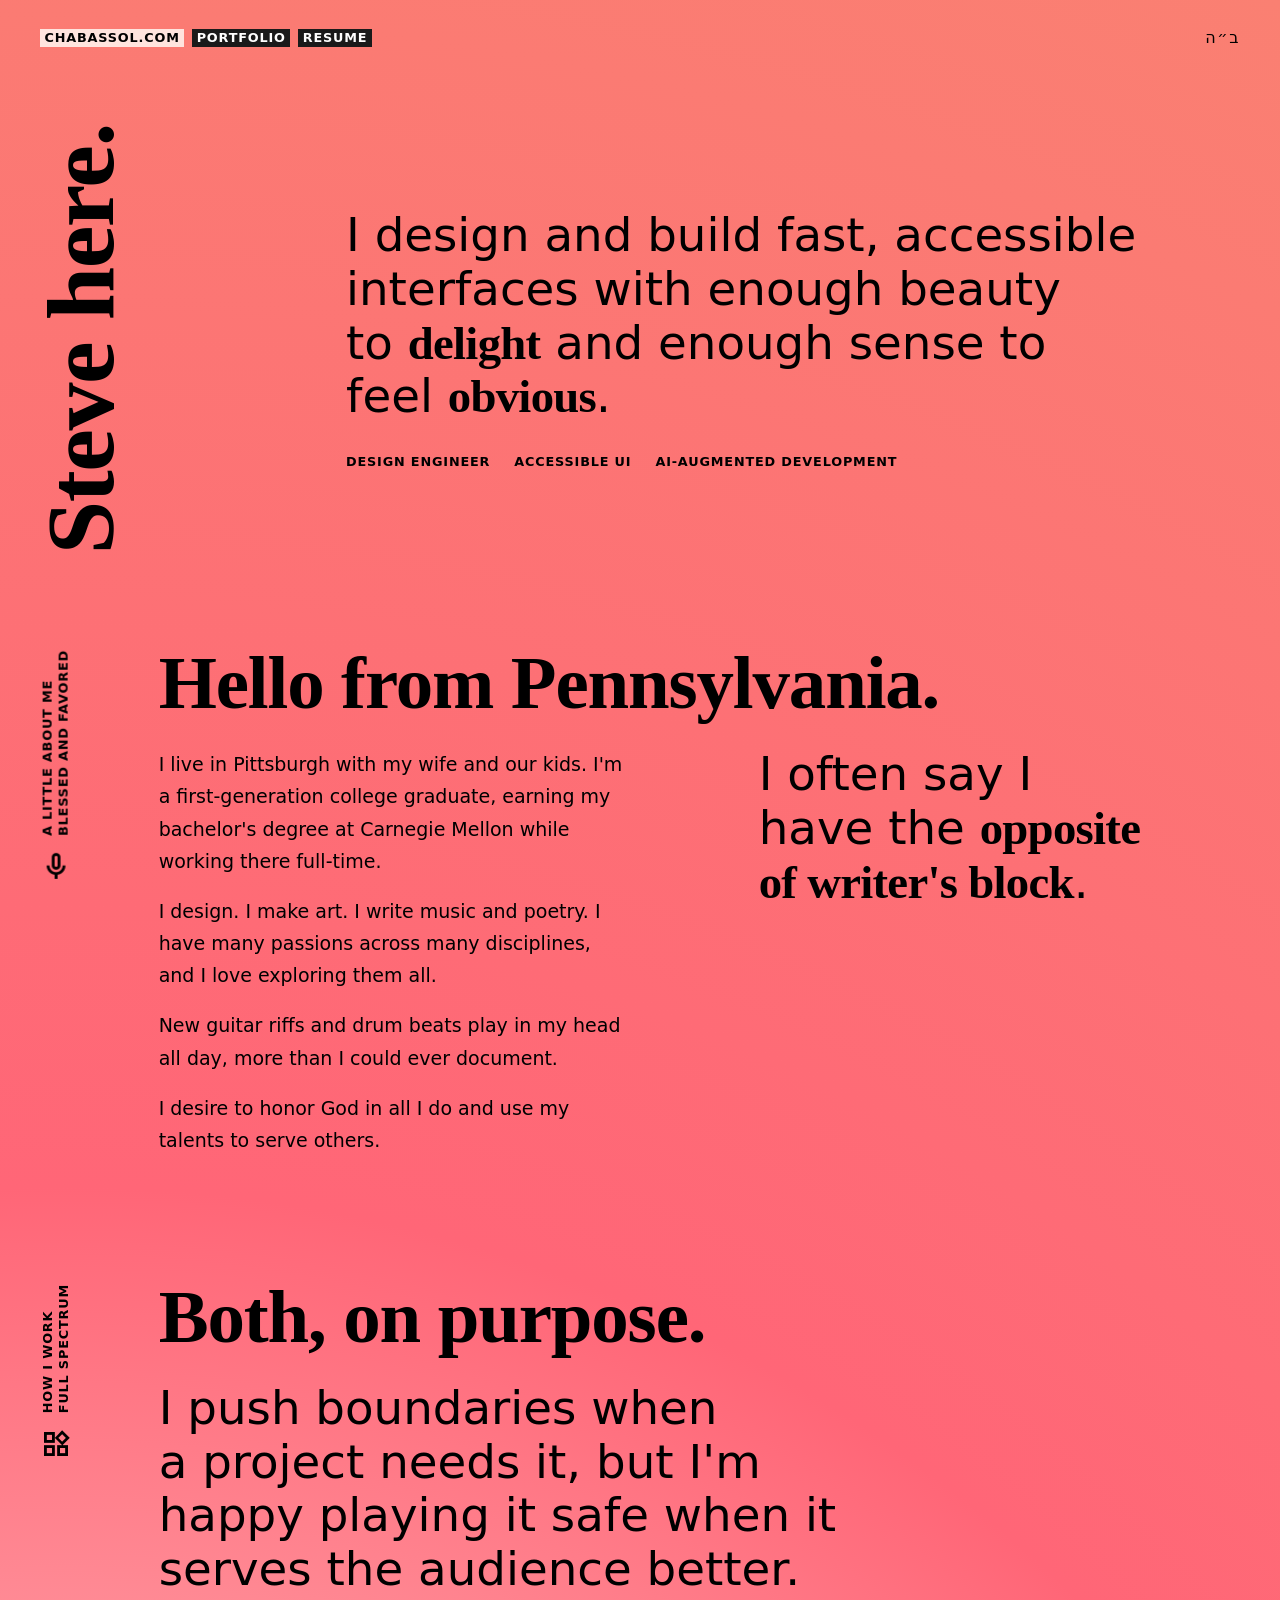
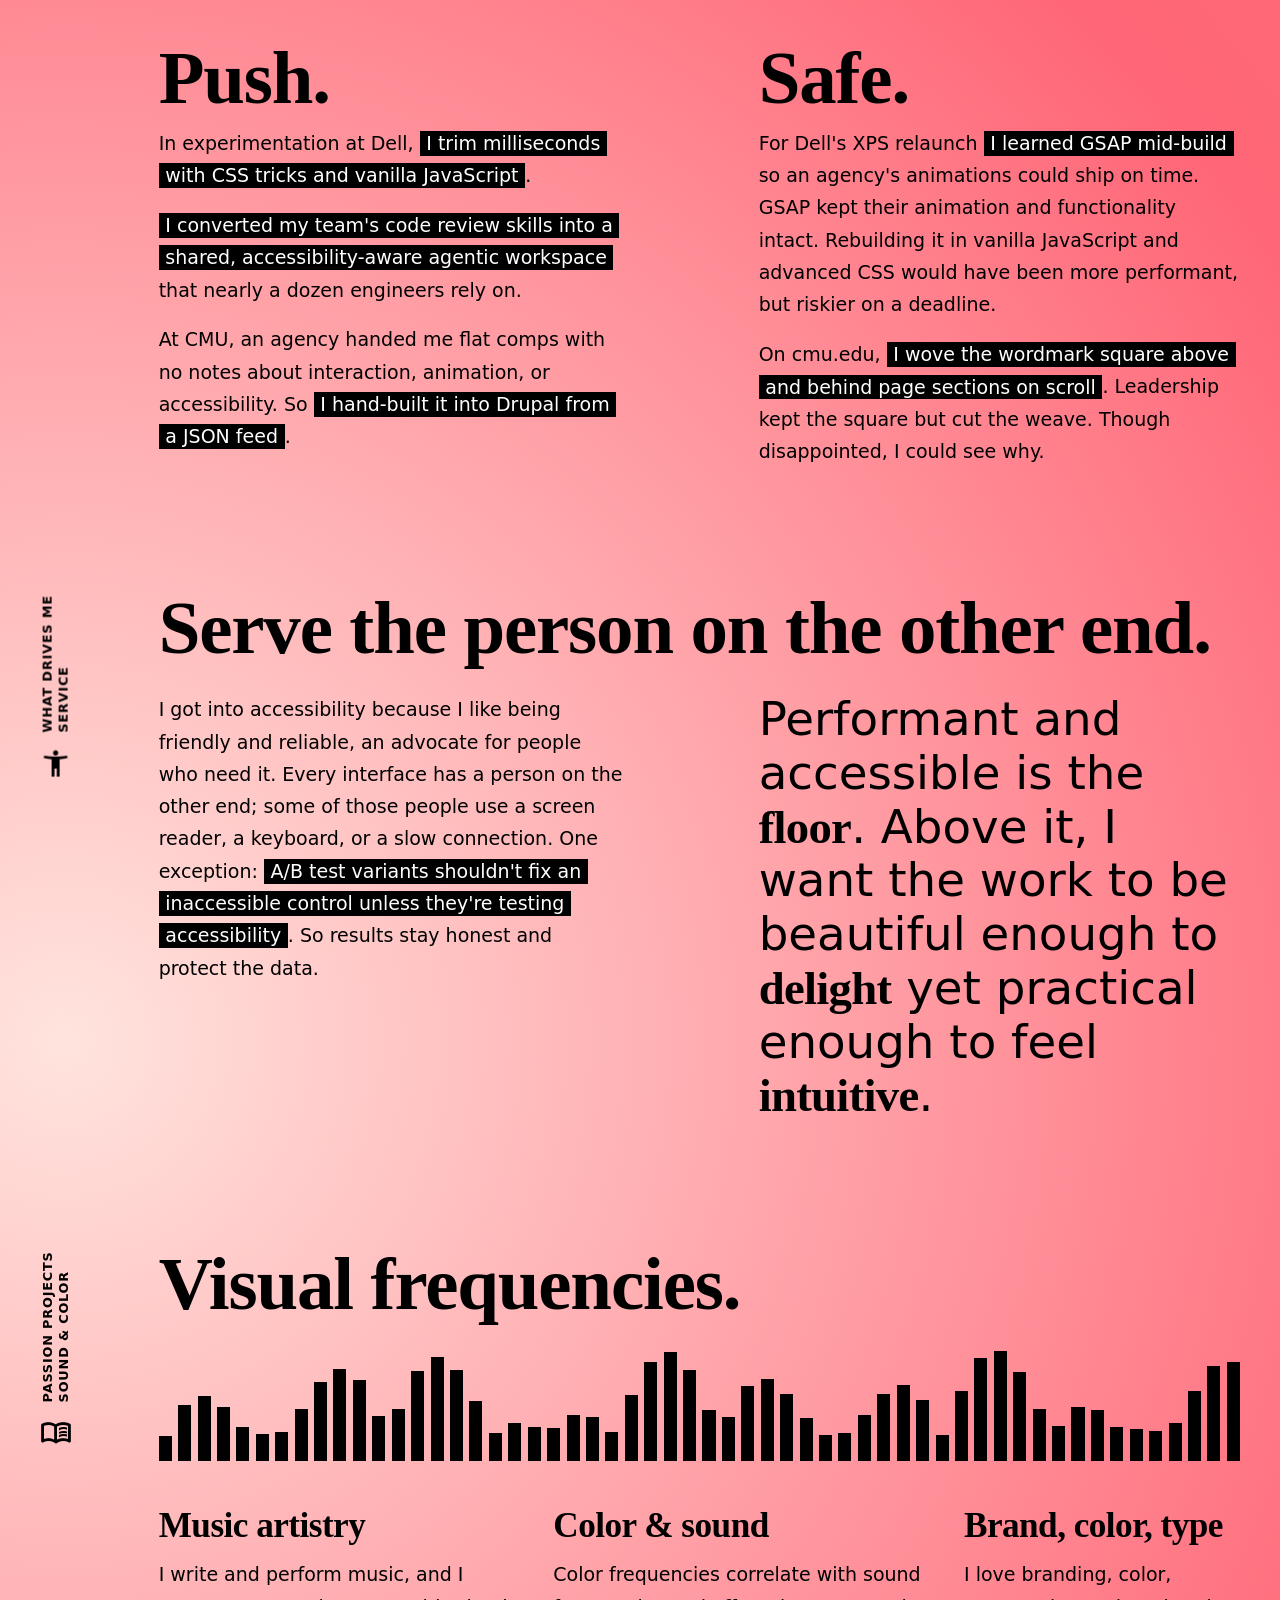
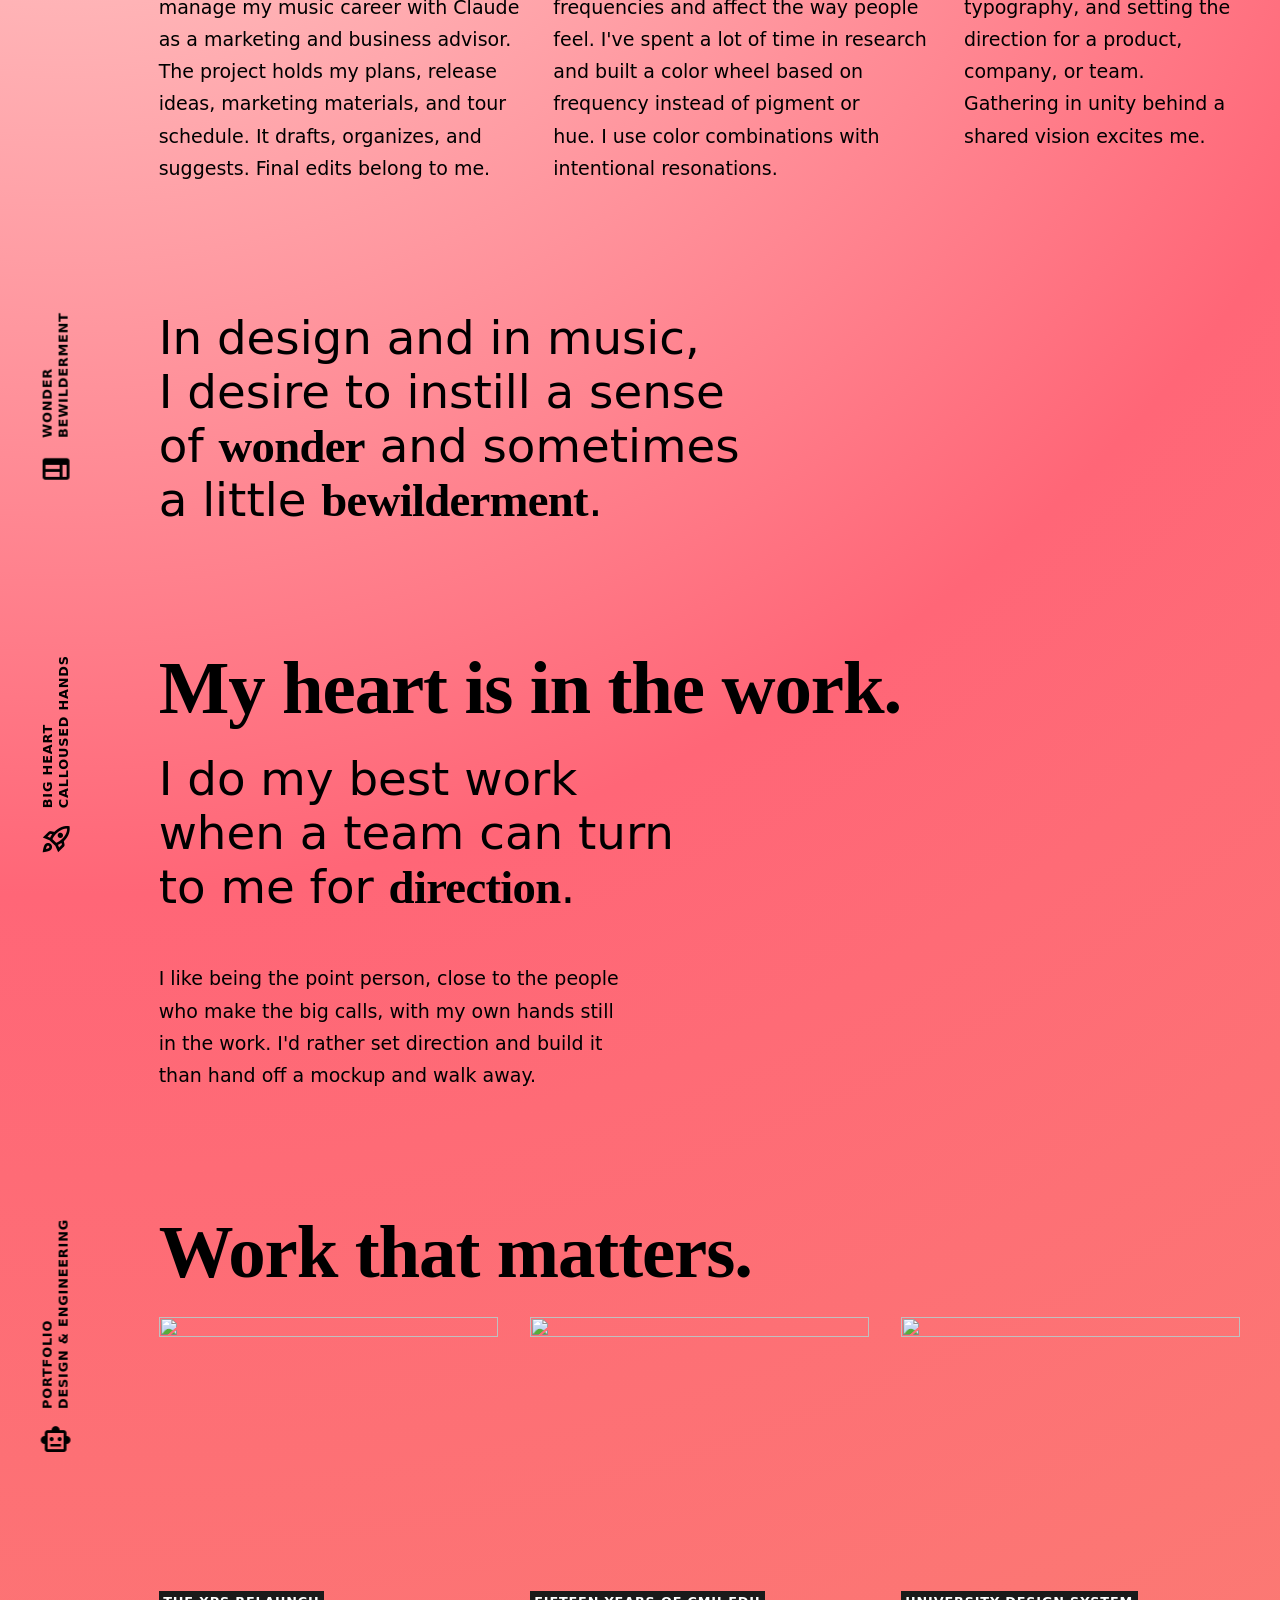
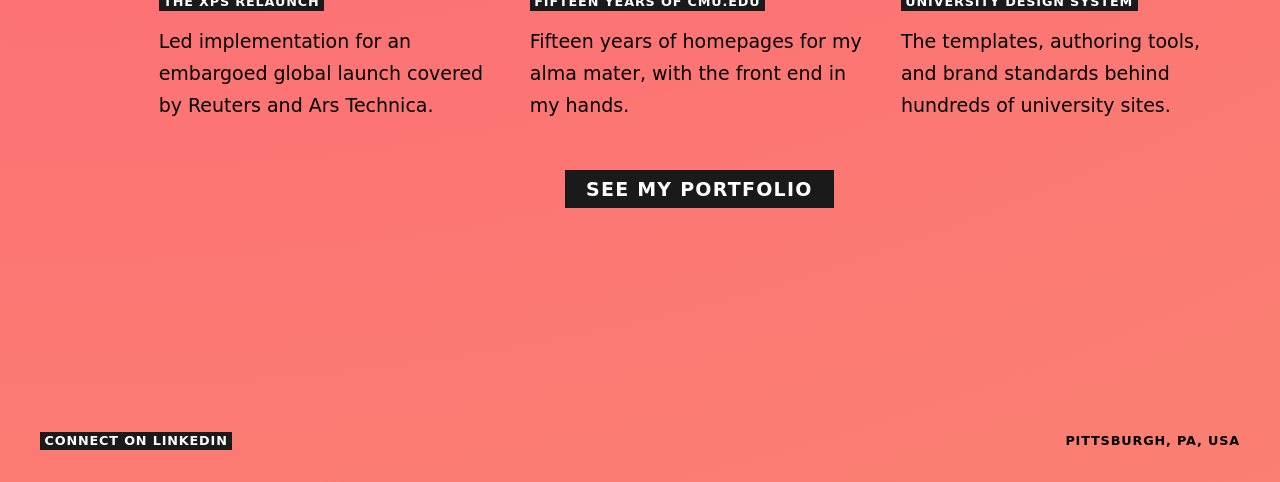
==== commit e3e5da08: "feeling substantiated substantiated, yes. substantiated." ====
--- a/index.html
+++ b/index.html
@@ -4,7 +4,7 @@
 <head>
   <meta charset="utf-8">
   <title>Steve Chabassol: Design Engineer</title>
-  <meta name="description" content="Steve Chabassol designs fast, accessible interfaces. Made to serve. Built to delight. Work from Dell Technologies and fifteen years at Carnegie Mellon.">
+  <meta name="description" content="Steve Chabassol designs fast, accessible interfaces. Made to serve. Built to delight. Wrote Carnegie Mellon's web accessibility standards; now building experiments at Dell.">
   <meta name="viewport" content="width=device-width, initial-scale=1">
   <link rel="canonical" href="https://chabassol.com/">
 
@@ -17,7 +17,7 @@
   <meta property="og:site_name" content="Steve Chabassol">
   <meta property="og:url" content="https://chabassol.com/">
   <meta property="og:title" content="Steve Chabassol: Design Engineer">
-  <meta property="og:description" content="Steve Chabassol designs fast, accessible interfaces. Made to serve. Built to delight. Work from Dell Technologies and fifteen years at Carnegie Mellon.">
+  <meta property="og:description" content="Steve Chabassol designs fast, accessible interfaces. Made to serve. Built to delight. Wrote Carnegie Mellon's web accessibility standards; now building experiments at Dell.">
   <meta property="og:image" content="https://chabassol.com/share-card.png">
   <meta property="og:image:width" content="1200">
   <meta property="og:image:height" content="630">
@@ -89,7 +89,7 @@
           <div class="band__prose band__item--left">
             <h3 class="band__sub band__sub--display">Push.</h3>
             <p>In experimentation at Dell, <a href="portfolio/#experiments">I trim milliseconds with CSS tricks and vanilla JavaScript</a>.</p>
-            <p><a href="portfolio/#ai-review">I reworked my team's code review skills into a shared, accessibility-aware agentic workspace</a> that almost a dozen engineers rely on.</p>
+            <p><a href="portfolio/#ai-review">I converted my team's code review skills into a shared, accessibility-aware agentic workspace</a> that nearly a dozen engineers rely on.</p>
             <p>At CMU, an agency handed me flat comps with no notes about interaction, animation, or accessibility. So <a href="portfolio/#gallery">I hand-built it into Drupal from a JSON feed</a>.</p>
           </div>
           <div class="band__prose band__item--right">
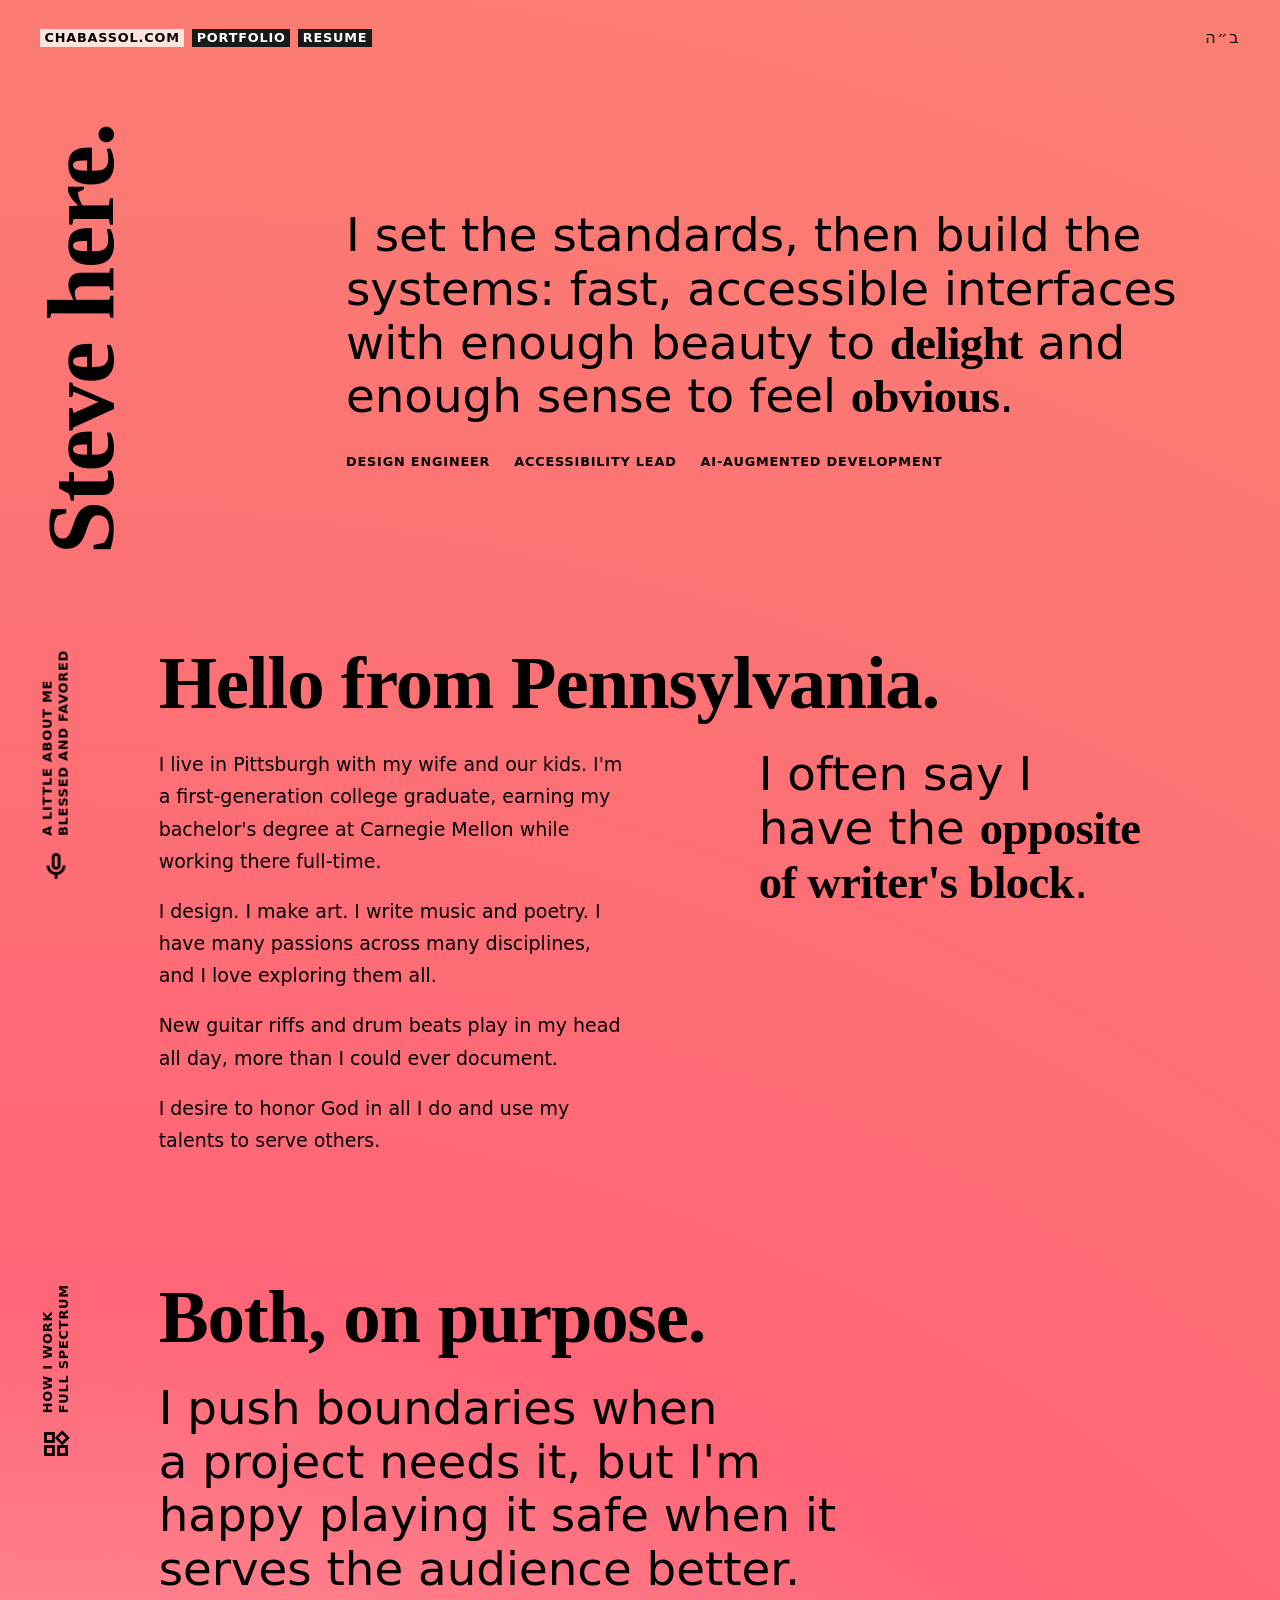
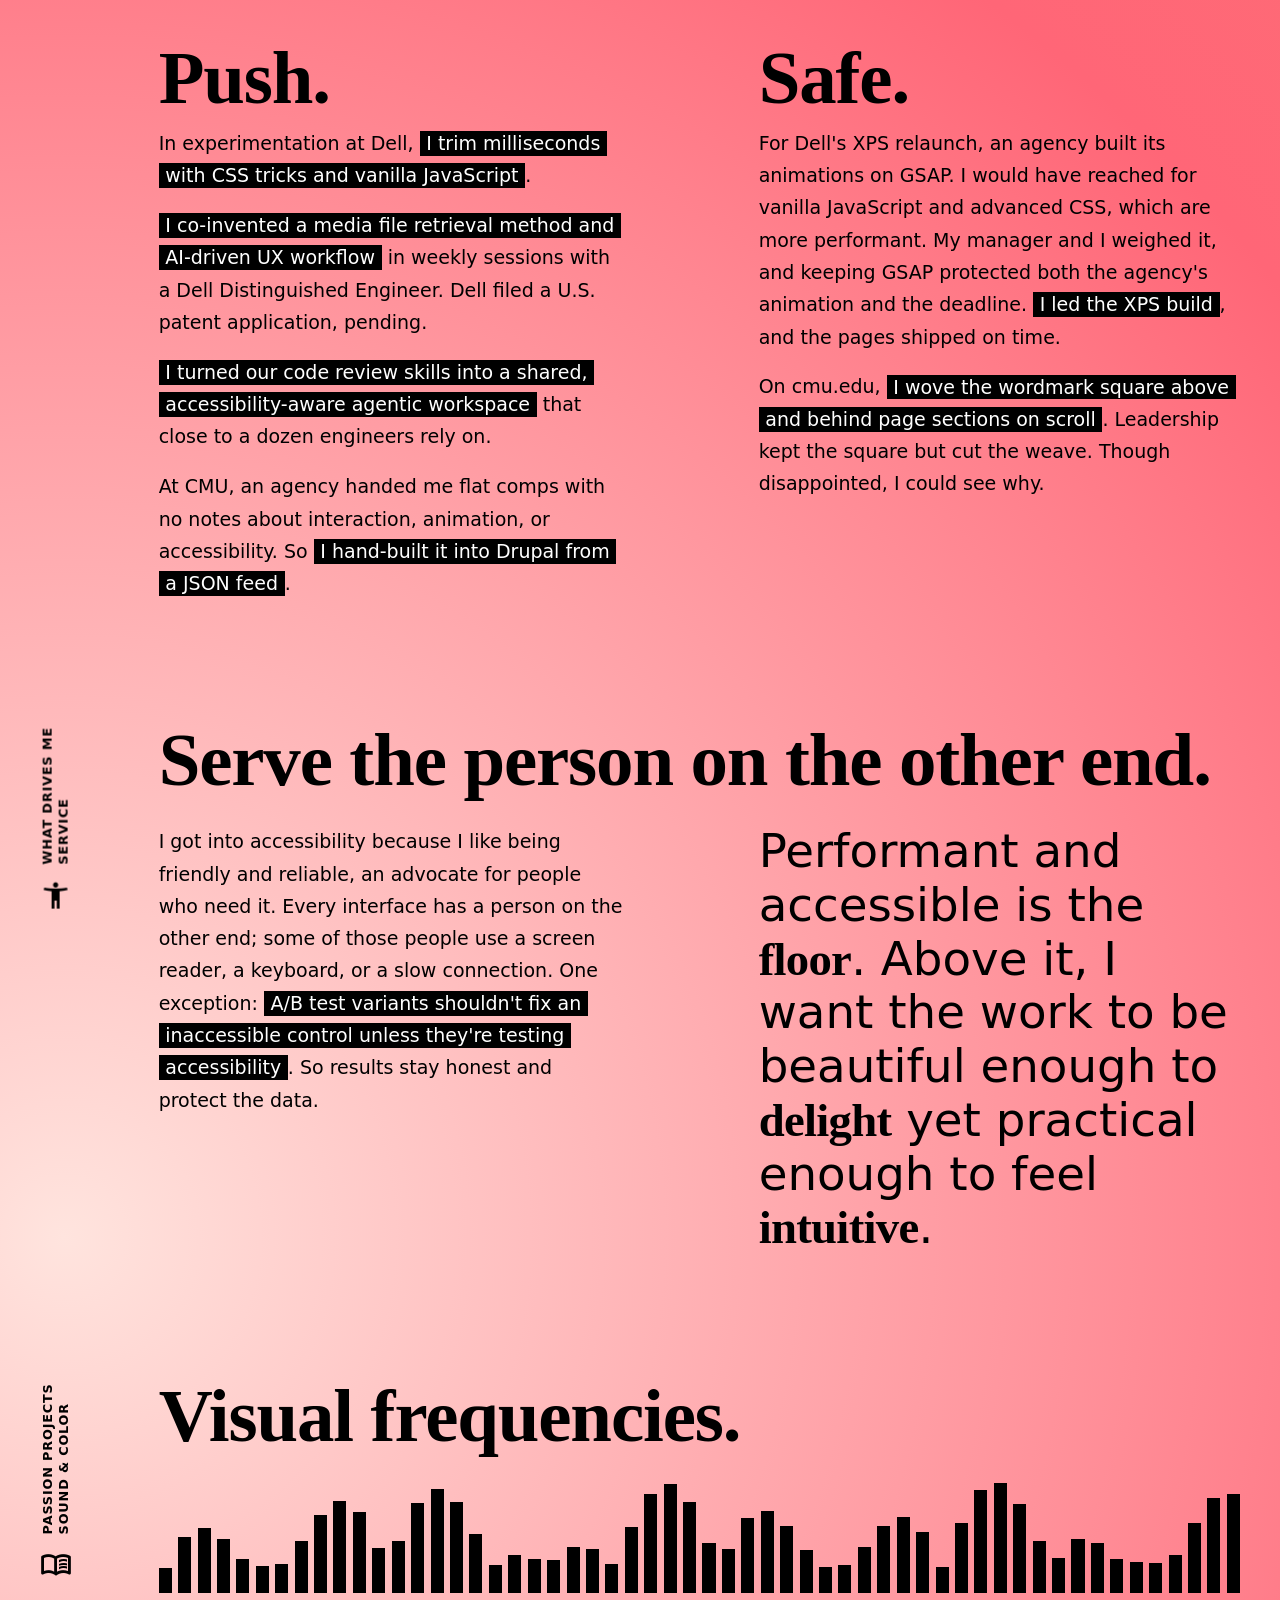
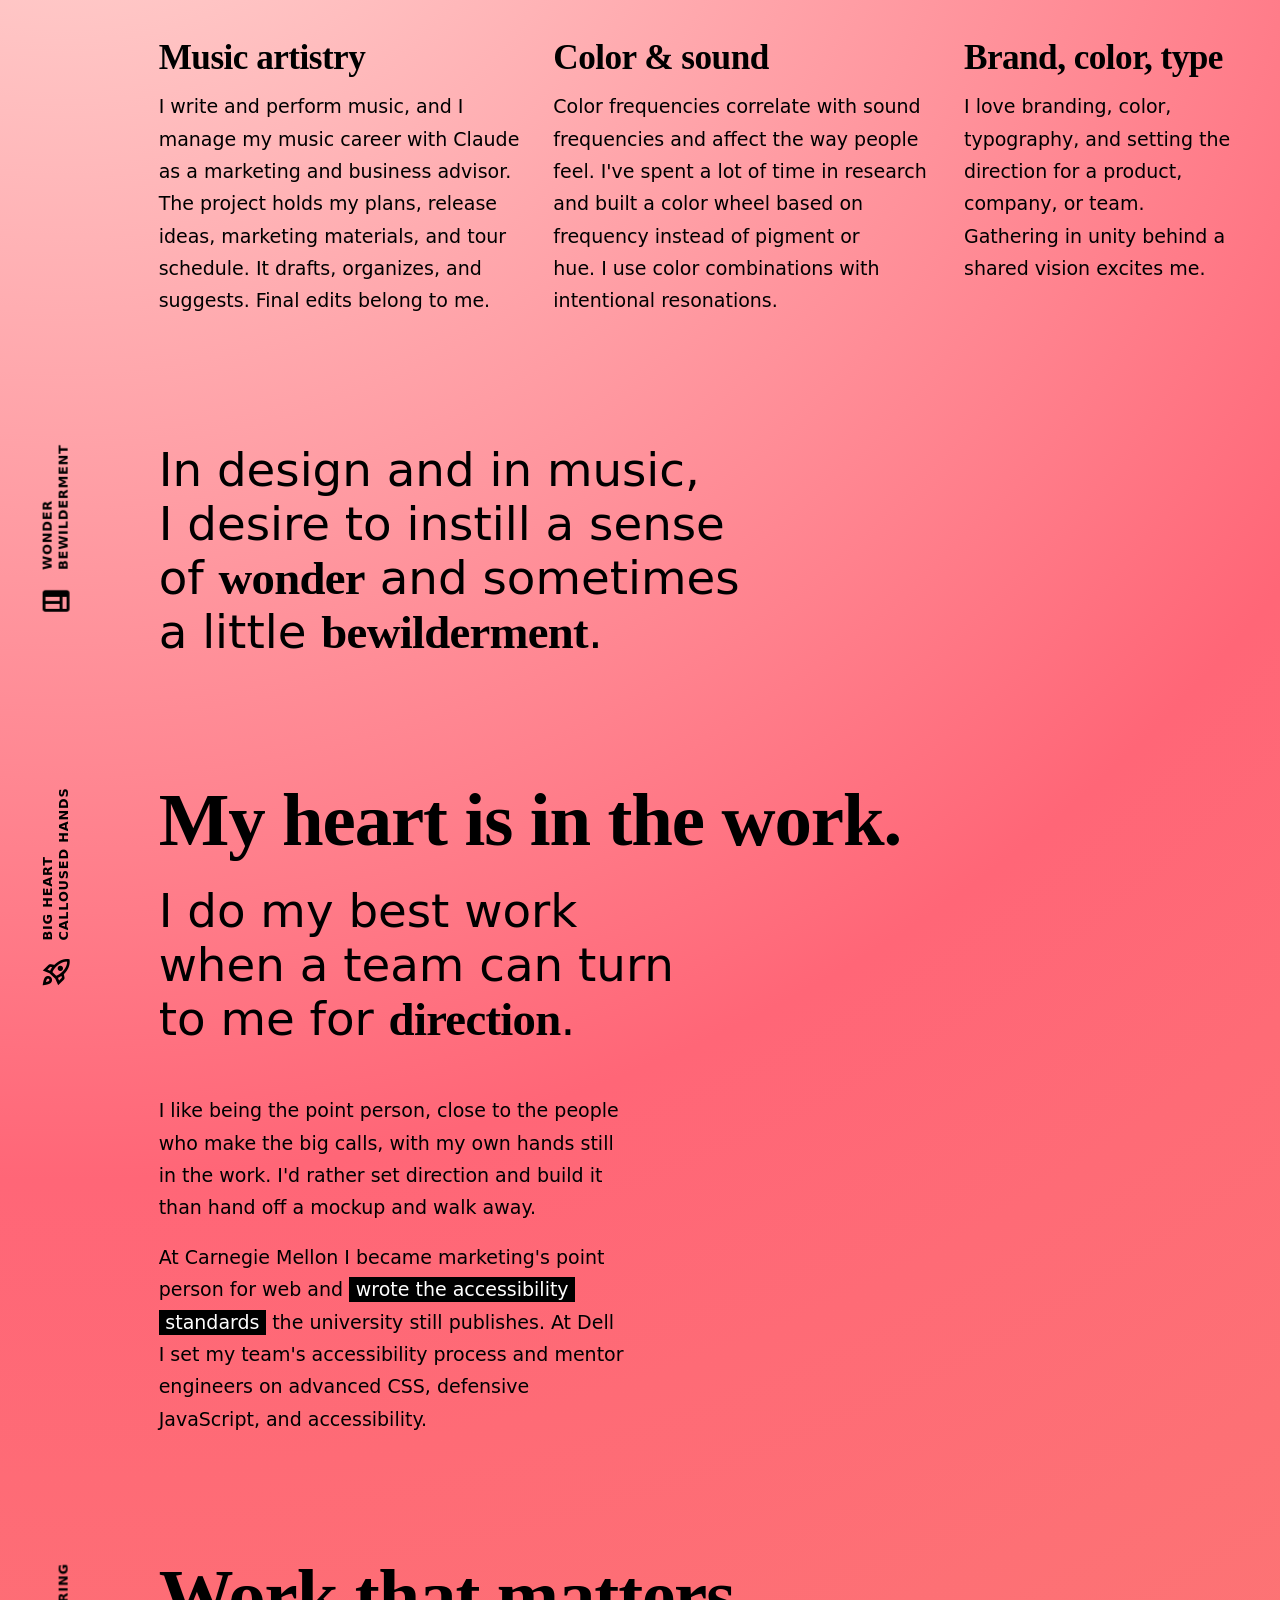
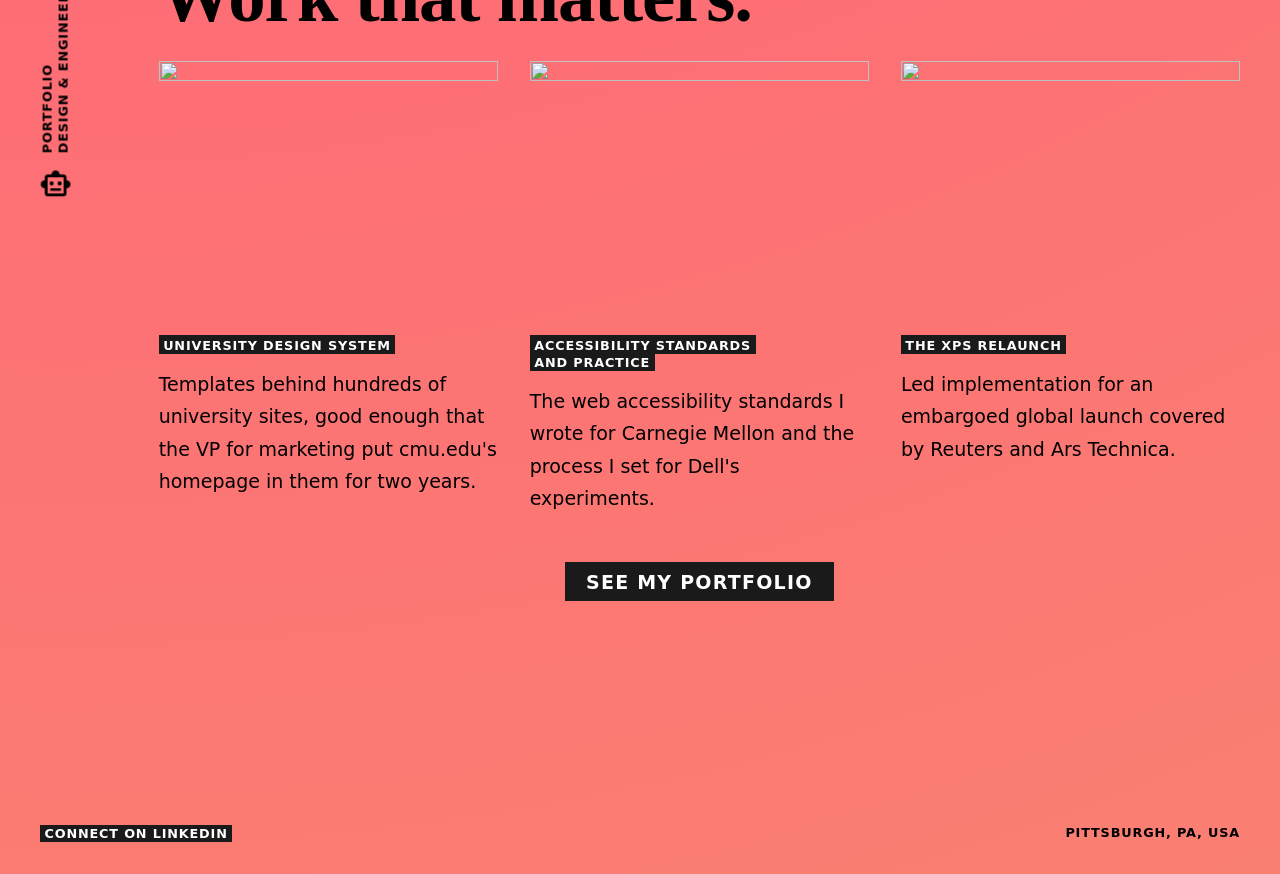
==== commit d3dde00a: "Lead with accessibility and standards; refresh share card Rework home, resume, and portfolio copy an" ====
--- a/index.html
+++ b/index.html
@@ -4,7 +4,7 @@
 <head>
   <meta charset="utf-8">
   <title>Steve Chabassol: Design Engineer</title>
-  <meta name="description" content="Steve Chabassol designs fast, accessible interfaces. Made to serve. Built to delight. Wrote Carnegie Mellon's web accessibility standards; now building experiments at Dell.">
+  <meta name="description" content="Design engineer Steve Chabassol sets the standards, then builds the systems: Carnegie Mellon's web brand, templates, and accessibility standards for 250+ sites, and his Dell team's accessibility process. Made to serve. Built to delight.">
   <meta name="viewport" content="width=device-width, initial-scale=1">
   <link rel="canonical" href="https://chabassol.com/">
 
@@ -17,13 +17,13 @@
   <meta property="og:site_name" content="Steve Chabassol">
   <meta property="og:url" content="https://chabassol.com/">
   <meta property="og:title" content="Steve Chabassol: Design Engineer">
-  <meta property="og:description" content="Steve Chabassol designs fast, accessible interfaces. Made to serve. Built to delight. Wrote Carnegie Mellon's web accessibility standards; now building experiments at Dell.">
+  <meta property="og:description" content="Design engineer Steve Chabassol sets the standards, then builds the systems: Carnegie Mellon's web brand, templates, and accessibility standards for 250+ sites, and his Dell team's accessibility process. Made to serve. Built to delight.">
   <meta property="og:image" content="https://chabassol.com/share-card.png">
   <meta property="og:image:width" content="1200">
   <meta property="og:image:height" content="630">
-  <meta property="og:image:alt" content="The words Steve here set sideways in heavy slab letters, beside the lines Made to serve and Built to delight, above three black tags reading Design engineer, Accessible UI, and AI-augmented development, on a salmon gradient.">
+  <meta property="og:image:alt" content="The words Steve here set sideways in heavy slab letters, beside the lines Made to serve and Built to delight, above three black tags reading Design engineer, Accessibility lead, and AI-augmented development, on a salmon gradient.">
   <meta name="twitter:card" content="summary_large_image">
-  <meta name="twitter:image:alt" content="The words Steve here set sideways in heavy slab letters, beside the lines Made to serve and Built to delight, above three black tags reading Design engineer, Accessible UI, and AI-augmented development, on a salmon gradient.">
+  <meta name="twitter:image:alt" content="The words Steve here set sideways in heavy slab letters, beside the lines Made to serve and Built to delight, above three black tags reading Design engineer, Accessibility lead, and AI-augmented development, on a salmon gradient.">
 
   <link rel="icon" href="favicon.ico" sizes="32x32">
   <link rel="icon" href="favicon.svg" type="image/svg+xml">
@@ -57,10 +57,10 @@
 
     <header class="sheet-head">
       <h1 class="sheet-head__title">Steve here.</h1>
-      <p class="sheet-head__lede">I design and build fast, accessible interfaces with enough beauty to <strong>delight</strong> and enough sense to feel <strong>obvious</strong>.</p>
+      <p class="sheet-head__lede">I set the standards, then build the systems: fast, accessible interfaces with enough beauty to <strong>delight</strong> and enough sense to feel <strong>obvious</strong>.</p>
       <ul class="sheet-head__labels">
         <li class="label">Design engineer</li>
-        <li class="label">Accessible UI</li>
+        <li class="label">Accessibility lead</li>
         <li class="label">AI-augmented development</li>
       </ul>
     </header>
@@ -89,12 +89,13 @@
           <div class="band__prose band__item--left">
             <h3 class="band__sub band__sub--display">Push.</h3>
             <p>In experimentation at Dell, <a href="portfolio/#experiments">I trim milliseconds with CSS tricks and vanilla JavaScript</a>.</p>
-            <p><a href="portfolio/#ai-review">I converted my team's code review skills into a shared, accessibility-aware agentic workspace</a> that nearly a dozen engineers rely on.</p>
+            <p><a href="portfolio/#patent">I co-invented a media file retrieval method and AI-driven UX workflow</a> in weekly sessions with a Dell Distinguished Engineer. Dell filed a U.S. patent application, pending.</p>
+            <p><a href="portfolio/#ai-review">I turned our code review skills into a shared, accessibility-aware agentic workspace</a> that close to a dozen engineers rely on.</p>
             <p>At CMU, an agency handed me flat comps with no notes about interaction, animation, or accessibility. So <a href="portfolio/#gallery">I hand-built it into Drupal from a JSON feed</a>.</p>
           </div>
           <div class="band__prose band__item--right">
             <h3 class="band__sub band__sub--display">Safe.</h3>
-            <p>For Dell's XPS relaunch <a href="portfolio/#xps">I learned GSAP mid-build</a> so an agency's animations could ship on time. GSAP kept their animation and functionality intact. Rebuilding it in vanilla JavaScript and advanced CSS would have been more performant, but riskier on a deadline.</p>
+            <p>For Dell's XPS relaunch, an agency built its animations on GSAP. I would have reached for vanilla JavaScript and advanced CSS, which are more performant. My manager and I weighed it, and keeping GSAP protected both the agency's animation and the deadline. <a href="portfolio/#xps">I led the XPS build</a>, and the pages shipped on time.</p>
             <p>On cmu.edu, <a href="portfolio/#cmu">I wove the wordmark square above and behind page sections on scroll</a>. Leadership kept the square but cut the weave. Though disappointed, I could see why.</p>
           </div>
         </div>
@@ -146,6 +147,7 @@
           <p class="lede band__lede band__lede--narrow band__item--wide">I do my best work when a team can turn to me for <strong>direction</strong>.</p>
           <div class="band__prose band__item--left">
             <p>I like being the point person, close to the people who make the big calls, with my own hands still in the work. I'd rather set direction and build it than hand off a mockup and walk away.</p>
+            <p>At Carnegie Mellon I became marketing's point person for web and <a href="portfolio/#accessibility">wrote the accessibility standards</a> the university still publishes. At Dell I set my team's accessibility process and mentor engineers on advanced CSS, defensive JavaScript, and accessibility.</p>
           </div>
         </div>
       </section>
@@ -155,19 +157,19 @@
         <h2 class="case__title" id="portfolio-title">Work that matters.</h2>
         <div class="band__body">
           <article class="card">
+            <img class="card__img" src="images/cmu-design-system.jpg" alt="" width="600" height="450" loading="lazy" decoding="async">
+            <h3 class="card__title"><a class="jump__link" href="portfolio/#design-system">University Design System</a></h3>
+            <p class="card__line">Templates behind hundreds of university sites, good enough that the VP for marketing put cmu.edu's homepage in them for two years.</p>
+          </article>
+          <article class="card">
+            <img class="card__img" src="images/cmu-a11y.jpg" alt="" width="600" height="450" loading="lazy" decoding="async">
+            <h3 class="card__title"><a class="jump__link" href="portfolio/#accessibility">Accessibility Standards and Practice</a></h3>
+            <p class="card__line">The web accessibility standards I wrote for Carnegie Mellon and the process I set for Dell's experiments.</p>
+          </article>
+          <article class="card">
             <img class="card__img" src="images/xps-hero.jpg" alt="" width="600" height="450" loading="lazy" decoding="async">
             <h3 class="card__title"><a class="jump__link" href="portfolio/#xps">The XPS Relaunch</a></h3>
             <p class="card__line">Led implementation for an embargoed global launch covered by Reuters and Ars Technica.</p>
-          </article>
-          <article class="card">
-            <img class="card__img" src="images/cmu-2019-hero.jpg" alt="" width="600" height="450" loading="lazy" decoding="async">
-            <h3 class="card__title"><a class="jump__link" href="portfolio/#cmu">Fifteen Years of cmu.edu</a></h3>
-            <p class="card__line">Fifteen years of homepages for my alma mater, with the front end in my hands.</p>
-          </article>
-          <article class="card">
-            <img class="card__img" src="images/cmu-design-system.jpg" alt="" width="600" height="450" loading="lazy" decoding="async">
-            <h3 class="card__title"><a class="jump__link" href="portfolio/#design-system">University Design System</a></h3>
-            <p class="card__line">The templates, authoring tools, and brand standards behind hundreds of university sites.</p>
           </article>
           <p class="band__cta"><a class="cta" href="portfolio/">See my portfolio</a></p>
         </div>
--- a/css/animations.css
+++ b/css/animations.css
@@ -16,7 +16,7 @@
       }
 
       .spec,
-      .case:nth-of-type(even),
+      .case:nth-of-type(4n + 1),
       .band:nth-of-type(even),
       .record__section:is(:nth-of-type(1), :nth-of-type(even)),
       .job:first-of-type {
